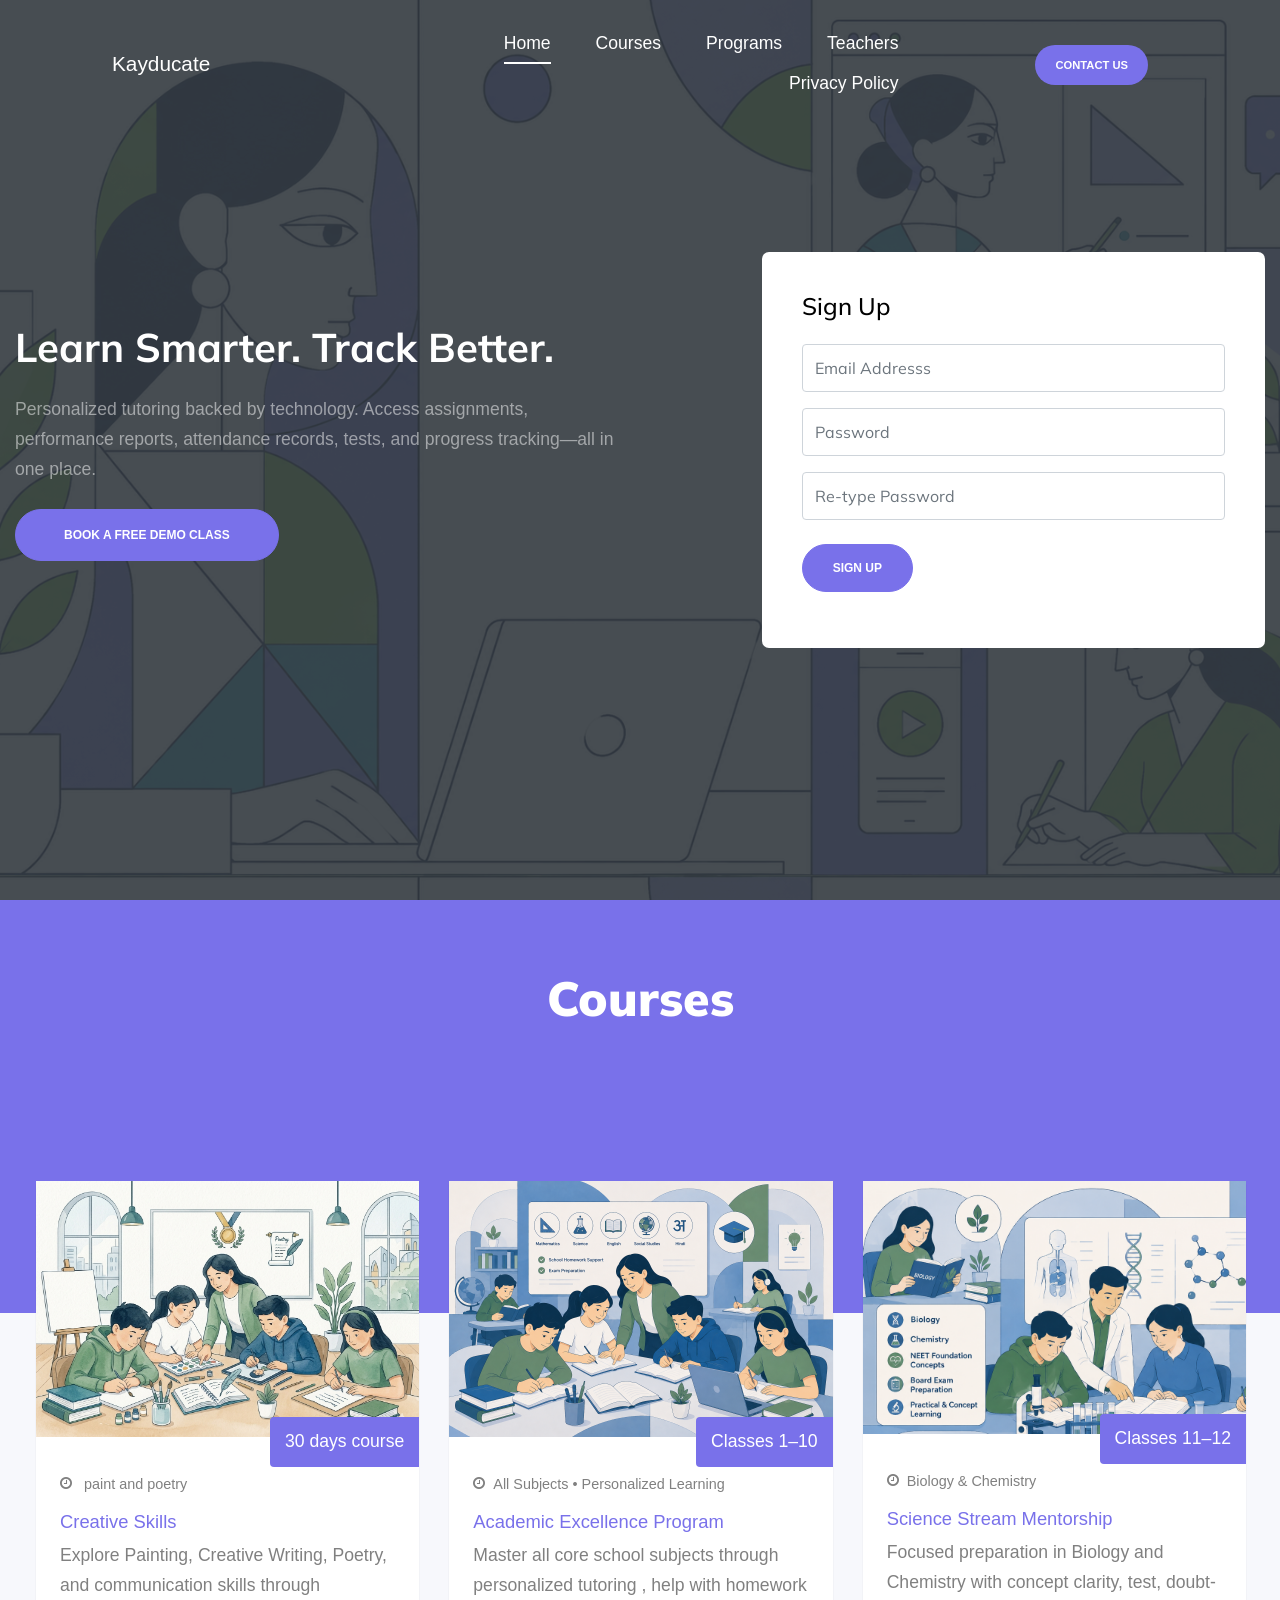
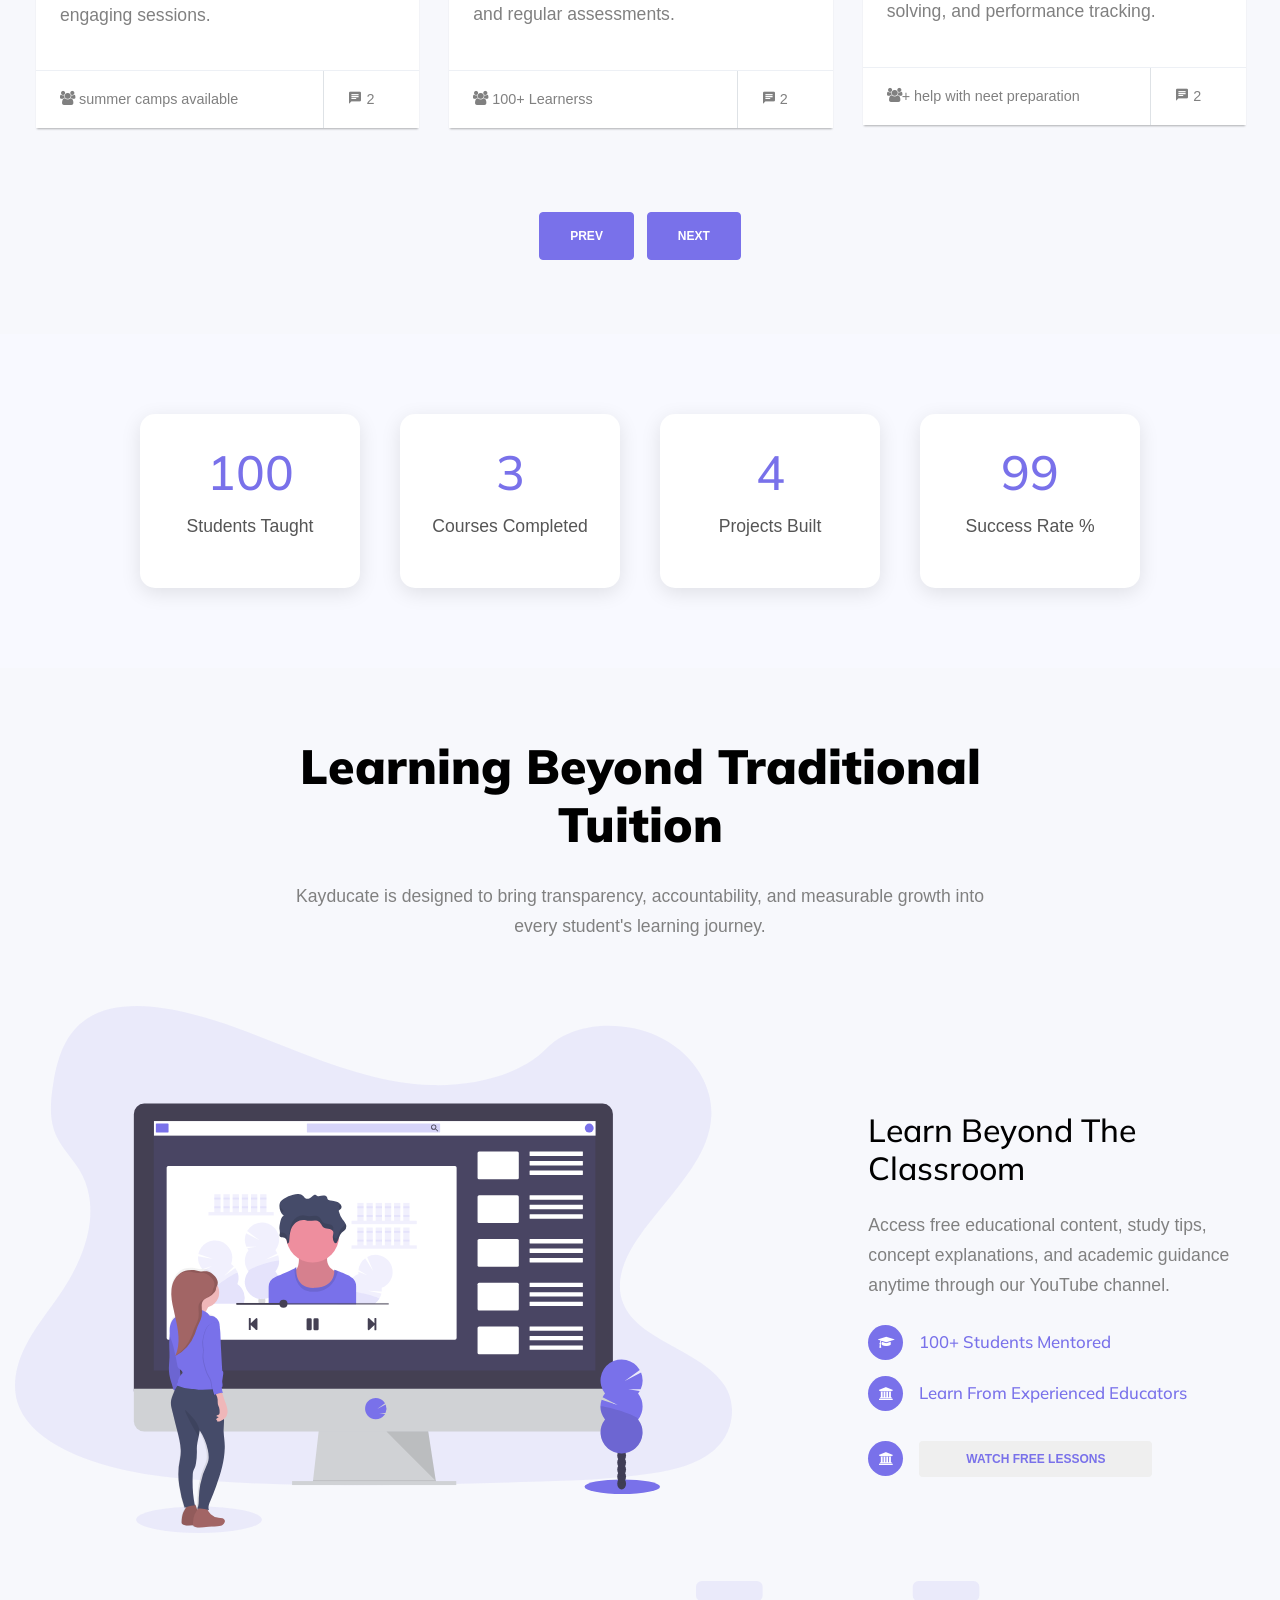
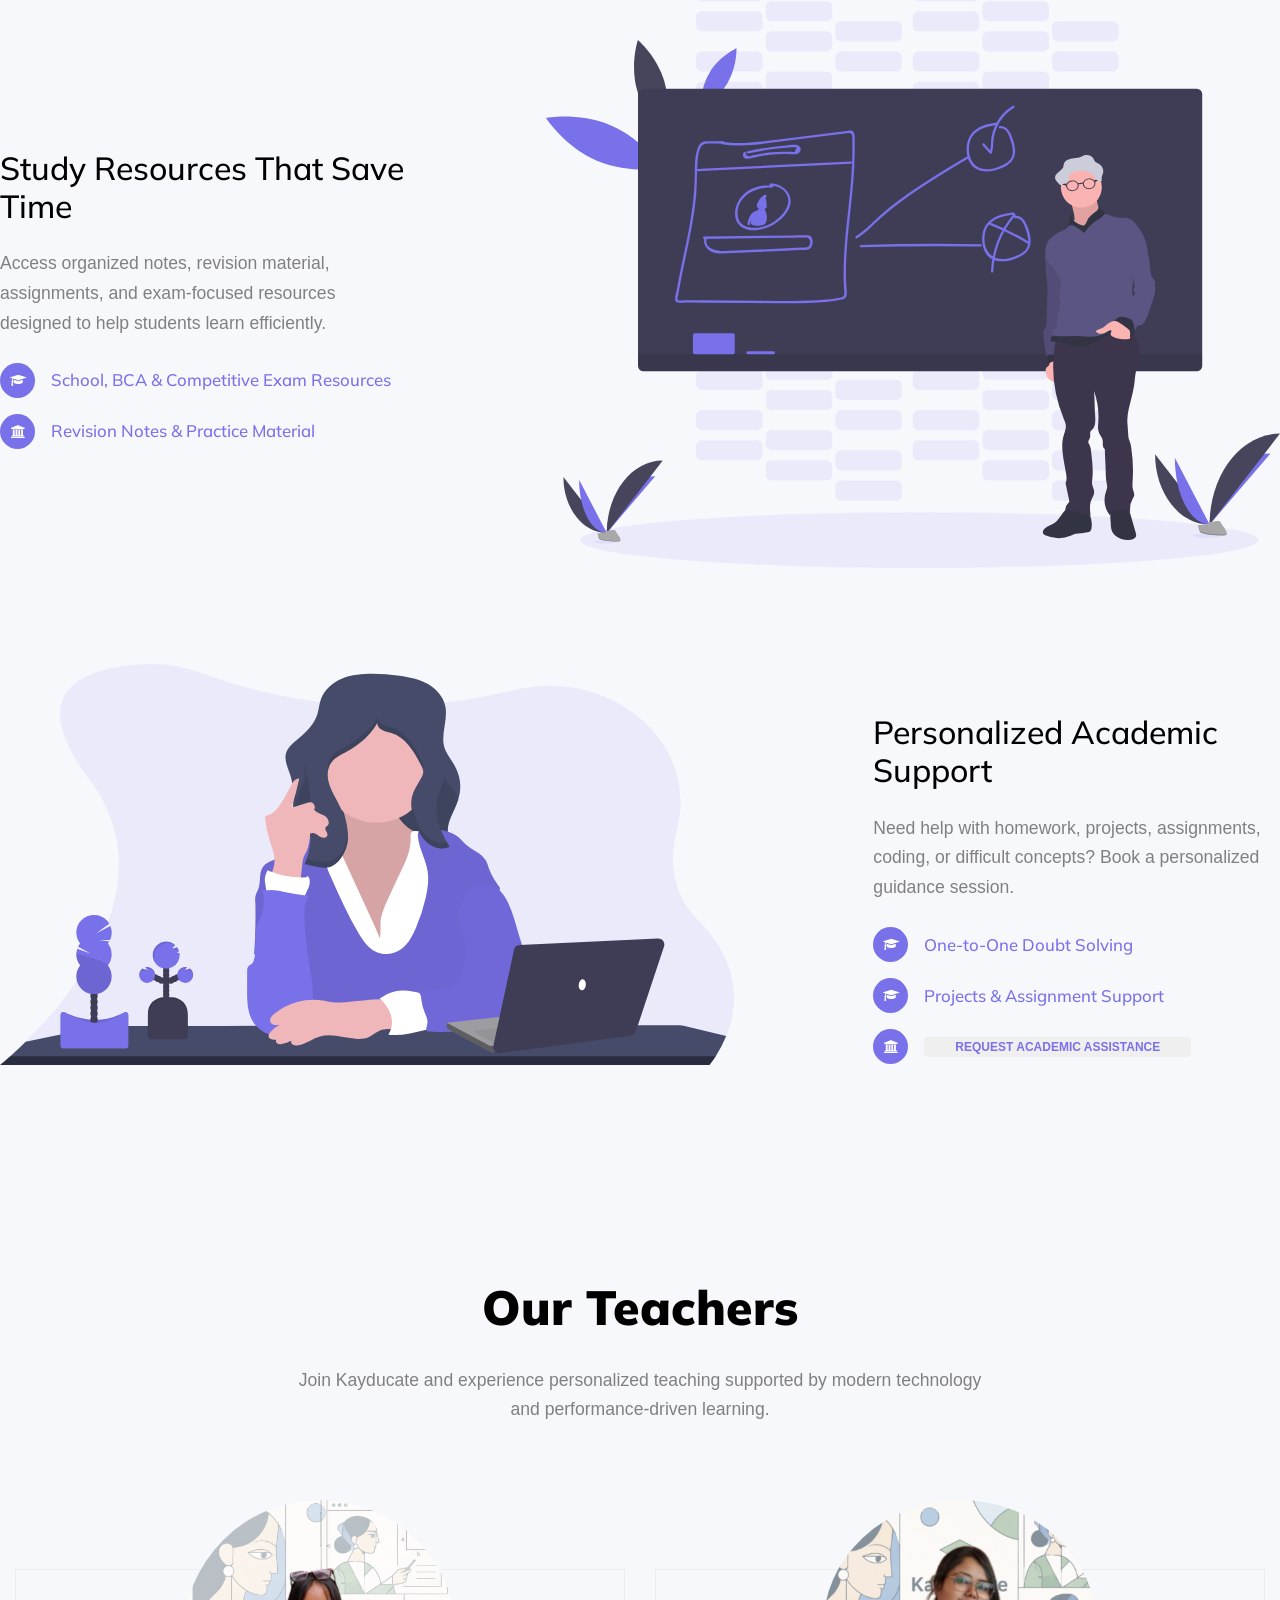
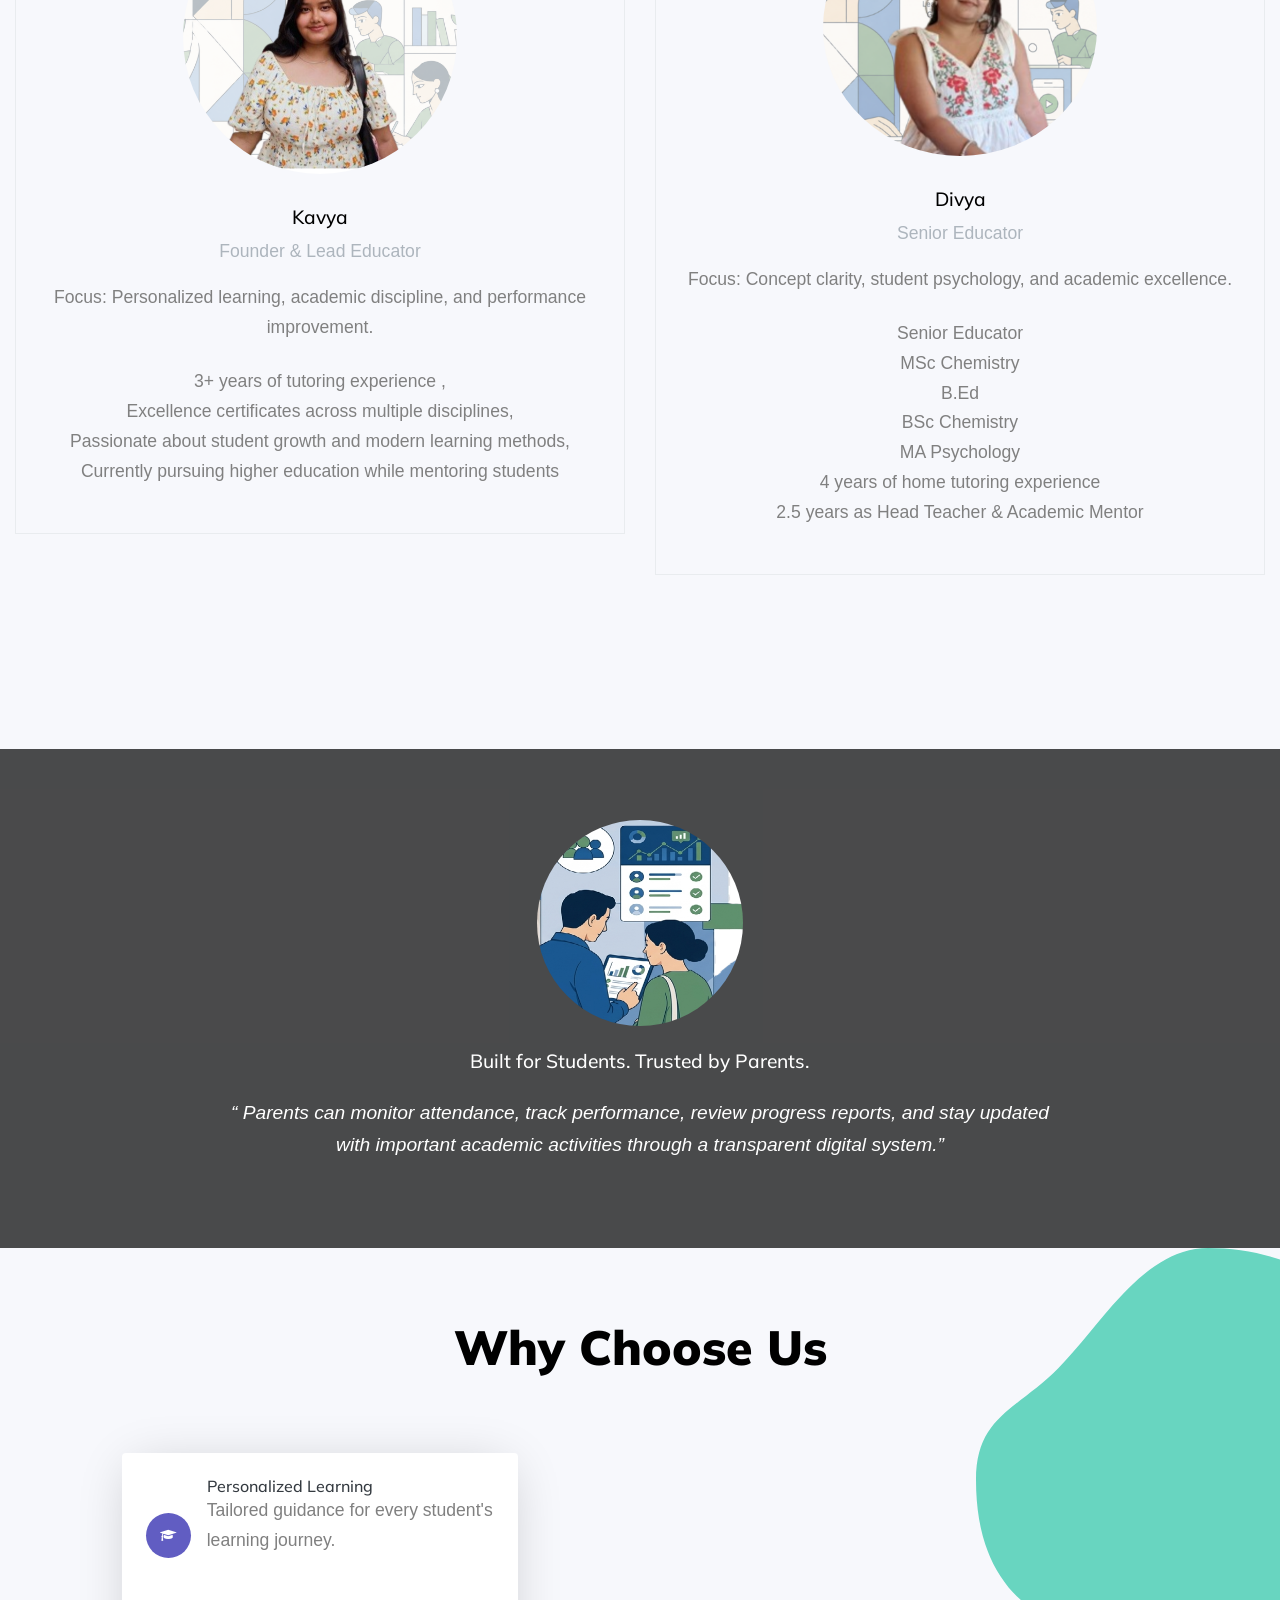
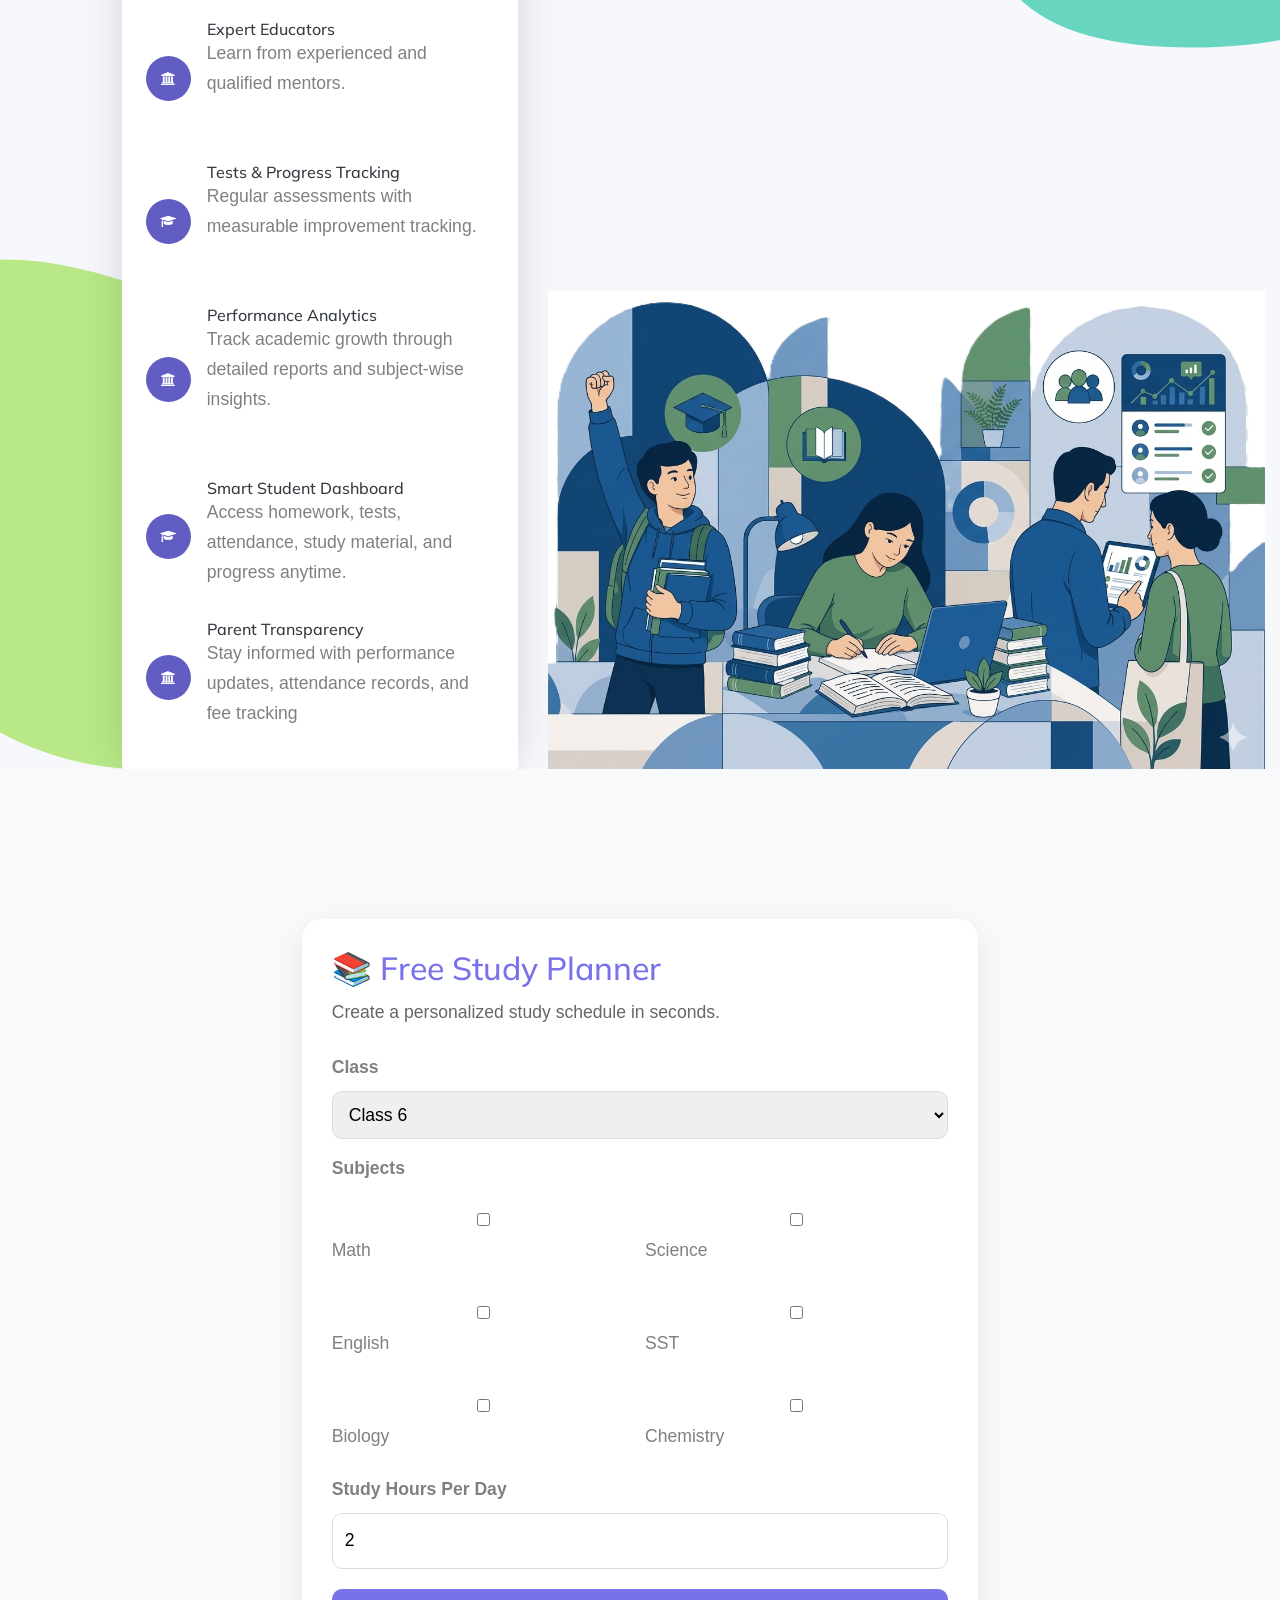
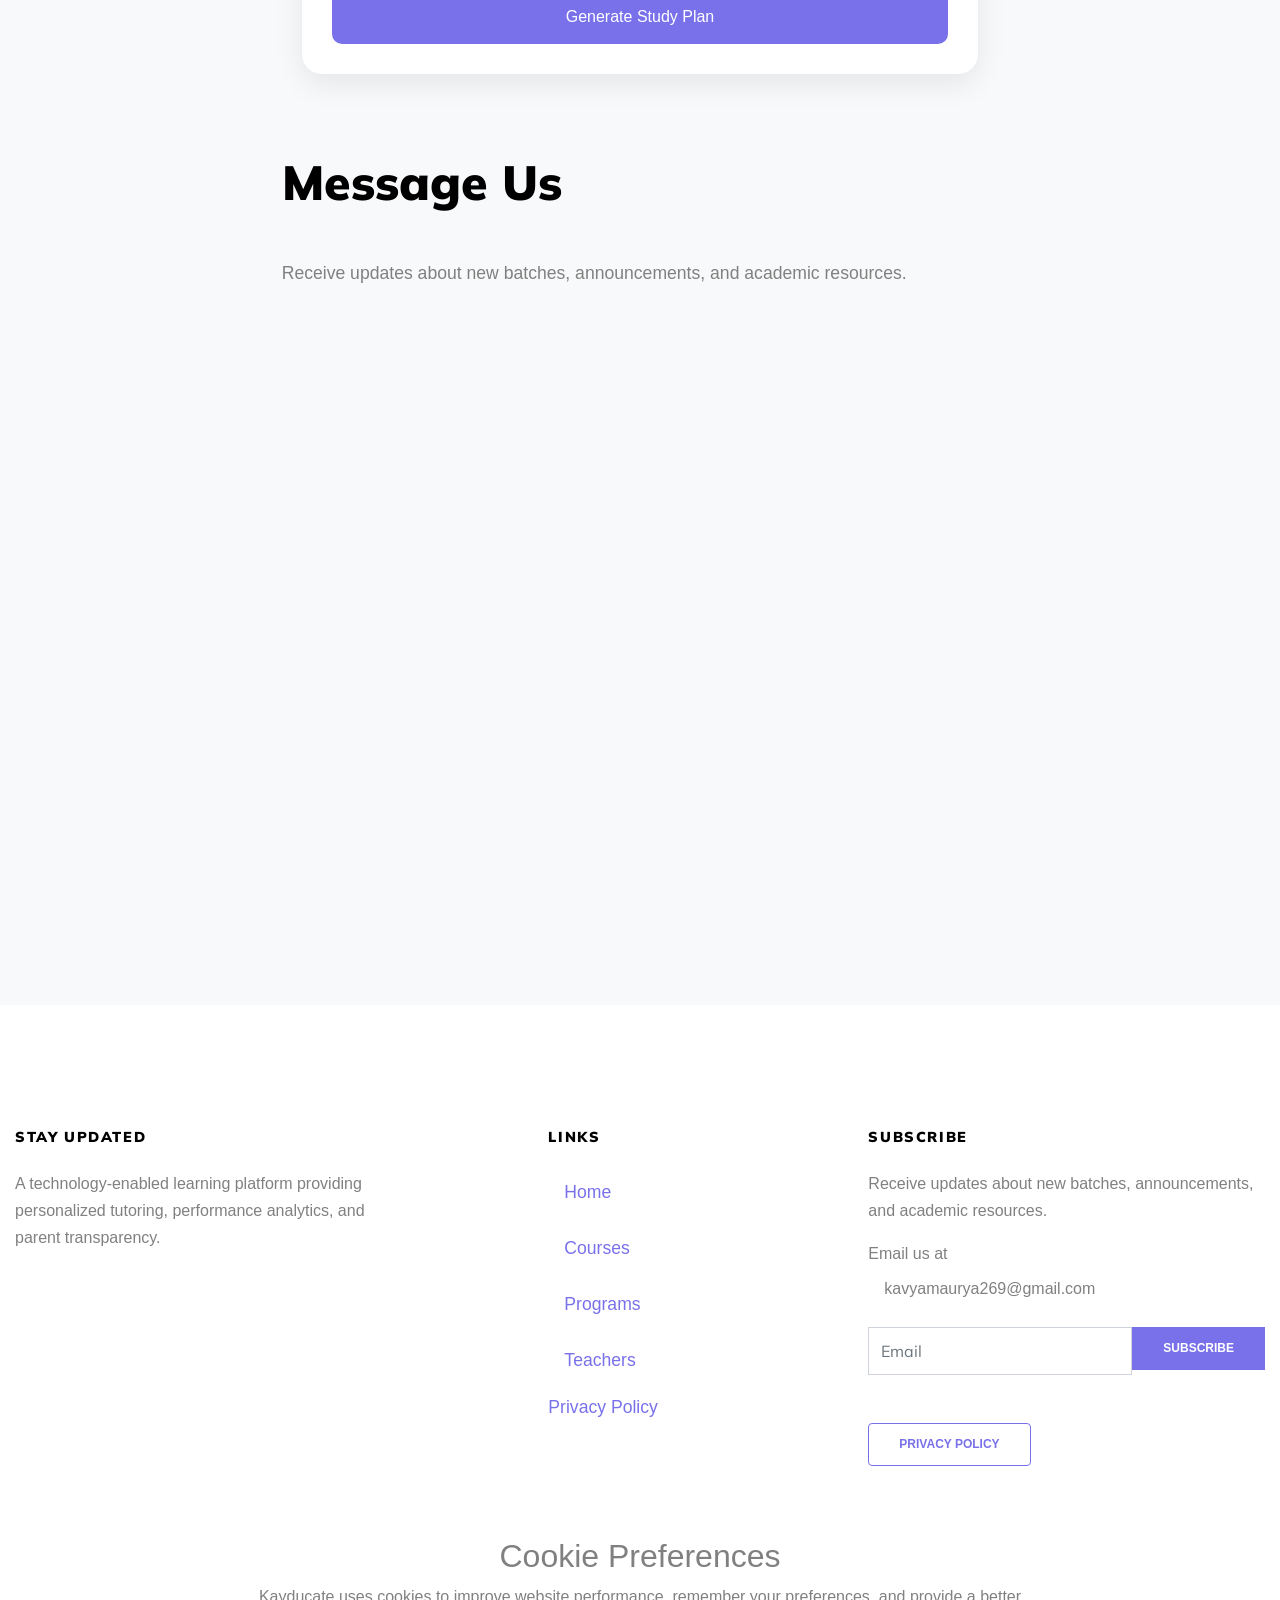
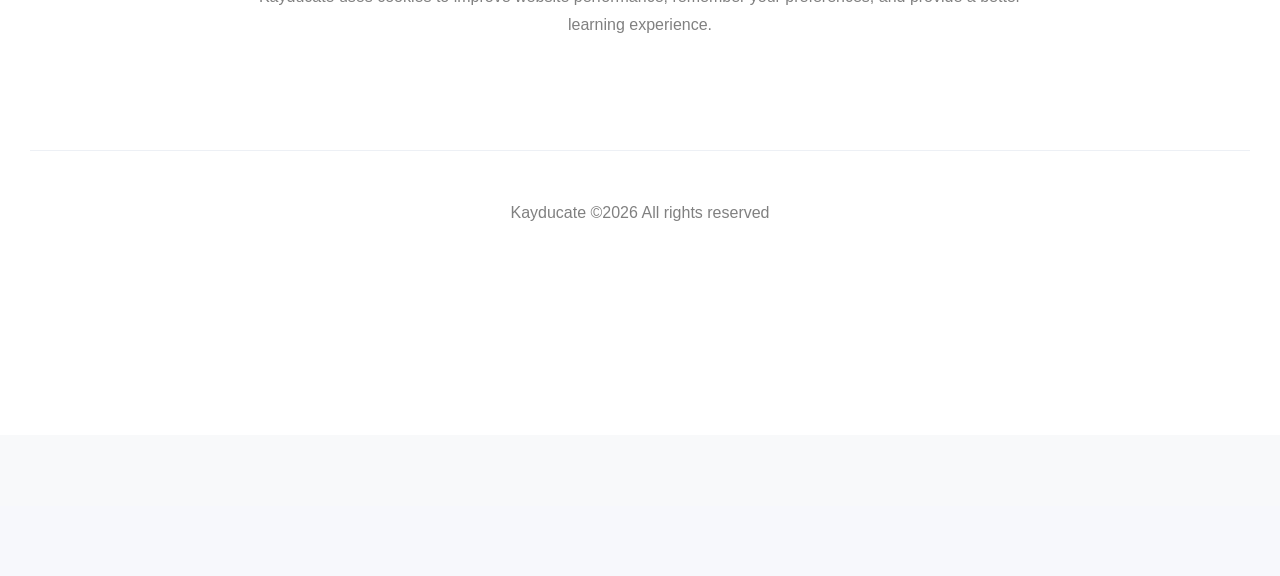
==== index.html @ be6dc516 "test" ====
<!DOCTYPE html>
<html lang="en">
  <head>
    <title>Kayducate &mdash; Website by KayLynk</title>
    <meta charset="utf-8">
    <meta name="viewport" content="width=device-width, initial-scale=1, shrink-to-fit=no">
    
    
    <link href="https://fonts.googleapis.com/css?family=Muli:300,400,700,900" rel="stylesheet">
    <link rel="stylesheet" href="fonts/icomoon/style.css">

    <link rel="stylesheet" href="css/bootstrap.min.css">
    <link rel="stylesheet" href="css/jquery-ui.css">
    <link rel="stylesheet" href="css/owl.carousel.min.css">
    <link rel="stylesheet" href="css/owl.theme.default.min.css">
    <link rel="stylesheet" href="css/owl.theme.default.min.css">

    <link rel="stylesheet" href="css/jquery.fancybox.min.css">

    <link rel="stylesheet" href="css/bootstrap-datepicker.css">

    <link rel="stylesheet" href="fonts/flaticon/font/flaticon.css">

    <link rel="stylesheet" href="css/aos.css">

    <link rel="stylesheet" href="css/style.css">
    
  </head>
  <body data-spy="scroll" data-target=".site-navbar-target" data-offset="300">
  
  <div class="site-wrap">

    <div class="site-mobile-menu site-navbar-target">
      <div class="site-mobile-menu-header">
        <div class="site-mobile-menu-close mt-3">
          <span class="icon-close2 js-menu-toggle"></span>
        </div>
      </div>
      <div class="site-mobile-menu-body"></div>


    </div>
  
    
    <header class="site-navbar py-4 js-sticky-header site-navbar-target" role="banner">
      
      <div class="container-fluid">
        <div class="d-flex align-items-center">
          <div class="site-logo mr-auto w-25"><a href="index.html">Kayducate</a></div>

          <div class="mx-auto text-center">
            <nav class="site-navigation position-relative text-right" role="navigation">
              <ul class="site-menu main-menu js-clone-nav mx-auto d-none d-lg-block  m-0 p-0">
                <li><a href="#home-section" class="nav-link">Home</a></li>
                <li><a href="#courses-section" class="nav-link">Courses</a></li>
                <li><a href="#programs-section" class="nav-link">Programs</a></li>
                <li><a href="#teachers-section" class="nav-link">Teachers</a></li>
                <li><a href="#privacyModal" class="nav-link"> Privacy Policy</a></li>

              </ul>
            </nav>
          </div>

          <div class="ml-auto w-25">
            <nav class="site-navigation position-relative text-right" role="navigation">
              <ul class="site-menu main-menu site-menu-dark js-clone-nav mr-auto d-none d-lg-block m-0 p-0">
                <li class="cta"><a href="#personal-contact" class="nav-link"><span>Contact Us</span></a></li>
              </ul>
            </nav>
            <a href="#" class="d-inline-block d-lg-none site-menu-toggle js-menu-toggle text-black float-right"><span class="icon-menu h3"></span></a>
          </div>
        </div>
      </div>
      
    </header>

    <div class="intro-section" id="home-section">
      
      <div class="slide-1" style="background-image: url('images/hero_1.png');" data-stellar-background-ratio="0.5">
        <div class="container">
          <div class="row align-items-center">
            <div class="col-12">
              <div class="row align-items-center">
                <div class="col-lg-6 mb-4 my-5">
                  <h1  data-aos="fade-up" data-aos-delay="100">Learn Smarter. Track Better. </h1>
                  <p class="mb-4"  data-aos="fade-up" data-aos-delay="200">Personalized tutoring backed by technology. Access assignments, performance reports, attendance records, tests, and progress tracking—all in one place.</p>
                  <p data-aos="fade-up" data-aos-delay="300"><a href="#" class="btn btn-primary py-3 px-5 btn-pill">Book a Free Demo Class</a></p>

                </div>

                <div class="col-lg-5 ml-auto" data-aos="fade-up" data-aos-delay="500">
                  <form action="" method="post" class="form-box" id="registerForm">
                    <h3 class="h4 text-black mb-4">Sign Up</h3>
                    <div class="form-group">
                      <input type="text" class="form-control" id="email" placeholder="Email Addresss">
                    </div>
                    <div class="form-group">
                      <input type="password" class="form-control" id="password" placeholder="Password">
                    </div>
                    <div class="form-group mb-4">
                      <input type="password" class="form-control" id="password" placeholder="Re-type Password">
                    </div>
                    <div class="form-group">
                      <input type="submit" class="btn btn-primary btn-pill" value="Sign up">
                    </div>
                  </form>

                </div>
              </div>
            </div>
            
          </div>
        </div>
      </div>
    </div>

    
    <div class="site-section courses-title" id="courses-section">
      <div class="container">
        <div class="row mb-5 justify-content-center">
          <div class="col-lg-7 text-center" data-aos="fade-up" data-aos-delay="">
            <h2 class="section-title">Courses</h2>
          </div>
        </div>
      </div>
    </div>
    <div class="site-section courses-entry-wrap"  data-aos="fade-up" data-aos-delay="100">
      <div class="container">
        <div class="row">

          <div class="owl-carousel col-12 nonloop-block-14">

            <!-- <div class="course bg-white h-100 align-self-stretch">
              <figure class="m-0">
                <a href="course-single.html"><img src="images/img_1.jpg" alt="Image" class="img-fluid"></a>
              </figure>
              <div class="course-inner-text py-4 px-4">
                <span class="course-price">$20</span>
                <div class="meta"><span class="icon-clock-o"></span>6 days a week</div>
                <h3><a href="#">Academic Excellence Program</a></h3>
                <p>Strong conceptual learning with regular assessments and performance tracking. </p>
              </div>
              <div class="d-flex border-top stats">
                <div class="py-3 px-4"><span class="icon-users"></span> 2,193 students</div>
                <div class="py-3 px-4 w-25 ml-auto border-left"><span class="icon-chat"></span> 2</div>
              </div>
            </div>

            <div class="course bg-white h-100 align-self-stretch">
              <figure class="m-0">
                <a href="course-single.html"><img src="images/img_2.jpg" alt="Image" class="img-fluid"></a>
              </figure>
              <div class="course-inner-text py-4 px-4">
                <span class="course-price">$99</span>
                <div class="meta"><span class="icon-clock-o"></span>4 Lessons / 12 week</div>
                <h3><a href="#">Logo Design Course</a></h3>
                <p>Lorem ipsum dolor sit amet ipsa nulla adipisicing elit. </p>
              </div>
              <div class="d-flex border-top stats">
                <div class="py-3 px-4"><span class="icon-users"></span> 2,193 students</div>
                <div class="py-3 px-4 w-25 ml-auto border-left"><span class="icon-chat"></span> 2</div>
              </div>
            </div> -->

            <!-- <div class="course bg-white h-100 align-self-stretch">
              <figure class="m-0">
                <a href="course-single.html"><img src="images/img_3.jpg" alt="Image" class="img-fluid"></a>
              </figure>
              <div class="course-inner-text py-4 px-4">
                <span class="course-price">$99</span>
                <div class="meta"><span class="icon-clock-o"></span>4 Lessons / 12 week</div>
                <h3><a href="#">JS Programming Language</a></h3>
                <p>Lorem ipsum dolor sit amet ipsa nulla adipisicing elit. </p>
              </div>
              <div class="d-flex border-top stats">
                <div class="py-3 px-4"><span class="icon-users"></span> 2,193 students</div>
                <div class="py-3 px-4 w-25 ml-auto border-left"><span class="icon-chat"></span> 2</div>
              </div>
            </div> -->

             <div class="course bg-white h-100 align-self-stretch">
              <figure class="m-0">
                <a href="course-single.html"><img src="images/img_6 (2).png" alt="Image" class="img-fluid"></a>
              </figure>
              <div class="course-inner-text py-4 px-4">
                <span class="course-price">30 days course</span>
                <div class="meta"><span class="icon-clock-o"></span> paint and poetry</div>
                <h3><a href="#">Creative Skills</a></h3>
                <p>Explore Painting, Creative Writing, Poetry, and communication skills through engaging sessions.</p>
              </div>
              <div class="d-flex border-top stats">
                <div class="py-3 px-4"><span class="icon-users"></span> summer camps available</div>
                <div class="py-3 px-4 w-25 ml-auto border-left"><span class="icon-chat"></span> 2</div>
              </div>
            </div>



            <div class="course bg-white h-100 align-self-stretch">
              <figure class="m-0">
                <a href="course-single.html"><img src="images/img_4.png" alt="Image" class="img-fluid"></a>
              </figure>
              <div class="course-inner-text py-4 px-4">
                <span class="course-price">Classes 1–10</span>
                <div class="meta"><span class="icon-clock-o"></span>All Subjects • Personalized Learning</div>
                <h3><a href="#">Academic Excellence Program</a></h3>
                <p> Master all core school subjects through personalized tutoring , help with homework and regular assessments.</p>
              </div>
              <div class="d-flex border-top stats">
                <div class="py-3 px-4"><span class="icon-users"></span> 100+ Learnerss</div>
                <div class="py-3 px-4 w-25 ml-auto border-left"><span class="icon-chat"></span> 2</div>
              </div>
            </div>

            <div class="course bg-white h-100 align-self-stretch">
              <figure class="m-0">
                <a href="course-single.html"><img src="images/image-51.png" alt="Image" class="img-fluid"></a>
              </figure>
              <div class="course-inner-text py-4 px-4">
                <span class="course-price">Classes 11–12</span>
                <div class="meta"><span class="icon-clock-o"></span>Biology & Chemistry</div>
                <h3><a href="#">Science Stream Mentorship</a></h3>
                <p>Focused preparation in Biology and Chemistry with concept clarity, test, doubt-solving, and performance tracking.</p>
              </div>
              <div class="d-flex border-top stats">
                <div class="py-3 px-4"><span class="icon-users"></span>+ help with neet preparation</div>
                <div class="py-3 px-4 w-25 ml-auto border-left"><span class="icon-chat"></span> 2</div>
              </div>
            </div>

            <div class="course bg-white h-100 align-self-stretch">
              <figure class="m-0">
                <a href="course-single.html"><img src="images/img_6.png" alt="Image" class="img-fluid"></a>
              </figure>
              <div class="course-inner-text py-4 px-4">
                <span class="course-price">50 days course</span>
                <div class="meta"><span class="icon-clock-o"></span>Skill Development</div>
                <h3><a href="#">Creative & Digital Skills</a></h3>
                <p>Explore HTML, CSS, JavaScript and Bootstrap concepts through engaging sessions.</p>
              </div>
              <div class="d-flex border-top stats">
                <div class="py-3 px-4"><span class="icon-users"></span> working on projects</div>
                <div class="py-3 px-4 w-25 ml-auto border-left"><span class="icon-chat"></span> 2</div>
              </div>
            </div>

          </div>

          

         

         

        </div>
        <div class="row justify-content-center">
          <div class="col-7 text-center">
            <button class="customPrevBtn btn btn-primary m-1">Prev</button>
            <button class="customNextBtn btn btn-primary m-1">Next</button>
          </div>
        </div>
      </div>
    </div>

    

    <section class="stats-section">

    <div class="stat-box">
        <h2 class="counter" data-target="100">100+</h2>
        <p>Students Taught</p>
    </div>

    <div class="stat-box">
        <h2 class="counter" data-target="3">3</h2>
        <p>Courses Completed</p>
    </div>

    <div class="stat-box">
        <h2 class="counter" data-target="4">4</h2>
        <p>Projects Built</p>
    </div>

    <div class="stat-box">
        <h2 class="counter" data-target="99">99</h2>
        <p>Success Rate %</p>
    </div>

</section>



    <div class="site-section" id="programs-section">
      <div class="container">
        <div class="row mb-5 justify-content-center">
          <div class="col-lg-7 text-center"  data-aos="fade-up" data-aos-delay="">
            <h2 class="section-title">Learning Beyond Traditional Tuition</h2>
          <p>Kayducate is designed to bring transparency, accountability, and measurable growth into every student's learning journey.</p>  
          </div>
        </div>
        <div class="row mb-5 align-items-center">
          <div class="col-lg-7 mb-5" data-aos="fade-up" data-aos-delay="100">
            <img src="images/undraw_youtube_tutorial.svg" alt="Image" class="img-fluid">
          </div>
          <div class="col-lg-4 ml-auto" data-aos="fade-up" data-aos-delay="200">
            <h2 class="text-black mb-4">Learn Beyond The Classroom</h2>
            <p class="mb-4">Access free educational content, study tips, concept explanations, and academic guidance anytime through our YouTube channel.</p>
            <div class="d-flex align-items-center custom-icon-wrap mb-3">
              <span class="custom-icon-inner mr-3"><span class="icon icon-graduation-cap"></span></span>
              <div><h3 class="m-0">100+ Students Mentored</h3></div>
              
            </div>

            <div class="d-flex align-items-center custom-icon-wrap">
              <span class="custom-icon-inner mr-3"><span class="icon icon-university"></span></span>
              <div><h3 class="m-0">Learn From Experienced Educators</h3></div>
            </div>
            <br>
            <div class="d-flex align-items-center custom-icon-wrap">
              <span class="custom-icon-inner mr-3"><span class="icon icon-university"></span></span>
              <div><button class="btn py-0 my-0"> <a class="nav-link" href="https://www.youtube.com/@Kayducate">Watch Free Lessons</a></button>
</div>

          </div>
        </div>

        <div class="row mb-5 align-items-center">
          <div class="col-lg-7 mb-5 order-1 order-lg-2" data-aos="fade-up" data-aos-delay="100">
            <img src="images/undraw_teaching.svg" alt="Image" class="img-fluid">
          </div>
          <div class="col-lg-4 mr-auto order-2 order-lg-1" data-aos="fade-up" data-aos-delay="200">
          <h2 class="text-black mb-4">Study Resources That Save Time</h2>
          <p class="mb-4">Access organized notes, revision material, assignments, and exam-focused resources designed to help students learn efficiently.</p>
            <div class="d-flex align-items-center custom-icon-wrap mb-3">
              <span class="custom-icon-inner mr-3"><span class="icon icon-graduation-cap"></span></span>
              <div><h3 class="m-0">School, BCA & Competitive Exam Resources</h3></div>
            </div> 

            <div class="d-flex align-items-center custom-icon-wrap">
              <span class="custom-icon-inner mr-3"><span class="icon icon-university"></span></span>
              <div><h3 class="m-0">Revision Notes & Practice Material</h3></div>
            </div>

          </div>
        </div>

        <div class="row mb-5 align-items-center">
          <div class="col-lg-7 mb-5" data-aos="fade-up" data-aos-delay="100">
            <img src="images/undraw_teacher.svg" alt="Image" class="img-fluid">
          </div>
          <div class="col-lg-4 ml-auto" data-aos="fade-up" data-aos-delay="200">
            <h2 class="text-black mb-4">Personalized Academic Support</h2>
           <p class="mb-4">Need help with homework, projects, assignments, coding, or difficult concepts? Book a personalized guidance session.</p>
             

             <div class="d-flex align-items-center custom-icon-wrap mb-3">
              <span class="custom-icon-inner mr-3"><span class="icon icon-graduation-cap"></span></span>
              <div><h3 class="m-0">One-to-One Doubt Solving</h3></div>
            </div>

               
            <div class="d-flex align-items-center custom-icon-wrap mb-3">
              <span class="custom-icon-inner mr-3"><span class="icon icon-graduation-cap"></span></span>
              <div><h3 class="m-0">Projects & Assignment Support</h3></div>
            </div>

            <div class="d-flex align-items-center custom-icon-wrap">
              <span class="custom-icon-inner mr-3"><span class="icon icon-university"></span></span>
              <div><button class="btn py-0 my-0"><a href="" onclick="Calendly.initPopupWidget({url: 'https://calendly.com/kavyamaurya269/kaylynk-consultation'});return false;">Request Academic Assistance</a>
 </button>
</div>

           
            </div>

          </div>
        </div>

      </div>
    </div>

    <div class="site-section" id="teachers-section">
      <div class="container">

        <div class="row mb-5 justify-content-center">
          <div class="col-lg-7 mb-5 text-center"  data-aos="fade-up" data-aos-delay="">
            <h2 class="section-title">Our Teachers</h2>
            <p class="mb-5">Join Kayducate and experience personalized teaching supported by modern technology and performance-driven learning.</p>
          </div>
        </div>

        <div class="row">

          <div class="col-md-6 col-lg-6 mb-4" data-aos="fade-up" data-aos-delay="100">
            <div class="teacher text-center">
              <img src="images/person_1.png" alt="Image" class="img-fluid w-50 rounded-circle mx-auto mb-4">
              <div class="py-2">
                <h3 class="text-black">Kavya</h3>
                <p class="position">Founder & Lead Educator</p>
                <p>Focus: Personalized learning, academic discipline, and performance improvement.</p> </div>
                <!-- <ul>
                  <li>3+ years of tutoring experience</li>
                  <li> Excellence certificates across multiple disciplines</li>

                  <li>Passionate about student growth and modern learning methods</li>
                  <li>Currently pursuing higher education while mentoring students</li>
                </ul> -->
                <p>3+ years of tutoring experience ,<br>
Excellence certificates across multiple disciplines,<br>
Passionate about student growth and modern learning methods,<br>
Currently pursuing higher education while mentoring students</p>
              </div>
          </div>

          <div class="col-md-6 col-lg-6 mb-4" data-aos="fade-up" data-aos-delay="200">
            <div class="teacher text-center">
              <img src="images/person_2.png" alt="Image" class="img-fluid w-50 rounded-circle mx-auto mb-4">
              <div class="py-2">
                <h3 class="text-black">Divya</h3>
                <p class="position">Senior Educator</p>
               <p class="text-blue">Focus: Concept clarity, student psychology, and academic excellence.</p>  </div>
            <p>Senior Educator<br>

MSc Chemistry<br>
B.Ed<br>
BSc Chemistry<br>
MA Psychology<br>
4 years of home tutoring experience<br>
2.5 years as Head Teacher & Academic Mentor</p>
              </div>
          </div>

          <!-- <div class="col-md-6 col-lg-4 mb-4" data-aos="fade-up" data-aos-delay="300">
            <div class="teacher text-center">
              <img src="images/person_3.jpg" alt="Image" class="img-fluid w-50 rounded-circle mx-auto mb-4">
              <div class="py-2">
                <h3 class="text-black">Sadie White</h3>
                <p class="position">Physics Teacher</p>
                <p>Lorem ipsum dolor sit amet, consectetur adipisicing elit. Porro eius suscipit delectus enim iusto tempora, adipisci at provident.</p>
              </div>
            </div>
          </div> -->
        </div>
      </div>
    </div>




    <div class="site-section bg-image overlay" style="background-image: url('images/hero_1.jpg');">
      <div class="container">
        <div class="row justify-content-center align-items-center">
          <div class="col-md-8 text-center testimony">
            <img src="images/person_4.png" alt="Image" class="img-fluid w-25 mb-4 rounded-circle">
            <h3 class="mb-4">Built for Students. Trusted by Parents.</h3>
            <blockquote>
              <p>&ldquo; Parents can monitor attendance, track performance, review progress reports, and stay updated with important academic activities through a transparent digital system.&rdquo;</p>
            </blockquote>
          </div>
        </div>
      </div>
    </div>

    <div class="site-section pb-0">

      <div class="future-blobs">
        <div class="blob_2">
          <img src="images/blob_2.svg" alt="Image">
        </div>
        <div class="blob_1">
          <img src="images/blob_1.svg" alt="Image">
        </div>
      </div>
      <div class="container">
        <div class="row mb-5 justify-content-center" data-aos="fade-up" data-aos-delay="">
          <div class="col-lg-7 text-center">
            <h2 class="section-title">Why Choose Us</h2>
          </div>
        </div>
        <div class="row">
          <div class="col-lg-4 ml-auto align-self-start"  data-aos="fade-up" data-aos-delay="100">

            <div class="p-4 rounded bg-white why-choose-us-box">

              <div class="d-flex align-items-center custom-icon-wrap custom-icon-light mb-3">
                <div class="mr-3"><span class="custom-icon-inner"><span class="icon icon-graduation-cap"></span></span></div>
                <div><h3 class="m-0">Personalized Learning</h3>
                 <p class="mb-5">Tailored guidance for every student's learning journey.</p></div>

              </div>

              <div class="d-flex align-items-center custom-icon-wrap custom-icon-light mb-3">
                <div class="mr-3"><span class="custom-icon-inner"><span class="icon icon-university"></span></span></div>
                <div><h3 class="m-0">Expert Educators</h3>
                <p class="mb-5">Learn from experienced and qualified mentors.</p>
                </div>
              </div>

              <div class="d-flex align-items-center custom-icon-wrap custom-icon-light mb-3">
                <div class="mr-3"><span class="custom-icon-inner"><span class="icon icon-graduation-cap"></span></span></div>
                <div><h3 class="m-0">Tests & Progress Tracking</h3>
                  <p class="mb-5">Regular assessments with measurable improvement tracking.</p>
                  </div>
                </div>

              <div class="d-flex align-items-center custom-icon-wrap custom-icon-light mb-3">
                <div class="mr-3"><span class="custom-icon-inner"><span class="icon icon-university"></span></span></div>
                <div><h3 class="m-0">Performance Analytics</h3>
                <p class="mb-5">Track academic growth through detailed reports and subject-wise insights.</p>
                </div>
              </div>

              <div class="d-flex align-items-center custom-icon-wrap custom-icon-light mb-3">
                <div class="mr-3"><span class="custom-icon-inner"><span class="icon icon-graduation-cap"></span></span></div>
                <div><h3 class="m-0">Smart Student Dashboard</h3>
                <p>Access homework, tests, attendance, study material, and progress anytime.</p>
                </div>
              </div>

              <div class="d-flex align-items-center custom-icon-wrap custom-icon-light">
                <div class="mr-3"><span class="custom-icon-inner"><span class="icon icon-university"></span></span></div>
                <div><h3 class="m-0">Parent Transparency </h3>
                <p>Stay informed with performance updates, attendance records, and fee tracking</p></div>
              </div>

            </div>


          </div>
          <div class="col-lg-7 align-self-end"  data-aos="fade-left" data-aos-delay="200">
            <img src="images/person_transparent.png" alt="Image" class="img-fluid">
          </div>
        </div>
      </div>
    </div>

    <div class="site-section bg-light" id="contact-section">
      <div class="container">

        <div class="row justify-content-center">
          <div class="col-md-7">



            <section class="study-planner-section">
    <div class="planner-card">
        <h2>📚 Free Study Planner</h2>
        <p>Create a personalized study schedule in seconds.</p>

        <label>Class</label>
        <select id="studentClass">
            <option value="6">Class 6</option>
            <option value="7">Class 7</option>
            <option value="8">Class 8</option>
            <option value="9">Class 9</option>
            <option value="10">Class 10</option>
            <option value="11">Class 11</option>
            <option value="12">Class 12</option>
        </select>

        <label>Subjects</label>
        <div class="subjects">
            <label><input type="checkbox" value="Math"> Math</label>
            <label><input type="checkbox" value="Science"> Science</label>
            <label><input type="checkbox" value="English"> English</label>
            <label><input type="checkbox" value="SST"> SST</label>
            <label><input type="checkbox" value="Biology"> Biology</label>
            <label><input type="checkbox" value="Chemistry"> Chemistry</label>
        </div>

        <label>Study Hours Per Day</label>
        <input type="number" id="hours" min="1" max="12" value="2">

        <button onclick="generatePlan()">
            Generate Study Plan
        </button>

        <div id="result"></div>
    </div>
</section>

<!-- <div class="quiz-card">

    <div id="quiz">

        <h1>Learning DNA Assessment</h1>
        <p class="subtitle">Discover how you learn best.</p>

        <div class="progress">
            <div class="progress-fill" id="progressFill"></div>
        </div>

        <div class="question-count" id="counter"></div>

        <div class="question" id="question"></div>

        <div id="options"></div>

    </div>

    <div class="result" id="result">

        <h2>Your Learning Profile</h2>
        <h1 class="profile-title" id="profile"></h1>

        <p id="description"></p>

        <br>

        <div class="label">
            <span>Visual Learning</span>
            <span id="vScore"></span>
        </div>
        <div class="bar">
            <div class="fill visual" id="visualBar"></div>
        </div>

        <div class="label">
            <span>Practice Learning</span>
            <span id="pScore"></span>
        </div>
        <div class="bar">
            <div class="fill practice" id="practiceBar"></div>
        </div>

        <div class="label">
            <span>Reading Learning</span>
            <span id="rScore"></span>
        </div>
        <div class="bar">
            <div class="fill reading" id="readingBar"></div>
        </div>

        <div class="label">
            <span>Collaborative Learning</span>
            <span id="cScore"></span>
        </div>
        <div class="bar">
            <div class="fill collab" id="collabBar"></div>
        </div>

        <div class="recommendation">
            <h3>Recommended For You</h3>
            <ul id="recommendations"></ul>
        </div>

        <button class="restart-btn" onclick="location.reload()">
            Retake Assessment
        </button>

    </div>
<button class="restart-btn">
Get My Personalized Study Plan
</button>
</div> -->




        
            <h2 class="section-title mb-3">Message Us</h2>
            <p class="mb-5"> <p> Receive updates about new batches, announcements, and academic resources.</p>
          </p>
          
            <div  id="personal-contact" class="calendly-inline-widget" data-url="https://calendly.com/kavyamaurya269/kaylynk-consultation" style="min-width:320px;height:700px;"></div>

          </div>
        
    

 
      


<!-- Privacy Policy Button -->


<!-- Modal -->
<div class="modal fade" id="privacyModal" tabindex="-1" role="dialog">
  <div class="modal-dialog modal-lg modal-dialog-centered" role="document">
    <div class="modal-content" >

      <div class="modal-header">
        <h5 class="modal-title " >Privacy Policy</h5>
        <button type="button" class="close my-5" data-dismiss="modal">
          <span>&times;</span>
        </button>
      </div>

      <div class="modal-body">
        <p>
          At Kayducate, we value your privacy and are committed to protecting
          student, parent, and visitor information.
        </p>

        <ul>
          <li>Personal information is used only for educational purposes.</li>
          <li>Student performance records remain confidential.</li>
          <li>We do not sell or share personal data with third parties.</li>
          <li>Users may request data correction or removal when applicable.</li>
        </ul>
      </div>

      <div class="modal-footer">
        <button type="button" class="btn btn-primary" data-dismiss="modal">
          I Understand
        </button>
      </div>

    </div>
  </div>
</div>
     
    <footer class="footer-section bg-white">
      <div class="container">
        <div class="row">
          <div class="col-md-4">
            <h3>Stay Updated</h3>
             <p>A technology-enabled learning platform providing personalized tutoring, performance analytics, and parent transparency.</p>
          
            </div>
          <div class="col-md-3 ml-auto">
            <h3>Links</h3>
            <ul class="list-unstyled footer-links">
              <li><a href="#home-section" class="nav-link">Home</a></li>
                <li><a href="#courses-section" class="nav-link">Courses</a></li>
                <li><a href="#programs-section" class="nav-link">Programs</a></li>
                <li><a href="#teachers-section" class="nav-link">Teachers</a></li>
                <li><a href="#privacyModal">Privacy Policy</a></li>
            </ul>
          </div>

          <div class="col-md-4">
            <h3>Subscribe</h3>
            <p> Receive updates about new batches, announcements, and academic resources.</p>
            <p> Email us at<a class="nav-link"> kavyamaurya269@gmail.com</a></p>

          
            <form action="#" class="footer-subscribe">
              <div class="d-flex mb-5">
                <input type="text" class="form-control rounded-0" placeholder="Email">
                <input type="submit" class="btn btn-primary rounded-0" value="Subscribe">
                <br>
                
              </div>
              <button type="button" class="btn btn-outline-primary" data-toggle="modal" data-target="#privacyModal">
  Privacy Policy
</button>
            </form>
          </div>

        </div>

        <section class="site-section" id="cookie-preferences">
  <div class="container">
    <div class="row justify-content-center text-center mb-4">
      <div class="col-lg-8">
        <h2 class="section-title-underline">
          <span>Cookie Preferences</span>
        </h2>
        <p>
          Kayducate uses cookies to improve website performance,
          remember your preferences, and provide a better learning experience.
        </p>
      </div>
    </div>

        <div class="row pt-5 mt-5 text-center">
          <div class="col-md-12">
            <div class="border-top pt-5">
            <p>
        <!-- Link back to Colorlib can't be removed. Template is licensed under CC BY 3.0. -->
        Kayducate &copy;<script>document.write(new Date().getFullYear());</script> All rights reserved
        <!-- Link back to Colorlib can't be removed. Template is licensed under CC BY 3.0. -->
      </p>
            </div>
          </div>
          
        </div>
      </div>
    </footer>

  
    
  </div> <!-- .site-wrap -->

  <script src="js/jquery-3.3.1.min.js"></script>
  <script src="js/jquery-migrate-3.0.1.min.js"></script>
  <script src="js/jquery-ui.js"></script>
  <script src="js/popper.min.js"></script>
  <script src="js/bootstrap.min.js"></script>
  <script src="js/owl.carousel.min.js"></script>
  <script src="js/jquery.stellar.min.js"></script>
  <script src="js/jquery.countdown.min.js"></script>
  <script src="js/bootstrap-datepicker.min.js"></script>
  <script src="js/jquery.easing.1.3.js"></script>
  <script src="js/aos.js"></script>
  <script src="js/jquery.fancybox.min.js"></script>
  <script src="js/jquery.sticky.js"></script>

  
  <script src="js/main.js"></script>
    
  </body>



  <!-- Calendly inline widget begin -->
<script type="text/javascript" src="https://assets.calendly.com/assets/external/widget.js" async></script>
<!-- Calendly inline widget end -->


  
  <!-- Calendly link widget begin -->
<link href="https://assets.calendly.com/assets/external/widget.css" rel="stylesheet">
<script src="https://assets.calendly.com/assets/external/widget.js" type="text/javascript" async></script>
<!-- Calendly link widget end -->
  <!-- Calendly badge widget begin -->
<!-- 
  <!-- Calendly badge widget end -->
  <!--Start of Tawk.to Script-->
<!-- <script type="text/javascript">
var Tawk_API=Tawk_API||{}, Tawk_LoadStart=new Date();
(function(){
var s1=document.createElement("script"),s0=document.getElementsByTagName("script")[0];
s1.async=true;
s1.src='https://embed.tawk.to/6a300f8de527571d4c0ee6b2/1jr5rpgi0';
s1.charset='UTF-8';
s1.setAttribute('crossorigin','*');
s0.parentNode.insertBefore(s1,s0);
})();
</script> -->
<!--End of Tawk.to Script-->


<!-- Google tag (gtag.js) -->
<script async src="https://www.googletagmanager.com/gtag/js?id=G-NJ2K2ZGWNN"></script>
<script>
  window.dataLayer = window.dataLayer || [];
  function gtag(){dataLayer.push(arguments);}
  gtag('js', new Date());




  
  gtag('config', 'G-NJ2K2ZGWNN');
</script>
</html>
---- fonts/icomoon/style.css ----
@font-face {
  font-family: 'icomoon';
  src:  url('fonts/icomoon.eot?10si43');
  src:  url('fonts/icomoon.eot?10si43#iefix') format('embedded-opentype'),
    url('fonts/icomoon.ttf?10si43') format('truetype'),
    url('fonts/icomoon.woff?10si43') format('woff'),
    url('fonts/icomoon.svg?10si43#icomoon') format('svg');
  font-weight: normal;
  font-style: normal;
}

[class^="icon-"], [class*=" icon-"] {
  /* use !important to prevent issues with browser extensions that change fonts */
  font-family: 'icomoon' !important;
  speak: none;
  font-style: normal;
  font-weight: normal;
  font-variant: normal;
  text-transform: none;
  line-height: 1;

  /* Better Font Rendering =========== */
  -webkit-font-smoothing: antialiased;
  -moz-osx-font-smoothing: grayscale;
}

.icon-asterisk:before {
  content: "\f069";
}
.icon-plus:before {
  content: "\f067";
}
.icon-question:before {
  content: "\f128";
}
.icon-minus:before {
  content: "\f068";
}
.icon-glass:before {
  content: "\f000";
}
.icon-music:before {
  content: "\f001";
}
.icon-search:before {
  content: "\f002";
}
.icon-envelope-o:before {
  content: "\f003";
}
.icon-heart:before {
  content: "\f004";
}
.icon-star:before {
  content: "\f005";
}
.icon-star-o:before {
  content: "\f006";
}
.icon-user:before {
  content: "\f007";
}
.icon-film:before {
  content: "\f008";
}
.icon-th-large:before {
  content: "\f009";
}
.icon-th:before {
  content: "\f00a";
}
.icon-th-list:before {
  content: "\f00b";
}
.icon-check:before {
  content: "\f00c";
}
.icon-close:before {
  content: "\f00d";
}
.icon-remove:before {
  content: "\f00d";
}
.icon-times:before {
  content: "\f00d";
}
.icon-search-plus:before {
  content: "\f00e";
}
.icon-search-minus:before {
  content: "\f010";
}
.icon-power-off:before {
  content: "\f011";
}
.icon-signal:before {
  content: "\f012";
}
.icon-cog:before {
  content: "\f013";
}
.icon-gear:before {
  content: "\f013";
}
.icon-trash-o:before {
  content: "\f014";
}
.icon-home:before {
  content: "\f015";
}
.icon-file-o:before {
  content: "\f016";
}
.icon-clock-o:before {
  content: "\f017";
}
.icon-road:before {
  content: "\f018";
}
.icon-download:before {
  content: "\f019";
}
.icon-arrow-circle-o-down:before {
  content: "\f01a";
}
.icon-arrow-circle-o-up:before {
  content: "\f01b";
}
.icon-inbox:before {
  content: "\f01c";
}
.icon-play-circle-o:before {
  content: "\f01d";
}
.icon-repeat:before {
  content: "\f01e";
}
.icon-rotate-right:before {
  content: "\f01e";
}
.icon-refresh:before {
  content: "\f021";
}
.icon-list-alt:before {
  content: "\f022";
}
.icon-lock:before {
  content: "\f023";
}
.icon-flag:before {
  content: "\f024";
}
.icon-headphones:before {
  content: "\f025";
}
.icon-volume-off:before {
  content: "\f026";
}
.icon-volume-down:before {
  content: "\f027";
}
.icon-volume-up:before {
  content: "\f028";
}
.icon-qrcode:before {
  content: "\f029";
}
.icon-barcode:before {
  content: "\f02a";
}
.icon-tag:before {
  content: "\f02b";
}
.icon-tags:before {
  content: "\f02c";
}
.icon-book:before {
  content: "\f02d";
}
.icon-bookmark:before {
  content: "\f02e";
}
.icon-print:before {
  content: "\f02f";
}
.icon-camera:before {
  content: "\f030";
}
.icon-font:before {
  content: "\f031";
}
.icon-bold:before {
  content: "\f032";
}
.icon-italic:before {
  content: "\f033";
}
.icon-text-height:before {
  content: "\f034";
}
.icon-text-width:before {
  content: "\f035";
}
.icon-align-left:before {
  content: "\f036";
}
.icon-align-center:before {
  content: "\f037";
}
.icon-align-right:before {
  content: "\f038";
}
.icon-align-justify:before {
  content: "\f039";
}
.icon-list:before {
  content: "\f03a";
}
.icon-dedent:before {
  content: "\f03b";
}
.icon-outdent:before {
  content: "\f03b";
}
.icon-indent:before {
  content: "\f03c";
}
.icon-video-camera:before {
  content: "\f03d";
}
.icon-image:before {
  content: "\f03e";
}
.icon-photo:before {
  content: "\f03e";
}
.icon-picture-o:before {
  content: "\f03e";
}
.icon-pencil:before {
  content: "\f040";
}
.icon-map-marker:before {
  content: "\f041";
}
.icon-adjust:before {
  content: "\f042";
}
.icon-tint:before {
  content: "\f043";
}
.icon-edit:before {
  content: "\f044";
}
.icon-pencil-square-o:before {
  content: "\f044";
}
.icon-share-square-o:before {
  content: "\f045";
}
.icon-check-square-o:before {
  content: "\f046";
}
.icon-arrows:before {
  content: "\f047";
}
.icon-step-backward:before {
  content: "\f048";
}
.icon-fast-backward:before {
  content: "\f049";
}
.icon-backward:before {
  content: "\f04a";
}
.icon-play:before {
  content: "\f04b";
}
.icon-pause:before {
  content: "\f04c";
}
.icon-stop:before {
  content: "\f04d";
}
.icon-forward:before {
  content: "\f04e";
}
.icon-fast-forward:before {
  content: "\f050";
}
.icon-step-forward:before {
  content: "\f051";
}
.icon-eject:before {
  content: "\f052";
}
.icon-chevron-left:before {
  content: "\f053";
}
.icon-chevron-right:before {
  content: "\f054";
}
.icon-plus-circle:before {
  content: "\f055";
}
.icon-minus-circle:before {
  content: "\f056";
}
.icon-times-circle:before {
  content: "\f057";
}
.icon-check-circle:before {
  content: "\f058";
}
.icon-question-circle:before {
  content: "\f059";
}
.icon-info-circle:before {
  content: "\f05a";
}
.icon-crosshairs:before {
  content: "\f05b";
}
.icon-times-circle-o:before {
  content: "\f05c";
}
.icon-check-circle-o:before {
  content: "\f05d";
}
.icon-ban:before {
  content: "\f05e";
}
.icon-arrow-left:before {
  content: "\f060";
}
.icon-arrow-right:before {
  content: "\f061";
}
.icon-arrow-up:before {
  content: "\f062";
}
.icon-arrow-down:before {
  content: "\f063";
}
.icon-mail-forward:before {
  content: "\f064";
}
.icon-share:before {
  content: "\f064";
}
.icon-expand:before {
  content: "\f065";
}
.icon-compress:before {
  content: "\f066";
}
.icon-exclamation-circle:before {
  content: "\f06a";
}
.icon-gift:before {
  content: "\f06b";
}
.icon-leaf:before {
  content: "\f06c";
}
.icon-fire:before {
  content: "\f06d";
}
.icon-eye:before {
  content: "\f06e";
}
.icon-eye-slash:before {
  content: "\f070";
}
.icon-exclamation-triangle:before {
  content: "\f071";
}
.icon-warning:before {
  content: "\f071";
}
.icon-plane:before {
  content: "\f072";
}
.icon-calendar:before {
  content: "\f073";
}
.icon-random:before {
  content: "\f074";
}
.icon-comment:before {
  content: "\f075";
}
.icon-magnet:before {
  content: "\f076";
}
.icon-chevron-up:before {
  content: "\f077";
}
.icon-chevron-down:before {
  content: "\f078";
}
.icon-retweet:before {
  content: "\f079";
}
.icon-shopping-cart:before {
  content: "\f07a";
}
.icon-folder:before {
  content: "\f07b";
}
.icon-folder-open:before {
  content: "\f07c";
}
.icon-arrows-v:before {
  content: "\f07d";
}
.icon-arrows-h:before {
  content: "\f07e";
}
.icon-bar-chart:before {
  content: "\f080";
}
.icon-bar-chart-o:before {
  content: "\f080";
}
.icon-twitter-square:before {
  content: "\f081";
}
.icon-facebook-square:before {
  content: "\f082";
}
.icon-camera-retro:before {
  content: "\f083";
}
.icon-key:before {
  content: "\f084";
}
.icon-cogs:before {
  content: "\f085";
}
.icon-gears:before {
  content: "\f085";
}
.icon-comments:before {
  content: "\f086";
}
.icon-thumbs-o-up:before {
  content: "\f087";
}
.icon-thumbs-o-down:before {
  content: "\f088";
}
.icon-star-half:before {
  content: "\f089";
}
.icon-heart-o:before {
  content: "\f08a";
}
.icon-sign-out:before {
  content: "\f08b";
}
.icon-linkedin-square:before {
  content: "\f08c";
}
.icon-thumb-tack:before {
  content: "\f08d";
}
.icon-external-link:before {
  content: "\f08e";
}
.icon-sign-in:before {
  content: "\f090";
}
.icon-trophy:before {
  content: "\f091";
}
.icon-github-square:before {
  content: "\f092";
}
.icon-upload:before {
  content: "\f093";
}
.icon-lemon-o:before {
  content: "\f094";
}
.icon-phone:before {
  content: "\f095";
}
.icon-square-o:before {
  content: "\f096";
}
.icon-bookmark-o:before {
  content: "\f097";
}
.icon-phone-square:before {
  content: "\f098";
}
.icon-twitter:before {
  content: "\f099";
}
.icon-facebook:before {
  content: "\f09a";
}
.icon-facebook-f:before {
  content: "\f09a";
}
.icon-github:before {
  content: "\f09b";
}
.icon-unlock:before {
  content: "\f09c";
}
.icon-credit-card:before {
  content: "\f09d";
}
.icon-feed:before {
  content: "\f09e";
}
.icon-rss:before {
  content: "\f09e";
}
.icon-hdd-o:before {
  content: "\f0a0";
}
.icon-bullhorn:before {
  content: "\f0a1";
}
.icon-bell-o:before {
  content: "\f0a2";
}
.icon-certificate:before {
  content: "\f0a3";
}
.icon-hand-o-right:before {
  content: "\f0a4";
}
.icon-hand-o-left:before {
  content: "\f0a5";
}
.icon-hand-o-up:before {
  content: "\f0a6";
}
.icon-hand-o-down:before {
  content: "\f0a7";
}
.icon-arrow-circle-left:before {
  content: "\f0a8";
}
.icon-arrow-circle-right:before {
  content: "\f0a9";
}
.icon-arrow-circle-up:before {
  content: "\f0aa";
}
.icon-arrow-circle-down:before {
  content: "\f0ab";
}
.icon-globe:before {
  content: "\f0ac";
}
.icon-wrench:before {
  content: "\f0ad";
}
.icon-tasks:before {
  content: "\f0ae";
}
.icon-filter:before {
  content: "\f0b0";
}
.icon-briefcase:before {
  content: "\f0b1";
}
.icon-arrows-alt:before {
  content: "\f0b2";
}
.icon-group:before {
  content: "\f0c0";
}
.icon-users:before {
  content: "\f0c0";
}
.icon-chain:before {
  content: "\f0c1";
}
.icon-link:before {
  content: "\f0c1";
}
.icon-cloud:before {
  content: "\f0c2";
}
.icon-flask:before {
  content: "\f0c3";
}
.icon-cut:before {
  content: "\f0c4";
}
.icon-scissors:before {
  content: "\f0c4";
}
.icon-copy:before {
  content: "\f0c5";
}
.icon-files-o:before {
  content: "\f0c5";
}
.icon-paperclip:before {
  content: "\f0c6";
}
.icon-floppy-o:before {
  content: "\f0c7";
}
.icon-save:before {
  content: "\f0c7";
}
.icon-square:before {
  content: "\f0c8";
}
.icon-bars:before {
  content: "\f0c9";
}
.icon-navicon:before {
  content: "\f0c9";
}
.icon-reorder:before {
  content: "\f0c9";
}
.icon-list-ul:before {
  content: "\f0ca";
}
.icon-list-ol:before {
  content: "\f0cb";
}
.icon-strikethrough:before {
  content: "\f0cc";
}
.icon-underline:before {
  content: "\f0cd";
}
.icon-table:before {
  content: "\f0ce";
}
.icon-magic:before {
  content: "\f0d0";
}
.icon-truck:before {
  content: "\f0d1";
}
.icon-pinterest:before {
  content: "\f0d2";
}
.icon-pinterest-square:before {
  content: "\f0d3";
}
.icon-google-plus-square:before {
  content: "\f0d4";
}
.icon-google-plus:before {
  content: "\f0d5";
}
.icon-money:before {
  content: "\f0d6";
}
.icon-caret-down:before {
  content: "\f0d7";
}
.icon-caret-up:before {
  content: "\f0d8";
}
.icon-caret-left:before {
  content: "\f0d9";
}
.icon-caret-right:before {
  content: "\f0da";
}
.icon-columns:before {
  content: "\f0db";
}
.icon-sort:before {
  content: "\f0dc";
}
.icon-unsorted:before {
  content: "\f0dc";
}
.icon-sort-desc:before {
  content: "\f0dd";
}
.icon-sort-down:before {
  content: "\f0dd";
}
.icon-sort-asc:before {
  content: "\f0de";
}
.icon-sort-up:before {
  content: "\f0de";
}
.icon-envelope:before {
  content: "\f0e0";
}
.icon-linkedin:before {
  content: "\f0e1";
}
.icon-rotate-left:before {
  content: "\f0e2";
}
.icon-undo:before {
  content: "\f0e2";
}
.icon-gavel:before {
  content: "\f0e3";
}
.icon-legal:before {
  content: "\f0e3";
}
.icon-dashboard:before {
  content: "\f0e4";
}
.icon-tachometer:before {
  content: "\f0e4";
}
.icon-comment-o:before {
  content: "\f0e5";
}
.icon-comments-o:before {
  content: "\f0e6";
}
.icon-bolt:before {
  content: "\f0e7";
}
.icon-flash:before {
  content: "\f0e7";
}
.icon-sitemap:before {
  content: "\f0e8";
}
.icon-umbrella:before {
  content: "\f0e9";
}
.icon-clipboard:before {
  content: "\f0ea";
}
.icon-paste:before {
  content: "\f0ea";
}
.icon-lightbulb-o:before {
  content: "\f0eb";
}
.icon-exchange:before {
  content: "\f0ec";
}
.icon-cloud-download:before {
  content: "\f0ed";
}
.icon-cloud-upload:before {
  content: "\f0ee";
}
.icon-user-md:before {
  content: "\f0f0";
}
.icon-stethoscope:before {
  content: "\f0f1";
}
.icon-suitcase:before {
  content: "\f0f2";
}
.icon-bell:before {
  content: "\f0f3";
}
.icon-coffee:before {
  content: "\f0f4";
}
.icon-cutlery:before {
  content: "\f0f5";
}
.icon-file-text-o:before {
  content: "\f0f6";
}
.icon-building-o:before {
  content: "\f0f7";
}
.icon-hospital-o:before {
  content: "\f0f8";
}
.icon-ambulance:before {
  content: "\f0f9";
}
.icon-medkit:before {
  content: "\f0fa";
}
.icon-fighter-jet:before {
  content: "\f0fb";
}
.icon-beer:before {
  content: "\f0fc";
}
.icon-h-square:before {
  content: "\f0fd";
}
.icon-plus-square:before {
  content: "\f0fe";
}
.icon-angle-double-left:before {
  content: "\f100";
}
.icon-angle-double-right:before {
  content: "\f101";
}
.icon-angle-double-up:before {
  content: "\f102";
}
.icon-angle-double-down:before {
  content: "\f103";
}
.icon-angle-left:before {
  content: "\f104";
}
.icon-angle-right:before {
  content: "\f105";
}
.icon-angle-up:before {
  content: "\f106";
}
.icon-angle-down:before {
  content: "\f107";
}
.icon-desktop:before {
  content: "\f108";
}
.icon-laptop:before {
  content: "\f109";
}
.icon-tablet:before {
  content: "\f10a";
}
.icon-mobile:before {
  content: "\f10b";
}
.icon-mobile-phone:before {
  content: "\f10b";
}
.icon-circle-o:before {
  content: "\f10c";
}
.icon-quote-left:before {
  content: "\f10d";
}
.icon-quote-right:before {
  content: "\f10e";
}
.icon-spinner:before {
  content: "\f110";
}
.icon-circle:before {
  content: "\f111";
}
.icon-mail-reply:before {
  content: "\f112";
}
.icon-reply:before {
  content: "\f112";
}
.icon-github-alt:before {
  content: "\f113";
}
.icon-folder-o:before {
  content: "\f114";
}
.icon-folder-open-o:before {
  content: "\f115";
}
.icon-smile-o:before {
  content: "\f118";
}
.icon-frown-o:before {
  content: "\f119";
}
.icon-meh-o:before {
  content: "\f11a";
}
.icon-gamepad:before {
  content: "\f11b";
}
.icon-keyboard-o:before {
  content: "\f11c";
}
.icon-flag-o:before {
  content: "\f11d";
}
.icon-flag-checkered:before {
  content: "\f11e";
}
.icon-terminal:before {
  content: "\f120";
}
.icon-code:before {
  content: "\f121";
}
.icon-mail-reply-all:before {
  content: "\f122";
}
.icon-reply-all:before {
  content: "\f122";
}
.icon-star-half-empty:before {
  content: "\f123";
}
.icon-star-half-full:before {
  content: "\f123";
}
.icon-star-half-o:before {
  content: "\f123";
}
.icon-location-arrow:before {
  content: "\f124";
}
.icon-crop:before {
  content: "\f125";
}
.icon-code-fork:before {
  content: "\f126";
}
.icon-chain-broken:before {
  content: "\f127";
}
.icon-unlink:before {
  content: "\f127";
}
.icon-info:before {
  content: "\f129";
}
.icon-exclamation:before {
  content: "\f12a";
}
.icon-superscript:before {
  content: "\f12b";
}
.icon-subscript:before {
  content: "\f12c";
}
.icon-eraser:before {
  content: "\f12d";
}
.icon-puzzle-piece:before {
  content: "\f12e";
}
.icon-microphone:before {
  content: "\f130";
}
.icon-microphone-slash:before {
  content: "\f131";
}
.icon-shield:before {
  content: "\f132";
}
.icon-calendar-o:before {
  content: "\f133";
}
.icon-fire-extinguisher:before {
  content: "\f134";
}
.icon-rocket:before {
  content: "\f135";
}
.icon-maxcdn:before {
  content: "\f136";
}
.icon-chevron-circle-left:before {
  content: "\f137";
}
.icon-chevron-circle-right:before {
  content: "\f138";
}
.icon-chevron-circle-up:before {
  content: "\f139";
}
.icon-chevron-circle-down:before {
  content: "\f13a";
}
.icon-html5:before {
  content: "\f13b";
}
.icon-css3:before {
  content: "\f13c";
}
.icon-anchor:before {
  content: "\f13d";
}
.icon-unlock-alt:before {
  content: "\f13e";
}
.icon-bullseye:before {
  content: "\f140";
}
.icon-ellipsis-h:before {
  content: "\f141";
}
.icon-ellipsis-v:before {
  content: "\f142";
}
.icon-rss-square:before {
  content: "\f143";
}
.icon-play-circle:before {
  content: "\f144";
}
.icon-ticket:before {
  content: "\f145";
}
.icon-minus-square:before {
  content: "\f146";
}
.icon-minus-square-o:before {
  content: "\f147";
}
.icon-level-up:before {
  content: "\f148";
}
.icon-level-down:before {
  content: "\f149";
}
.icon-check-square:before {
  content: "\f14a";
}
.icon-pencil-square:before {
  content: "\f14b";
}
.icon-external-link-square:before {
  content: "\f14c";
}
.icon-share-square:before {
  content: "\f14d";
}
.icon-compass:before {
  content: "\f14e";
}
.icon-caret-square-o-down:before {
  content: "\f150";
}
.icon-toggle-down:before {
  content: "\f150";
}
.icon-caret-square-o-up:before {
  content: "\f151";
}
.icon-toggle-up:before {
  content: "\f151";
}
.icon-caret-square-o-right:before {
  content: "\f152";
}
.icon-toggle-right:before {
  content: "\f152";
}
.icon-eur:before {
  content: "\f153";
}
.icon-euro:before {
  content: "\f153";
}
.icon-gbp:before {
  content: "\f154";
}
.icon-dollar:before {
  content: "\f155";
}
.icon-usd:before {
  content: "\f155";
}
.icon-inr:before {
  content: "\f156";
}
.icon-rupee:before {
  content: "\f156";
}
.icon-cny:before {
  content: "\f157";
}
.icon-jpy:before {
  content: "\f157";
}
.icon-rmb:before {
  content: "\f157";
}
.icon-yen:before {
  content: "\f157";
}
.icon-rouble:before {
  content: "\f158";
}
.icon-rub:before {
  content: "\f158";
}
.icon-ruble:before {
  content: "\f158";
}
.icon-krw:before {
  content: "\f159";
}
.icon-won:before {
  content: "\f159";
}
.icon-bitcoin:before {
  content: "\f15a";
}
.icon-btc:before {
  content: "\f15a";
}
.icon-file:before {
  content: "\f15b";
}
.icon-file-text:before {
  content: "\f15c";
}
.icon-sort-alpha-asc:before {
  content: "\f15d";
}
.icon-sort-alpha-desc:before {
  content: "\f15e";
}
.icon-sort-amount-asc:before {
  content: "\f160";
}
.icon-sort-amount-desc:before {
  content: "\f161";
}
.icon-sort-numeric-asc:before {
  content: "\f162";
}
.icon-sort-numeric-desc:before {
  content: "\f163";
}
.icon-thumbs-up:before {
  content: "\f164";
}
.icon-thumbs-down:before {
  content: "\f165";
}
.icon-youtube-square:before {
  content: "\f166";
}
.icon-youtube:before {
  content: "\f167";
}
.icon-xing:before {
  content: "\f168";
}
.icon-xing-square:before {
  content: "\f169";
}
.icon-youtube-play:before {
  content: "\f16a";
}
.icon-dropbox:before {
  content: "\f16b";
}
.icon-stack-overflow:before {
  content: "\f16c";
}
.icon-instagram:before {
  content: "\f16d";
}
.icon-flickr:before {
  content: "\f16e";
}
.icon-adn:before {
  content: "\f170";
}
.icon-bitbucket:before {
  content: "\f171";
}
.icon-bitbucket-square:before {
  content: "\f172";
}
.icon-tumblr:before {
  content: "\f173";
}
.icon-tumblr-square:before {
  content: "\f174";
}
.icon-long-arrow-down:before {
  content: "\f175";
}
.icon-long-arrow-up:before {
  content: "\f176";
}
.icon-long-arrow-left:before {
  content: "\f177";
}
.icon-long-arrow-right:before {
  content: "\f178";
}
.icon-apple:before {
  content: "\f179";
}
.icon-windows:before {
  content: "\f17a";
}
.icon-android:before {
  content: "\f17b";
}
.icon-linux:before {
  content: "\f17c";
}
.icon-dribbble:before {
  content: "\f17d";
}
.icon-skype:before {
  content: "\f17e";
}
.icon-foursquare:before {
  content: "\f180";
}
.icon-trello:before {
  content: "\f181";
}
.icon-female:before {
  content: "\f182";
}
.icon-male:before {
  content: "\f183";
}
.icon-gittip:before {
  content: "\f184";
}
.icon-gratipay:before {
  content: "\f184";
}
.icon-sun-o:before {
  content: "\f185";
}
.icon-moon-o:before {
  content: "\f186";
}
.icon-archive:before {
  content: "\f187";
}
.icon-bug:before {
  content: "\f188";
}
.icon-vk:before {
  content: "\f189";
}
.icon-weibo:before {
  content: "\f18a";
}
.icon-renren:before {
  content: "\f18b";
}
.icon-pagelines:before {
  content: "\f18c";
}
.icon-stack-exchange:before {
  content: "\f18d";
}
.icon-arrow-circle-o-right:before {
  content: "\f18e";
}
.icon-arrow-circle-o-left:before {
  content: "\f190";
}
.icon-caret-square-o-left:before {
  content: "\f191";
}
.icon-toggle-left:before {
  content: "\f191";
}
.icon-dot-circle-o:before {
  content: "\f192";
}
.icon-wheelchair:before {
  content: "\f193";
}
.icon-vimeo-square:before {
  content: "\f194";
}
.icon-try:before {
  content: "\f195";
}
.icon-turkish-lira:before {
  content: "\f195";
}
.icon-plus-square-o:before {
  content: "\f196";
}
.icon-space-shuttle:before {
  content: "\f197";
}
.icon-slack:before {
  content: "\f198";
}
.icon-envelope-square:before {
  content: "\f199";
}
.icon-wordpress:before {
  content: "\f19a";
}
.icon-openid:before {
  content: "\f19b";
}
.icon-bank:before {
  content: "\f19c";
}
.icon-institution:before {
  content: "\f19c";
}
.icon-university:before {
  content: "\f19c";
}
.icon-graduation-cap:before {
  content: "\f19d";
}
.icon-mortar-board:before {
  content: "\f19d";
}
.icon-yahoo:before {
  content: "\f19e";
}
.icon-google:before {
  content: "\f1a0";
}
.icon-reddit:before {
  content: "\f1a1";
}
.icon-reddit-square:before {
  content: "\f1a2";
}
.icon-stumbleupon-circle:before {
  content: "\f1a3";
}
.icon-stumbleupon:before {
  content: "\f1a4";
}
.icon-delicious:before {
  content: "\f1a5";
}
.icon-digg:before {
  content: "\f1a6";
}
.icon-pied-piper-pp:before {
  content: "\f1a7";
}
.icon-pied-piper-alt:before {
  content: "\f1a8";
}
.icon-drupal:before {
  content: "\f1a9";
}
.icon-joomla:before {
  content: "\f1aa";
}
.icon-language:before {
  content: "\f1ab";
}
.icon-fax:before {
  content: "\f1ac";
}
.icon-building:before {
  content: "\f1ad";
}
.icon-child:before {
  content: "\f1ae";
}
.icon-paw:before {
  content: "\f1b0";
}
.icon-spoon:before {
  content: "\f1b1";
}
.icon-cube:before {
  content: "\f1b2";
}
.icon-cubes:before {
  content: "\f1b3";
}
.icon-behance:before {
  content: "\f1b4";
}
.icon-behance-square:before {
  content: "\f1b5";
}
.icon-steam:before {
  content: "\f1b6";
}
.icon-steam-square:before {
  content: "\f1b7";
}
.icon-recycle:before {
  content: "\f1b8";
}
.icon-automobile:before {
  content: "\f1b9";
}
.icon-car:before {
  content: "\f1b9";
}
.icon-cab:before {
  content: "\f1ba";
}
.icon-taxi:before {
  content: "\f1ba";
}
.icon-tree:before {
  content: "\f1bb";
}
.icon-spotify:before {
  content: "\f1bc";
}
.icon-deviantart:before {
  content: "\f1bd";
}
.icon-soundcloud:before {
  content: "\f1be";
}
.icon-database:before {
  content: "\f1c0";
}
.icon-file-pdf-o:before {
  content: "\f1c1";
}
.icon-file-word-o:before {
  content: "\f1c2";
}
.icon-file-excel-o:before {
  content: "\f1c3";
}
.icon-file-powerpoint-o:before {
  content: "\f1c4";
}
.icon-file-image-o:before {
  content: "\f1c5";
}
.icon-file-photo-o:before {
  content: "\f1c5";
}
.icon-file-picture-o:before {
  content: "\f1c5";
}
.icon-file-archive-o:before {
  content: "\f1c6";
}
.icon-file-zip-o:before {
  content: "\f1c6";
}
.icon-file-audio-o:before {
  content: "\f1c7";
}
.icon-file-sound-o:before {
  content: "\f1c7";
}
.icon-file-movie-o:before {
  content: "\f1c8";
}
.icon-file-video-o:before {
  content: "\f1c8";
}
.icon-file-code-o:before {
  content: "\f1c9";
}
.icon-vine:before {
  content: "\f1ca";
}
.icon-codepen:before {
  content: "\f1cb";
}
.icon-jsfiddle:before {
  content: "\f1cc";
}
.icon-life-bouy:before {
  content: "\f1cd";
}
.icon-life-buoy:before {
  content: "\f1cd";
}
.icon-life-ring:before {
  content: "\f1cd";
}
.icon-life-saver:before {
  content: "\f1cd";
}
.icon-support:before {
  content: "\f1cd";
}
.icon-circle-o-notch:before {
  content: "\f1ce";
}
.icon-ra:before {
  content: "\f1d0";
}
.icon-rebel:before {
  content: "\f1d0";
}
.icon-resistance:before {
  content: "\f1d0";
}
.icon-empire:before {
  content: "\f1d1";
}
.icon-ge:before {
  content: "\f1d1";
}
.icon-git-square:before {
  content: "\f1d2";
}
.icon-git:before {
  content: "\f1d3";
}
.icon-hacker-news:before {
  content: "\f1d4";
}
.icon-y-combinator-square:before {
  content: "\f1d4";
}
.icon-yc-square:before {
  content: "\f1d4";
}
.icon-tencent-weibo:before {
  content: "\f1d5";
}
.icon-qq:before {
  content: "\f1d6";
}
.icon-wechat:before {
  content: "\f1d7";
}
.icon-weixin:before {
  content: "\f1d7";
}
.icon-paper-plane:before {
  content: "\f1d8";
}
.icon-send:before {
  content: "\f1d8";
}
.icon-paper-plane-o:before {
  content: "\f1d9";
}
.icon-send-o:before {
  content: "\f1d9";
}
.icon-history:before {
  content: "\f1da";
}
.icon-circle-thin:before {
  content: "\f1db";
}
.icon-header:before {
  content: "\f1dc";
}
.icon-paragraph:before {
  content: "\f1dd";
}
.icon-sliders:before {
  content: "\f1de";
}
.icon-share-alt:before {
  content: "\f1e0";
}
.icon-share-alt-square:before {
  content: "\f1e1";
}
.icon-bomb:before {
  content: "\f1e2";
}
.icon-futbol-o:before {
  content: "\f1e3";
}
.icon-soccer-ball-o:before {
  content: "\f1e3";
}
.icon-tty:before {
  content: "\f1e4";
}
.icon-binoculars:before {
  content: "\f1e5";
}
.icon-plug:before {
  content: "\f1e6";
}
.icon-slideshare:before {
  content: "\f1e7";
}
.icon-twitch:before {
  content: "\f1e8";
}
.icon-yelp:before {
  content: "\f1e9";
}
.icon-newspaper-o:before {
  content: "\f1ea";
}
.icon-wifi:before {
  content: "\f1eb";
}
.icon-calculator:before {
  content: "\f1ec";
}
.icon-paypal:before {
  content: "\f1ed";
}
.icon-google-wallet:before {
  content: "\f1ee";
}
.icon-cc-visa:before {
  content: "\f1f0";
}
.icon-cc-mastercard:before {
  content: "\f1f1";
}
.icon-cc-discover:before {
  content: "\f1f2";
}
.icon-cc-amex:before {
  content: "\f1f3";
}
.icon-cc-paypal:before {
  content: "\f1f4";
}
.icon-cc-stripe:before {
  content: "\f1f5";
}
.icon-bell-slash:before {
  content: "\f1f6";
}
.icon-bell-slash-o:before {
  content: "\f1f7";
}
.icon-trash:before {
  content: "\f1f8";
}
.icon-copyright:before {
  content: "\f1f9";
}
.icon-at:before {
  content: "\f1fa";
}
.icon-eyedropper:before {
  content: "\f1fb";
}
.icon-paint-brush:before {
  content: "\f1fc";
}
.icon-birthday-cake:before {
  content: "\f1fd";
}
.icon-area-chart:before {
  content: "\f1fe";
}
.icon-pie-chart:before {
  content: "\f200";
}
.icon-line-chart:before {
  content: "\f201";
}
.icon-lastfm:before {
  content: "\f202";
}
.icon-lastfm-square:before {
  content: "\f203";
}
.icon-toggle-off:before {
  content: "\f204";
}
.icon-toggle-on:before {
  content: "\f205";
}
.icon-bicycle:before {
  content: "\f206";
}
.icon-bus:before {
  content: "\f207";
}
.icon-ioxhost:before {
  content: "\f208";
}
.icon-angellist:before {
  content: "\f209";
}
.icon-cc:before {
  content: "\f20a";
}
.icon-ils:before {
  content: "\f20b";
}
.icon-shekel:before {
  content: "\f20b";
}
.icon-sheqel:before {
  content: "\f20b";
}
.icon-meanpath:before {
  content: "\f20c";
}
.icon-buysellads:before {
  content: "\f20d";
}
.icon-connectdevelop:before {
  content: "\f20e";
}
.icon-dashcube:before {
  content: "\f210";
}
.icon-forumbee:before {
  content: "\f211";
}
.icon-leanpub:before {
  content: "\f212";
}
.icon-sellsy:before {
  content: "\f213";
}
.icon-shirtsinbulk:before {
  content: "\f214";
}
.icon-simplybuilt:before {
  content: "\f215";
}
.icon-skyatlas:before {
  content: "\f216";
}
.icon-cart-plus:before {
  content: "\f217";
}
.icon-cart-arrow-down:before {
  content: "\f218";
}
.icon-diamond:before {
  content: "\f219";
}
.icon-ship:before {
  content: "\f21a";
}
.icon-user-secret:before {
  content: "\f21b";
}
.icon-motorcycle:before {
  content: "\f21c";
}
.icon-street-view:before {
  content: "\f21d";
}
.icon-heartbeat:before {
  content: "\f21e";
}
.icon-venus:before {
  content: "\f221";
}
.icon-mars:before {
  content: "\f222";
}
.icon-mercury:before {
  content: "\f223";
}
.icon-intersex:before {
  content: "\f224";
}
.icon-transgender:before {
  content: "\f224";
}
.icon-transgender-alt:before {
  content: "\f225";
}
.icon-venus-double:before {
  content: "\f226";
}
.icon-mars-double:before {
  content: "\f227";
}
.icon-venus-mars:before {
  content: "\f228";
}
.icon-mars-stroke:before {
  content: "\f229";
}
.icon-mars-stroke-v:before {
  content: "\f22a";
}
.icon-mars-stroke-h:before {
  content: "\f22b";
}
.icon-neuter:before {
  content: "\f22c";
}
.icon-genderless:before {
  content: "\f22d";
}
.icon-facebook-official:before {
  content: "\f230";
}
.icon-pinterest-p:before {
  content: "\f231";
}
.icon-whatsapp:before {
  content: "\f232";
}
.icon-server:before {
  content: "\f233";
}
.icon-user-plus:before {
  content: "\f234";
}
.icon-user-times:before {
  content: "\f235";
}
.icon-bed:before {
  content: "\f236";
}
.icon-hotel:before {
  content: "\f236";
}
.icon-viacoin:before {
  content: "\f237";
}
.icon-train:before {
  content: "\f238";
}
.icon-subway:before {
  content: "\f239";
}
.icon-medium:before {
  content: "\f23a";
}
.icon-y-combinator:before {
  content: "\f23b";
}
.icon-yc:before {
  content: "\f23b";
}
.icon-optin-monster:before {
  content: "\f23c";
}
.icon-opencart:before {
  content: "\f23d";
}
.icon-expeditedssl:before {
  content: "\f23e";
}
.icon-battery:before {
  content: "\f240";
}
.icon-battery-4:before {
  content: "\f240";
}
.icon-battery-full:before {
  content: "\f240";
}
.icon-battery-3:before {
  content: "\f241";
}
.icon-battery-three-quarters:before {
  content: "\f241";
}
.icon-battery-2:before {
  content: "\f242";
}
.icon-battery-half:before {
  content: "\f242";
}
.icon-battery-1:before {
  content: "\f243";
}
.icon-battery-quarter:before {
  content: "\f243";
}
.icon-battery-0:before {
  content: "\f244";
}
.icon-battery-empty:before {
  content: "\f244";
}
.icon-mouse-pointer:before {
  content: "\f245";
}
.icon-i-cursor:before {
  content: "\f246";
}
.icon-object-group:before {
  content: "\f247";
}
.icon-object-ungroup:before {
  content: "\f248";
}
.icon-sticky-note:before {
  content: "\f249";
}
.icon-sticky-note-o:before {
  content: "\f24a";
}
.icon-cc-jcb:before {
  content: "\f24b";
}
.icon-cc-diners-club:before {
  content: "\f24c";
}
.icon-clone:before {
  content: "\f24d";
}
.icon-balance-scale:before {
  content: "\f24e";
}
.icon-hourglass-o:before {
  content: "\f250";
}
.icon-hourglass-1:before {
  content: "\f251";
}
.icon-hourglass-start:before {
  content: "\f251";
}
.icon-hourglass-2:before {
  content: "\f252";
}
.icon-hourglass-half:before {
  content: "\f252";
}
.icon-hourglass-3:before {
  content: "\f253";
}
.icon-hourglass-end:before {
  content: "\f253";
}
.icon-hourglass:before {
  content: "\f254";
}
.icon-hand-grab-o:before {
  content: "\f255";
}
.icon-hand-rock-o:before {
  content: "\f255";
}
.icon-hand-paper-o:before {
  content: "\f256";
}
.icon-hand-stop-o:before {
  content: "\f256";
}
.icon-hand-scissors-o:before {
  content: "\f257";
}
.icon-hand-lizard-o:before {
  content: "\f258";
}
.icon-hand-spock-o:before {
  content: "\f259";
}
.icon-hand-pointer-o:before {
  content: "\f25a";
}
.icon-hand-peace-o:before {
  content: "\f25b";
}
.icon-trademark:before {
  content: "\f25c";
}
.icon-registered:before {
  content: "\f25d";
}
.icon-creative-commons:before {
  content: "\f25e";
}
.icon-gg:before {
  content: "\f260";
}
.icon-gg-circle:before {
  content: "\f261";
}
.icon-tripadvisor:before {
  content: "\f262";
}
.icon-odnoklassniki:before {
  content: "\f263";
}
.icon-odnoklassniki-square:before {
  content: "\f264";
}
.icon-get-pocket:before {
  content: "\f265";
}
.icon-wikipedia-w:before {
  content: "\f266";
}
.icon-safari:before {
  content: "\f267";
}
.icon-chrome:before {
  content: "\f268";
}
.icon-firefox:before {
  content: "\f269";
}
.icon-opera:before {
  content: "\f26a";
}
.icon-internet-explorer:before {
  content: "\f26b";
}
.icon-television:before {
  content: "\f26c";
}
.icon-tv:before {
  content: "\f26c";
}
.icon-contao:before {
  content: "\f26d";
}
.icon-500px:before {
  content: "\f26e";
}
.icon-amazon:before {
  content: "\f270";
}
.icon-calendar-plus-o:before {
  content: "\f271";
}
.icon-calendar-minus-o:before {
  content: "\f272";
}
.icon-calendar-times-o:before {
  content: "\f273";
}
.icon-calendar-check-o:before {
  content: "\f274";
}
.icon-industry:before {
  content: "\f275";
}
.icon-map-pin:before {
  content: "\f276";
}
.icon-map-signs:before {
  content: "\f277";
}
.icon-map-o:before {
  content: "\f278";
}
.icon-map:before {
  content: "\f279";
}
.icon-commenting:before {
  content: "\f27a";
}
.icon-commenting-o:before {
  content: "\f27b";
}
.icon-houzz:before {
  content: "\f27c";
}
.icon-vimeo:before {
  content: "\f27d";
}
.icon-black-tie:before {
  content: "\f27e";
}
.icon-fonticons:before {
  content: "\f280";
}
.icon-reddit-alien:before {
  content: "\f281";
}
.icon-edge:before {
  content: "\f282";
}
.icon-credit-card-alt:before {
  content: "\f283";
}
.icon-codiepie:before {
  content: "\f284";
}
.icon-modx:before {
  content: "\f285";
}
.icon-fort-awesome:before {
  content: "\f286";
}
.icon-usb:before {
  content: "\f287";
}
.icon-product-hunt:before {
  content: "\f288";
}
.icon-mixcloud:before {
  content: "\f289";
}
.icon-scribd:before {
  content: "\f28a";
}
.icon-pause-circle:before {
  content: "\f28b";
}
.icon-pause-circle-o:before {
  content: "\f28c";
}
.icon-stop-circle:before {
  content: "\f28d";
}
.icon-stop-circle-o:before {
  content: "\f28e";
}
.icon-shopping-bag:before {
  content: "\f290";
}
.icon-shopping-basket:before {
  content: "\f291";
}
.icon-hashtag:before {
  content: "\f292";
}
.icon-bluetooth:before {
  content: "\f293";
}
.icon-bluetooth-b:before {
  content: "\f294";
}
.icon-percent:before {
  content: "\f295";
}
.icon-gitlab:before {
  content: "\f296";
}
.icon-wpbeginner:before {
  content: "\f297";
}
.icon-wpforms:before {
  content: "\f298";
}
.icon-envira:before {
  content: "\f299";
}
.icon-universal-access:before {
  content: "\f29a";
}
.icon-wheelchair-alt:before {
  content: "\f29b";
}
.icon-question-circle-o:before {
  content: "\f29c";
}
.icon-blind:before {
  content: "\f29d";
}
.icon-audio-description:before {
  content: "\f29e";
}
.icon-volume-control-phone:before {
  content: "\f2a0";
}
.icon-braille:before {
  content: "\f2a1";
}
.icon-assistive-listening-systems:before {
  content: "\f2a2";
}
.icon-american-sign-language-interpreting:before {
  content: "\f2a3";
}
.icon-asl-interpreting:before {
  content: "\f2a3";
}
.icon-deaf:before {
  content: "\f2a4";
}
.icon-deafness:before {
  content: "\f2a4";
}
.icon-hard-of-hearing:before {
  content: "\f2a4";
}
.icon-glide:before {
  content: "\f2a5";
}
.icon-glide-g:before {
  content: "\f2a6";
}
.icon-sign-language:before {
  content: "\f2a7";
}
.icon-signing:before {
  content: "\f2a7";
}
.icon-low-vision:before {
  content: "\f2a8";
}
.icon-viadeo:before {
  content: "\f2a9";
}
.icon-viadeo-square:before {
  content: "\f2aa";
}
.icon-snapchat:before {
  content: "\f2ab";
}
.icon-snapchat-ghost:before {
  content: "\f2ac";
}
.icon-snapchat-square:before {
  content: "\f2ad";
}
.icon-pied-piper:before {
  content: "\f2ae";
}
.icon-first-order:before {
  content: "\f2b0";
}
.icon-yoast:before {
  content: "\f2b1";
}
.icon-themeisle:before {
  content: "\f2b2";
}
.icon-google-plus-circle:before {
  content: "\f2b3";
}
.icon-google-plus-official:before {
  content: "\f2b3";
}
.icon-fa:before {
  content: "\f2b4";
}
.icon-font-awesome:before {
  content: "\f2b4";
}
.icon-handshake-o:before {
  content: "\f2b5";
}
.icon-envelope-open:before {
  content: "\f2b6";
}
.icon-envelope-open-o:before {
  content: "\f2b7";
}
.icon-linode:before {
  content: "\f2b8";
}
.icon-address-book:before {
  content: "\f2b9";
}
.icon-address-book-o:before {
  content: "\f2ba";
}
.icon-address-card:before {
  content: "\f2bb";
}
.icon-vcard:before {
  content: "\f2bb";
}
.icon-address-card-o:before {
  content: "\f2bc";
}
.icon-vcard-o:before {
  content: "\f2bc";
}
.icon-user-circle:before {
  content: "\f2bd";
}
.icon-user-circle-o:before {
  content: "\f2be";
}
.icon-user-o:before {
  content: "\f2c0";
}
.icon-id-badge:before {
  content: "\f2c1";
}
.icon-drivers-license:before {
  content: "\f2c2";
}
.icon-id-card:before {
  content: "\f2c2";
}
.icon-drivers-license-o:before {
  content: "\f2c3";
}
.icon-id-card-o:before {
  content: "\f2c3";
}
.icon-quora:before {
  content: "\f2c4";
}
.icon-free-code-camp:before {
  content: "\f2c5";
}
.icon-telegram:before {
  content: "\f2c6";
}
.icon-thermometer:before {
  content: "\f2c7";
}
.icon-thermometer-4:before {
  content: "\f2c7";
}
.icon-thermometer-full:before {
  content: "\f2c7";
}
.icon-thermometer-3:before {
  content: "\f2c8";
}
.icon-thermometer-three-quarters:before {
  content: "\f2c8";
}
.icon-thermometer-2:before {
  content: "\f2c9";
}
.icon-thermometer-half:before {
  content: "\f2c9";
}
.icon-thermometer-1:before {
  content: "\f2ca";
}
.icon-thermometer-quarter:before {
  content: "\f2ca";
}
.icon-thermometer-0:before {
  content: "\f2cb";
}
.icon-thermometer-empty:before {
  content: "\f2cb";
}
.icon-shower:before {
  content: "\f2cc";
}
.icon-bath:before {
  content: "\f2cd";
}
.icon-bathtub:before {
  content: "\f2cd";
}
.icon-s15:before {
  content: "\f2cd";
}
.icon-podcast:before {
  content: "\f2ce";
}
.icon-window-maximize:before {
  content: "\f2d0";
}
.icon-window-minimize:before {
  content: "\f2d1";
}
.icon-window-restore:before {
  content: "\f2d2";
}
.icon-times-rectangle:before {
  content: "\f2d3";
}
.icon-window-close:before {
  content: "\f2d3";
}
.icon-times-rectangle-o:before {
  content: "\f2d4";
}
.icon-window-close-o:before {
  content: "\f2d4";
}
.icon-bandcamp:before {
  content: "\f2d5";
}
.icon-grav:before {
  content: "\f2d6";
}
.icon-etsy:before {
  content: "\f2d7";
}
.icon-imdb:before {
  content: "\f2d8";
}
.icon-ravelry:before {
  content: "\f2d9";
}
.icon-eercast:before {
  content: "\f2da";
}
.icon-microchip:before {
  content: "\f2db";
}
.icon-snowflake-o:before {
  content: "\f2dc";
}
.icon-superpowers:before {
  content: "\f2dd";
}
.icon-wpexplorer:before {
  content: "\f2de";
}
.icon-meetup:before {
  content: "\f2e0";
}
.icon-3d_rotation:before {
  content: "\e84d";
}
.icon-ac_unit:before {
  content: "\eb3b";
}
.icon-alarm:before {
  content: "\e855";
}
.icon-access_alarms:before {
  content: "\e191";
}
.icon-schedule:before {
  content: "\e8b5";
}
.icon-accessibility:before {
  content: "\e84e";
}
.icon-accessible:before {
  content: "\e914";
}
.icon-account_balance:before {
  content: "\e84f";
}
.icon-account_balance_wallet:before {
  content: "\e850";
}
.icon-account_box:before {
  content: "\e851";
}
.icon-account_circle:before {
  content: "\e853";
}
.icon-adb:before {
  content: "\e60e";
}
.icon-add:before {
  content: "\e145";
}
.icon-add_a_photo:before {
  content: "\e439";
}
.icon-alarm_add:before {
  content: "\e856";
}
.icon-add_alert:before {
  content: "\e003";
}
.icon-add_box:before {
  content: "\e146";
}
.icon-add_circle:before {
  content: "\e147";
}
.icon-control_point:before {
  content: "\e3ba";
}
.icon-add_location:before {
  content: "\e567";
}
.icon-add_shopping_cart:before {
  content: "\e854";
}
.icon-queue:before {
  content: "\e03c";
}
.icon-add_to_queue:before {
  content: "\e05c";
}
.icon-adjust2:before {
  content: "\e39e";
}
.icon-airline_seat_flat:before {
  content: "\e630";
}
.icon-airline_seat_flat_angled:before {
  content: "\e631";
}
.icon-airline_seat_individual_suite:before {
  content: "\e632";
}
.icon-airline_seat_legroom_extra:before {
  content: "\e633";
}
.icon-airline_seat_legroom_normal:before {
  content: "\e634";
}
.icon-airline_seat_legroom_reduced:before {
  content: "\e635";
}
.icon-airline_seat_recline_extra:before {
  content: "\e636";
}
.icon-airline_seat_recline_normal:before {
  content: "\e637";
}
.icon-flight:before {
  content: "\e539";
}
.icon-airplanemode_inactive:before {
  content: "\e194";
}
.icon-airplay:before {
  content: "\e055";
}
.icon-airport_shuttle:before {
  content: "\eb3c";
}
.icon-alarm_off:before {
  content: "\e857";
}
.icon-alarm_on:before {
  content: "\e858";
}
.icon-album:before {
  content: "\e019";
}
.icon-all_inclusive:before {
  content: "\eb3d";
}
.icon-all_out:before {
  content: "\e90b";
}
.icon-android2:before {
  content: "\e859";
}
.icon-announcement:before {
  content: "\e85a";
}
.icon-apps:before {
  content: "\e5c3";
}
.icon-archive2:before {
  content: "\e149";
}
.icon-arrow_back:before {
  content: "\e5c4";
}
.icon-arrow_downward:before {
  content: "\e5db";
}
.icon-arrow_drop_down:before {
  content: "\e5c5";
}
.icon-arrow_drop_down_circle:before {
  content: "\e5c6";
}
.icon-arrow_drop_up:before {
  content: "\e5c7";
}
.icon-arrow_forward:before {
  content: "\e5c8";
}
.icon-arrow_upward:before {
  content: "\e5d8";
}
.icon-art_track:before {
  content: "\e060";
}
.icon-aspect_ratio:before {
  content: "\e85b";
}
.icon-poll:before {
  content: "\e801";
}
.icon-assignment:before {
  content: "\e85d";
}
.icon-assignment_ind:before {
  content: "\e85e";
}
.icon-assignment_late:before {
  content: "\e85f";
}
.icon-assignment_return:before {
  content: "\e860";
}
.icon-assignment_returned:before {
  content: "\e861";
}
.icon-assignment_turned_in:before {
  content: "\e862";
}
.icon-assistant:before {
  content: "\e39f";
}
.icon-flag2:before {
  content: "\e153";
}
.icon-attach_file:before {
  content: "\e226";
}
.icon-attach_money:before {
  content: "\e227";
}
.icon-attachment:before {
  content: "\e2bc";
}
.icon-audiotrack:before {
  content: "\e3a1";
}
.icon-autorenew:before {
  content: "\e863";
}
.icon-av_timer:before {
  content: "\e01b";
}
.icon-backspace:before {
  content: "\e14a";
}
.icon-cloud_upload:before {
  content: "\e2c3";
}
.icon-battery_alert:before {
  content: "\e19c";
}
.icon-battery_charging_full:before {
  content: "\e1a3";
}
.icon-battery_std:before {
  content: "\e1a5";
}
.icon-battery_unknown:before {
  content: "\e1a6";
}
.icon-beach_access:before {
  content: "\eb3e";
}
.icon-beenhere:before {
  content: "\e52d";
}
.icon-block:before {
  content: "\e14b";
}
.icon-bluetooth2:before {
  content: "\e1a7";
}
.icon-bluetooth_searching:before {
  content: "\e1aa";
}
.icon-bluetooth_connected:before {
  content: "\e1a8";
}
.icon-bluetooth_disabled:before {
  content: "\e1a9";
}
.icon-blur_circular:before {
  content: "\e3a2";
}
.icon-blur_linear:before {
  content: "\e3a3";
}
.icon-blur_off:before {
  content: "\e3a4";
}
.icon-blur_on:before {
  content: "\e3a5";
}
.icon-class:before {
  content: "\e86e";
}
.icon-turned_in:before {
  content: "\e8e6";
}
.icon-turned_in_not:before {
  content: "\e8e7";
}
.icon-border_all:before {
  content: "\e228";
}
.icon-border_bottom:before {
  content: "\e229";
}
.icon-border_clear:before {
  content: "\e22a";
}
.icon-border_color:before {
  content: "\e22b";
}
.icon-border_horizontal:before {
  content: "\e22c";
}
.icon-border_inner:before {
  content: "\e22d";
}
.icon-border_left:before {
  content: "\e22e";
}
.icon-border_outer:before {
  content: "\e22f";
}
.icon-border_right:before {
  content: "\e230";
}
.icon-border_style:before {
  content: "\e231";
}
.icon-border_top:before {
  content: "\e232";
}
.icon-border_vertical:before {
  content: "\e233";
}
.icon-branding_watermark:before {
  content: "\e06b";
}
.icon-brightness_1:before {
  content: "\e3a6";
}
.icon-brightness_2:before {
  content: "\e3a7";
}
.icon-brightness_3:before {
  content: "\e3a8";
}
.icon-brightness_4:before {
  content: "\e3a9";
}
.icon-brightness_low:before {
  content: "\e1ad";
}
.icon-brightness_medium:before {
  content: "\e1ae";
}
.icon-brightness_high:before {
  content: "\e1ac";
}
.icon-brightness_auto:before {
  content: "\e1ab";
}
.icon-broken_image:before {
  content: "\e3ad";
}
.icon-brush:before {
  content: "\e3ae";
}
.icon-bubble_chart:before {
  content: "\e6dd";
}
.icon-bug_report:before {
  content: "\e868";
}
.icon-build:before {
  content: "\e869";
}
.icon-burst_mode:before {
  content: "\e43c";
}
.icon-domain:before {
  content: "\e7ee";
}
.icon-business_center:before {
  content: "\eb3f";
}
.icon-cached:before {
  content: "\e86a";
}
.icon-cake:before {
  content: "\e7e9";
}
.icon-phone2:before {
  content: "\e0cd";
}
.icon-call_end:before {
  content: "\e0b1";
}
.icon-call_made:before {
  content: "\e0b2";
}
.icon-merge_type:before {
  content: "\e252";
}
.icon-call_missed:before {
  content: "\e0b4";
}
.icon-call_missed_outgoing:before {
  content: "\e0e4";
}
.icon-call_received:before {
  content: "\e0b5";
}
.icon-call_split:before {
  content: "\e0b6";
}
.icon-call_to_action:before {
  content: "\e06c";
}
.icon-camera2:before {
  content: "\e3af";
}
.icon-photo_camera:before {
  content: "\e412";
}
.icon-camera_enhance:before {
  content: "\e8fc";
}
.icon-camera_front:before {
  content: "\e3b1";
}
.icon-camera_rear:before {
  content: "\e3b2";
}
.icon-camera_roll:before {
  content: "\e3b3";
}
.icon-cancel:before {
  content: "\e5c9";
}
.icon-redeem:before {
  content: "\e8b1";
}
.icon-card_membership:before {
  content: "\e8f7";
}
.icon-card_travel:before {
  content: "\e8f8";
}
.icon-casino:before {
  content: "\eb40";
}
.icon-cast:before {
  content: "\e307";
}
.icon-cast_connected:before {
  content: "\e308";
}
.icon-center_focus_strong:before {
  content: "\e3b4";
}
.icon-center_focus_weak:before {
  content: "\e3b5";
}
.icon-change_history:before {
  content: "\e86b";
}
.icon-chat:before {
  content: "\e0b7";
}
.icon-chat_bubble:before {
  content: "\e0ca";
}
.icon-chat_bubble_outline:before {
  content: "\e0cb";
}
.icon-check2:before {
  content: "\e5ca";
}
.icon-check_box:before {
  content: "\e834";
}
.icon-check_box_outline_blank:before {
  content: "\e835";
}
.icon-check_circle:before {
  content: "\e86c";
}
.icon-navigate_before:before {
  content: "\e408";
}
.icon-navigate_next:before {
  content: "\e409";
}
.icon-child_care:before {
  content: "\eb41";
}
.icon-child_friendly:before {
  content: "\eb42";
}
.icon-chrome_reader_mode:before {
  content: "\e86d";
}
.icon-close2:before {
  content: "\e5cd";
}
.icon-clear_all:before {
  content: "\e0b8";
}
.icon-closed_caption:before {
  content: "\e01c";
}
.icon-wb_cloudy:before {
  content: "\e42d";
}
.icon-cloud_circle:before {
  content: "\e2be";
}
.icon-cloud_done:before {
  content: "\e2bf";
}
.icon-cloud_download:before {
  content: "\e2c0";
}
.icon-cloud_off:before {
  content: "\e2c1";
}
.icon-cloud_queue:before {
  content: "\e2c2";
}
.icon-code2:before {
  content: "\e86f";
}
.icon-photo_library:before {
  content: "\e413";
}
.icon-collections_bookmark:before {
  content: "\e431";
}
.icon-palette:before {
  content: "\e40a";
}
.icon-colorize:before {
  content: "\e3b8";
}
.icon-comment2:before {
  content: "\e0b9";
}
.icon-compare:before {
  content: "\e3b9";
}
.icon-compare_arrows:before {
  content: "\e915";
}
.icon-laptop2:before {
  content: "\e31e";
}
.icon-confirmation_number:before {
  content: "\e638";
}
.icon-contact_mail:before {
  content: "\e0d0";
}
.icon-contact_phone:before {
  content: "\e0cf";
}
.icon-contacts:before {
  content: "\e0ba";
}
.icon-content_copy:before {
  content: "\e14d";
}
.icon-content_cut:before {
  content: "\e14e";
}
.icon-content_paste:before {
  content: "\e14f";
}
.icon-control_point_duplicate:before {
  content: "\e3bb";
}
.icon-copyright2:before {
  content: "\e90c";
}
.icon-mode_edit:before {
  content: "\e254";
}
.icon-create_new_folder:before {
  content: "\e2cc";
}
.icon-payment:before {
  content: "\e8a1";
}
.icon-crop2:before {
  content: "\e3be";
}
.icon-crop_16_9:before {
  content: "\e3bc";
}
.icon-crop_3_2:before {
  content: "\e3bd";
}
.icon-crop_landscape:before {
  content: "\e3c3";
}
.icon-crop_7_5:before {
  content: "\e3c0";
}
.icon-crop_din:before {
  content: "\e3c1";
}
.icon-crop_free:before {
  content: "\e3c2";
}
.icon-crop_original:before {
  content: "\e3c4";
}
.icon-crop_portrait:before {
  content: "\e3c5";
}
.icon-crop_rotate:before {
  content: "\e437";
}
.icon-crop_square:before {
  content: "\e3c6";
}
.icon-dashboard2:before {
  content: "\e871";
}
.icon-data_usage:before {
  content: "\e1af";
}
.icon-date_range:before {
  content: "\e916";
}
.icon-dehaze:before {
  content: "\e3c7";
}
.icon-delete:before {
  content: "\e872";
}
.icon-delete_forever:before {
  content: "\e92b";
}
.icon-delete_sweep:before {
  content: "\e16c";
}
.icon-description:before {
  content: "\e873";
}
.icon-desktop_mac:before {
  content: "\e30b";
}
.icon-desktop_windows:before {
  content: "\e30c";
}
.icon-details:before {
  content: "\e3c8";
}
.icon-developer_board:before {
  content: "\e30d";
}
.icon-developer_mode:before {
  content: "\e1b0";
}
.icon-device_hub:before {
  content: "\e335";
}
.icon-phonelink:before {
  content: "\e326";
}
.icon-devices_other:before {
  content: "\e337";
}
.icon-dialer_sip:before {
  content: "\e0bb";
}
.icon-dialpad:before {
  content: "\e0bc";
}
.icon-directions:before {
  content: "\e52e";
}
.icon-directions_bike:before {
  content: "\e52f";
}
.icon-directions_boat:before {
  content: "\e532";
}
.icon-directions_bus:before {
  content: "\e530";
}
.icon-directions_car:before {
  content: "\e531";
}
.icon-directions_railway:before {
  content: "\e534";
}
.icon-directions_run:before {
  content: "\e566";
}
.icon-directions_transit:before {
  content: "\e535";
}
.icon-directions_walk:before {
  content: "\e536";
}
.icon-disc_full:before {
  content: "\e610";
}
.icon-dns:before {
  content: "\e875";
}
.icon-not_interested:before {
  content: "\e033";
}
.icon-do_not_disturb_alt:before {
  content: "\e611";
}
.icon-do_not_disturb_off:before {
  content: "\e643";
}
.icon-remove_circle:before {
  content: "\e15c";
}
.icon-dock:before {
  content: "\e30e";
}
.icon-done:before {
  content: "\e876";
}
.icon-done_all:before {
  content: "\e877";
}
.icon-donut_large:before {
  content: "\e917";
}
.icon-donut_small:before {
  content: "\e918";
}
.icon-drafts:before {
  content: "\e151";
}
.icon-drag_handle:before {
  content: "\e25d";
}
.icon-time_to_leave:before {
  content: "\e62c";
}
.icon-dvr:before {
  content: "\e1b2";
}
.icon-edit_location:before {
  content: "\e568";
}
.icon-eject2:before {
  content: "\e8fb";
}
.icon-markunread:before {
  content: "\e159";
}
.icon-enhanced_encryption:before {
  content: "\e63f";
}
.icon-equalizer:before {
  content: "\e01d";
}
.icon-error:before {
  content: "\e000";
}
.icon-error_outline:before {
  content: "\e001";
}
.icon-euro_symbol:before {
  content: "\e926";
}
.icon-ev_station:before {
  content: "\e56d";
}
.icon-insert_invitation:before {
  content: "\e24f";
}
.icon-event_available:before {
  content: "\e614";
}
.icon-event_busy:before {
  content: "\e615";
}
.icon-event_note:before {
  content: "\e616";
}
.icon-event_seat:before {
  content: "\e903";
}
.icon-exit_to_app:before {
  content: "\e879";
}
.icon-expand_less:before {
  content: "\e5ce";
}
.icon-expand_more:before {
  content: "\e5cf";
}
.icon-explicit:before {
  content: "\e01e";
}
.icon-explore:before {
  content: "\e87a";
}
.icon-exposure:before {
  content: "\e3ca";
}
.icon-exposure_neg_1:before {
  content: "\e3cb";
}
.icon-exposure_neg_2:before {
  content: "\e3cc";
}
.icon-exposure_plus_1:before {
  content: "\e3cd";
}
.icon-exposure_plus_2:before {
  content: "\e3ce";
}
.icon-exposure_zero:before {
  content: "\e3cf";
}
.icon-extension:before {
  content: "\e87b";
}
.icon-face:before {
  content: "\e87c";
}
.icon-fast_forward:before {
  content: "\e01f";
}
.icon-fast_rewind:before {
  content: "\e020";
}
.icon-favorite:before {
  content: "\e87d";
}
.icon-favorite_border:before {
  content: "\e87e";
}
.icon-featured_play_list:before {
  content: "\e06d";
}
.icon-featured_video:before {
  content: "\e06e";
}
.icon-sms_failed:before {
  content: "\e626";
}
.icon-fiber_dvr:before {
  content: "\e05d";
}
.icon-fiber_manual_record:before {
  content: "\e061";
}
.icon-fiber_new:before {
  content: "\e05e";
}
.icon-fiber_pin:before {
  content: "\e06a";
}
.icon-fiber_smart_record:before {
  content: "\e062";
}
.icon-get_app:before {
  content: "\e884";
}
.icon-file_upload:before {
  content: "\e2c6";
}
.icon-filter2:before {
  content: "\e3d3";
}
.icon-filter_1:before {
  content: "\e3d0";
}
.icon-filter_2:before {
  content: "\e3d1";
}
.icon-filter_3:before {
  content: "\e3d2";
}
.icon-filter_4:before {
  content: "\e3d4";
}
.icon-filter_5:before {
  content: "\e3d5";
}
.icon-filter_6:before {
  content: "\e3d6";
}
.icon-filter_7:before {
  content: "\e3d7";
}
.icon-filter_8:before {
  content: "\e3d8";
}
.icon-filter_9:before {
  content: "\e3d9";
}
.icon-filter_9_plus:before {
  content: "\e3da";
}
.icon-filter_b_and_w:before {
  content: "\e3db";
}
.icon-filter_center_focus:before {
  content: "\e3dc";
}
.icon-filter_drama:before {
  content: "\e3dd";
}
.icon-filter_frames:before {
  content: "\e3de";
}
.icon-terrain:before {
  content: "\e564";
}
.icon-filter_list:before {
  content: "\e152";
}
.icon-filter_none:before {
  content: "\e3e0";
}
.icon-filter_tilt_shift:before {
  content: "\e3e2";
}
.icon-filter_vintage:before {
  content: "\e3e3";
}
.icon-find_in_page:before {
  content: "\e880";
}
.icon-find_replace:before {
  content: "\e881";
}
.icon-fingerprint:before {
  content: "\e90d";
}
.icon-first_page:before {
  content: "\e5dc";
}
.icon-fitness_center:before {
  content: "\eb43";
}
.icon-flare:before {
  content: "\e3e4";
}
.icon-flash_auto:before {
  content: "\e3e5";
}
.icon-flash_off:before {
  content: "\e3e6";
}
.icon-flash_on:before {
  content: "\e3e7";
}
.icon-flight_land:before {
  content: "\e904";
}
.icon-flight_takeoff:before {
  content: "\e905";
}
.icon-flip:before {
  content: "\e3e8";
}
.icon-flip_to_back:before {
  content: "\e882";
}
.icon-flip_to_front:before {
  content: "\e883";
}
.icon-folder2:before {
  content: "\e2c7";
}
.icon-folder_open:before {
  content: "\e2c8";
}
.icon-folder_shared:before {
  content: "\e2c9";
}
.icon-folder_special:before {
  content: "\e617";
}
.icon-font_download:before {
  content: "\e167";
}
.icon-format_align_center:before {
  content: "\e234";
}
.icon-format_align_justify:before {
  content: "\e235";
}
.icon-format_align_left:before {
  content: "\e236";
}
.icon-format_align_right:before {
  content: "\e237";
}
.icon-format_bold:before {
  content: "\e238";
}
.icon-format_clear:before {
  content: "\e239";
}
.icon-format_color_fill:before {
  content: "\e23a";
}
.icon-format_color_reset:before {
  content: "\e23b";
}
.icon-format_color_text:before {
  content: "\e23c";
}
.icon-format_indent_decrease:before {
  content: "\e23d";
}
.icon-format_indent_increase:before {
  content: "\e23e";
}
.icon-format_italic:before {
  content: "\e23f";
}
.icon-format_line_spacing:before {
  content: "\e240";
}
.icon-format_list_bulleted:before {
  content: "\e241";
}
.icon-format_list_numbered:before {
  content: "\e242";
}
.icon-format_paint:before {
  content: "\e243";
}
.icon-format_quote:before {
  content: "\e244";
}
.icon-format_shapes:before {
  content: "\e25e";
}
.icon-format_size:before {
  content: "\e245";
}
.icon-format_strikethrough:before {
  content: "\e246";
}
.icon-format_textdirection_l_to_r:before {
  content: "\e247";
}
.icon-format_textdirection_r_to_l:before {
  content: "\e248";
}
.icon-format_underlined:before {
  content: "\e249";
}
.icon-question_answer:before {
  content: "\e8af";
}
.icon-forward2:before {
  content: "\e154";
}
.icon-forward_10:before {
  content: "\e056";
}
.icon-forward_30:before {
  content: "\e057";
}
.icon-forward_5:before {
  content: "\e058";
}
.icon-free_breakfast:before {
  content: "\eb44";
}
.icon-fullscreen:before {
  content: "\e5d0";
}
.icon-fullscreen_exit:before {
  content: "\e5d1";
}
.icon-functions:before {
  content: "\e24a";
}
.icon-g_translate:before {
  content: "\e927";
}
.icon-games:before {
  content: "\e021";
}
.icon-gavel2:before {
  content: "\e90e";
}
.icon-gesture:before {
  content: "\e155";
}
.icon-gif:before {
  content: "\e908";
}
.icon-goat:before {
  content: "\e900";
}
.icon-golf_course:before {
  content: "\eb45";
}
.icon-my_location:before {
  content: "\e55c";
}
.icon-location_searching:before {
  content: "\e1b7";
}
.icon-location_disabled:before {
  content: "\e1b6";
}
.icon-star2:before {
  content: "\e838";
}
.icon-gradient:before {
  content: "\e3e9";
}
.icon-grain:before {
  content: "\e3ea";
}
.icon-graphic_eq:before {
  content: "\e1b8";
}
.icon-grid_off:before {
  content: "\e3eb";
}
.icon-grid_on:before {
  content: "\e3ec";
}
.icon-people:before {
  content: "\e7fb";
}
.icon-group_add:before {
  content: "\e7f0";
}
.icon-group_work:before {
  content: "\e886";
}
.icon-hd:before {
  content: "\e052";
}
.icon-hdr_off:before {
  content: "\e3ed";
}
.icon-hdr_on:before {
  content: "\e3ee";
}
.icon-hdr_strong:before {
  content: "\e3f1";
}
.icon-hdr_weak:before {
  content: "\e3f2";
}
.icon-headset:before {
  content: "\e310";
}
.icon-headset_mic:before {
  content: "\e311";
}
.icon-healing:before {
  content: "\e3f3";
}
.icon-hearing:before {
  content: "\e023";
}
.icon-help:before {
  content: "\e887";
}
.icon-help_outline:before {
  content: "\e8fd";
}
.icon-high_quality:before {
  content: "\e024";
}
.icon-highlight:before {
  content: "\e25f";
}
.icon-highlight_off:before {
  content: "\e888";
}
.icon-restore:before {
  content: "\e8b3";
}
.icon-home2:before {
  content: "\e88a";
}
.icon-hot_tub:before {
  content: "\eb46";
}
.icon-local_hotel:before {
  content: "\e549";
}
.icon-hourglass_empty:before {
  content: "\e88b";
}
.icon-hourglass_full:before {
  content: "\e88c";
}
.icon-http:before {
  content: "\e902";
}
.icon-lock2:before {
  content: "\e897";
}
.icon-photo2:before {
  content: "\e410";
}
.icon-image_aspect_ratio:before {
  content: "\e3f5";
}
.icon-import_contacts:before {
  content: "\e0e0";
}
.icon-import_export:before {
  content: "\e0c3";
}
.icon-important_devices:before {
  content: "\e912";
}
.icon-inbox2:before {
  content: "\e156";
}
.icon-indeterminate_check_box:before {
  content: "\e909";
}
.icon-info2:before {
  content: "\e88e";
}
.icon-info_outline:before {
  content: "\e88f";
}
.icon-input:before {
  content: "\e890";
}
.icon-insert_comment:before {
  content: "\e24c";
}
.icon-insert_drive_file:before {
  content: "\e24d";
}
.icon-tag_faces:before {
  content: "\e420";
}
.icon-link2:before {
  content: "\e157";
}
.icon-invert_colors:before {
  content: "\e891";
}
.icon-invert_colors_off:before {
  content: "\e0c4";
}
.icon-iso:before {
  content: "\e3f6";
}
.icon-keyboard:before {
  content: "\e312";
}
.icon-keyboard_arrow_down:before {
  content: "\e313";
}
.icon-keyboard_arrow_left:before {
  content: "\e314";
}
.icon-keyboard_arrow_right:before {
  content: "\e315";
}
.icon-keyboard_arrow_up:before {
  content: "\e316";
}
.icon-keyboard_backspace:before {
  content: "\e317";
}
.icon-keyboard_capslock:before {
  content: "\e318";
}
.icon-keyboard_hide:before {
  content: "\e31a";
}
.icon-keyboard_return:before {
  content: "\e31b";
}
.icon-keyboard_tab:before {
  content: "\e31c";
}
.icon-keyboard_voice:before {
  content: "\e31d";
}
.icon-kitchen:before {
  content: "\eb47";
}
.icon-label:before {
  content: "\e892";
}
.icon-label_outline:before {
  content: "\e893";
}
.icon-language2:before {
  content: "\e894";
}
.icon-laptop_chromebook:before {
  content: "\e31f";
}
.icon-laptop_mac:before {
  content: "\e320";
}
.icon-laptop_windows:before {
  content: "\e321";
}
.icon-last_page:before {
  content: "\e5dd";
}
.icon-open_in_new:before {
  content: "\e89e";
}
.icon-layers:before {
  content: "\e53b";
}
.icon-layers_clear:before {
  content: "\e53c";
}
.icon-leak_add:before {
  content: "\e3f8";
}
.icon-leak_remove:before {
  content: "\e3f9";
}
.icon-lens:before {
  content: "\e3fa";
}
.icon-library_books:before {
  content: "\e02f";
}
.icon-library_music:before {
  content: "\e030";
}
.icon-lightbulb_outline:before {
  content: "\e90f";
}
.icon-line_style:before {
  content: "\e919";
}
.icon-line_weight:before {
  content: "\e91a";
}
.icon-linear_scale:before {
  content: "\e260";
}
.icon-linked_camera:before {
  content: "\e438";
}
.icon-list2:before {
  content: "\e896";
}
.icon-live_help:before {
  content: "\e0c6";
}
.icon-live_tv:before {
  content: "\e639";
}
.icon-local_play:before {
  content: "\e553";
}
.icon-local_airport:before {
  content: "\e53d";
}
.icon-local_atm:before {
  content: "\e53e";
}
.icon-local_bar:before {
  content: "\e540";
}
.icon-local_cafe:before {
  content: "\e541";
}
.icon-local_car_wash:before {
  content: "\e542";
}
.icon-local_convenience_store:before {
  content: "\e543";
}
.icon-restaurant_menu:before {
  content: "\e561";
}
.icon-local_drink:before {
  content: "\e544";
}
.icon-local_florist:before {
  content: "\e545";
}
.icon-local_gas_station:before {
  content: "\e546";
}
.icon-shopping_cart:before {
  content: "\e8cc";
}
.icon-local_hospital:before {
  content: "\e548";
}
.icon-local_laundry_service:before {
  content: "\e54a";
}
.icon-local_library:before {
  content: "\e54b";
}
.icon-local_mall:before {
  content: "\e54c";
}
.icon-theaters:before {
  content: "\e8da";
}
.icon-local_offer:before {
  content: "\e54e";
}
.icon-local_parking:before {
  content: "\e54f";
}
.icon-local_pharmacy:before {
  content: "\e550";
}
.icon-local_pizza:before {
  content: "\e552";
}
.icon-print2:before {
  content: "\e8ad";
}
.icon-local_shipping:before {
  content: "\e558";
}
.icon-local_taxi:before {
  content: "\e559";
}
.icon-location_city:before {
  content: "\e7f1";
}
.icon-location_off:before {
  content: "\e0c7";
}
.icon-room:before {
  content: "\e8b4";
}
.icon-lock_open:before {
  content: "\e898";
}
.icon-lock_outline:before {
  content: "\e899";
}
.icon-looks:before {
  content: "\e3fc";
}
.icon-looks_3:before {
  content: "\e3fb";
}
.icon-looks_4:before {
  content: "\e3fd";
}
.icon-looks_5:before {
  content: "\e3fe";
}
.icon-looks_6:before {
  content: "\e3ff";
}
.icon-looks_one:before {
  content: "\e400";
}
.icon-looks_two:before {
  content: "\e401";
}
.icon-sync:before {
  content: "\e627";
}
.icon-loupe:before {
  content: "\e402";
}
.icon-low_priority:before {
  content: "\e16d";
}
.icon-loyalty:before {
  content: "\e89a";
}
.icon-mail_outline:before {
  content: "\e0e1";
}
.icon-map2:before {
  content: "\e55b";
}
.icon-markunread_mailbox:before {
  content: "\e89b";
}
.icon-memory:before {
  content: "\e322";
}
.icon-menu:before {
  content: "\e5d2";
}
.icon-message:before {
  content: "\e0c9";
}
.icon-mic:before {
  content: "\e029";
}
.icon-mic_none:before {
  content: "\e02a";
}
.icon-mic_off:before {
  content: "\e02b";
}
.icon-mms:before {
  content: "\e618";
}
.icon-mode_comment:before {
  content: "\e253";
}
.icon-monetization_on:before {
  content: "\e263";
}
.icon-money_off:before {
  content: "\e25c";
}
.icon-monochrome_photos:before {
  content: "\e403";
}
.icon-mood_bad:before {
  content: "\e7f3";
}
.icon-more:before {
  content: "\e619";
}
.icon-more_horiz:before {
  content: "\e5d3";
}
.icon-more_vert:before {
  content: "\e5d4";
}
.icon-motorcycle2:before {
  content: "\e91b";
}
.icon-mouse:before {
  content: "\e323";
}
.icon-move_to_inbox:before {
  content: "\e168";
}
.icon-movie_creation:before {
  content: "\e404";
}
.icon-movie_filter:before {
  content: "\e43a";
}
.icon-multiline_chart:before {
  content: "\e6df";
}
.icon-music_note:before {
  content: "\e405";
}
.icon-music_video:before {
  content: "\e063";
}
.icon-nature:before {
  content: "\e406";
}
.icon-nature_people:before {
  content: "\e407";
}
.icon-navigation:before {
  content: "\e55d";
}
.icon-near_me:before {
  content: "\e569";
}
.icon-network_cell:before {
  content: "\e1b9";
}
.icon-network_check:before {
  content: "\e640";
}
.icon-network_locked:before {
  content: "\e61a";
}
.icon-network_wifi:before {
  content: "\e1ba";
}
.icon-new_releases:before {
  content: "\e031";
}
.icon-next_week:before {
  content: "\e16a";
}
.icon-nfc:before {
  content: "\e1bb";
}
.icon-no_encryption:before {
  content: "\e641";
}
.icon-signal_cellular_no_sim:before {
  content: "\e1ce";
}
.icon-note:before {
  content: "\e06f";
}
.icon-note_add:before {
  content: "\e89c";
}
.icon-notifications:before {
  content: "\e7f4";
}
.icon-notifications_active:before {
  content: "\e7f7";
}
.icon-notifications_none:before {
  content: "\e7f5";
}
.icon-notifications_off:before {
  content: "\e7f6";
}
.icon-notifications_paused:before {
  content: "\e7f8";
}
.icon-offline_pin:before {
  content: "\e90a";
}
.icon-ondemand_video:before {
  content: "\e63a";
}
.icon-opacity:before {
  content: "\e91c";
}
.icon-open_in_browser:before {
  content: "\e89d";
}
.icon-open_with:before {
  content: "\e89f";
}
.icon-pages:before {
  content: "\e7f9";
}
.icon-pageview:before {
  content: "\e8a0";
}
.icon-pan_tool:before {
  content: "\e925";
}
.icon-panorama:before {
  content: "\e40b";
}
.icon-radio_button_unchecked:before {
  content: "\e836";
}
.icon-panorama_horizontal:before {
  content: "\e40d";
}
.icon-panorama_vertical:before {
  content: "\e40e";
}
.icon-panorama_wide_angle:before {
  content: "\e40f";
}
.icon-party_mode:before {
  content: "\e7fa";
}
.icon-pause2:before {
  content: "\e034";
}
.icon-pause_circle_filled:before {
  content: "\e035";
}
.icon-pause_circle_outline:before {
  content: "\e036";
}
.icon-people_outline:before {
  content: "\e7fc";
}
.icon-perm_camera_mic:before {
  content: "\e8a2";
}
.icon-perm_contact_calendar:before {
  content: "\e8a3";
}
.icon-perm_data_setting:before {
  content: "\e8a4";
}
.icon-perm_device_information:before {
  content: "\e8a5";
}
.icon-person_outline:before {
  content: "\e7ff";
}
.icon-perm_media:before {
  content: "\e8a7";
}
.icon-perm_phone_msg:before {
  content: "\e8a8";
}
.icon-perm_scan_wifi:before {
  content: "\e8a9";
}
.icon-person:before {
  content: "\e7fd";
}
.icon-person_add:before {
  content: "\e7fe";
}
.icon-person_pin:before {
  content: "\e55a";
}
.icon-person_pin_circle:before {
  content: "\e56a";
}
.icon-personal_video:before {
  content: "\e63b";
}
.icon-pets:before {
  content: "\e91d";
}
.icon-phone_android:before {
  content: "\e324";
}
.icon-phone_bluetooth_speaker:before {
  content: "\e61b";
}
.icon-phone_forwarded:before {
  content: "\e61c";
}
.icon-phone_in_talk:before {
  content: "\e61d";
}
.icon-phone_iphone:before {
  content: "\e325";
}
.icon-phone_locked:before {
  content: "\e61e";
}
.icon-phone_missed:before {
  content: "\e61f";
}
.icon-phone_paused:before {
  content: "\e620";
}
.icon-phonelink_erase:before {
  content: "\e0db";
}
.icon-phonelink_lock:before {
  content: "\e0dc";
}
.icon-phonelink_off:before {
  content: "\e327";
}
.icon-phonelink_ring:before {
  content: "\e0dd";
}
.icon-phonelink_setup:before {
  content: "\e0de";
}
.icon-photo_album:before {
  content: "\e411";
}
.icon-photo_filter:before {
  content: "\e43b";
}
.icon-photo_size_select_actual:before {
  content: "\e432";
}
.icon-photo_size_select_large:before {
  content: "\e433";
}
.icon-photo_size_select_small:before {
  content: "\e434";
}
.icon-picture_as_pdf:before {
  content: "\e415";
}
.icon-picture_in_picture:before {
  content: "\e8aa";
}
.icon-picture_in_picture_alt:before {
  content: "\e911";
}
.icon-pie_chart:before {
  content: "\e6c4";
}
.icon-pie_chart_outlined:before {
  content: "\e6c5";
}
.icon-pin_drop:before {
  content: "\e55e";
}
.icon-play_arrow:before {
  content: "\e037";
}
.icon-play_circle_filled:before {
  content: "\e038";
}
.icon-play_circle_outline:before {
  content: "\e039";
}
.icon-play_for_work:before {
  content: "\e906";
}
.icon-playlist_add:before {
  content: "\e03b";
}
.icon-playlist_add_check:before {
  content: "\e065";
}
.icon-playlist_play:before {
  content: "\e05f";
}
.icon-plus_one:before {
  content: "\e800";
}
.icon-polymer:before {
  content: "\e8ab";
}
.icon-pool:before {
  content: "\eb48";
}
.icon-portable_wifi_off:before {
  content: "\e0ce";
}
.icon-portrait:before {
  content: "\e416";
}
.icon-power:before {
  content: "\e63c";
}
.icon-power_input:before {
  content: "\e336";
}
.icon-power_settings_new:before {
  content: "\e8ac";
}
.icon-pregnant_woman:before {
  content: "\e91e";
}
.icon-present_to_all:before {
  content: "\e0df";
}
.icon-priority_high:before {
  content: "\e645";
}
.icon-public:before {
  content: "\e80b";
}
.icon-publish:before {
  content: "\e255";
}
.icon-queue_music:before {
  content: "\e03d";
}
.icon-queue_play_next:before {
  content: "\e066";
}
.icon-radio:before {
  content: "\e03e";
}
.icon-radio_button_checked:before {
  content: "\e837";
}
.icon-rate_review:before {
  content: "\e560";
}
.icon-receipt:before {
  content: "\e8b0";
}
.icon-recent_actors:before {
  content: "\e03f";
}
.icon-record_voice_over:before {
  content: "\e91f";
}
.icon-redo:before {
  content: "\e15a";
}
.icon-refresh2:before {
  content: "\e5d5";
}
.icon-remove2:before {
  content: "\e15b";
}
.icon-remove_circle_outline:before {
  content: "\e15d";
}
.icon-remove_from_queue:before {
  content: "\e067";
}
.icon-visibility:before {
  content: "\e8f4";
}
.icon-remove_shopping_cart:before {
  content: "\e928";
}
.icon-reorder2:before {
  content: "\e8fe";
}
.icon-repeat2:before {
  content: "\e040";
}
.icon-repeat_one:before {
  content: "\e041";
}
.icon-replay:before {
  content: "\e042";
}
.icon-replay_10:before {
  content: "\e059";
}
.icon-replay_30:before {
  content: "\e05a";
}
.icon-replay_5:before {
  content: "\e05b";
}
.icon-reply2:before {
  content: "\e15e";
}
.icon-reply_all:before {
  content: "\e15f";
}
.icon-report:before {
  content: "\e160";
}
.icon-warning2:before {
  content: "\e002";
}
.icon-restaurant:before {
  content: "\e56c";
}
.icon-restore_page:before {
  content: "\e929";
}
.icon-ring_volume:before {
  content: "\e0d1";
}
.icon-room_service:before {
  content: "\eb49";
}
.icon-rotate_90_degrees_ccw:before {
  content: "\e418";
}
.icon-rotate_left:before {
  content: "\e419";
}
.icon-rotate_right:before {
  content: "\e41a";
}
.icon-rounded_corner:before {
  content: "\e920";
}
.icon-router:before {
  content: "\e328";
}
.icon-rowing:before {
  content: "\e921";
}
.icon-rss_feed:before {
  content: "\e0e5";
}
.icon-rv_hookup:before {
  content: "\e642";
}
.icon-satellite:before {
  content: "\e562";
}
.icon-save2:before {
  content: "\e161";
}
.icon-scanner:before {
  content: "\e329";
}
.icon-school:before {
  content: "\e80c";
}
.icon-screen_lock_landscape:before {
  content: "\e1be";
}
.icon-screen_lock_portrait:before {
  content: "\e1bf";
}
.icon-screen_lock_rotation:before {
  content: "\e1c0";
}
.icon-screen_rotation:before {
  content: "\e1c1";
}
.icon-screen_share:before {
  content: "\e0e2";
}
.icon-sd_storage:before {
  content: "\e1c2";
}
.icon-search2:before {
  content: "\e8b6";
}
.icon-security:before {
  content: "\e32a";
}
.icon-select_all:before {
  content: "\e162";
}
.icon-send2:before {
  content: "\e163";
}
.icon-sentiment_dissatisfied:before {
  content: "\e811";
}
.icon-sentiment_neutral:before {
  content: "\e812";
}
.icon-sentiment_satisfied:before {
  content: "\e813";
}
.icon-sentiment_very_dissatisfied:before {
  content: "\e814";
}
.icon-sentiment_very_satisfied:before {
  content: "\e815";
}
.icon-settings:before {
  content: "\e8b8";
}
.icon-settings_applications:before {
  content: "\e8b9";
}
.icon-settings_backup_restore:before {
  content: "\e8ba";
}
.icon-settings_bluetooth:before {
  content: "\e8bb";
}
.icon-settings_brightness:before {
  content: "\e8bd";
}
.icon-settings_cell:before {
  content: "\e8bc";
}
.icon-settings_ethernet:before {
  content: "\e8be";
}
.icon-settings_input_antenna:before {
  content: "\e8bf";
}
.icon-settings_input_composite:before {
  content: "\e8c1";
}
.icon-settings_input_hdmi:before {
  content: "\e8c2";
}
.icon-settings_input_svideo:before {
  content: "\e8c3";
}
.icon-settings_overscan:before {
  content: "\e8c4";
}
.icon-settings_phone:before {
  content: "\e8c5";
}
.icon-settings_power:before {
  content: "\e8c6";
}
.icon-settings_remote:before {
  content: "\e8c7";
}
.icon-settings_system_daydream:before {
  content: "\e1c3";
}
.icon-settings_voice:before {
  content: "\e8c8";
}
.icon-share2:before {
  content: "\e80d";
}
.icon-shop:before {
  content: "\e8c9";
}
.icon-shop_two:before {
  content: "\e8ca";
}
.icon-shopping_basket:before {
  content: "\e8cb";
}
.icon-short_text:before {
  content: "\e261";
}
.icon-show_chart:before {
  content: "\e6e1";
}
.icon-shuffle:before {
  content: "\e043";
}
.icon-signal_cellular_4_bar:before {
  content: "\e1c8";
}
.icon-signal_cellular_connected_no_internet_4_bar:before {
  content: "\e1cd";
}
.icon-signal_cellular_null:before {
  content: "\e1cf";
}
.icon-signal_cellular_off:before {
  content: "\e1d0";
}
.icon-signal_wifi_4_bar:before {
  content: "\e1d8";
}
.icon-signal_wifi_4_bar_lock:before {
  content: "\e1d9";
}
.icon-signal_wifi_off:before {
  content: "\e1da";
}
.icon-sim_card:before {
  content: "\e32b";
}
.icon-sim_card_alert:before {
  content: "\e624";
}
.icon-skip_next:before {
  content: "\e044";
}
.icon-skip_previous:before {
  content: "\e045";
}
.icon-slideshow:before {
  content: "\e41b";
}
.icon-slow_motion_video:before {
  content: "\e068";
}
.icon-stay_primary_portrait:before {
  content: "\e0d6";
}
.icon-smoke_free:before {
  content: "\eb4a";
}
.icon-smoking_rooms:before {
  content: "\eb4b";
}
.icon-textsms:before {
  content: "\e0d8";
}
.icon-snooze:before {
  content: "\e046";
}
.icon-sort2:before {
  content: "\e164";
}
.icon-sort_by_alpha:before {
  content: "\e053";
}
.icon-spa:before {
  content: "\eb4c";
}
.icon-space_bar:before {
  content: "\e256";
}
.icon-speaker:before {
  content: "\e32d";
}
.icon-speaker_group:before {
  content: "\e32e";
}
.icon-speaker_notes:before {
  content: "\e8cd";
}
.icon-speaker_notes_off:before {
  content: "\e92a";
}
.icon-speaker_phone:before {
  content: "\e0d2";
}
.icon-spellcheck:before {
  content: "\e8ce";
}
.icon-star_border:before {
  content: "\e83a";
}
.icon-star_half:before {
  content: "\e839";
}
.icon-stars:before {
  content: "\e8d0";
}
.icon-stay_primary_landscape:before {
  content: "\e0d5";
}
.icon-stop2:before {
  content: "\e047";
}
.icon-stop_screen_share:before {
  content: "\e0e3";
}
.icon-storage:before {
  content: "\e1db";
}
.icon-store_mall_directory:before {
  content: "\e563";
}
.icon-straighten:before {
  content: "\e41c";
}
.icon-streetview:before {
  content: "\e56e";
}
.icon-strikethrough_s:before {
  content: "\e257";
}
.icon-style:before {
  content: "\e41d";
}
.icon-subdirectory_arrow_left:before {
  content: "\e5d9";
}
.icon-subdirectory_arrow_right:before {
  content: "\e5da";
}
.icon-subject:before {
  content: "\e8d2";
}
.icon-subscriptions:before {
  content: "\e064";
}
.icon-subtitles:before {
  content: "\e048";
}
.icon-subway2:before {
  content: "\e56f";
}
.icon-supervisor_account:before {
  content: "\e8d3";
}
.icon-surround_sound:before {
  content: "\e049";
}
.icon-swap_calls:before {
  content: "\e0d7";
}
.icon-swap_horiz:before {
  content: "\e8d4";
}
.icon-swap_vert:before {
  content: "\e8d5";
}
.icon-swap_vertical_circle:before {
  content: "\e8d6";
}
.icon-switch_camera:before {
  content: "\e41e";
}
.icon-switch_video:before {
  content: "\e41f";
}
.icon-sync_disabled:before {
  content: "\e628";
}
.icon-sync_problem:before {
  content: "\e629";
}
.icon-system_update:before {
  content: "\e62a";
}
.icon-system_update_alt:before {
  content: "\e8d7";
}
.icon-tab:before {
  content: "\e8d8";
}
.icon-tab_unselected:before {
  content: "\e8d9";
}
.icon-tablet2:before {
  content: "\e32f";
}
.icon-tablet_android:before {
  content: "\e330";
}
.icon-tablet_mac:before {
  content: "\e331";
}
.icon-tap_and_play:before {
  content: "\e62b";
}
.icon-text_fields:before {
  content: "\e262";
}
.icon-text_format:before {
  content: "\e165";
}
.icon-texture:before {
  content: "\e421";
}
.icon-thumb_down:before {
  content: "\e8db";
}
.icon-thumb_up:before {
  content: "\e8dc";
}
.icon-thumbs_up_down:before {
  content: "\e8dd";
}
.icon-timelapse:before {
  content: "\e422";
}
.icon-timeline:before {
  content: "\e922";
}
.icon-timer:before {
  content: "\e425";
}
.icon-timer_10:before {
  content: "\e423";
}
.icon-timer_3:before {
  content: "\e424";
}
.icon-timer_off:before {
  content: "\e426";
}
.icon-title:before {
  content: "\e264";
}
.icon-toc:before {
  content: "\e8de";
}
.icon-today:before {
  content: "\e8df";
}
.icon-toll:before {
  content: "\e8e0";
}
.icon-tonality:before {
  content: "\e427";
}
.icon-touch_app:before {
  content: "\e913";
}
.icon-toys:before {
  content: "\e332";
}
.icon-track_changes:before {
  content: "\e8e1";
}
.icon-traffic:before {
  content: "\e565";
}
.icon-train2:before {
  content: "\e570";
}
.icon-tram:before {
  content: "\e571";
}
.icon-transfer_within_a_station:before {
  content: "\e572";
}
.icon-transform:before {
  content: "\e428";
}
.icon-translate:before {
  content: "\e8e2";
}
.icon-trending_down:before {
  content: "\e8e3";
}
.icon-trending_flat:before {
  content: "\e8e4";
}
.icon-trending_up:before {
  content: "\e8e5";
}
.icon-tune:before {
  content: "\e429";
}
.icon-tv2:before {
  content: "\e333";
}
.icon-unarchive:before {
  content: "\e169";
}
.icon-undo2:before {
  content: "\e166";
}
.icon-unfold_less:before {
  content: "\e5d6";
}
.icon-unfold_more:before {
  content: "\e5d7";
}
.icon-update:before {
  content: "\e923";
}
.icon-usb2:before {
  content: "\e1e0";
}
.icon-verified_user:before {
  content: "\e8e8";
}
.icon-vertical_align_bottom:before {
  content: "\e258";
}
.icon-vertical_align_center:before {
  content: "\e259";
}
.icon-vertical_align_top:before {
  content: "\e25a";
}
.icon-vibration:before {
  content: "\e62d";
}
.icon-video_call:before {
  content: "\e070";
}
.icon-video_label:before {
  content: "\e071";
}
.icon-video_library:before {
  content: "\e04a";
}
.icon-videocam:before {
  content: "\e04b";
}
.icon-videocam_off:before {
  content: "\e04c";
}
.icon-videogame_asset:before {
  content: "\e338";
}
.icon-view_agenda:before {
  content: "\e8e9";
}
.icon-view_array:before {
  content: "\e8ea";
}
.icon-view_carousel:before {
  content: "\e8eb";
}
.icon-view_column:before {
  content: "\e8ec";
}
.icon-view_comfy:before {
  content: "\e42a";
}
.icon-view_compact:before {
  content: "\e42b";
}
.icon-view_day:before {
  content: "\e8ed";
}
.icon-view_headline:before {
  content: "\e8ee";
}
.icon-view_list:before {
  content: "\e8ef";
}
.icon-view_module:before {
  content: "\e8f0";
}
.icon-view_quilt:before {
  content: "\e8f1";
}
.icon-view_stream:before {
  content: "\e8f2";
}
.icon-view_week:before {
  content: "\e8f3";
}
.icon-vignette:before {
  content: "\e435";
}
.icon-visibility_off:before {
  content: "\e8f5";
}
.icon-voice_chat:before {
  content: "\e62e";
}
.icon-voicemail:before {
  content: "\e0d9";
}
.icon-volume_down:before {
  content: "\e04d";
}
.icon-volume_mute:before {
  content: "\e04e";
}
.icon-volume_off:before {
  content: "\e04f";
}
.icon-volume_up:before {
  content: "\e050";
}
.icon-vpn_key:before {
  content: "\e0da";
}
.icon-vpn_lock:before {
  content: "\e62f";
}
.icon-wallpaper:before {
  content: "\e1bc";
}
.icon-watch:before {
  content: "\e334";
}
.icon-watch_later:before {
  content: "\e924";
}
.icon-wb_auto:before {
  content: "\e42c";
}
.icon-wb_incandescent:before {
  content: "\e42e";
}
.icon-wb_iridescent:before {
  content: "\e436";
}
.icon-wb_sunny:before {
  content: "\e430";
}
.icon-wc:before {
  content: "\e63d";
}
.icon-web:before {
  content: "\e051";
}
.icon-web_asset:before {
  content: "\e069";
}
.icon-weekend:before {
  content: "\e16b";
}
.icon-whatshot:before {
  content: "\e80e";
}
.icon-widgets:before {
  content: "\e1bd";
}
.icon-wifi2:before {
  content: "\e63e";
}
.icon-wifi_lock:before {
  content: "\e1e1";
}
.icon-wifi_tethering:before {
  content: "\e1e2";
}
.icon-work:before {
  content: "\e8f9";
}
.icon-wrap_text:before {
  content: "\e25b";
}
.icon-youtube_searched_for:before {
  content: "\e8fa";
}
.icon-zoom_in:before {
  content: "\e8ff";
}
.icon-zoom_out:before {
  content: "\e901";
}
.icon-zoom_out_map:before {
  content: "\e56b";
}
---- fonts/flaticon/font/flaticon.css ----
/*
  	Flaticon icon font: Flaticon
  	Creation date: 21/03/2019 11:46
  	*/

@font-face {
  font-family: "Flaticon";
  src: url("./Flaticon.eot");
  src: url("./Flaticon.eot?#iefix") format("embedded-opentype"),
       url("./Flaticon.woff2") format("woff2"),
       url("./Flaticon.woff") format("woff"),
       url("./Flaticon.ttf") format("truetype"),
       url("./Flaticon.svg#Flaticon") format("svg");
  font-weight: normal;
  font-style: normal;
}

@media screen and (-webkit-min-device-pixel-ratio:0) {
  @font-face {
    font-family: "Flaticon";
    src: url("./Flaticon.svg#Flaticon") format("svg");
  }
}

[class^="flaticon-"]:before, [class*=" flaticon-"]:before,
[class^="flaticon-"]:after, [class*=" flaticon-"]:after {   
  font-family: "Flaticon";
  font-style: normal;
  font-weight: normal;
  font-variant: normal;
  line-height: 1;
  text-decoration: inherit;
  text-rendering: optimizeLegibility;
  text-transform: none;
  -moz-osx-font-smoothing: grayscale;
  -webkit-font-smoothing: antialiased;
  font-smoothing: antialiased;
}

.flaticon-reload:before { content: "\f100"; }
.flaticon-download:before { content: "\f101"; }
.flaticon-monitor:before { content: "\f102"; }
.flaticon-chat:before { content: "\f103"; }
.flaticon-glasses:before { content: "\f104"; }
.flaticon-vector:before { content: "\f105"; }
---- css/style.css ----
/* Base */
body {
  line-height: 1.7;
  color: gray;
  font-weight: 300;
  font-size: 1.1rem; }

  .modal-content{

    border-radius:20px;
    border:none;
    box-shadow:0 15px 40px rgba(0,0,0,0.15);
}

.modal-header{
    background:#7971ea;
    color:white;
}

.modal-title{
    font-weight:600;
}

.modal-body{
  
    line-height:1.8;
}

.study-planner-section{
    padding:80px 20px;
    background:#f8f9fa;
}

.planner-card{
    max-width:700px;
    margin:auto;
    background:white;
    padding:30px;
    border-radius:20px;
    box-shadow:0 10px 30px rgba(0,0,0,0.08);
}

.planner-card h2{
    color:#7971ea;
    margin-bottom:10px;
}

.planner-card p{
    color:#666;
    margin-bottom:25px;
}

.planner-card label{
    display:block;
    font-weight:600;
    margin-top:15px;
    margin-bottom:8px;
}

.planner-card select,
.planner-card input{
    width:100%;
    padding:12px;
    border:1px solid #ddd;
    border-radius:10px;
}

.subjects{
    display:grid;
    grid-template-columns:repeat(2,1fr);
    gap:10px;
}

.subjects label{
    font-weight:500;
}

.planner-card button{
    margin-top:20px;
    width:100%;
    padding:14px;
    border:none;
    border-radius:10px;
    background:#7971ea;
    color:white;
    font-size:16px;
    cursor:pointer;
}

.planner-card button:hover{
    background:#6259d8;
}

#result{
    margin-top:25px;
    padding:20px;
    border-radius:15px;
    background:#f3f1ff;
    display:none;
}
:root{
    --primary:#7971ea;
    --secondary:#17a2b8;
    --success:#8bc34a;
    --bg:#f7f8fc;
    --white:#ffffff;
}

*{
    margin:0;
    padding:0;
    box-sizing:border-box;
    font-family:'Segoe UI',sans-serif;
}

body{
    background:var(--bg);
    min-height:100vh;
    display:flex;
    justify-content:center;
    align-items:center;
    
}

.quiz-card{
    width:100%;
    max-width:650px;
    background:white;
    border-radius:24px;
    padding:40px;
    box-shadow:0 15px 40px rgba(0,0,0,.08);
}

h1{
    color:#222;
    margin-bottom:10px;
}

.subtitle{
    color:#666;
    margin-bottom:30px;
}

.progress{
    width:100%;
    height:8px;
    background:#ececec;
    border-radius:100px;
    overflow:hidden;
    margin-bottom:30px;
}

.progress-fill{
    height:100%;
    width:0%;
    background:var(--primary);
    transition:.4s;
}

.question-count{
    color:#888;
    margin-bottom:15px;
}

.question{
    font-size:1.3rem;
    font-weight:600;
    color:#222;
    margin-bottom:20px;
}

.option{
    width:100%;
    padding:16px;
    border:1px solid #e4e4e4;
    background:white;
    border-radius:14px;
    margin-bottom:12px;
    cursor:pointer;
    transition:.25s;
    text-align:left;
}

.option:hover{
    border-color:var(--primary);
    transform:translateY(-2px);
}

.result{
    display:none;
}

.profile-title{
    color:var(--primary);
    margin-bottom:10px;
}

.bar{
    width:100%;
    height:12px;
    background:#ececec;
    border-radius:100px;
    overflow:hidden;
    margin-bottom:18px;
}

.fill{
    height:100%;
    width:0;
    transition:1s ease;
}

.visual{background:var(--primary);}
.practice{background:var(--success);}
.reading{background:var(--secondary);}
.collab{background:#6c757d;}

.label{
    display:flex;
    justify-content:space-between;
    margin-bottom:6px;
    color:#444;
}

.recommendation{
    margin-top:25px;
    background:#f8f8ff;
    padding:20px;
    border-radius:16px;
}

.recommendation h3{
    margin-bottom:10px;
}

.recommendation ul{
    padding-left:20px;
}

.restart-btn{
    margin-top:25px;
    width:100%;
    padding:14px;
    border:none;
    border-radius:12px;
    background:var(--primary);
    color:white;
    cursor:pointer;
    font-size:1rem;
}
  /* .owl-carousel,
.owl-stage-outer,
.owl-stage {
    max-width: 100%;
    overflow: hidden;
}

.blob_1,
.blob_2 {
    overflow: hidden;
}

.blob_1 img,
.blob_2 img {
    max-width: 100%;
} */

  html, body {
    overflow-x: hidden;
    max-width: 100%;
}s

::-moz-selection {
  background: #000;
  color: #fff; }

::selection {
  background: #000;
  color: #fff; }

  .stats-section{
    display:flex;
    justify-content:center;
    gap:40px;
    flex-wrap:wrap;
    padding:80px 20px;
    background:#f8f9ff;
}

.stat-box{
    width:220px;
    padding:30px;
    text-align:center;
    background:white;
    border-radius:15px;
    box-shadow:0 5px 20px rgba(0,0,0,0.1);
    transition:0.3s;
}

.stat-box:hover{
    transform:translateY(-8px);
}

.counter{
    font-size:3rem;
    color:#7971ea;
    margin-bottom:10px;
}

.stat-box p{
    font-size:1.1rem;
    color:#555;
}

a {
  -webkit-transition: .3s all ease;
  -o-transition: .3s all ease;
  transition: .3s all ease; }
  a:hover {
    text-decoration: none; }

h1, h2, h3, h4, h5,
.h1, .h2, .h3, .h4, .h5 {
  font-family: "Muli", -apple-system, BlinkMacSystemFont, "Segoe UI", Roboto, "Helvetica Neue", Arial, sans-serif, "Apple Color Emoji", "Segoe UI Emoji", "Segoe UI Symbol", "Noto Color Emoji"; }

.border-2 {
  border-width: 2px; }

.text-black {
  color: #000 !important; }

.bg-black {
  background: #000 !important; }

.color-black-opacity-5 {
  color: rgba(0, 0, 0, 0.5); }

.color-white-opacity-5 {
  color: rgba(255, 255, 255, 0.5); }

.site-wrap:before {
  display: none;
  -webkit-transition: .3s all ease-in-out;
  -o-transition: .3s all ease-in-out;
  transition: .3s all ease-in-out;
  background: rgba(0, 0, 0, 0.6);
  content: "";
  position: absolute;
  z-index: 2000;
  top: 0;
  left: 0;
  right: 0;
  bottom: 0;
  opacity: 0;
  visibility: hidden; }

.offcanvas-menu .site-wrap {
  height: 100%;
  width: 100%;
  z-index: 2; }
  .offcanvas-menu .site-wrap:before {
    opacity: 1;
    visibility: visible; }

.btn {
  text-transform: uppercase;
  font-size: 12px;
  font-weight: 900;
  padding: 14px 30px; }
  .btn:hover, .btn:active, .btn:focus {
    outline: none;
    -webkit-box-shadow: none !important;
    box-shadow: none !important; }
  .btn.btn-black {
    border-width: 2px;
    border-color: #000;
    background: #000;
    color: #fff; }
    .btn.btn-black:hover {
      color: #000;
      background-color: transparent; }
    .btn.btn-black.btn-outline-black {
      color: #000;
      background-color: transparent; }
      .btn.btn-black.btn-outline-black:hover {
        border-color: #000;
        background: #000;
        color: #fff; }
  .btn.btn-white {
    border-width: 2px;
    border-color: #fff;
    background: #fff;
    color: #000; }
    .btn.btn-white:hover {
      color: #fff;
      background-color: transparent; }
    .btn.btn-white.btn-outline-white {
      color: #fff;
      background-color: transparent; }
      .btn.btn-white.btn-outline-white:hover {
        border-color: #fff;
        background: #fff;
        color: #000; }
  .btn.btn-pill {
    border-radius: 30px; }

.line-height-1 {
  line-height: 1 !important; }

.bg-black {
  background: #000; }

.form-control {
  height: 48px;
  font-family: "Muli", -apple-system, BlinkMacSystemFont, "Segoe UI", Roboto, "Helvetica Neue", Arial, sans-serif, "Apple Color Emoji", "Segoe UI Emoji", "Segoe UI Symbol", "Noto Color Emoji"; }
  .form-control:active, .form-control:focus {
    border-color: #7971ea; }
  .form-control:hover, .form-control:active, .form-control:focus {
    -webkit-box-shadow: none !important;
    box-shadow: none !important; }

.site-section {
  padding: 2.5em 0; }
  @media (min-width: 768px) {
    .site-section {
      padding: 5em 0; } }
  .site-section.site-section-sm {
    padding: 4em 0; }

.site-section-heading {
  padding-bottom: 20px;
  margin-bottom: 0px;
  position: relative;
  font-size: 2.5rem; }
  @media (min-width: 768px) {
    .site-section-heading {
      font-size: 3rem; } }

.border-top {
  border-top: 1px solid #edf0f5 !important; }

.site-footer {
  padding: 4em 0;
  background: #333333; }
  @media (min-width: 768px) {
    .site-footer {
      padding: 8em 0; } }
  .site-footer .border-top {
    border-top: 1px solid rgba(255, 255, 255, 0.1) !important; }
  .site-footer p {
    color: #737373; }
  .site-footer h2, .site-footer h3, .site-footer h4, .site-footer h5 {
    color: #000; }
  .site-footer a {
    color: #999999; }
    .site-footer a:hover {
      color: black; }
  .site-footer ul li {
    margin-bottom: 10px; }
  .site-footer .footer-heading {
    font-size: 16px;
    color: #000;
    text-transform: uppercase;
    font-weight: 900; }

.bg-text-line {
  display: inline;
  background: #000;
  -webkit-box-shadow: 20px 0 0 #000, -20px 0 0 #000;
  box-shadow: 20px 0 0 #000, -20px 0 0 #000; }

.text-white-opacity-05 {
  color: rgba(255, 255, 255, 0.5); }

.text-black-opacity-05 {
  color: rgba(0, 0, 0, 0.5); }

.hover-bg-enlarge {
  overflow: hidden;
  position: relative; }
  @media (max-width: 991.98px) {
    .hover-bg-enlarge {
      height: auto !important; } }
  .hover-bg-enlarge > div {
    -webkit-transform: scale(1);
    -ms-transform: scale(1);
    transform: scale(1);
    -webkit-transition: .8s all ease-in-out;
    -o-transition: .8s all ease-in-out;
    transition: .8s all ease-in-out; }
  .hover-bg-enlarge:hover > div, .hover-bg-enlarge:focus > div, .hover-bg-enlarge:active > div {
    -webkit-transform: scale(1.2);
    -ms-transform: scale(1.2);
    transform: scale(1.2); }
  @media (max-width: 991.98px) {
    .hover-bg-enlarge .bg-image-md-height {
      height: 300px !important; } }

.bg-image-2 {
  background-attachment: fixed;
  background-repeat: no-repeat;
  background-size: cover;
  background-position: center center; }

.bg-image {
  background-size: cover;
  background-position: center center;
  background-repeat: no-repeat;
  background-attachment: fixed; }
  .bg-image.overlay {
    position: relative; }
    .bg-image.overlay:after {
      position: absolute;
      content: "";
      top: 0;
      left: 0;
      right: 0;
      bottom: 0;
      z-index: 0;
      width: 100%;
      background: rgba(0, 0, 0, 0.7); }
  .bg-image > .container {
    position: relative;
    z-index: 1; }

@media (max-width: 991.98px) {
  .img-md-fluid {
    max-width: 100%; } }

@media (max-width: 991.98px) {
  .display-1, .display-3 {
    font-size: 3rem; } }

.play-single-big {
  width: 90px;
  height: 90px;
  display: inline-block;
  border: 2px solid #fff;
  color: #fff !important;
  border-radius: 50%;
  position: relative;
  -webkit-transition: .3s all ease-in-out;
  -o-transition: .3s all ease-in-out;
  transition: .3s all ease-in-out; }
  .play-single-big > span {
    font-size: 50px;
    position: absolute;
    top: 50%;
    left: 50%;
    -webkit-transform: translate(-40%, -50%);
    -ms-transform: translate(-40%, -50%);
    transform: translate(-40%, -50%); }
  .play-single-big:hover {
    width: 120px;
    height: 120px; }

.overlap-to-top {
  margin-top: -150px; }

.ul-check {
  margin-bottom: 50px; }
  .ul-check li {
    position: relative;
    padding-left: 35px;
    margin-bottom: 15px;
    line-height: 1.5; }
    .ul-check li:before {
      left: 0;
      font-size: 20px;
      top: -.3rem;
      font-family: "icomoon";
      content: "\e5ca";
      position: absolute; }
  .ul-check.white li:before {
    color: #fff; }
  .ul-check.success li:before {
    color: #8bc34a; }
  .ul-check.primary li:before {
    color: #7971ea; }

.select-wrap, .wrap-icon {
  position: relative; }
  .select-wrap .icon, .wrap-icon .icon {
    position: absolute;
    right: 10px;
    top: 50%;
    -webkit-transform: translateY(-50%);
    -ms-transform: translateY(-50%);
    transform: translateY(-50%);
    font-size: 22px; }
  .select-wrap select, .wrap-icon select {
    -webkit-appearance: none;
    -moz-appearance: none;
    appearance: none;
    width: 100%; }

/* Navbar */
.site-logo {
  position: relative;
  font-weight: 300;
  
  font-size: 1.3rem; }
  .site-logo a {
    color: #fff; }

.site-navbar {
  margin-bottom: 0px;
  z-index: 1999;
  position: absolute;
  width: 100%; }
  .site-navbar .container-fluid {
    padding-left: 7rem;
    padding-right: 7rem; }
    @media (max-width: 1199.98px) {
      .site-navbar .container-fluid {
        padding-left: 15px;
        padding-right: 15px; } }
  .site-navbar .site-navigation.border-bottom {
    border-bottom: 1px solid #f3f3f4 !important; }
  .site-navbar .site-navigation .site-menu {
    margin-bottom: 0; }
    .site-navbar .site-navigation .site-menu .active {
      color: #7971ea;
      display: inline-block;
      padding: 5px 20px; }
    .site-navbar .site-navigation .site-menu a {
      text-decoration: none !important;
      display: inline-block; }
    .site-navbar .site-navigation .site-menu > li {
      display: inline-block; }
      .site-navbar .site-navigation .site-menu > li > a {
        padding: 5px 20px;
        color: #fff;
        display: inline-block;
        text-decoration: none !important; }
        .site-navbar .site-navigation .site-menu > li > a:hover {
          color: #fff; }
    .site-navbar .site-navigation .site-menu .has-children {
      position: relative; }
      .site-navbar .site-navigation .site-menu .has-children > a {
        position: relative;
        padding-right: 20px; }
        .site-navbar .site-navigation .site-menu .has-children > a:before {
          position: absolute;
          content: "\e313";
          font-size: 16px;
          top: 50%;
          right: 0;
          -webkit-transform: translateY(-50%);
          -ms-transform: translateY(-50%);
          transform: translateY(-50%);
          font-family: 'icomoon'; }
      .site-navbar .site-navigation .site-menu .has-children .dropdown {
        visibility: hidden;
        opacity: 0;
        top: 100%;
        position: absolute;
        text-align: left;
        border-top: 2px solid #7971ea;
        -webkit-box-shadow: 0 2px 10px -2px rgba(0, 0, 0, 0.1);
        box-shadow: 0 2px 10px -2px rgba(0, 0, 0, 0.1);
        border-left: 1px solid #edf0f5;
        border-right: 1px solid #edf0f5;
        border-bottom: 1px solid #edf0f5;
        padding: 0px 0;
        margin-top: 20px;
        margin-left: 0px;
        background: #fff;
        -webkit-transition: 0.2s 0s;
        -o-transition: 0.2s 0s;
        transition: 0.2s 0s; }
        .site-navbar .site-navigation .site-menu .has-children .dropdown.arrow-top {
          position: absolute; }
          .site-navbar .site-navigation .site-menu .has-children .dropdown.arrow-top:before {
            bottom: 100%;
            left: 20%;
            border: solid transparent;
            content: " ";
            height: 0;
            width: 0;
            position: absolute;
            pointer-events: none; }
          .site-navbar .site-navigation .site-menu .has-children .dropdown.arrow-top:before {
            border-color: rgba(136, 183, 213, 0);
            border-bottom-color: #fff;
            border-width: 10px;
            margin-left: -10px; }
        .site-navbar .site-navigation .site-menu .has-children .dropdown a {
          text-transform: none;
          letter-spacing: normal;
          -webkit-transition: 0s all;
          -o-transition: 0s all;
          transition: 0s all;
          color: #343a40; }
        .site-navbar .site-navigation .site-menu .has-children .dropdown .active > a {
          color: #7971ea !important; }
        .site-navbar .site-navigation .site-menu .has-children .dropdown > li {
          list-style: none;
          padding: 0;
          margin: 0;
          min-width: 200px; }
          .site-navbar .site-navigation .site-menu .has-children .dropdown > li > a {
            padding: 9px 20px;
            display: block; }
            .site-navbar .site-navigation .site-menu .has-children .dropdown > li > a:hover {
              background: #f4f5f9;
              color: #25262a; }
          .site-navbar .site-navigation .site-menu .has-children .dropdown > li.has-children > a:before {
            content: "\e315";
            right: 20px; }
          .site-navbar .site-navigation .site-menu .has-children .dropdown > li.has-children > .dropdown, .site-navbar .site-navigation .site-menu .has-children .dropdown > li.has-children > ul {
            left: 100%;
            top: 0; }
          .site-navbar .site-navigation .site-menu .has-children .dropdown > li.has-children:hover > a, .site-navbar .site-navigation .site-menu .has-children .dropdown > li.has-children:active > a, .site-navbar .site-navigation .site-menu .has-children .dropdown > li.has-children:focus > a {
            background: #f4f5f9;
            color: #25262a; }
      .site-navbar .site-navigation .site-menu .has-children:hover > a, .site-navbar .site-navigation .site-menu .has-children:focus > a, .site-navbar .site-navigation .site-menu .has-children:active > a {
        color: #7971ea; }
      .site-navbar .site-navigation .site-menu .has-children:hover, .site-navbar .site-navigation .site-menu .has-children:focus, .site-navbar .site-navigation .site-menu .has-children:active {
        cursor: pointer; }
        .site-navbar .site-navigation .site-menu .has-children:hover > .dropdown, .site-navbar .site-navigation .site-menu .has-children:focus > .dropdown, .site-navbar .site-navigation .site-menu .has-children:active > .dropdown {
          -webkit-transition-delay: 0s;
          -o-transition-delay: 0s;
          transition-delay: 0s;
          margin-top: 0px;
          visibility: visible;
          opacity: 1; }
    .site-navbar .site-navigation .site-menu.site-menu-dark > li > a {
      color: #000; }

.site-mobile-menu {
  width: 300px;
  position: fixed;
  right: 0;
  z-index: 2000;
  padding-top: 20px;
  background: #fff;
  height: calc(100vh);
  -webkit-transform: translateX(110%);
  -ms-transform: translateX(110%);
  transform: translateX(110%);
  -webkit-box-shadow: -10px 0 20px -10px rgba(0, 0, 0, 0.1);
  box-shadow: -10px 0 20px -10px rgba(0, 0, 0, 0.1);
  -webkit-transition: .3s all ease-in-out;
  -o-transition: .3s all ease-in-out;
  transition: .3s all ease-in-out; }
  .offcanvas-menu .site-mobile-menu {
    -webkit-transform: translateX(0%);
    -ms-transform: translateX(0%);
    transform: translateX(0%); }
  .site-mobile-menu .site-mobile-menu-header {
    width: 100%;
    float: left;
    padding-left: 20px;
    padding-right: 20px; }
    .site-mobile-menu .site-mobile-menu-header .site-mobile-menu-close {
      float: right;
      margin-top: 8px; }
      .site-mobile-menu .site-mobile-menu-header .site-mobile-menu-close span {
        font-size: 30px;
        display: inline-block;
        padding-left: 10px;
        padding-right: 0px;
        line-height: 1;
        cursor: pointer;
        -webkit-transition: .3s all ease;
        -o-transition: .3s all ease;
        transition: .3s all ease; }
        .site-mobile-menu .site-mobile-menu-header .site-mobile-menu-close span:hover {
          color: #25262a; }
    .site-mobile-menu .site-mobile-menu-header .site-mobile-menu-logo {
      float: left;
      margin-top: 10px;
      margin-left: 0px; }
      .site-mobile-menu .site-mobile-menu-header .site-mobile-menu-logo a {
        display: inline-block;
        text-transform: uppercase; }
        .site-mobile-menu .site-mobile-menu-header .site-mobile-menu-logo a img {
          max-width: 70px; }
        .site-mobile-menu .site-mobile-menu-header .site-mobile-menu-logo a:hover {
          text-decoration: none; }
  .site-mobile-menu .site-mobile-menu-body {
    overflow-y: scroll;
    -webkit-overflow-scrolling: touch;
    position: relative;
    padding: 0 20px 20px 20px;
    height: calc(100vh - 52px);
    padding-bottom: 150px; }
  .site-mobile-menu .site-nav-wrap {
    padding: 0;
    margin: 0;
    list-style: none;
    position: relative; }
    .site-mobile-menu .site-nav-wrap a {
      padding: 10px 20px;
      display: block;
      position: relative;
      color: #212529; }
      .site-mobile-menu .site-nav-wrap a:hover {
        color: #7971ea; }
    .site-mobile-menu .site-nav-wrap li {
      position: relative;
      display: block; }
      .site-mobile-menu .site-nav-wrap li .active {
        color: #7971ea; }
    .site-mobile-menu .site-nav-wrap .arrow-collapse {
      position: absolute;
      right: 0px;
      top: 10px;
      z-index: 20;
      width: 36px;
      height: 36px;
      text-align: center;
      cursor: pointer;
      border-radius: 50%; }
      .site-mobile-menu .site-nav-wrap .arrow-collapse:hover {
        background: #f8f9fa; }
      .site-mobile-menu .site-nav-wrap .arrow-collapse:before {
        font-size: 12px;
        z-index: 20;
        font-family: "icomoon";
        content: "\f078";
        position: absolute;
        top: 50%;
        left: 50%;
        -webkit-transform: translate(-50%, -50%) rotate(-180deg);
        -ms-transform: translate(-50%, -50%) rotate(-180deg);
        transform: translate(-50%, -50%) rotate(-180deg);
        -webkit-transition: .3s all ease;
        -o-transition: .3s all ease;
        transition: .3s all ease; }
      .site-mobile-menu .site-nav-wrap .arrow-collapse.collapsed:before {
        -webkit-transform: translate(-50%, -50%);
        -ms-transform: translate(-50%, -50%);
        transform: translate(-50%, -50%); }
    .site-mobile-menu .site-nav-wrap > li {
      display: block;
      position: relative;
      float: left;
      width: 100%; }
      .site-mobile-menu .site-nav-wrap > li > a {
        padding-left: 20px;
        font-size: 20px; }
      .site-mobile-menu .site-nav-wrap > li > ul {
        padding: 0;
        margin: 0;
        list-style: none; }
        .site-mobile-menu .site-nav-wrap > li > ul > li {
          display: block; }
          .site-mobile-menu .site-nav-wrap > li > ul > li > a {
            padding-left: 40px;
            font-size: 16px; }
          .site-mobile-menu .site-nav-wrap > li > ul > li > ul {
            padding: 0;
            margin: 0; }
            .site-mobile-menu .site-nav-wrap > li > ul > li > ul > li {
              display: block; }
              .site-mobile-menu .site-nav-wrap > li > ul > li > ul > li > a {
                font-size: 16px;
                padding-left: 60px; }
    .site-mobile-menu .site-nav-wrap[data-class="social"] {
      float: left;
      width: 100%;
      margin-top: 30px;
      padding-bottom: 5em; }
      .site-mobile-menu .site-nav-wrap[data-class="social"] > li {
        width: auto; }
        .site-mobile-menu .site-nav-wrap[data-class="social"] > li:first-child a {
          padding-left: 15px !important; }

.sticky-wrapper {
  position: absolute;
  z-index: 100;
  width: 100%; }
  .sticky-wrapper + .site-blocks-cover {
    margin-top: 96px; }
  .sticky-wrapper .site-navbar {
    -webkit-transition: .3s all ease;
    -o-transition: .3s all ease;
    transition: .3s all ease; }
    .sticky-wrapper .site-navbar .site-menu > li {
      display: inline-block; }
      .sticky-wrapper .site-navbar .site-menu > li > a.active {
        color: #fff;
        position: relative; }
        .sticky-wrapper .site-navbar .site-menu > li > a.active:after {
          height: 2px;
          background: #fff;
          content: "";
          position: absolute;
          bottom: 0;
          left: 20px;
          right: 20px; }
  .sticky-wrapper.is-sticky .site-navbar {
    -webkit-box-shadow: 4px 0 20px -5px rgba(0, 0, 0, 0.2);
    box-shadow: 4px 0 20px -5px rgba(0, 0, 0, 0.2);
    background: #fff; }
    .sticky-wrapper.is-sticky .site-navbar .site-logo a {
      color: #000; }
    .sticky-wrapper.is-sticky .site-navbar .site-menu > li {
      display: inline-block; }
      .sticky-wrapper.is-sticky .site-navbar .site-menu > li > a {
        padding: 5px 20px;
        color: #000;
        display: inline-block;
        text-decoration: none !important; }
        .sticky-wrapper.is-sticky .site-navbar .site-menu > li > a:hover {
          color: #7971ea; }
        .sticky-wrapper.is-sticky .site-navbar .site-menu > li > a.active:after {
          background: #7971ea; }
  .sticky-wrapper .shrink {
    padding-top: 10px !important;
    padding-bottom: 10px !important; }

/* Blocks */
.intro-section {
  position: relative; }
  .intro-section, .intro-section .container > .row {
    height: 100vh;
    min-height: 900px; }
  .intro-section.single-cover, .intro-section.single-cover .container > .row {
    height: 50vh;
    min-height: 400px; }
  .intro-section h1 {
    font-size: 2.5rem;
    font-weight: 700;
    color: #fff;
    margin-bottom: 1.5rem; }
  .intro-section p {
    color: rgba(255, 255, 255, 0.5);
    font-size: 1.1rem; }

.img-absolute {
  position: absolute;
  right: 10%;
  top: 50%;
  -webkit-transform: translateY(-50%);
  -ms-transform: translateY(-50%);
  transform: translateY(-50%); }
  .img-absolute img {
    max-width: 600px;
    -webkit-box-shadow: 0 10px 50px -5px rgba(0, 0, 0, 0.4);
    box-shadow: 0 10px 50px -5px rgba(0, 0, 0, 0.4); }
    @media (max-width: 991.98px) {
      .img-absolute img {
        max-width: 100%; } }

.slide-1 {
  background-size: cover;
  background-position: center;
 background-image: url('images/hero_1.jpg');
  position: relative;
}
  .slide-1:before {
    content: "";
    position: absolute;
    height: 100%;
    width: 100%;
    background: #343a40;
    opacity: .9;
    border-bottom-right-radius: 0px; }
    @media (max-width: 991.98px) {
      .slide-1:before {
        width: 100%; } }
  .slide-1 .slide-text {
    opacity: 0;
    visibility: hidden;
    margin-top: 50px;
    -webkit-transition: .3s all ease-in-out;
    -o-transition: .3s all ease-in-out;
    transition: .3s all ease-in-out; }
    .slide-1 .slide-text.active {
      opacity: 1;
      visibility: visible;
      margin-top: 0px; }

.form-box {
  padding: 40px;
  background: #fff;
  border-radius: 7px; }

.site-section {
  padding: 4em 0;
  position: relative; }
  @media (max-width: 991.98px) {
    .site-section {
      padding: 4em 0; } }

.cta a span {
  border-color: #7971ea;
  padding: 14px 20px;
  color: #fff;
  background: #7971ea;
  border-radius: 30px;
  font-size: .7rem;
  font-weight: 900;
  text-transform: uppercase;
  -webkit-transition: .3s all ease;
  -o-transition: .3s all ease;
  transition: .3s all ease; }
  .is-sticky .cta a span {
    color: #fff; }

.cta a:hover span {
  background: #4f45e3;
  color: #fff; }

.cta a.active {
  border-bottom: none; }
  .cta a.active > span {
    background-color: #1c4b82;
    color: #fff; }

.section-sub-title {
  color: #7971ea;
  text-transform: uppercase;
  font-size: .7rem;
  font-weight: 900;
  display: block;
  margin-bottom: 1.5rem; }

.section-title {
  font-size: 3rem;
  color: #000;
  margin-bottom: 1.8rem;
  font-weight: 900; }
  @media (max-width: 991.98px) {
    .section-title {
      font-size: 1.5rem; } }

.counter .icon-wrap {
  margin-right: 1.5rem; }
  .counter .icon-wrap > span {
    position: relative;
    top: -.2em;
    font-size: 2rem; }

.counter .counter-text strong {
  line-height: .5;
  font-size: 3.5rem;
  display: block;
  font-weight: 700;
  color: #000;
  margin-bottom: 1rem; }

.counter .counter-text span {
  font-size: 1rem;
  line-height: 1; }

.image-absolute-box {
  position: relative; }
  .image-absolute-box .box {
    position: absolute;
    background: #7971ea;
    padding: 30px;
    max-width: 300px;
    top: -20%;
    right: -20%; }
    @media (max-width: 991.98px) {
      .image-absolute-box .box {
        top: auto;
        right: auto;
        position: relative;
        width: 100%;
        max-width: 100%; } }
    .image-absolute-box .box .icon-wrap {
      color: #fff;
      margin-bottom: 1.5rem; }
      .image-absolute-box .box .icon-wrap span {
        font-size: 2rem; }
    .image-absolute-box .box h3 {
      font-size: 1.2rem;
      color: #fff;
      margin-bottom: 1.5rem; }
    .image-absolute-box .box p {
      color: rgba(255, 255, 255, 0.55); }

.section-1 {
  margin-top: 10rem; }

.work-thumb {
  position: relative;
  display: block;
  cursor: pointer; }
  .work-thumb:after {
    position: absolute;
    top: 0;
    left: 0;
    right: 0;
    bottom: 0;
    content: "";
    background: rgba(121, 113, 234, 0.8);
    z-index: 1;
    opacity: 0;
    visibility: hidden;
    -webkit-transition: .3s all ease;
    -o-transition: .3s all ease;
    transition: .3s all ease; }
  .work-thumb .work-text {
    position: absolute;
    top: 10%;
    left: 10%;
    z-index: 2;
    opacity: 0;
    visibility: hidden;
    -webkit-transition: .3s all ease;
    -o-transition: .3s all ease;
    transition: .3s all ease;
    margin-top: 20px; }
    .work-thumb .work-text h3 {
      font-size: 1rem;
      font-weight: 900;
      color: #fff;
      margin: 0;
      padding: 0; }
    .work-thumb .work-text .category {
      font-size: .8rem;
      color: rgba(255, 255, 255, 0.7); }
  .work-thumb:hover {
    z-index: 3;
    -webkit-transform: scale(1.07);
    -ms-transform: scale(1.07);
    transform: scale(1.07); }
    .work-thumb:hover:after {
      opacity: 1;
      visibility: visible; }
    .work-thumb:hover .work-text {
      -webkit-transition-delay: .2s;
      -o-transition-delay: .2s;
      transition-delay: .2s;
      opacity: 1;
      visibility: visible;
      margin-top: 0px; }

.nonloop-block-13 .owl-nav {
  display: none; }

.nonloop-block-13 .owl-dots {
  margin-top: 30px;
  width: 100%;
  text-align: center; }
  .nonloop-block-13 .owl-dots .owl-dot {
    display: inline-block;
    margin: 5px; }
    .nonloop-block-13 .owl-dots .owl-dot span {
      display: inline-block;
      width: 10px;
      height: 10px;
      border-radius: 50%;
      background-color: #e6e6e6; }
    .nonloop-block-13 .owl-dots .owl-dot.active span {
      background-color: #7971ea; }

.nonloop-block-14 .owl-nav {
  display: none; }

.nonloop-block-14 .owl-dots {
  margin-top: 30px;
  width: 100%;
  text-align: center; }
  .nonloop-block-14 .owl-dots .owl-dot {
    display: inline-block;
    margin: 5px; }
    .nonloop-block-14 .owl-dots .owl-dot span {
      display: inline-block;
      width: 10px;
      height: 10px;
      border-radius: 50%;
      background-color: #e6e6e6; }
    .nonloop-block-14 .owl-dots .owl-dot.active span {
      background-color: #7971ea; }

.footer-section {
  padding: 7em 0;
  background-color: #fafafa; }
  .footer-section p {
    font-size: 1rem; }
  .footer-section h3 {
    font-size: .9rem;
    letter-spacing: .1rem;
    text-transform: uppercase;
    color: #000;
    margin-bottom: 1.5rem;
    font-weight: 900; }
  .footer-section .footer-links li {
    margin-bottom: 10px; }

.footer-subscribe .btn {
  height: 43px;
  line-height: 1; }

.testimony h3 {
  color: #fff;
  font-size: 1.2rem; }

.testimony blockquote {
  font-size: 1.2rem;
  font-style: italic;
  color: #fff; }

.process, .service {
  position: relative; }
  .process .number, .service .number {
    position: absolute;
    top: 50px;
    left: -30px;
    line-height: 0;
    z-index: -1;
    font-size: 10rem;
    color: whitesmoke;
    font-weight: 900; }
  .process h3, .service h3 {
    font-size: 1.5rem;
    color: #000;
    font-weight: 700;
    margin-bottom: 1.5rem; }

.service {
  padding: 4rem;
  background: #fff; }
  @media (max-width: 991.98px) {
    .service {
      padding: 2rem; } }

.owl-hero {
  position: relative; }
  .owl-hero .owl-nav .owl-prev, .owl-hero .owl-nav .owl-next {
    color: #fff;
    font-size: 3rem;
    top: 50%;
    position: absolute; }
  .owl-hero .owl-nav .owl-prev {
    left: 0; }
  .owl-hero .owl-nav .owl-next {
    right: 0; }
  .owl-hero .owl-dots {
    position: absolute;
    text-align: center;
    bottom: 50px;
    z-index: 9;
    left: 50%;
    -webkit-transform: translateX(-50%);
    -ms-transform: translateX(-50%);
    transform: translateX(-50%); }
    .owl-hero .owl-dots .owl-dot {
      position: relative;
      display: inline-block;
      margin: 2px;
      position: relative; }
      .owl-hero .owl-dots .owl-dot > span {
        width: 7px;
        height: 7px;
        border-radius: 30px;
        display: inline-block;
        background: rgba(255, 255, 255, 0.4);
        -webkit-transition: .3s all ease;
        -o-transition: .3s all ease;
        transition: .3s all ease; }
      .owl-hero .owl-dots .owl-dot.active > span {
        width: 25px;
        background: #fff; }

.why-choose-us-box {
  -webkit-box-shadow: 0 5px 50px -10px rgba(0, 0, 0, 0.2);
  box-shadow: 0 5px 50px -10px rgba(0, 0, 0, 0.2); }

.custom-icon-wrap .custom-icon-inner {
  display: inline-block;
  position: relative;
  width: 35px;
  height: 35px;
  border-radius: 50%;
  background: #7971ea; }
  .custom-icon-wrap .custom-icon-inner .icon {
    display: inline-block;
    position: absolute;
    top: 50%;
    left: 50%;
    -webkit-transform: translate(-50%, -50%);
    -ms-transform: translate(-50%, -50%);
    transform: translate(-50%, -50%);
    color: #fff;
    font-size: .8rem; }

.custom-icon-wrap h3 {
  font-size: 1.05rem;
  color: #7971ea; }

.custom-icon-wrap.custom-icon-light .custom-icon-inner {
  background: #615dc2;
  width: 45px;
  height: 45px; }

.custom-icon-wrap.custom-icon-light h3 {
  color: #343a40;
  font-size: 1rem; }

.courses-title {
  padding-bottom: 13rem;
  background: #7971ea; }
  .courses-title .section-title {
    color: #fff; }

.courses-entry-wrap {
  margin-top: -282px; }
  @media (max-width: 1199.98px) {
    .courses-entry-wrap {
      margin-top: -246px; } }

.nonloop-block-14 .owl-stage {
  padding-top: 5rem;
  padding-bottom: 5rem; }

.course {
  -webkit-box-shadow: 0 2px 2px -1px rgba(0, 0, 0, 0.3);
  box-shadow: 0 2px 2px -1px rgba(0, 0, 0, 0.3);
  -webkit-transition: .3s all ease-in-out;
  -o-transition: .3s all ease-in-out;
  transition: .3s all ease-in-out;
  top: 0;
  position: relative; }
  .course .course-inner-text {
    position: relative;
    padding-top: 35px !important; }
  .course .course-price {
    position: absolute;
    padding: 10px 15px;
    background: #7971ea;
    color: #fff;
    top: -20px;
    right: 0;
    border-top-left-radius: 4px;
    border-bottom-left-radius: 4px; }
  .course .meta {
    font-size: .9rem;
    display: block;
    margin-bottom: .9rem; }
    .course .meta span {
      margin-right: .5rem; }
  .course h3 {
    font-size: 1.15rem;
    color: #000; }
  .course .stats {
    font-size: .9rem; }
  .course:hover {
    top: -10px;
    -webkit-box-shadow: 0 2px 22px -1px rgba(0, 0, 0, 0.3);
    box-shadow: 0 2px 22px -1px rgba(0, 0, 0, 0.3); }

.future-blobs {
  overflow: hidden;
  display: -webkit-box;
  display: -ms-flexbox;
  display: flex;
  position: absolute;
  width: 100%;
  height: 100%;
  z-index: -1;
  top: 0;
  pointer-events: none; }
  .future-blobs .blob_1 {
    top: 0;
    right: -10rem;
    position: absolute; }
  .future-blobs .blob_2 {
    bottom: 0;
    left: -10rem;
    position: absolute; }

.teacher {
  border: 1px solid #e9ecef;
  padding: 30px;
  margin-bottom: 5rem; }
  .teacher img {
    position: relative;
    margin-top: -100px; }
  .teacher h3 {
    font-size: 1.2rem; }
  .teacher .position {
    color: #adb5bd; }

.course-instructor {
  padding: 30px; }
  .course-instructor p {
    font-size: 1rem; }

.comment-form-wrap {
  clear: both; }

.comment-list {
  padding: 0;
  margin: 0; }
  .comment-list .children {
    padding: 50px 0 0 40px;
    margin: 0;
    float: left;
    width: 100%; }
  .comment-list li {
    padding: 0;
    margin: 0 0 30px 0;
    float: left;
    width: 100%;
    clear: both;
    list-style: none; }
    .comment-list li .vcard {
      width: 80px;
      float: left; }
      .comment-list li .vcard img {
        width: 50px;
        border-radius: 50%; }
    .comment-list li .comment-body {
      float: right;
      width: calc(100% - 80px); }
      .comment-list li .comment-body h3 {
        font-size: 20px; }
      .comment-list li .comment-body .meta {
        text-transform: uppercase;
        font-size: 13px;
        letter-spacing: .1em;
        color: #ccc; }
      .comment-list li .comment-body .reply {
        padding: 5px 10px;
        background: #e6e6e6;
        color: #000;
        text-transform: uppercase;
        font-size: 14px; }
        .comment-list li .comment-body .reply:hover {
          color: #000;
          background: #e3e3e3; }


          /* Remove side spacing from hero section */
.site-blocks-cover,
.hero-slide,
.hero-slide .container,
.site-blocks-cover .container {
    padding-left: 0 !important;
    padding-right: 0 !important;
    margin-left: 0 !important;
    margin-right: 0 !important;
    max-width: 100% !important;
}

/* Prevent page from creating horizontal gaps */
html, body {
    overflow-x: hidden;
}

.site-wrap{
    overflow-x:hidden;
}

html,
body {
    margin: 0 !important;
    padding: 0 !important;
    width: 100%;
    overflow-x: hidden;
}

.container {
    max-width: 100% !important;
}
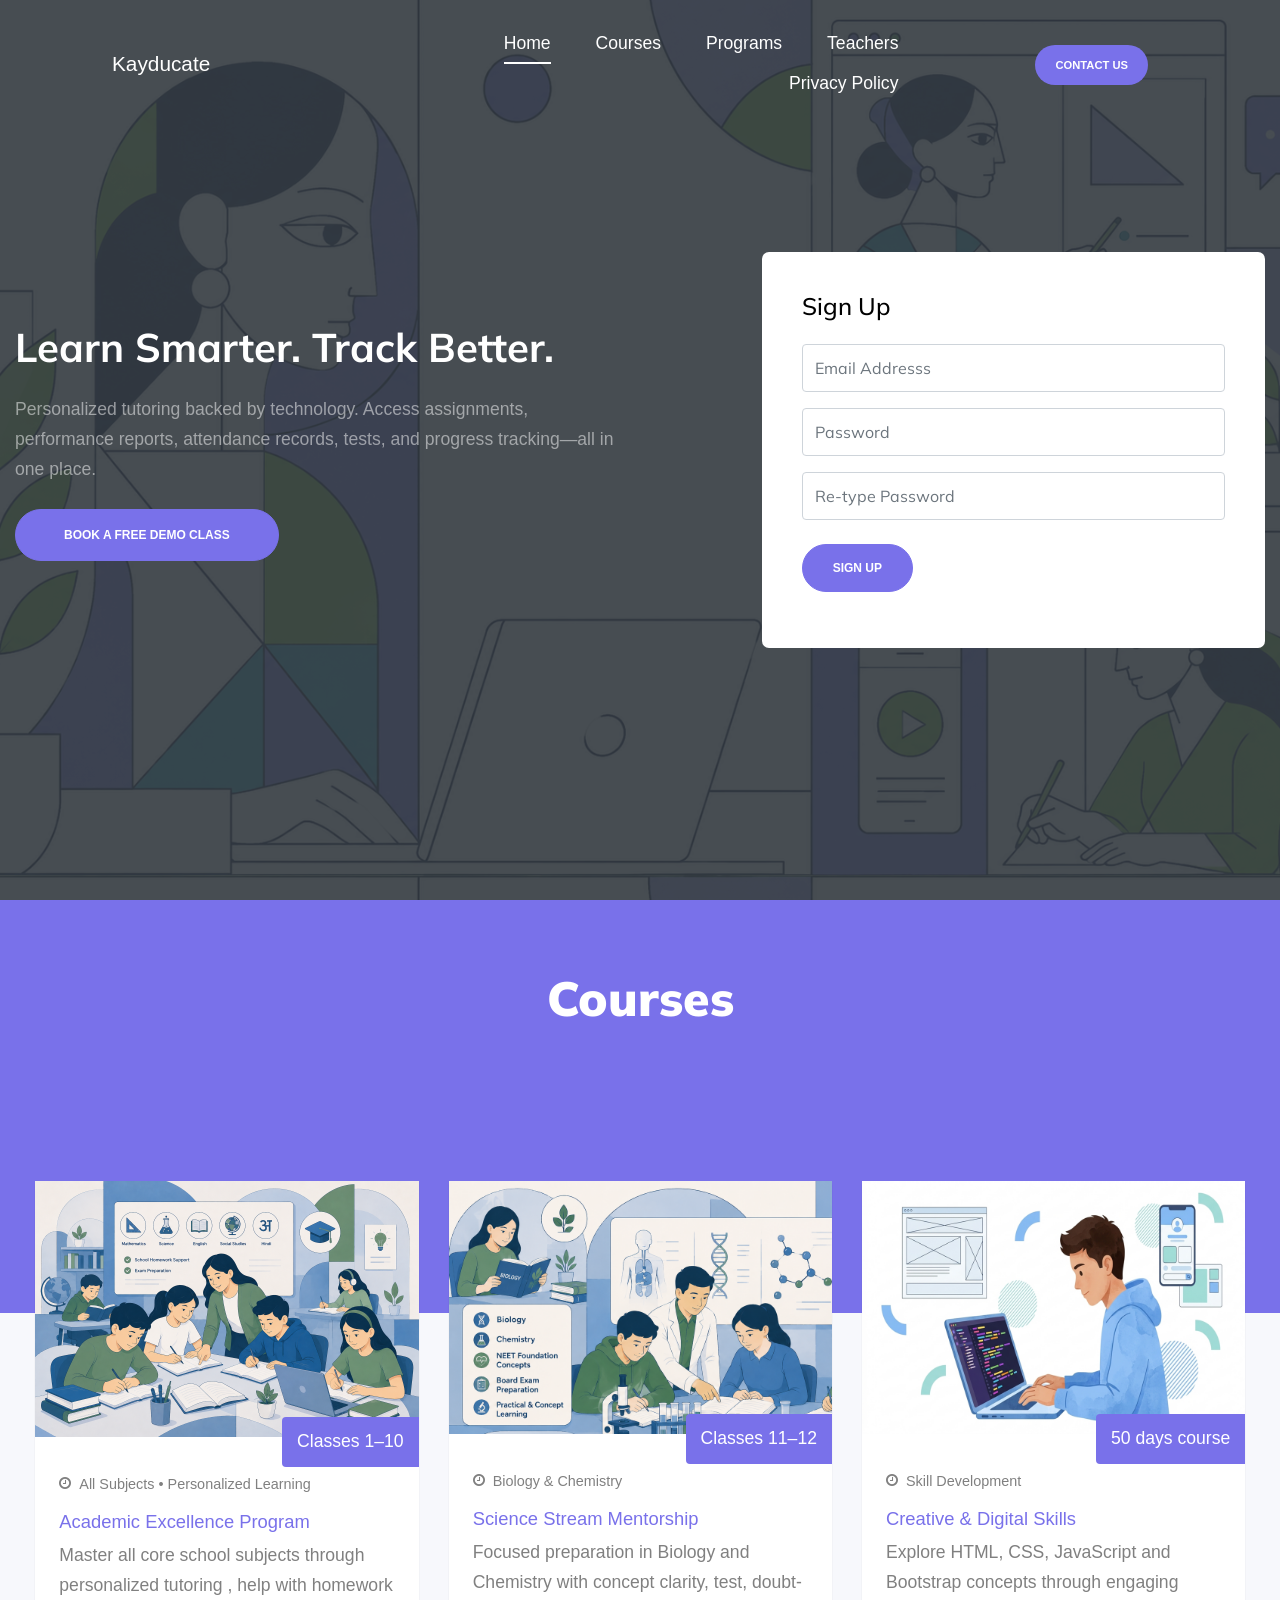
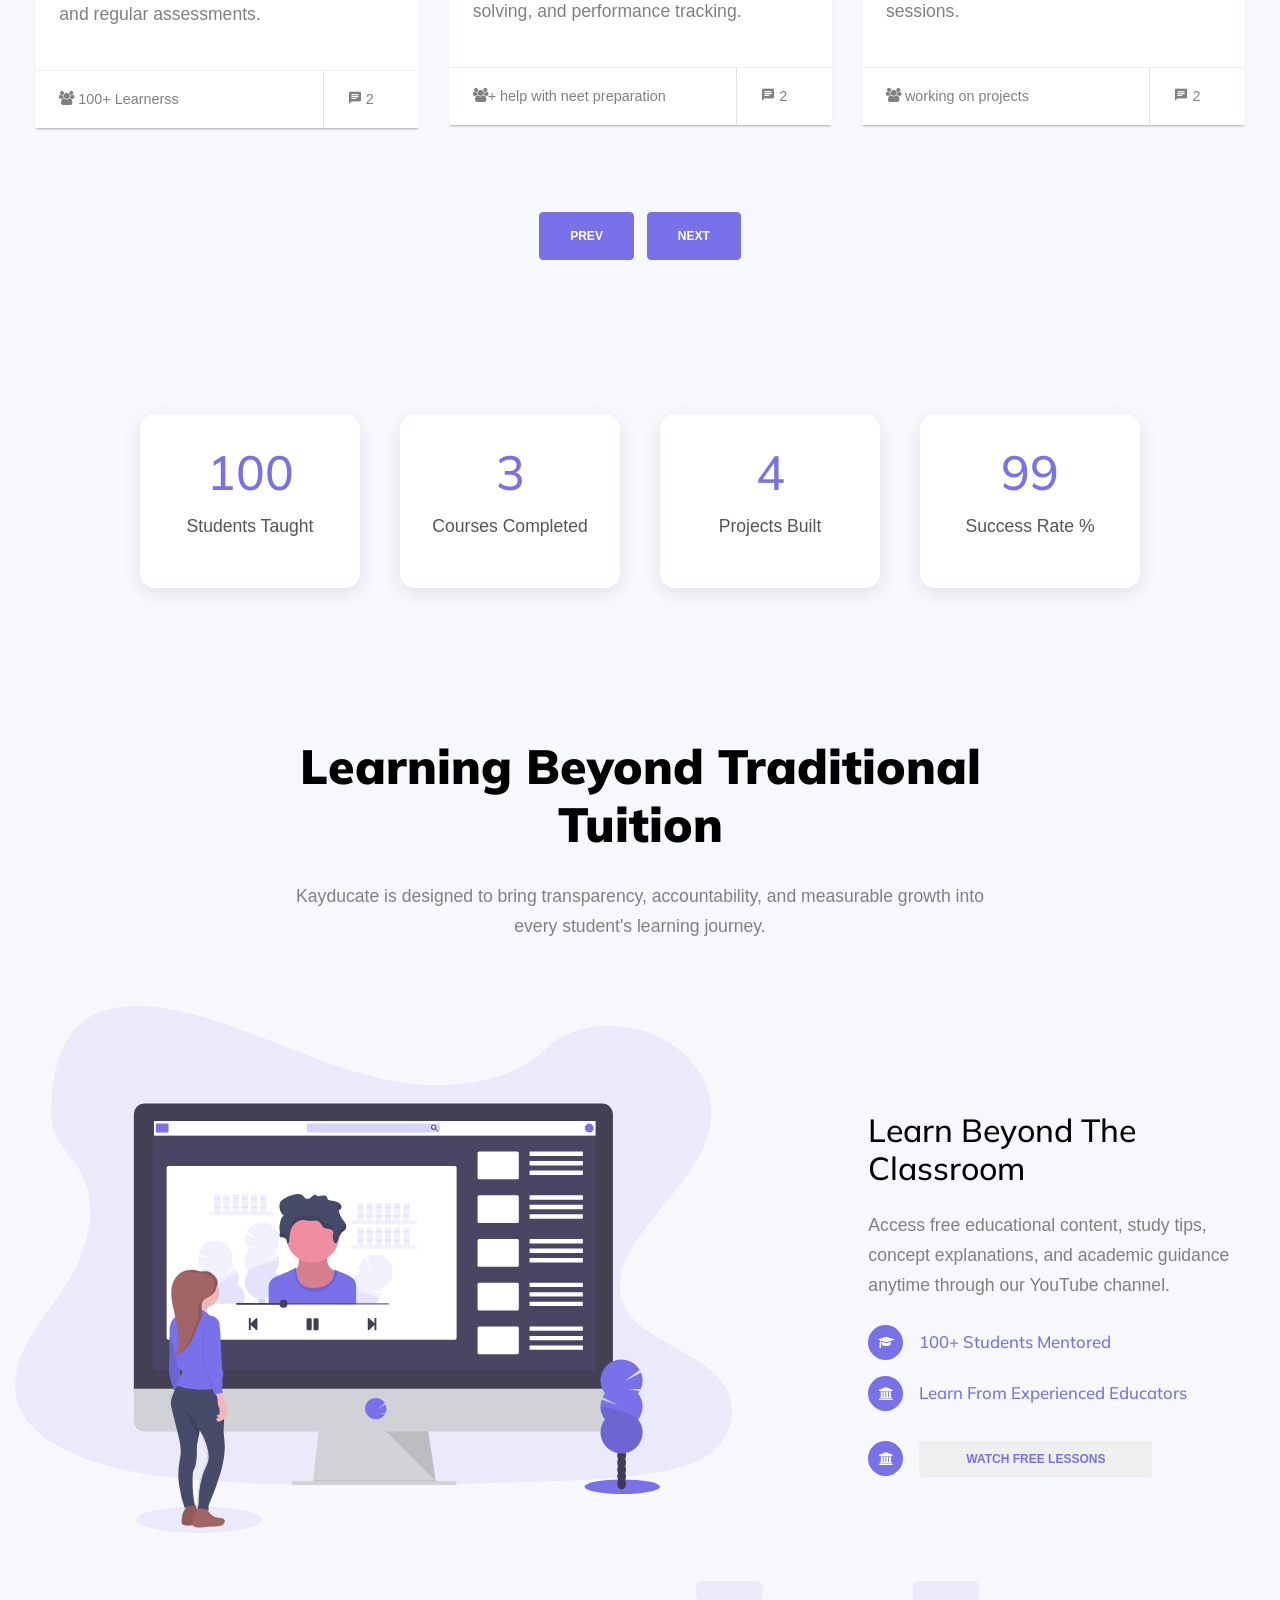
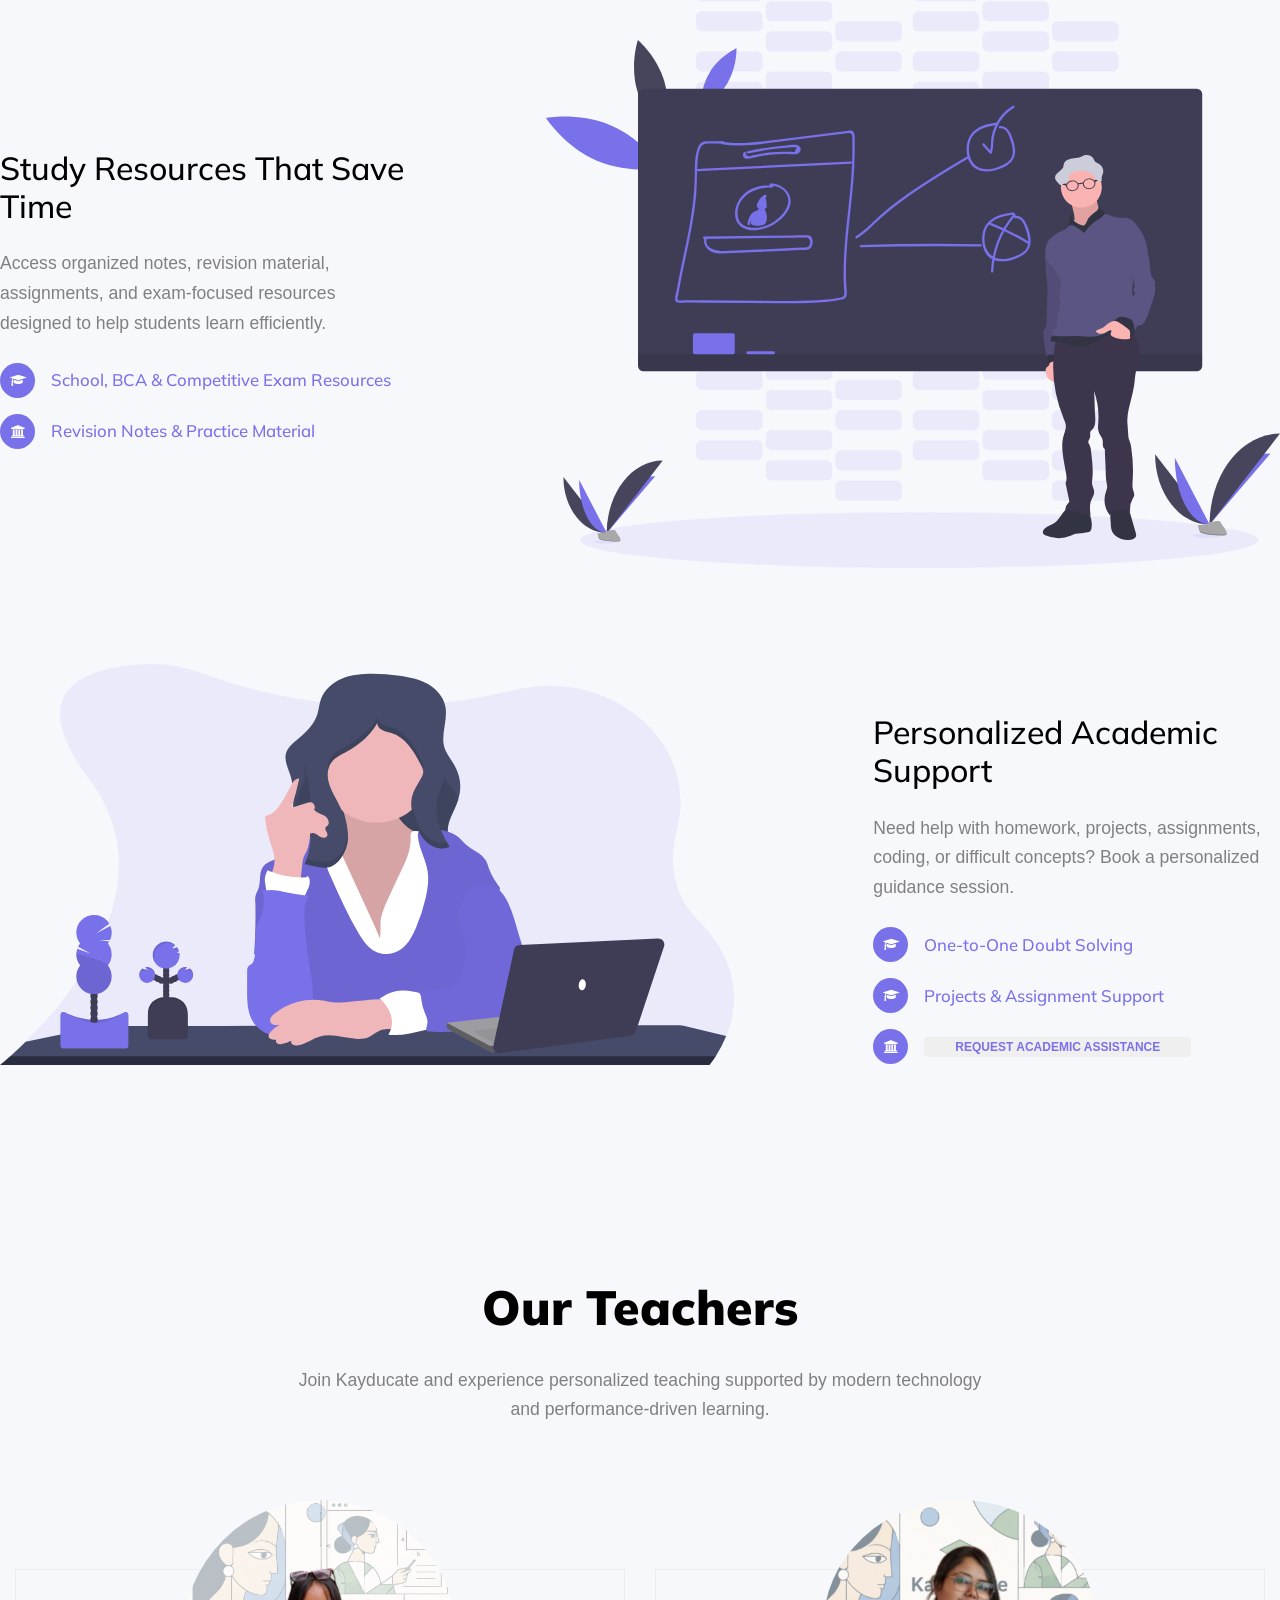
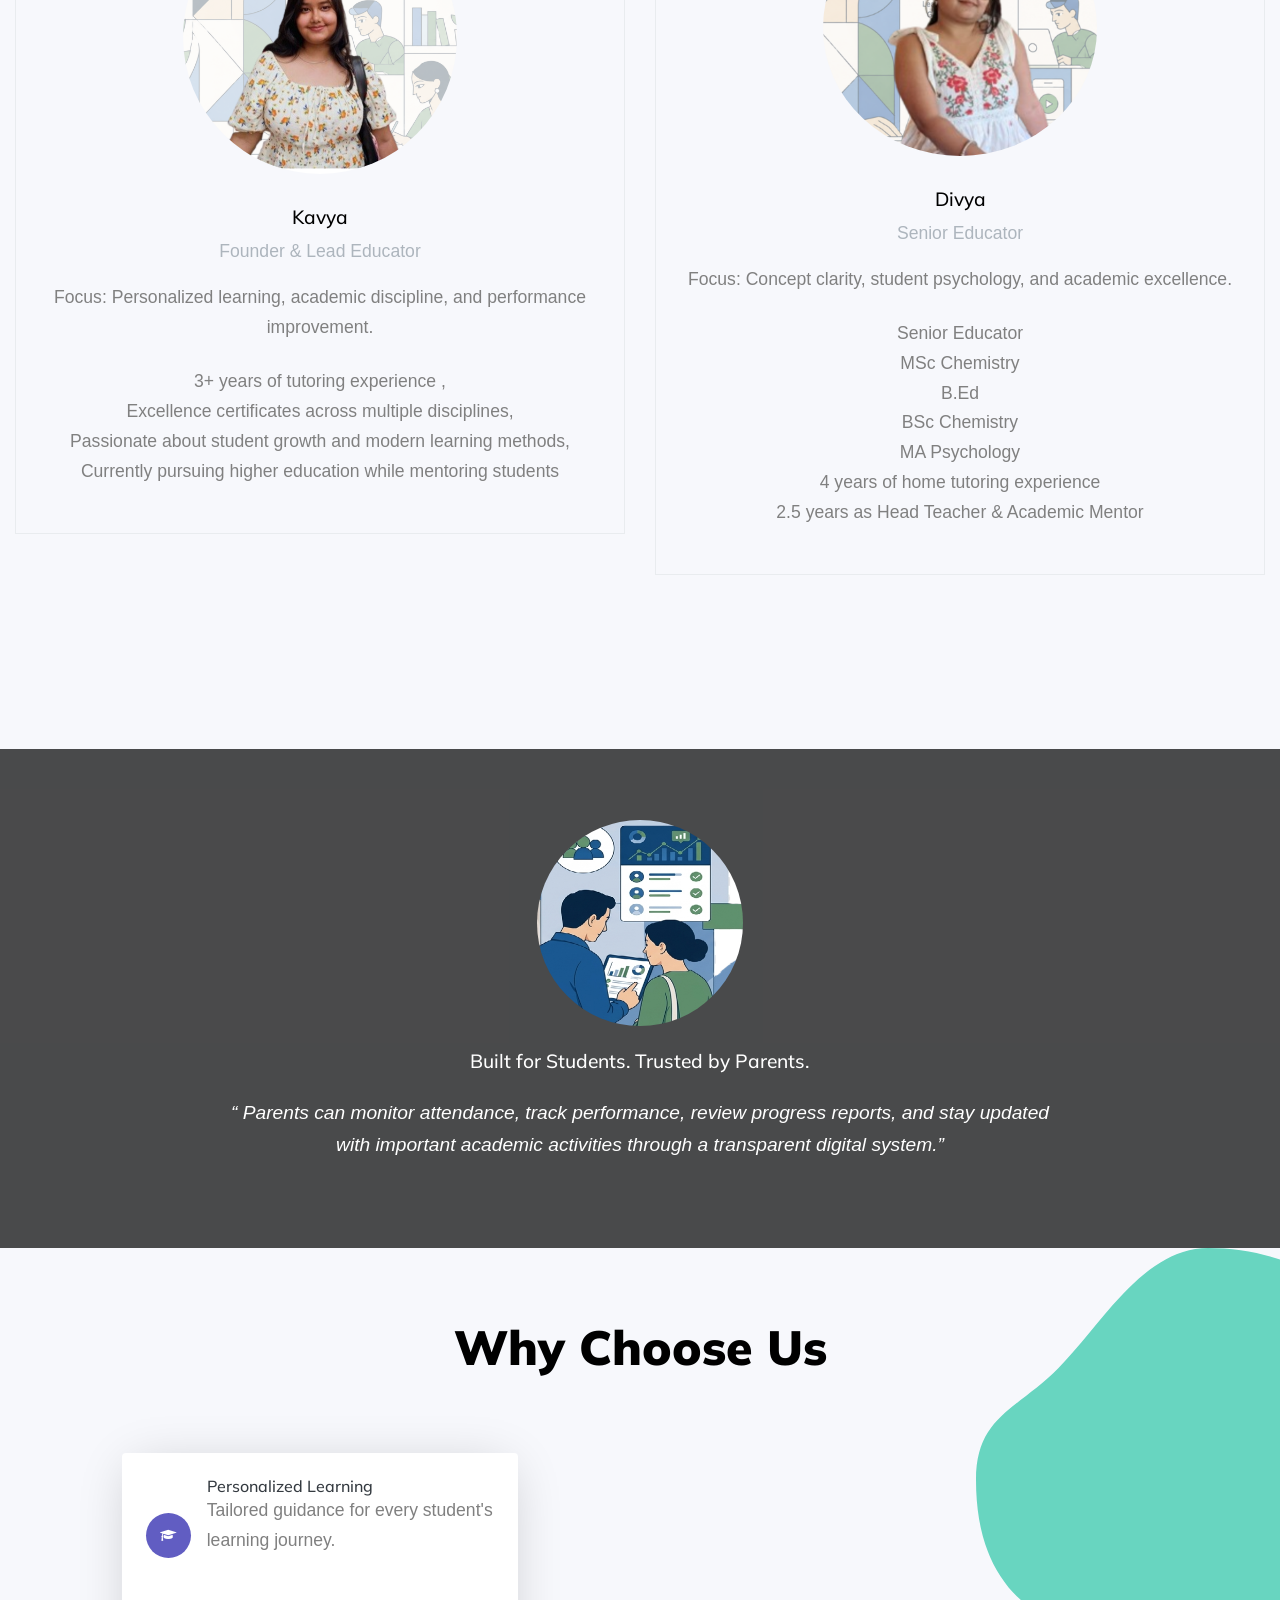
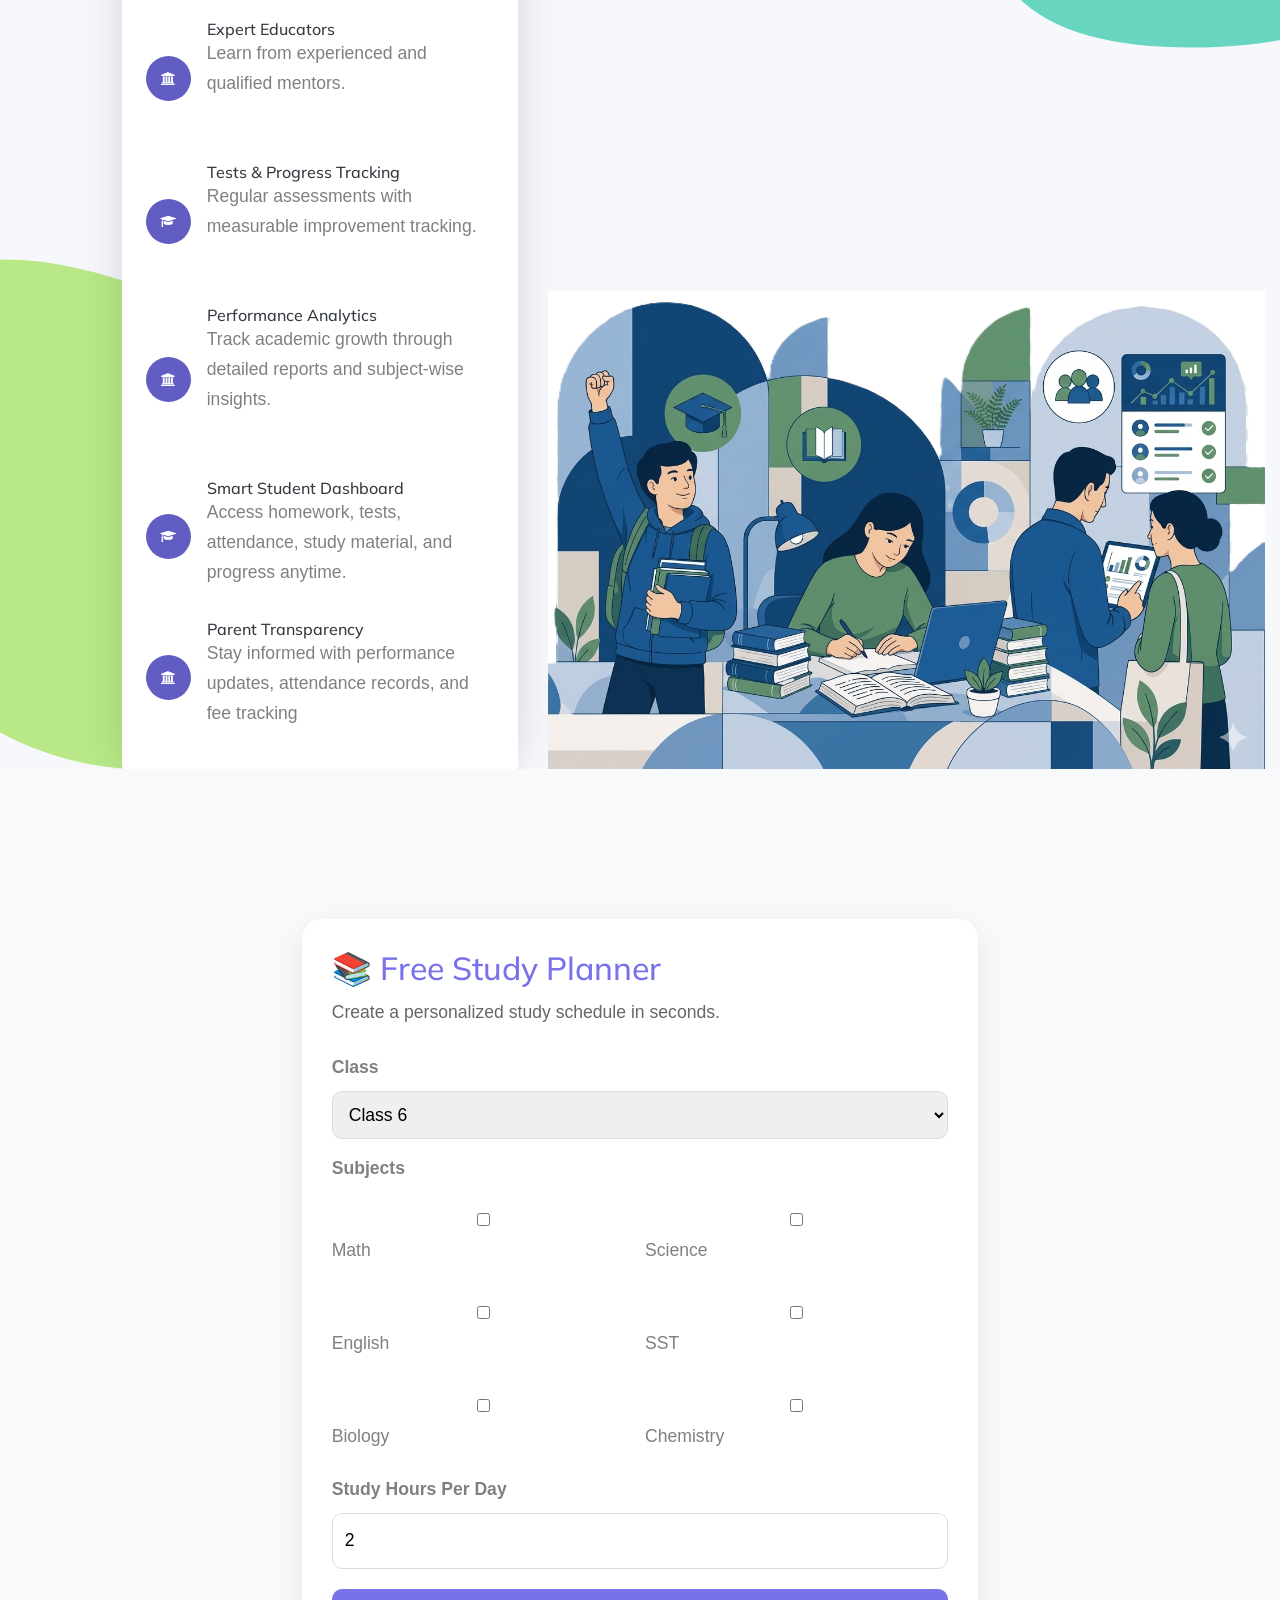
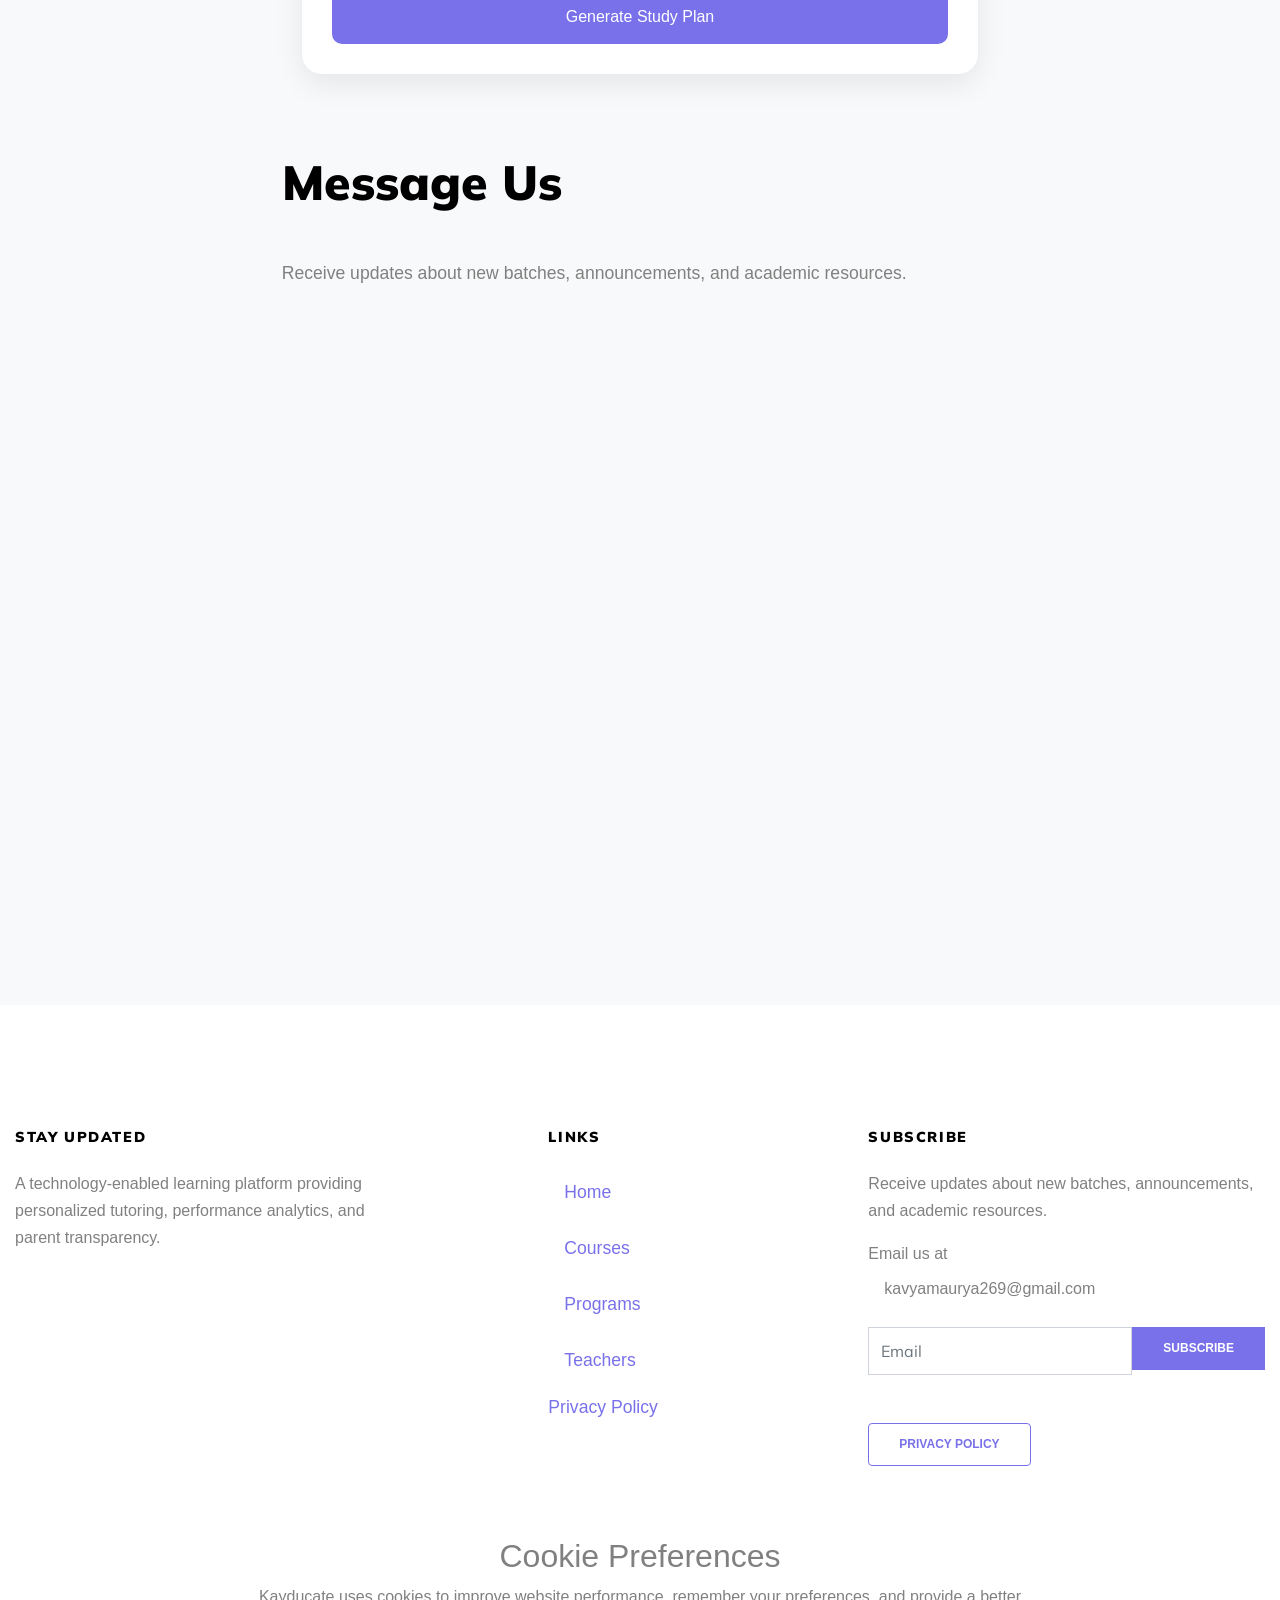
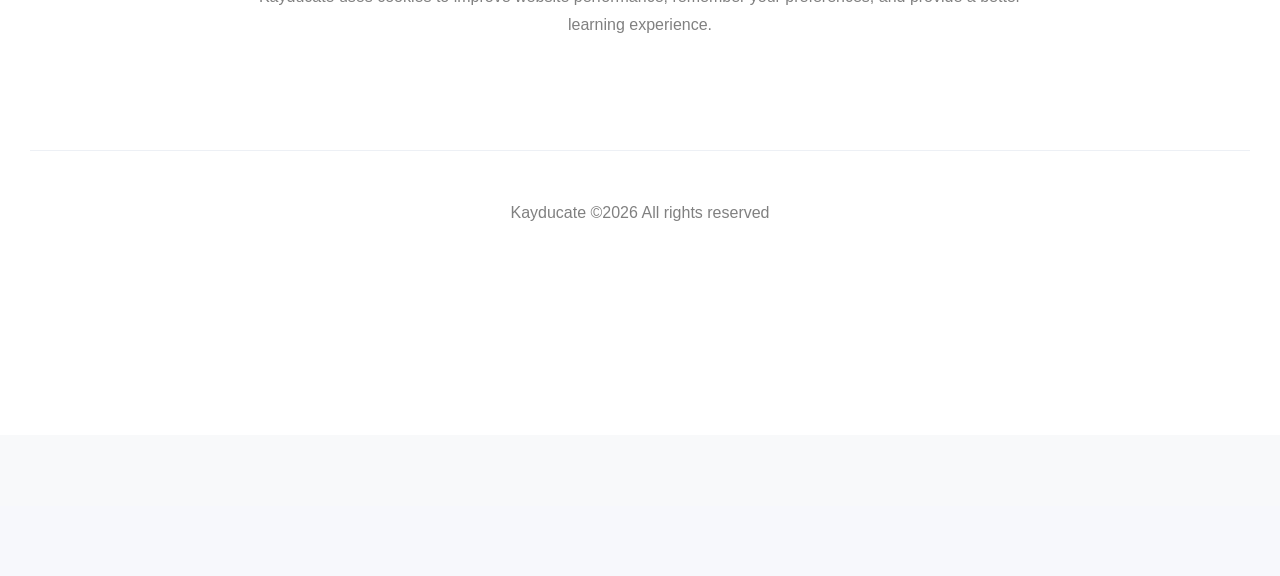
==== commit db19f8ab: "test" ====
--- a/index.html
+++ b/index.html
@@ -1,7 +1,7 @@
 <!DOCTYPE html>
 <html lang="en">
   <head>
-    <title>Kayducate &mdash; Website by KayLynk</title>
+    <title>Kayducate &mdash;</title>
     <meta charset="utf-8">
     <meta name="viewport" content="width=device-width, initial-scale=1, shrink-to-fit=no">
     
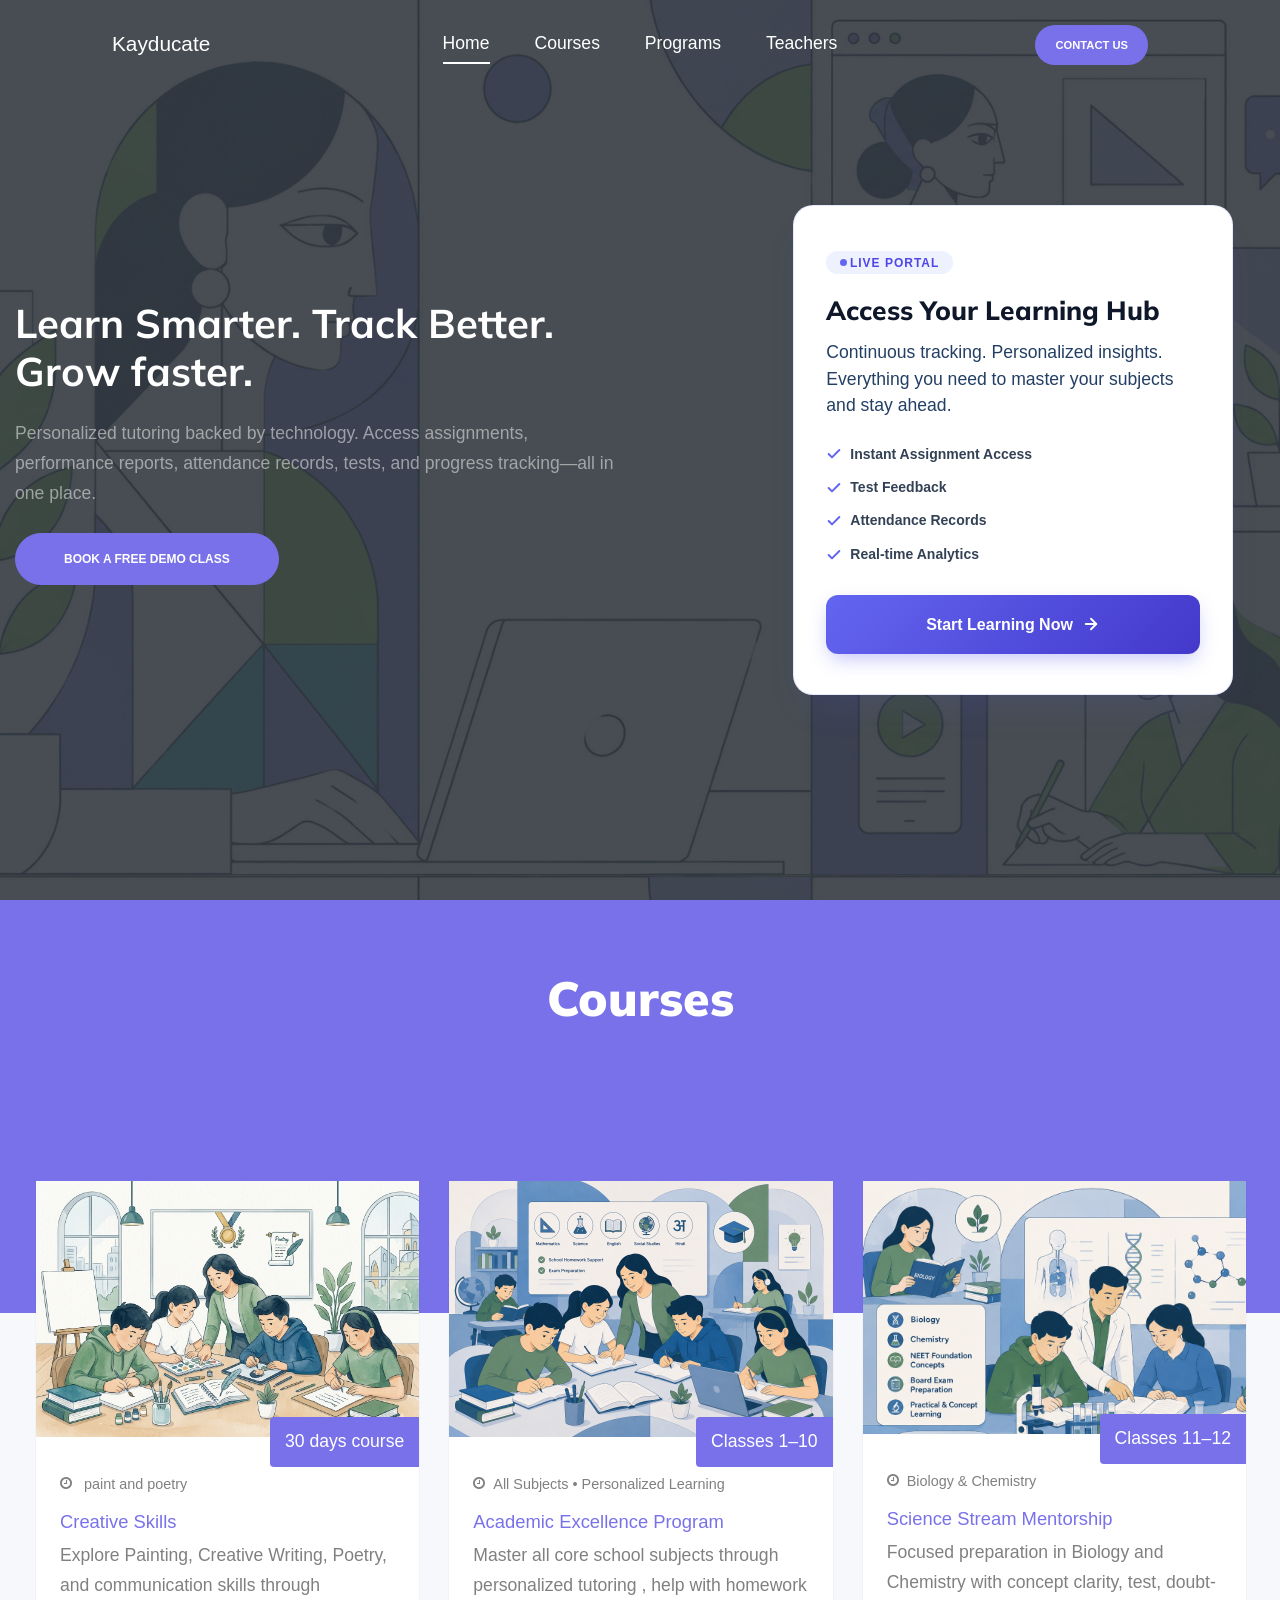
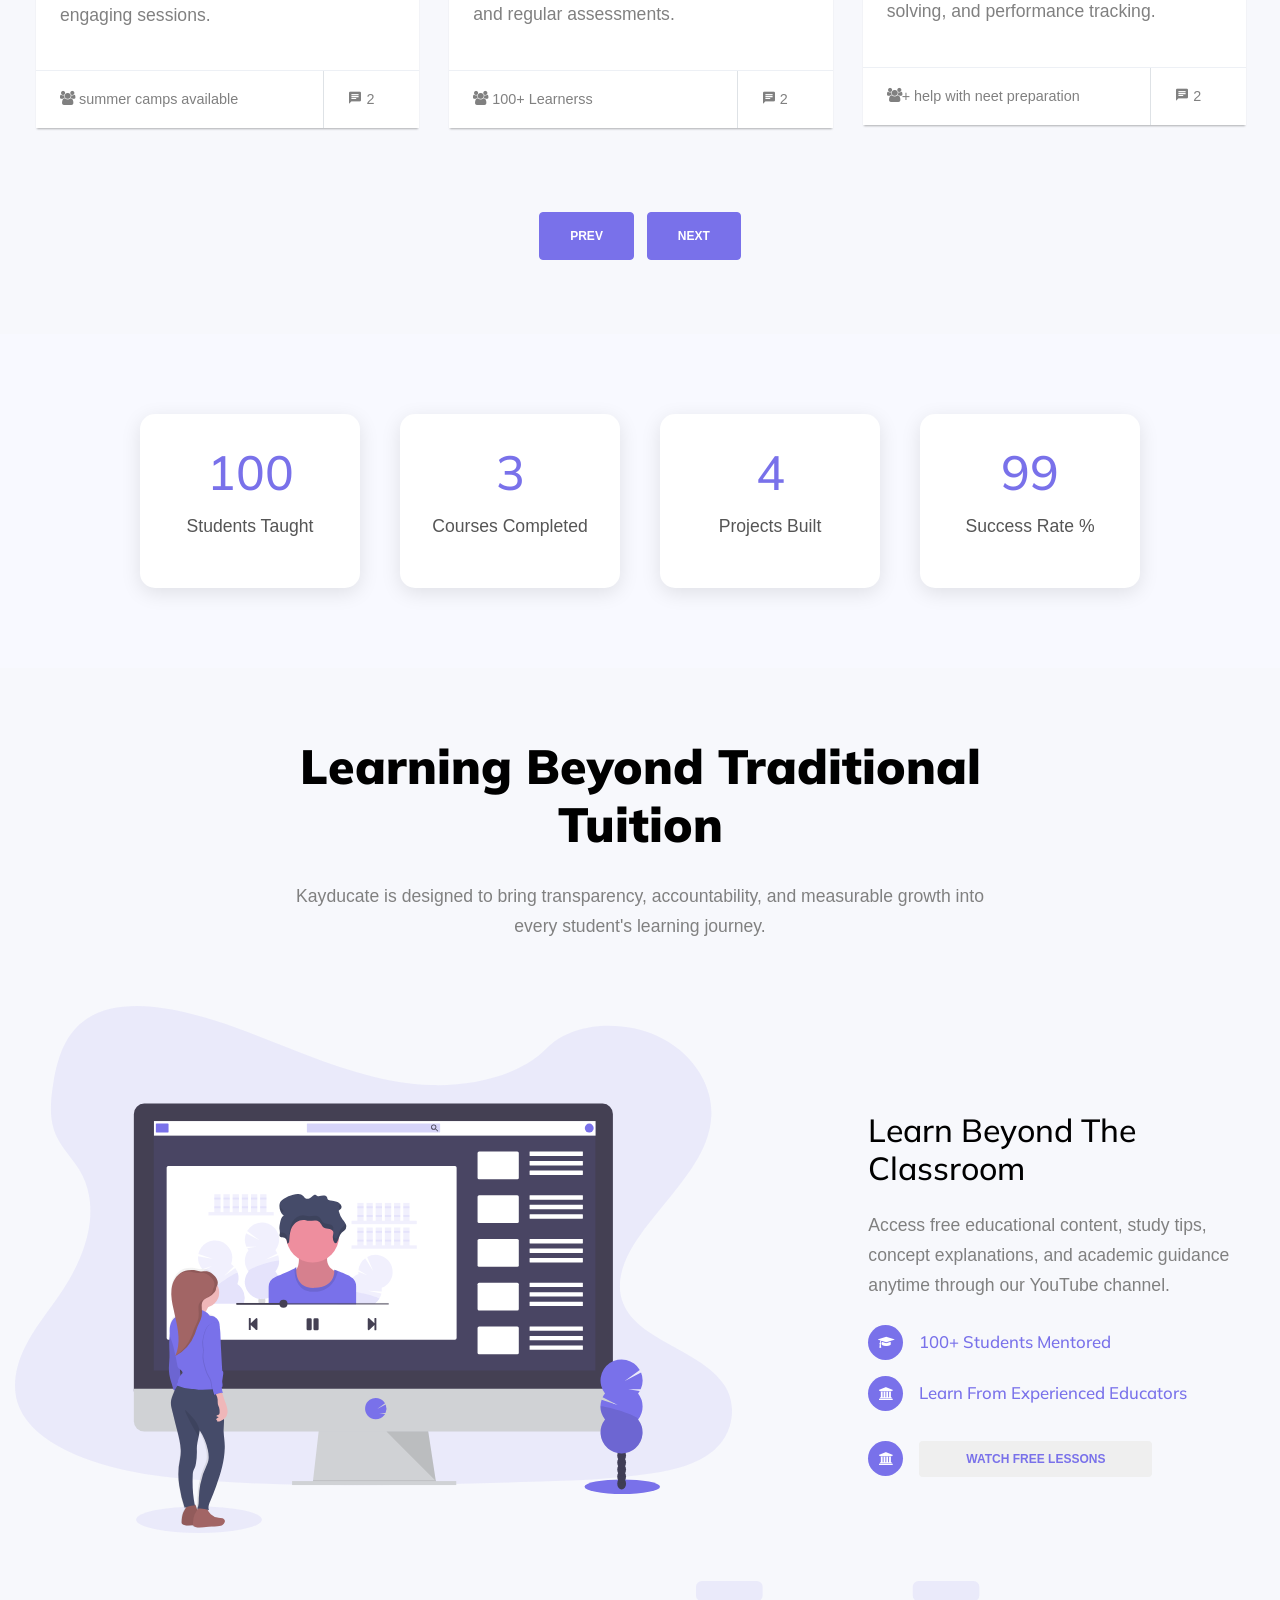
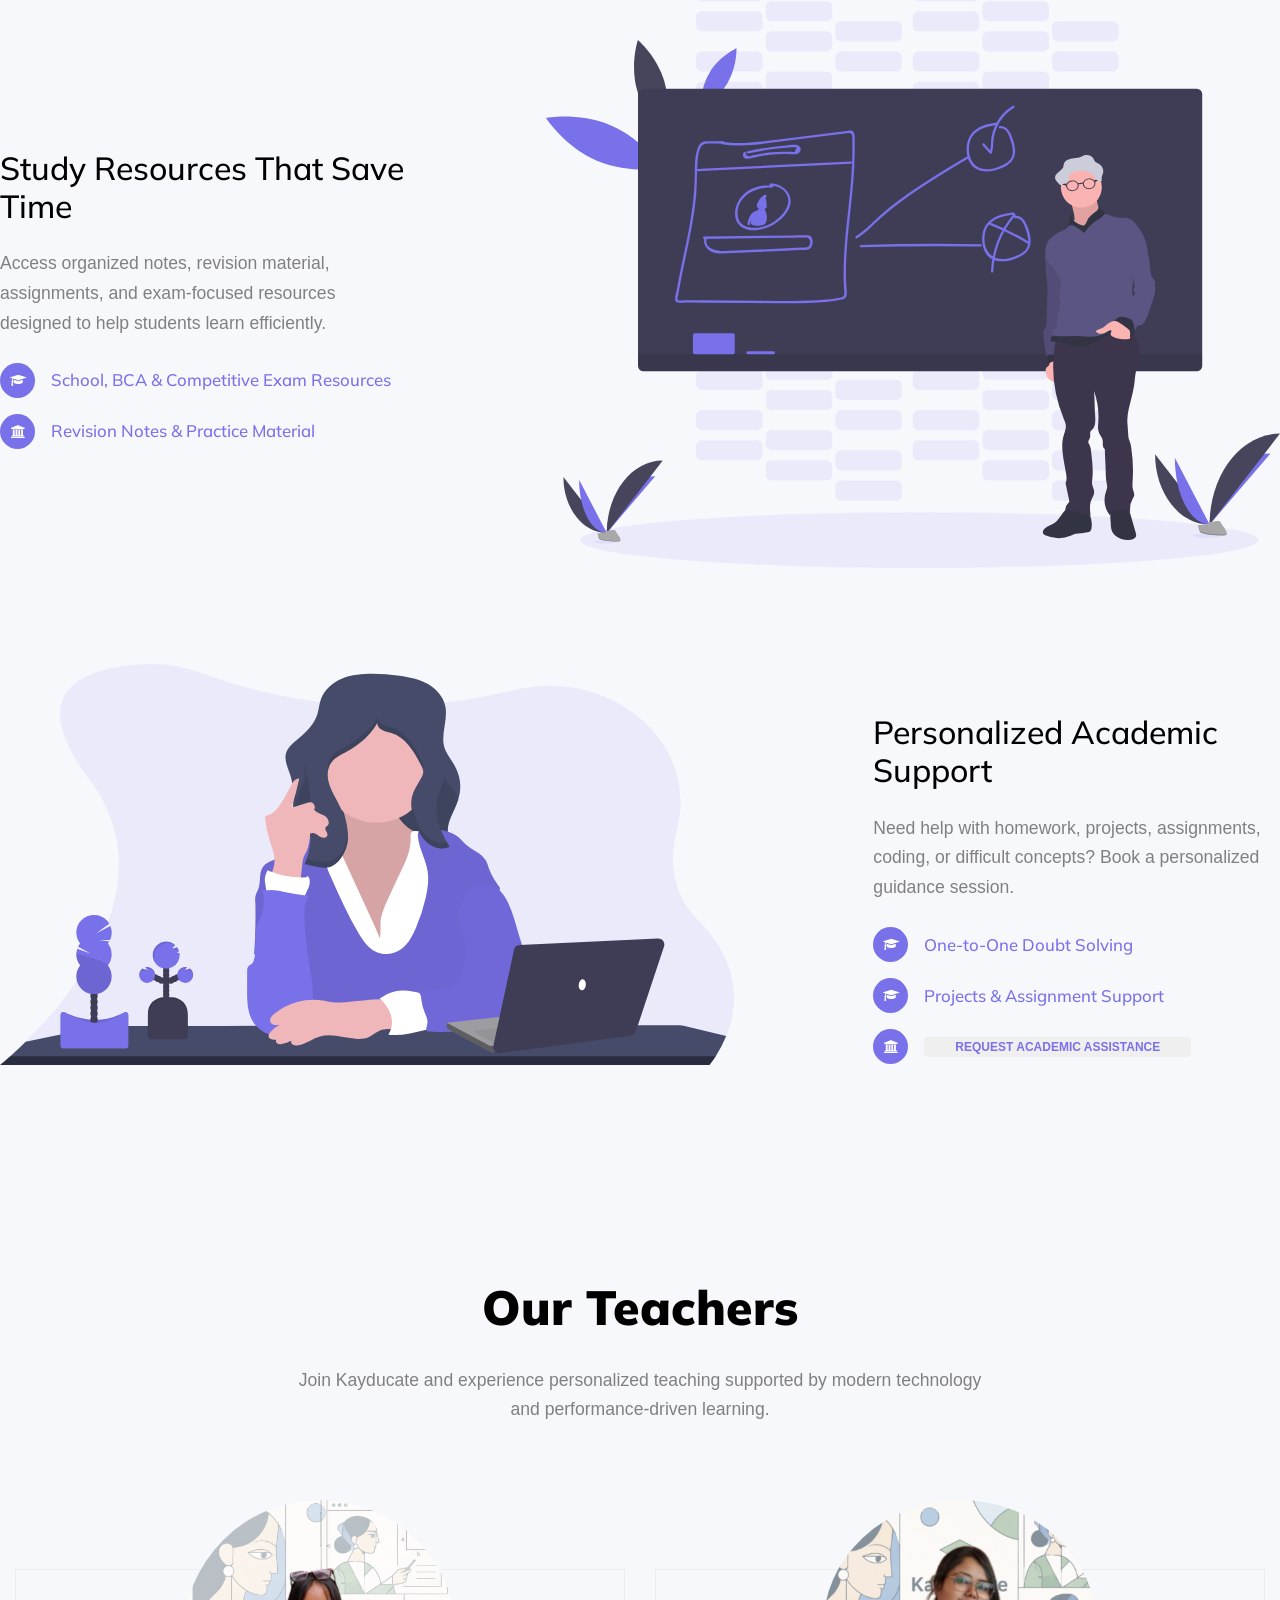
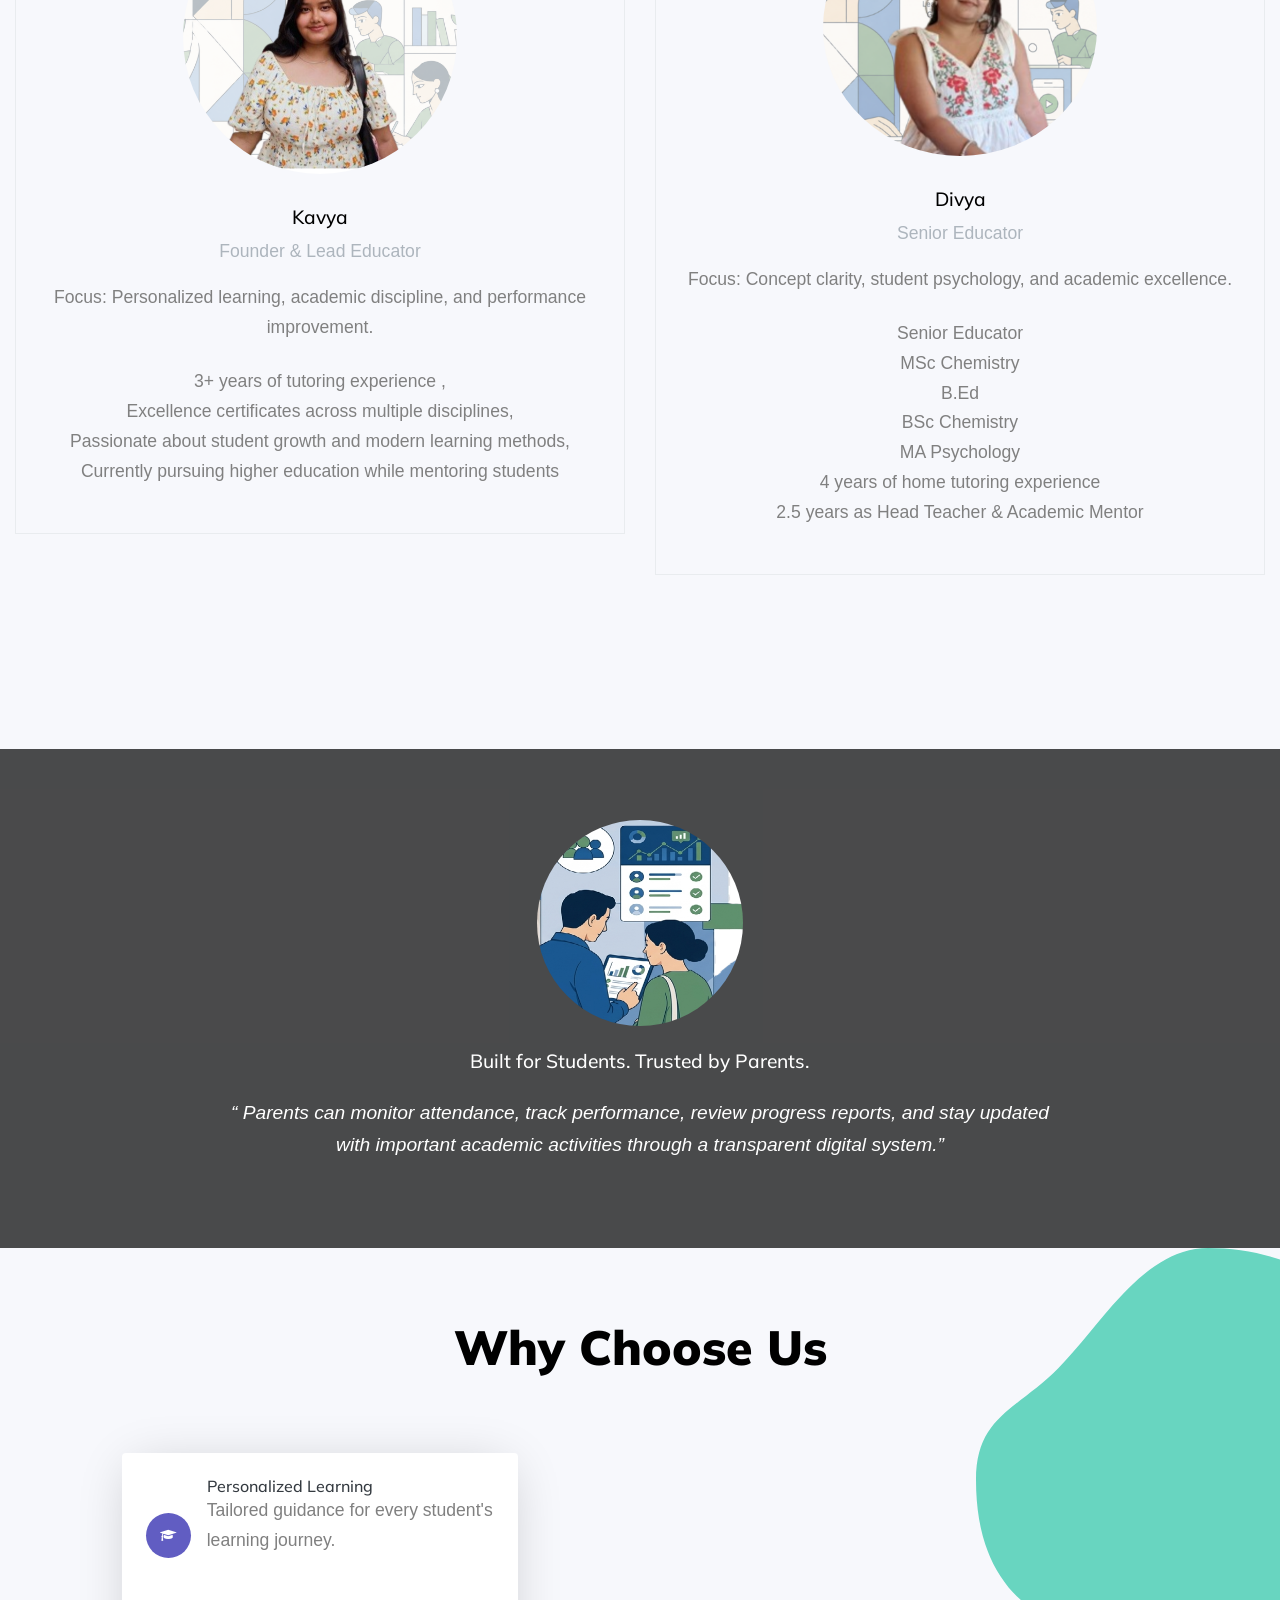
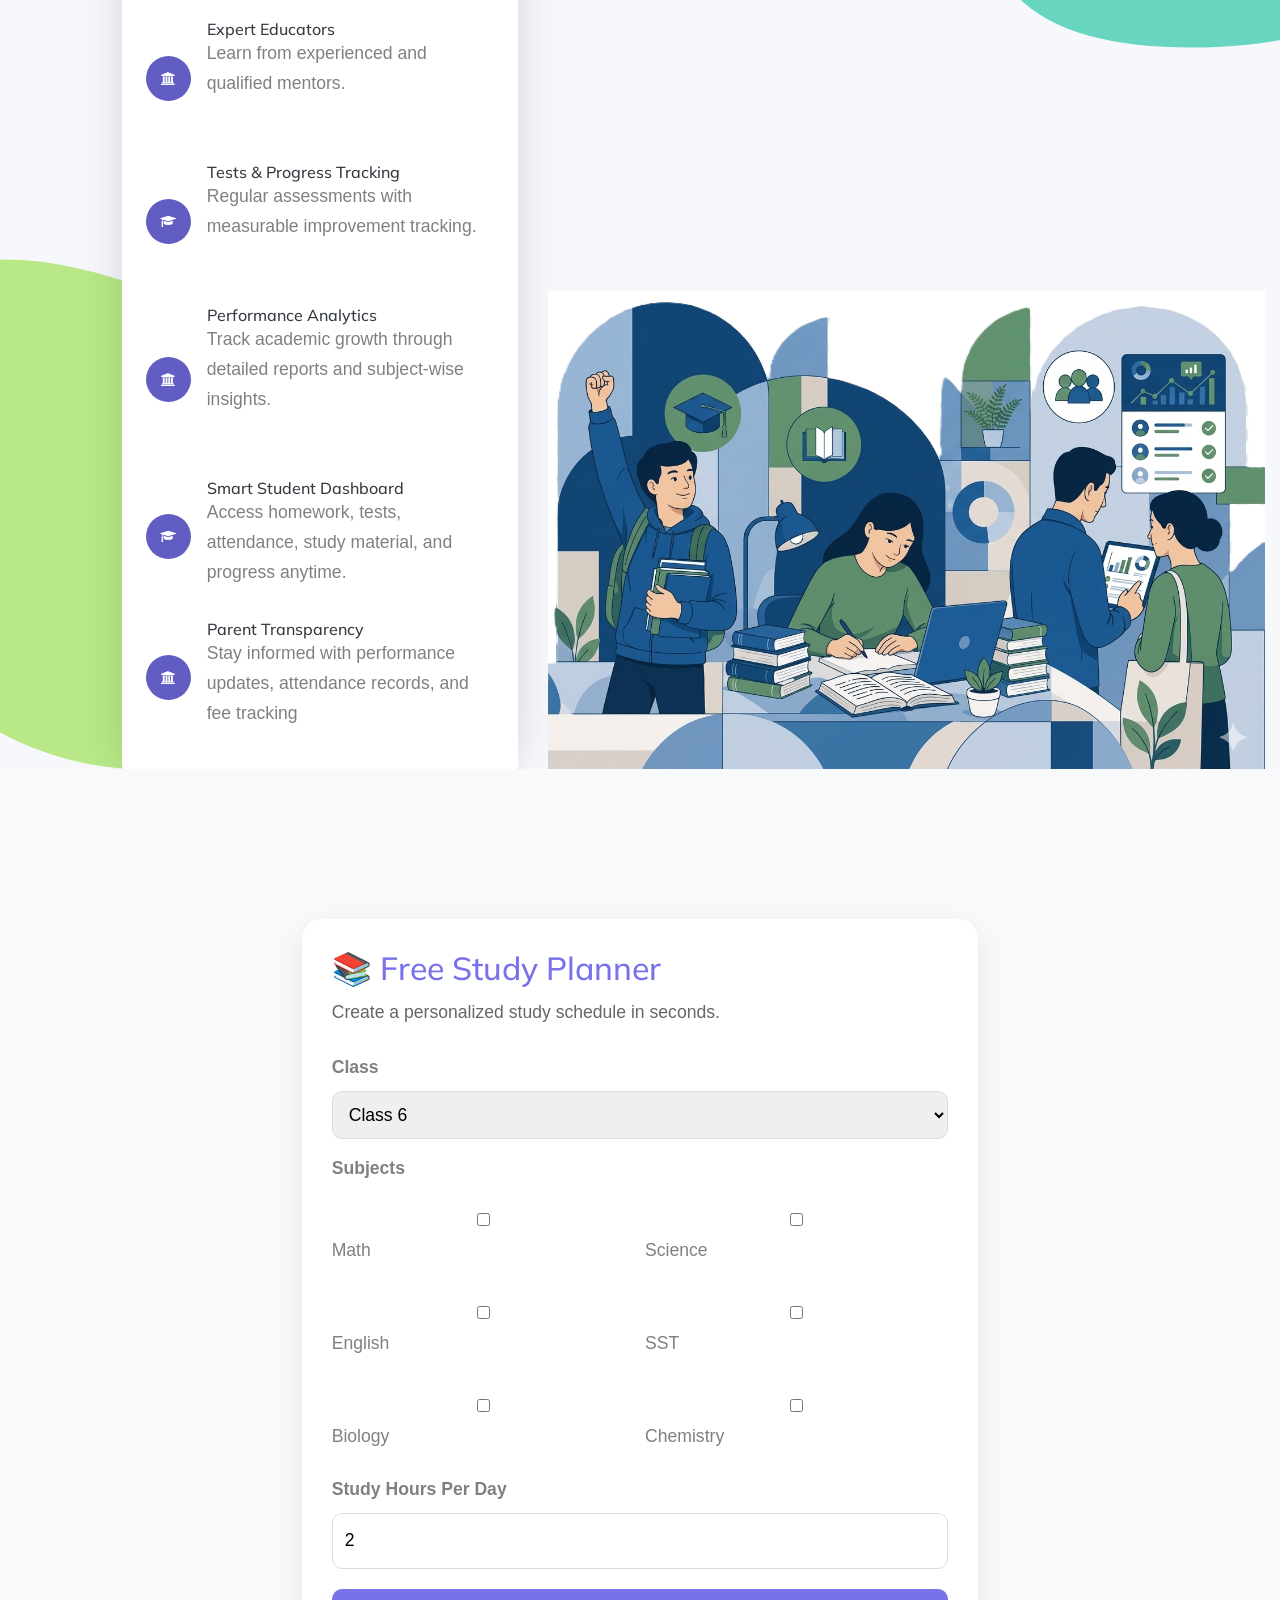
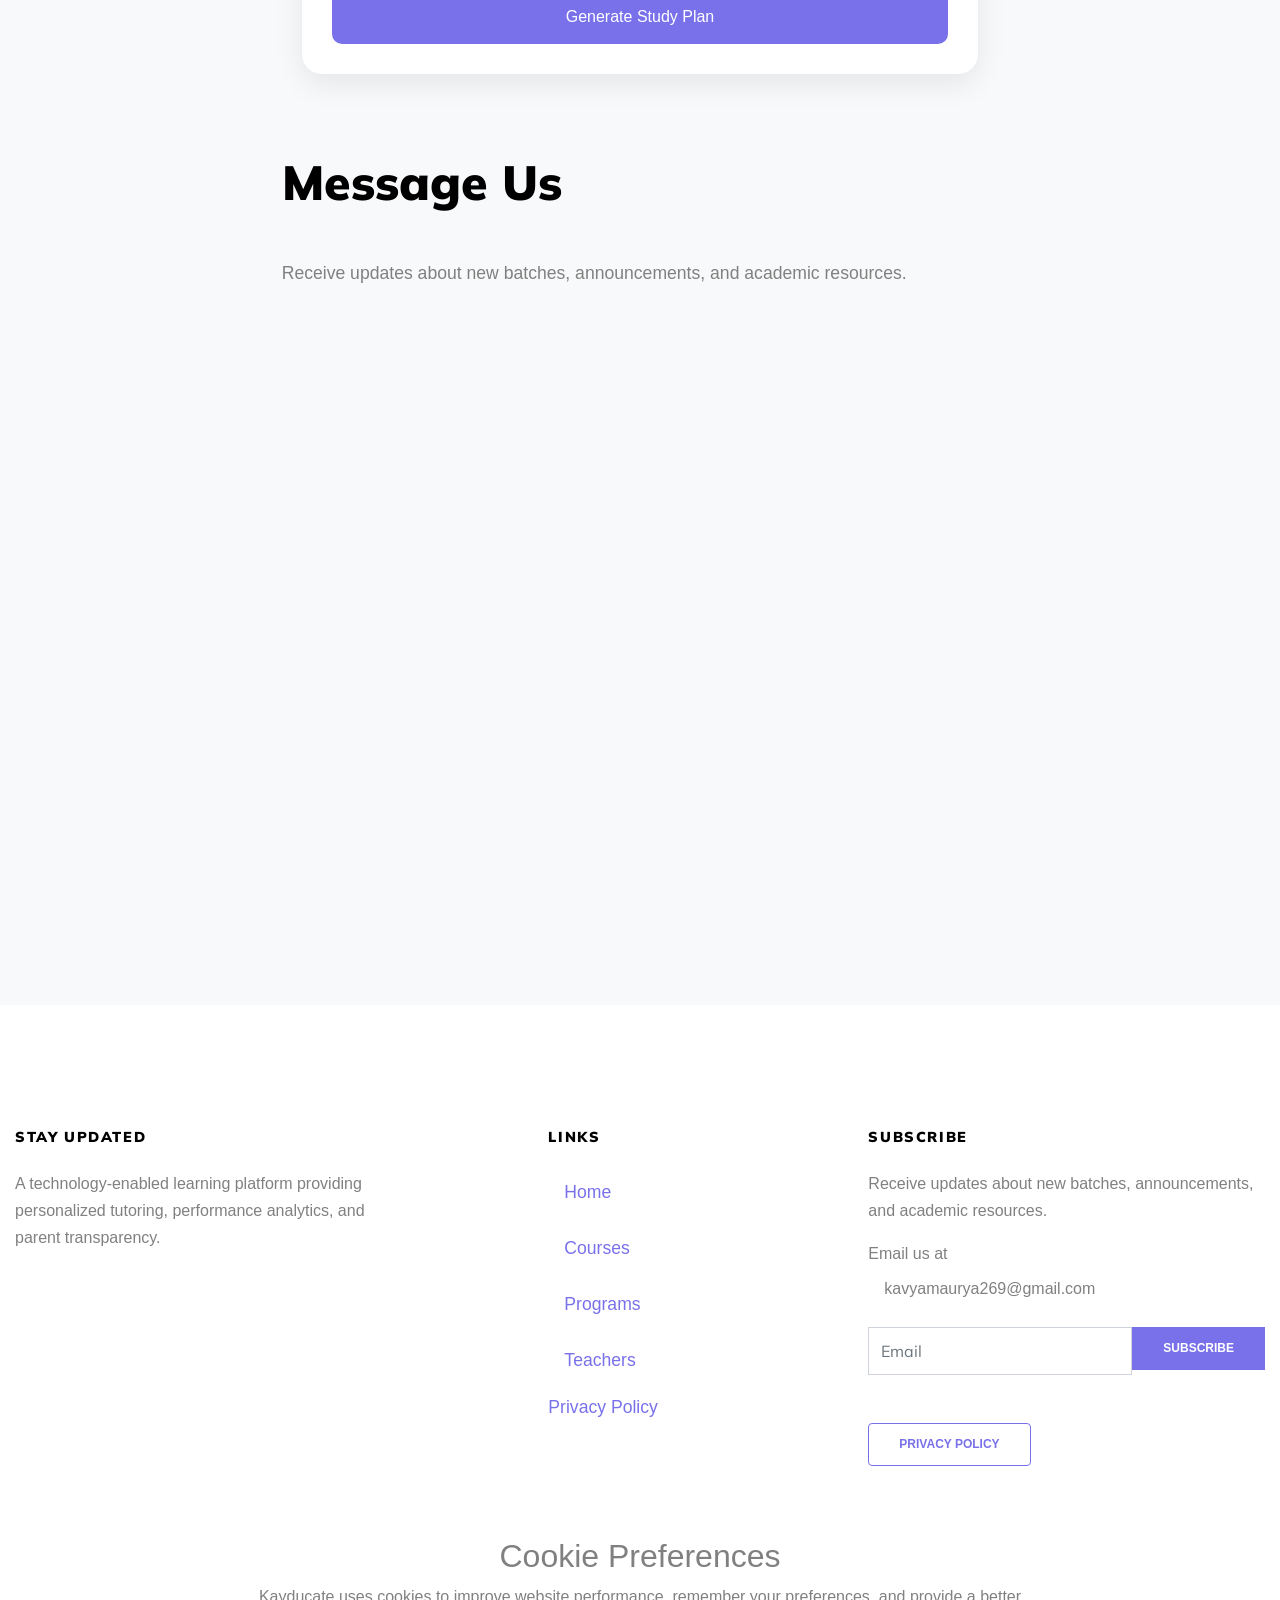
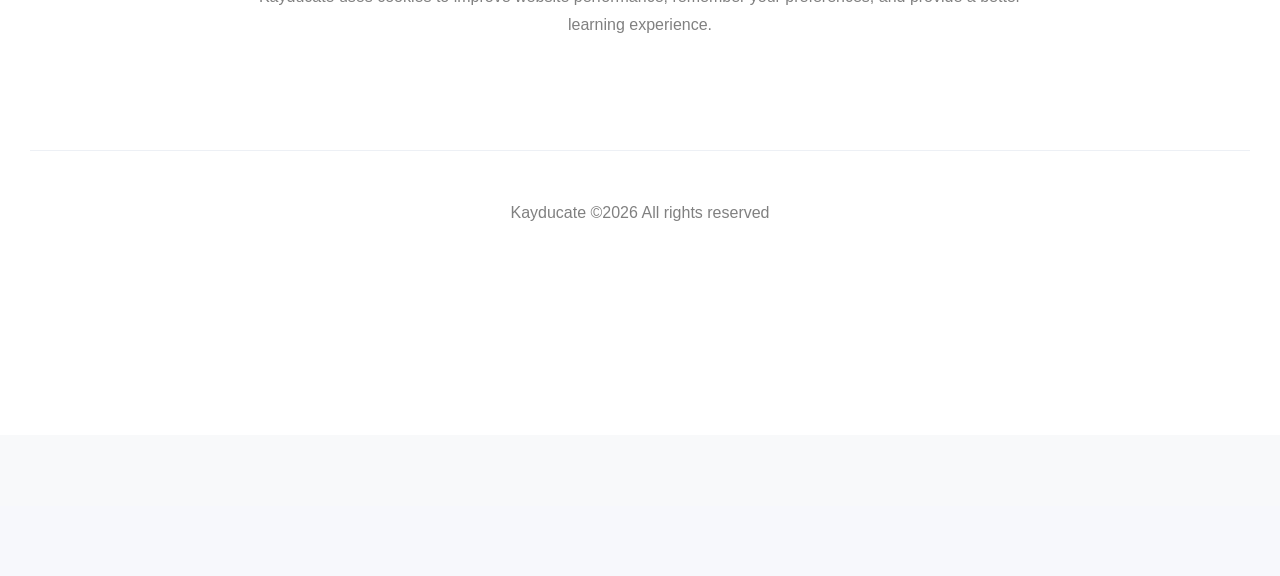
==== commit 16ca3f27: "linked to kayducate dashboard" ====
--- a/index.html
+++ b/index.html
@@ -55,8 +55,7 @@
                 <li><a href="#courses-section" class="nav-link">Courses</a></li>
                 <li><a href="#programs-section" class="nav-link">Programs</a></li>
                 <li><a href="#teachers-section" class="nav-link">Teachers</a></li>
-                <li><a href="#privacyModal" class="nav-link"> Privacy Policy</a></li>
-
+               
               </ul>
             </nav>
           </div>
@@ -82,28 +81,51 @@
             <div class="col-12">
               <div class="row align-items-center">
                 <div class="col-lg-6 mb-4 my-5">
-                  <h1  data-aos="fade-up" data-aos-delay="100">Learn Smarter. Track Better. </h1>
+                  <h1  data-aos="fade-up" data-aos-delay="100">Learn Smarter. Track Better. Grow faster. </h1>
                   <p class="mb-4"  data-aos="fade-up" data-aos-delay="200">Personalized tutoring backed by technology. Access assignments, performance reports, attendance records, tests, and progress tracking—all in one place.</p>
-                  <p data-aos="fade-up" data-aos-delay="300"><a href="#" class="btn btn-primary py-3 px-5 btn-pill">Book a Free Demo Class</a></p>
+                  <p data-aos="fade-up" data-aos-delay="300"><a href="#demoClass" class="btn btn-primary py-3 px-5 btn-pill">Book a Free Demo Class</a></p>
 
                 </div>
 
                 <div class="col-lg-5 ml-auto" data-aos="fade-up" data-aos-delay="500">
-                  <form action="" method="post" class="form-box" id="registerForm">
-                    <h3 class="h4 text-black mb-4">Sign Up</h3>
-                    <div class="form-group">
-                      <input type="text" class="form-control" id="email" placeholder="Email Addresss">
-                    </div>
-                    <div class="form-group">
-                      <input type="password" class="form-control" id="password" placeholder="Password">
-                    </div>
-                    <div class="form-group mb-4">
-                      <input type="password" class="form-control" id="password" placeholder="Re-type Password">
-                    </div>
-                    <div class="form-group">
-                      <input type="submit" class="btn btn-primary btn-pill" value="Sign up">
-                    </div>
-                  </form>
+ <div class="kayducate-portal-card">
+  <div class="card-glow"></div>
+  <div class="card-content">
+    <div class="badge">
+      <span class="pulse-dot"></span> LIVE PORTAL
+    </div>
+    
+    <h2>Access Your Learning Hub</h2>
+    <p>Continuous tracking. Personalized insights. Everything you need to master your subjects and stay ahead.</p>
+    
+    <div class="features-list">
+      <div class="feature-item">
+        <svg width="16" height="16" viewBox="0 0 24 24" fill="none" stroke="#6366f1" stroke-width="3" stroke-linecap="round" stroke-linejoin="round"><polyline points="20 6 9 17 4 12"></polyline></svg>
+        <span>Instant Assignment Access</span>
+      </div>
+      <div class="feature-item">
+        <svg width="16" height="16" viewBox="0 0 24 24" fill="none" stroke="#6366f1" stroke-width="3" stroke-linecap="round" stroke-linejoin="round"><polyline points="20 6 9 17 4 12"></polyline></svg>
+        <span>Test Feedback</span>
+      </div>
+      <div class="feature-item">
+        <svg width="16" height="16" viewBox="0 0 24 24" fill="none" stroke="#6366f1" stroke-width="3" stroke-linecap="round" stroke-linejoin="round"><polyline points="20 6 9 17 4 12"></polyline></svg>
+        <span>Attendance Records</span>
+      </div>
+      <div class="feature-item">
+        <svg width="16" height="16" viewBox="0 0 24 24" fill="none" stroke="#6366f1" stroke-width="3" stroke-linecap="round" stroke-linejoin="round"><polyline points="20 6 9 17 4 12"></polyline></svg>
+        <span>Real-time Analytics</span>
+      </div>
+    </div>
+
+    <a href="https://student.kaylynk.tech" class="cta-button" target="_blank" rel="noopener noreferrer">
+      <span>Start Learning Now </span>
+      <svg width="18" height="18" viewBox="0 0 24 24" fill="none" stroke="currentColor" stroke-width="2.5" stroke-linecap="round" stroke-linejoin="round">
+        <line x1="5" y1="12" x2="19" y2="12"></line>
+        <polyline points="12 5 19 12 12 19"></polyline>
+      </svg>
+    </a>
+  </div>
+</div>
 
                 </div>
               </div>
@@ -344,7 +366,7 @@
           </div>
         </div>
 
-        <div class="row mb-5 align-items-center">
+        <div class="row mb-5 align-items-center" id="demoClass" >
           <div class="col-lg-7 mb-5" data-aos="fade-up" data-aos-delay="100">
             <img src="images/undraw_teacher.svg" alt="Image" class="img-fluid">
           </div>
@@ -365,7 +387,7 @@
             </div>
 
             <div class="d-flex align-items-center custom-icon-wrap">
-              <span class="custom-icon-inner mr-3"><span class="icon icon-university"></span></span>
+              <span class="custom-icon-inner mr-3" ><span class="icon icon-university"></span></span>
               <div><button class="btn py-0 my-0"><a href="" onclick="Calendly.initPopupWidget({url: 'https://calendly.com/kavyamaurya269/kaylynk-consultation'});return false;">Request Academic Assistance</a>
  </button>
 </div>
--- a/css/style.css
+++ b/css/style.css
@@ -1,4 +1,104 @@
 /* Base */
+.kayducate-portal-card {
+  position: relative;
+  max-width: 440px;
+  margin: 0 auto;
+  border-radius: 20px;
+  background: #ffffff;
+  padding: 2.5rem 2rem;
+  box-shadow: 0 20px 40px -15px rgba(99, 102, 241, 0.15);
+  border: 1px solid rgba(99, 102, 241, 0.15);
+  transition: transform 0.3s ease, box-shadow 0.3s ease;
+  overflow: hidden;
+}
+
+.kayducate-portal-card:hover {
+  transform: translateY(-6px);
+  box-shadow: 0 25px 50px -12px rgba(99, 102, 241, 0.25);
+}
+
+.kayducate-portal-card .badge {
+  display: inline-flex;
+  align-items: center;
+  gap: 3px;
+  padding: 0.35rem 0.85rem;
+  font-size: 0.75rem;
+  font-weight: 700;
+  letter-spacing: 1px;
+  color: #4f46e5;
+  background-color: #eef2ff;
+  border-radius: 30px;
+  margin-bottom: 1.25rem;
+}
+
+.pulse-dot {
+  width: 7px;
+  height: 7px;
+  background-color: #6366f1;
+  border-radius: 50%;
+  box-shadow: 0 0 0 0 rgba(99, 102, 241, 0.7);
+  animation: pulse 1.8s infinite;
+}
+
+@keyframes pulse {
+  0% { transform: scale(0.95); box-shadow: 0 0 0 0 rgba(99, 102, 241, 0.7); }
+  70% { transform: scale(1); box-shadow: 0 0 0 8px rgba(99, 102, 241, 0); }
+  100% { transform: scale(0.95); box-shadow: 0 0 0 0 rgba(99, 102, 241, 0); }
+}
+
+.kayducate-portal-card h2 {
+  font-size: 1.65rem;
+  color: #0f172a;
+  margin-bottom: 0.75rem;
+  font-weight: 800;
+  line-height: 1.25;
+}
+
+.kayducate-portal-card p {
+  font-size: 0.95rem;
+  color: #233f64 !important;
+  line-height: 1.5;
+  margin-bottom: 1.5rem;
+}
+
+.features-list {
+  display: flex;
+  flex-direction: column;
+  gap: 0.6rem;
+  margin-bottom: 1.75rem;
+  text-align: left;
+}
+
+.feature-item {
+  display: flex;
+  align-items: center;
+  gap: 0.5rem;
+  font-size: 0.875rem;
+  font-weight: 600;
+  color: #334155;
+}
+
+.kayducate-portal-card .cta-button {
+  display: flex;
+  align-items: center;
+  justify-content: center;
+  gap: 0.6rem;
+  width: 100%;
+  padding: 1rem 1.5rem;
+  font-size: 1rem;
+  font-weight: 700;
+  color: #ffffff;
+  background: linear-gradient(135deg, #6366f1 0%, #4338ca 100%);
+  border-radius: 12px;
+  text-decoration: none;
+  box-shadow: 0 8px 20px -4px rgba(99, 102, 241, 0.4);
+  transition: all 0.2s ease;
+}
+
+.kayducate-portal-card .cta-button:hover {
+  box-shadow: 0 12px 25px -4px rgba(99, 102, 241, 0.6);
+  transform: translateY(-1px);
+}
 body {
   line-height: 1.7;
   color: gray;
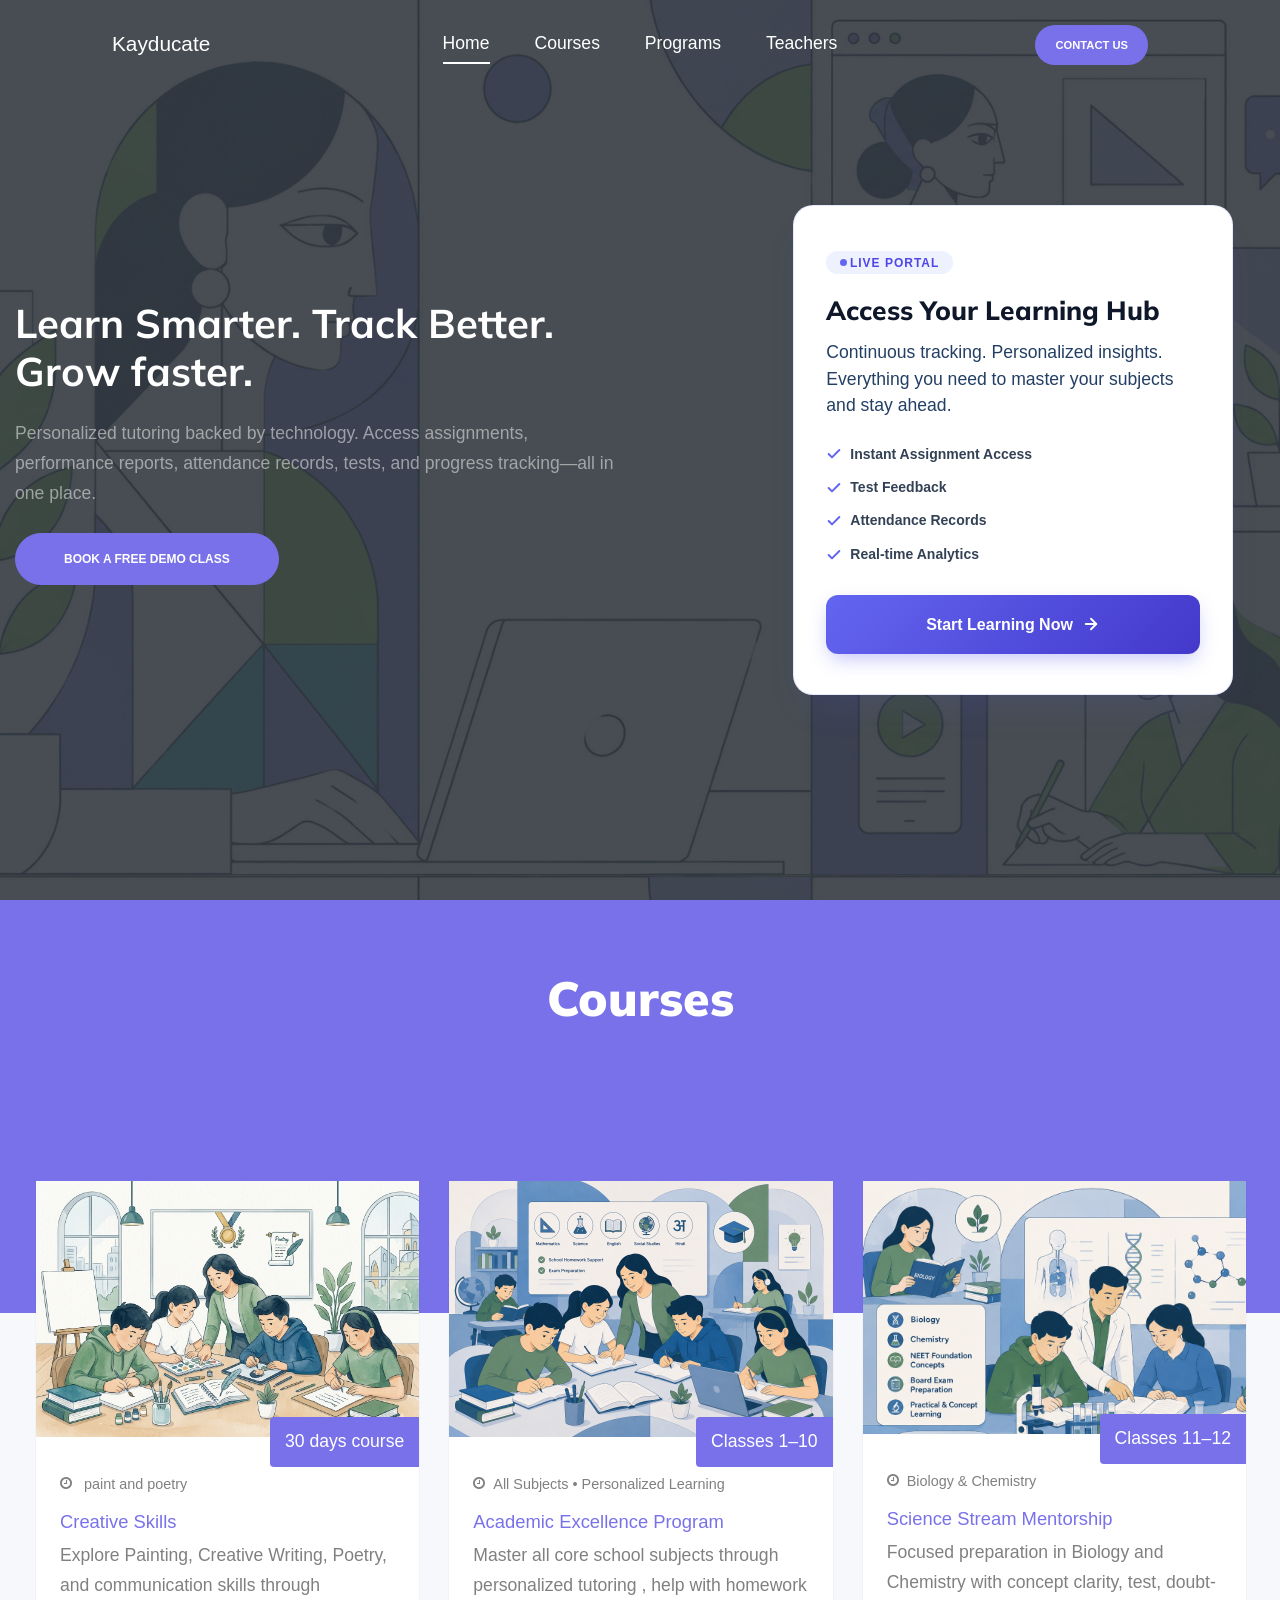
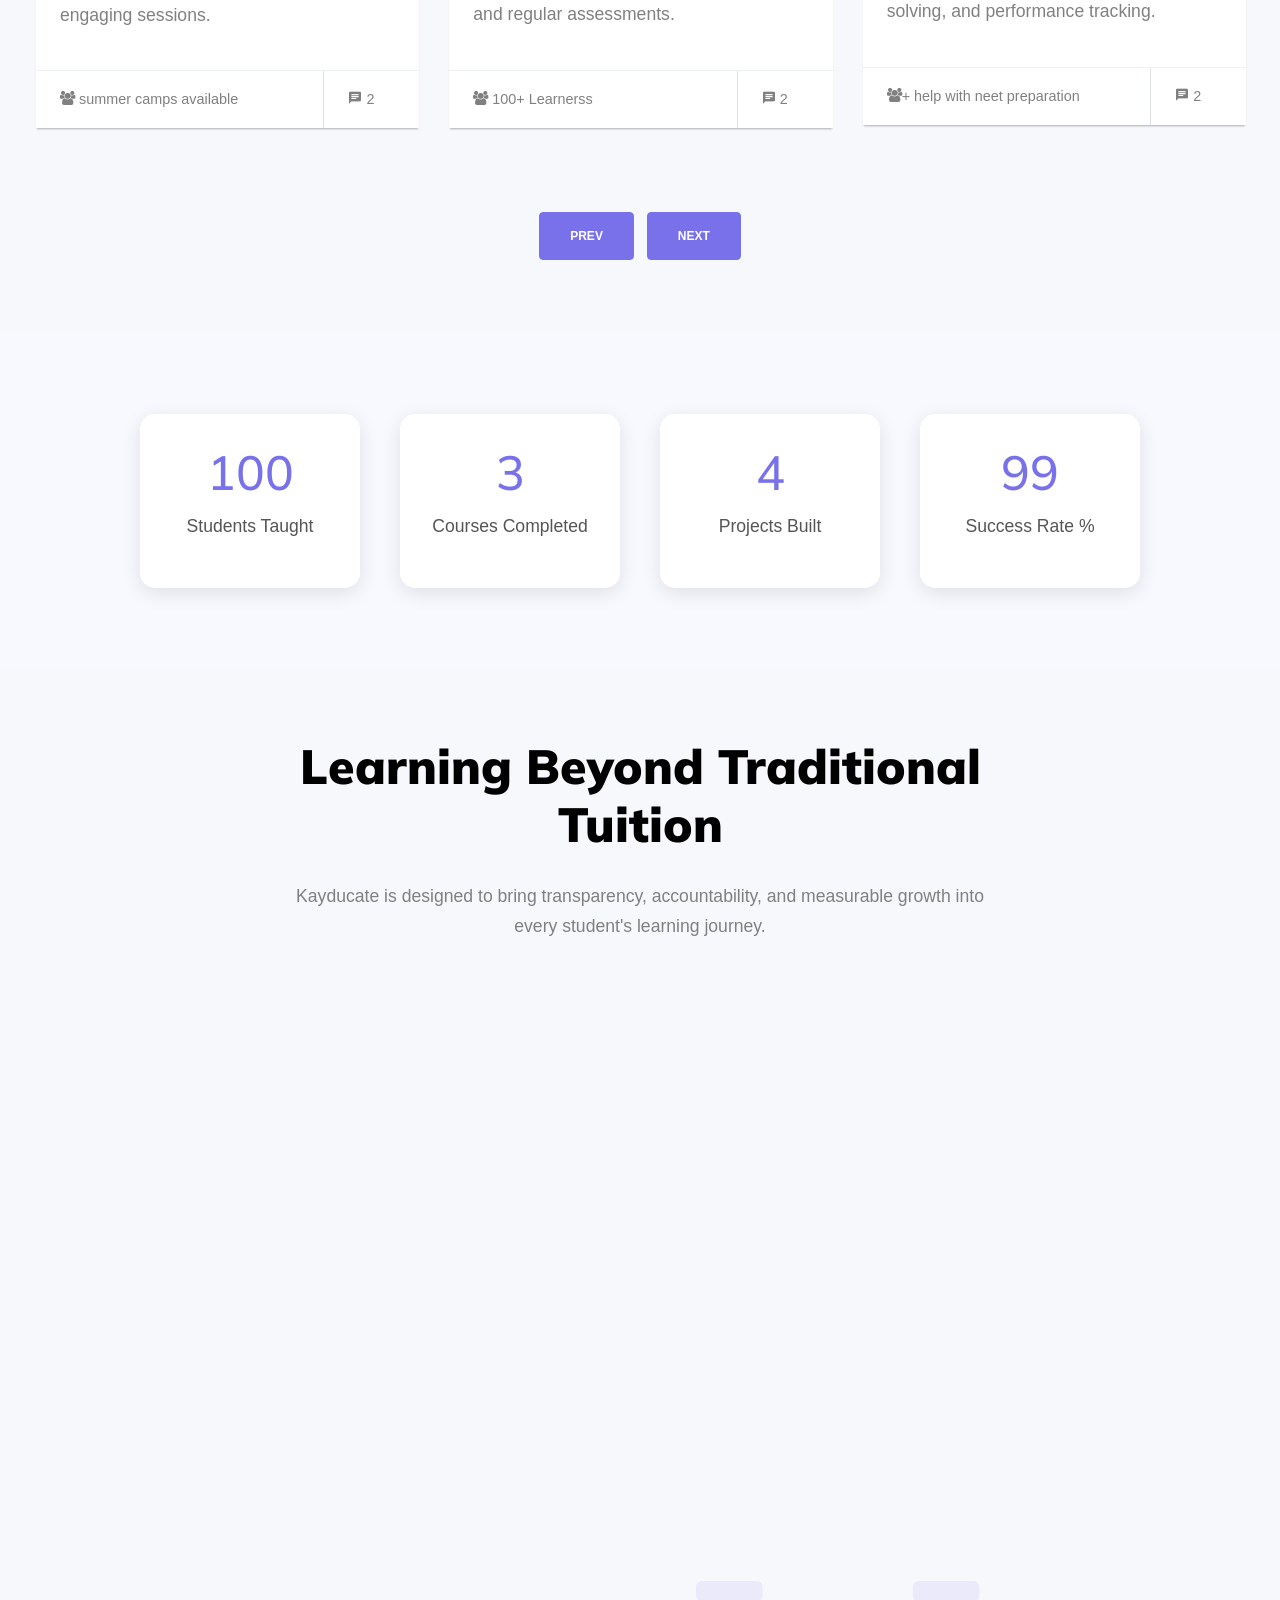
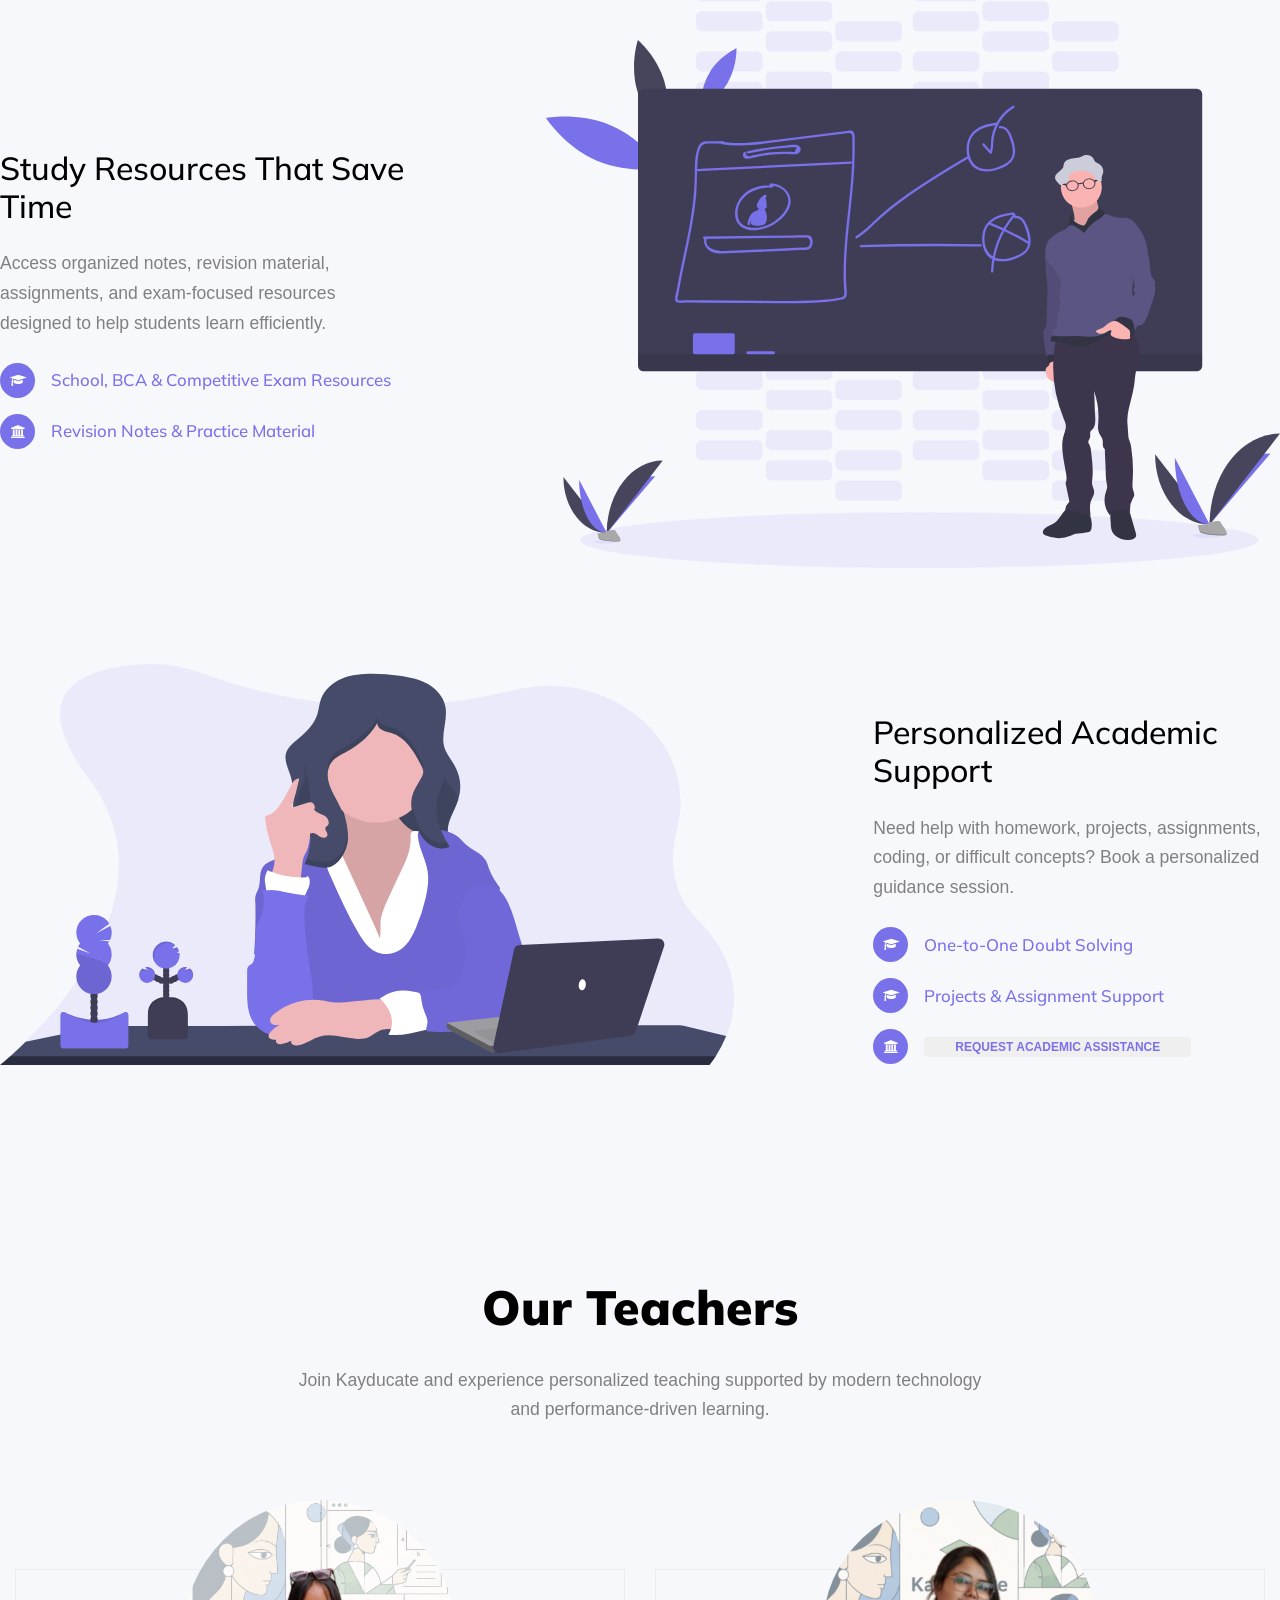
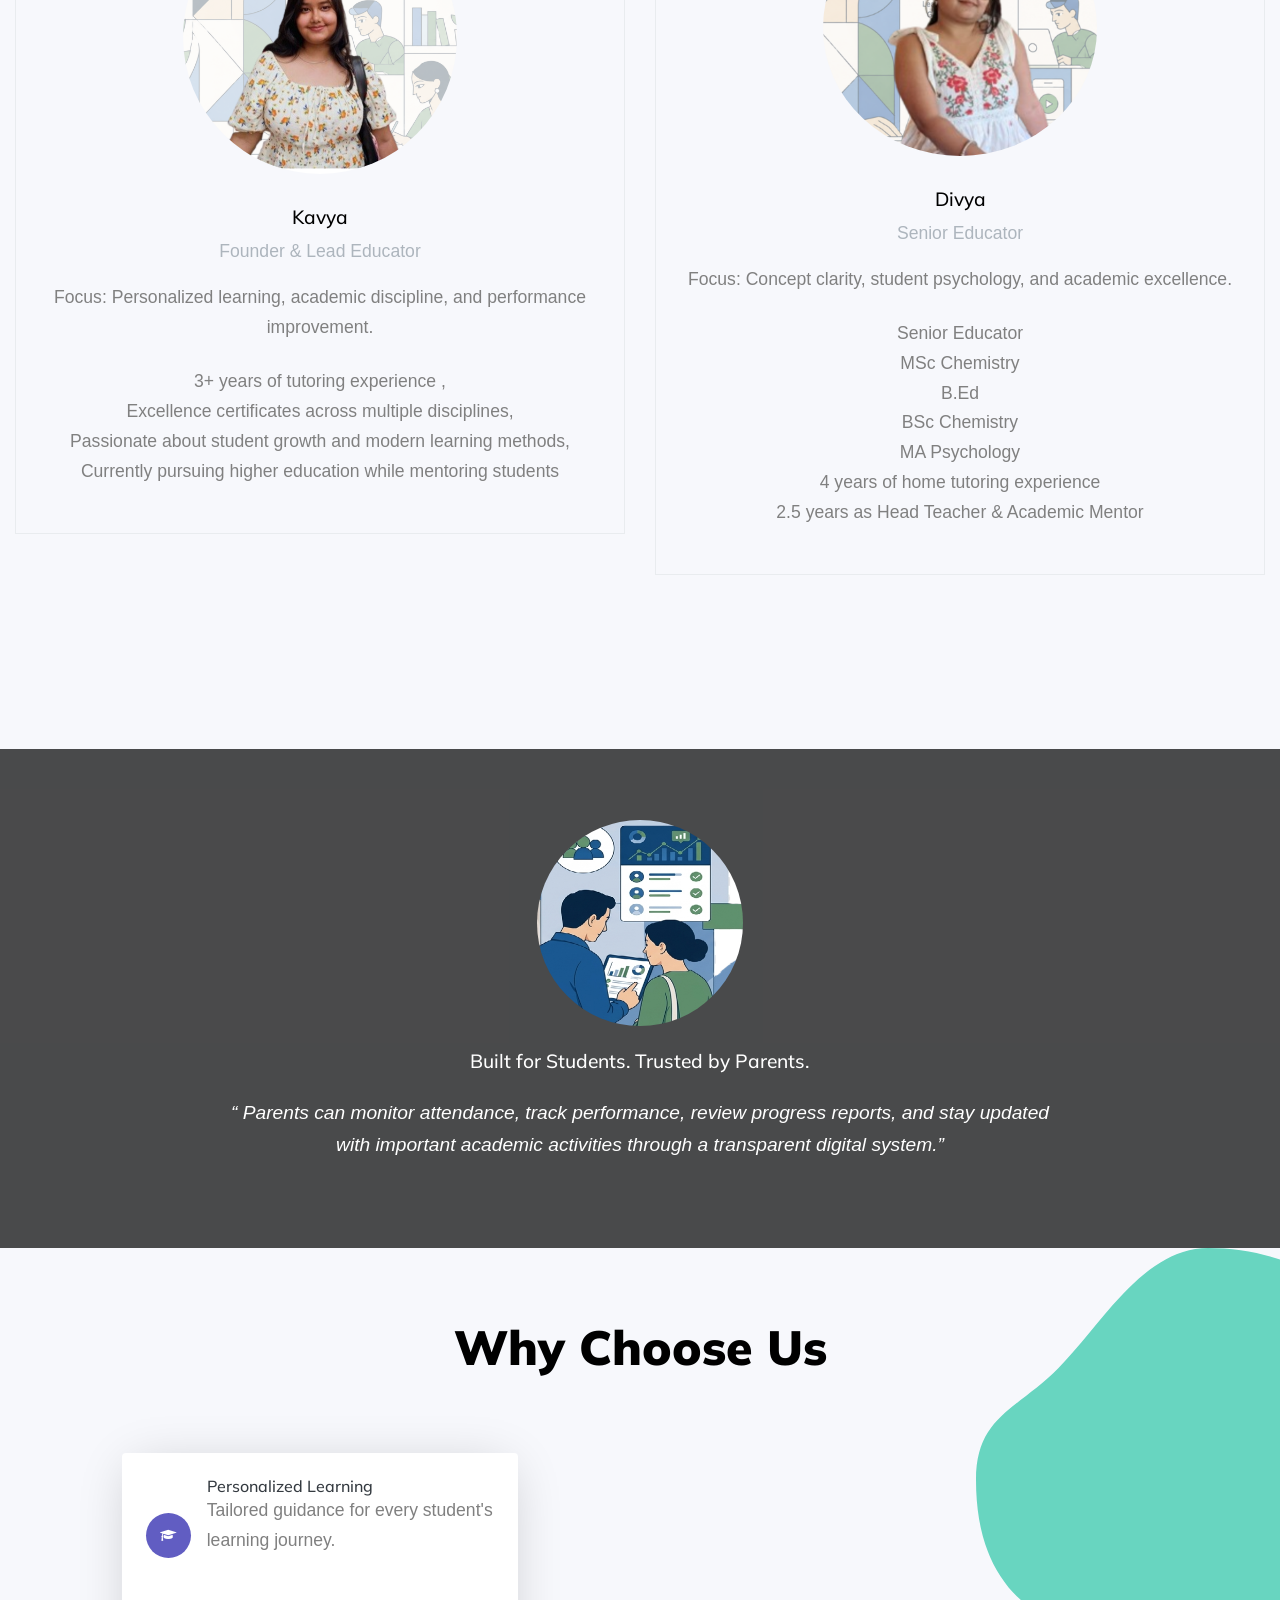
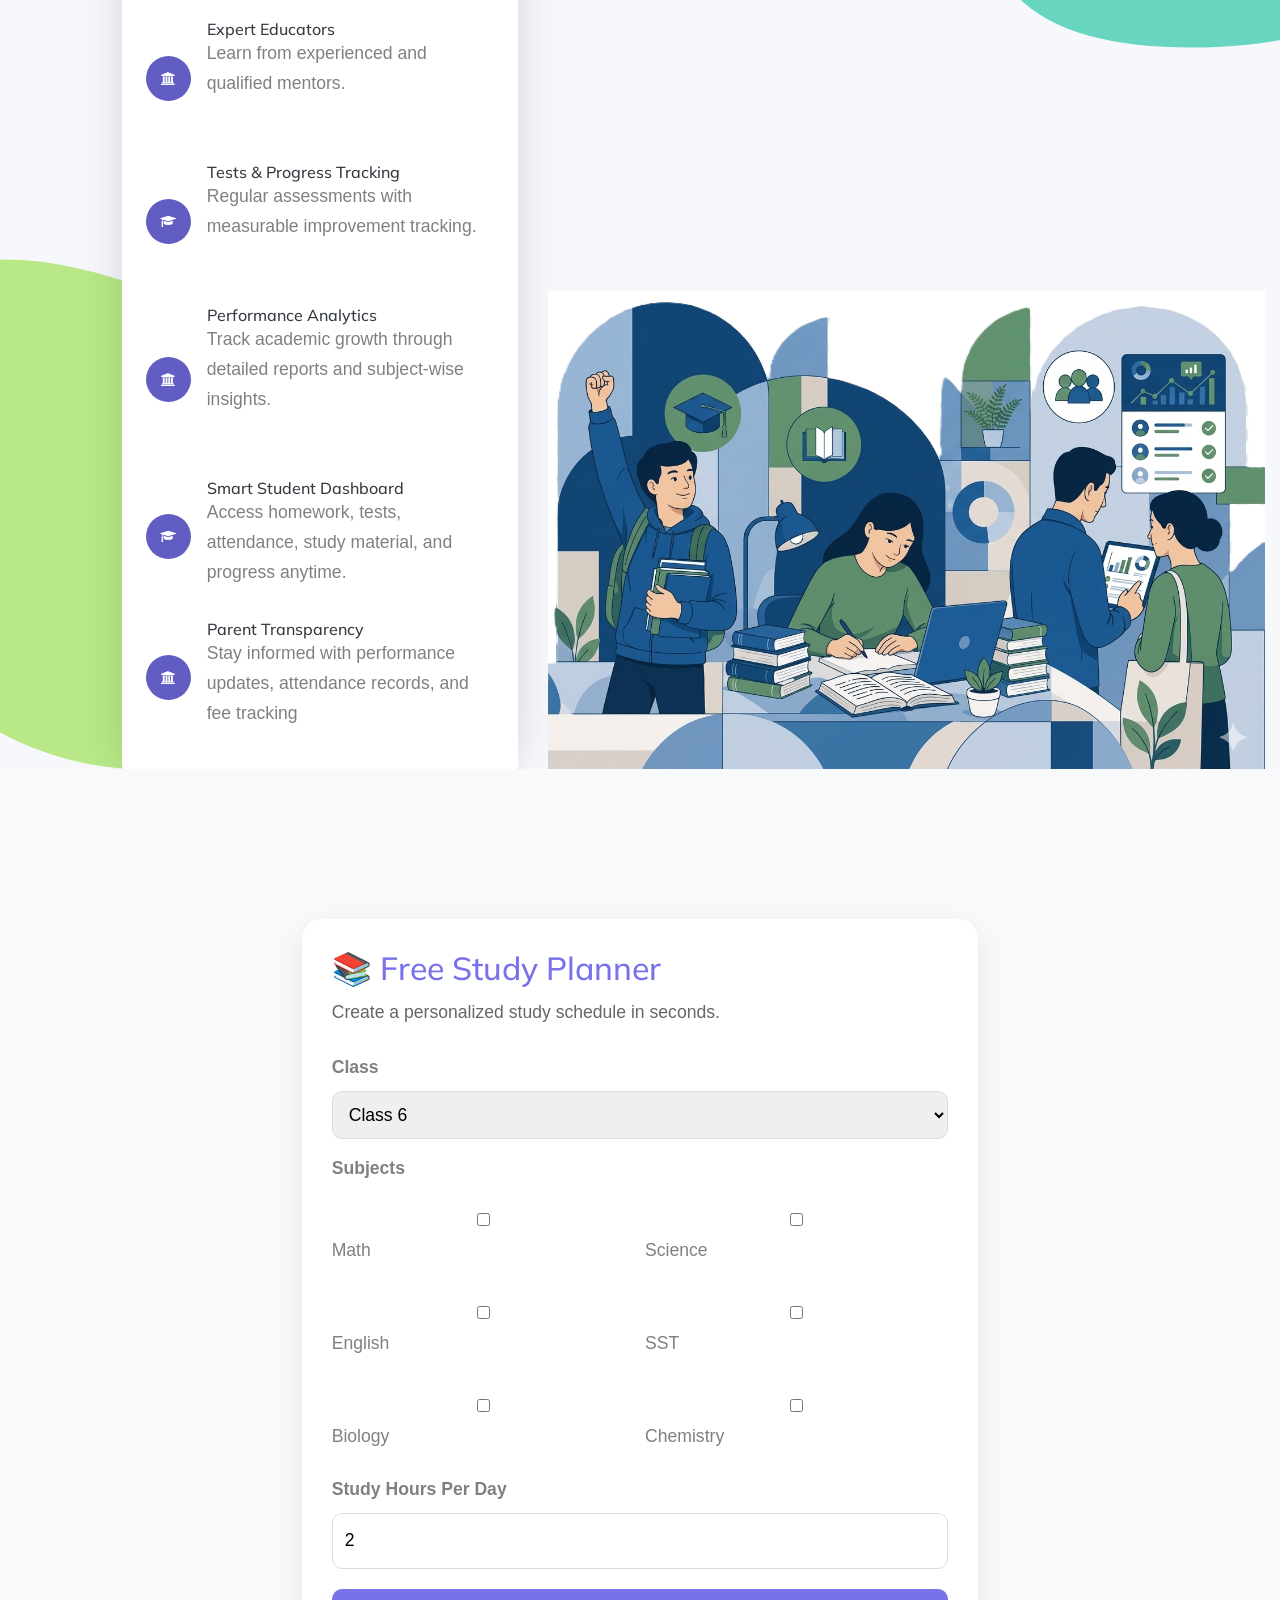
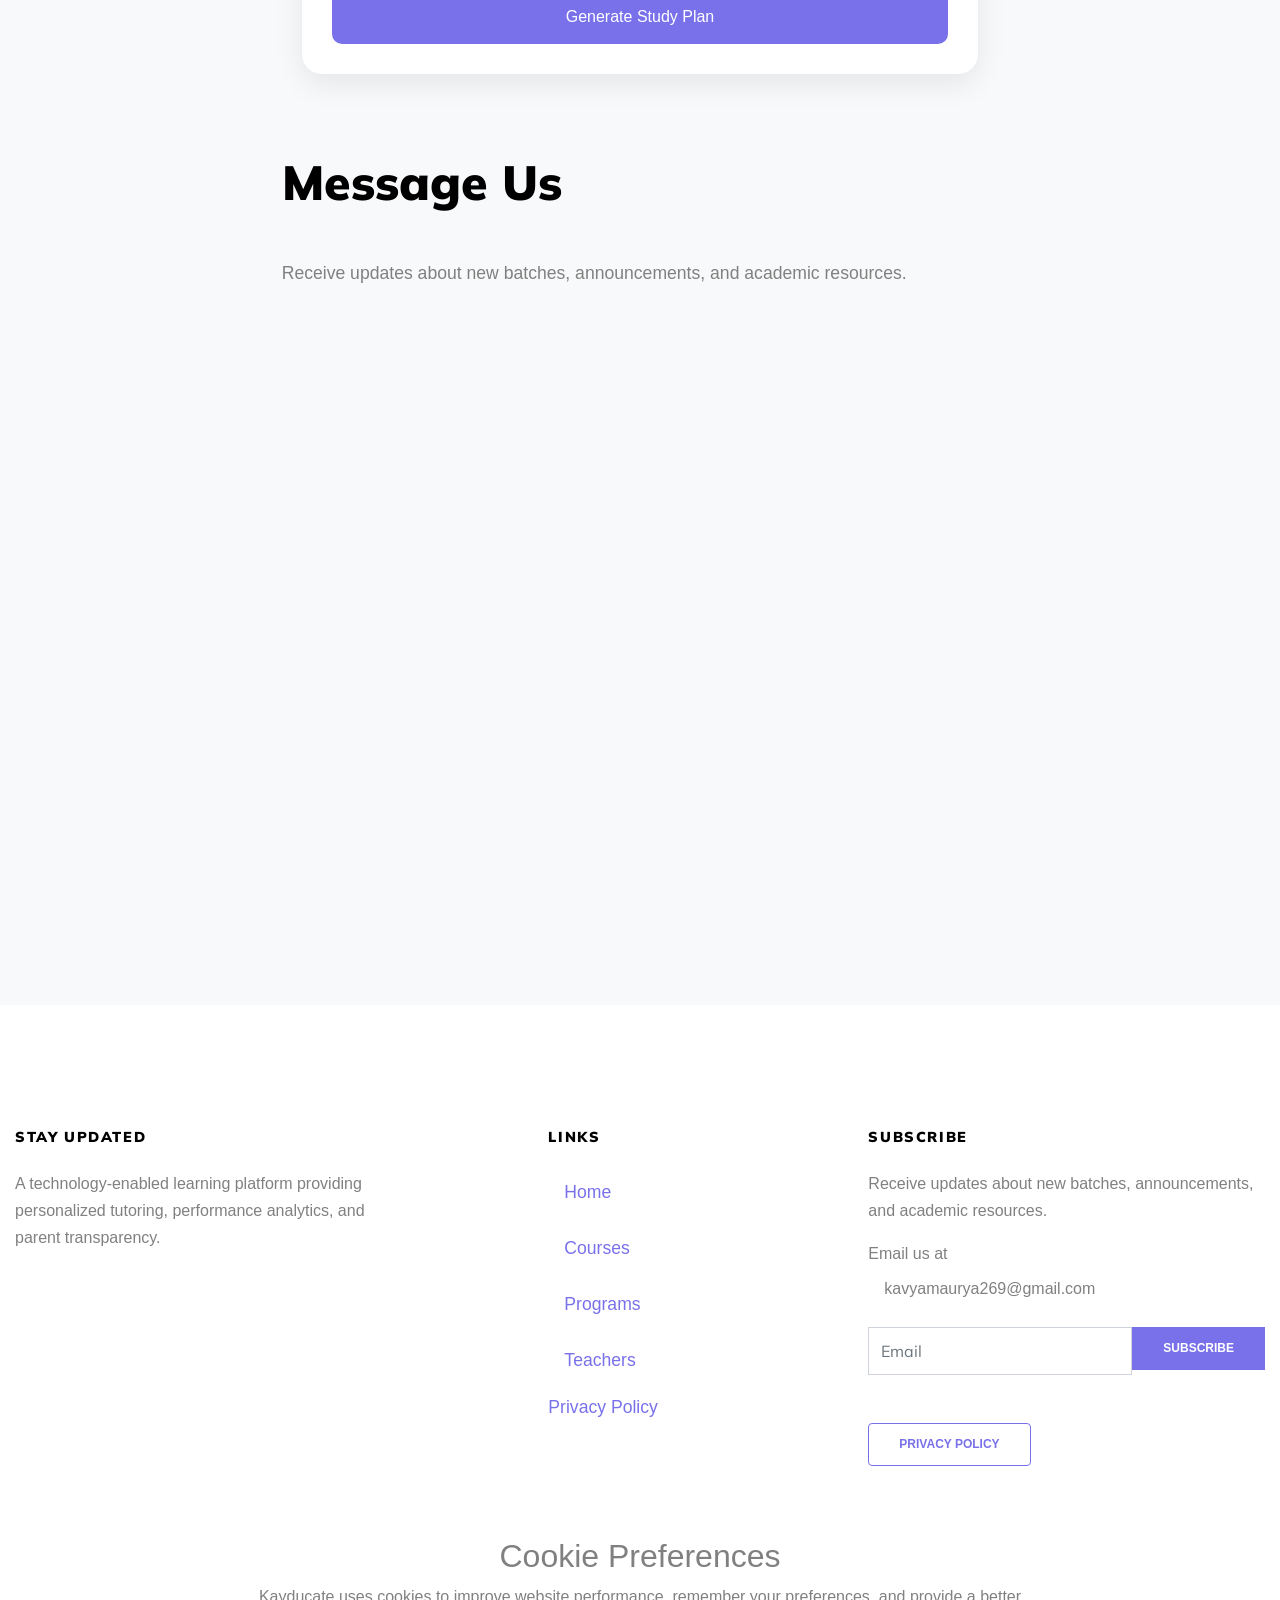
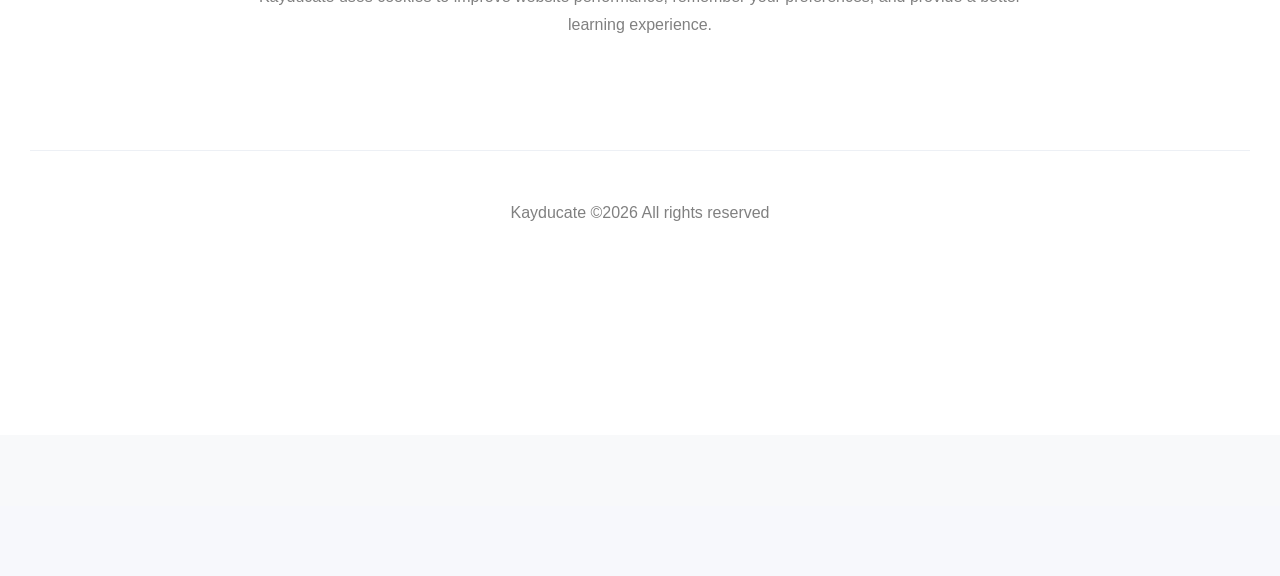
==== commit 8ee67392: "style.css updated" ====
--- a/index.html
+++ b/index.html
@@ -23,8 +23,9 @@
 
     <link rel="stylesheet" href="css/aos.css">
 
-    <link rel="stylesheet" href="css/style.css">
-    
+    <!-- <link rel="stylesheet" href="css/style.css"> -->
+    
+    <link rel="stylesheet" href="css/style.css?v=2">
   </head>
   <body data-spy="scroll" data-target=".site-navbar-target" data-offset="300">
   
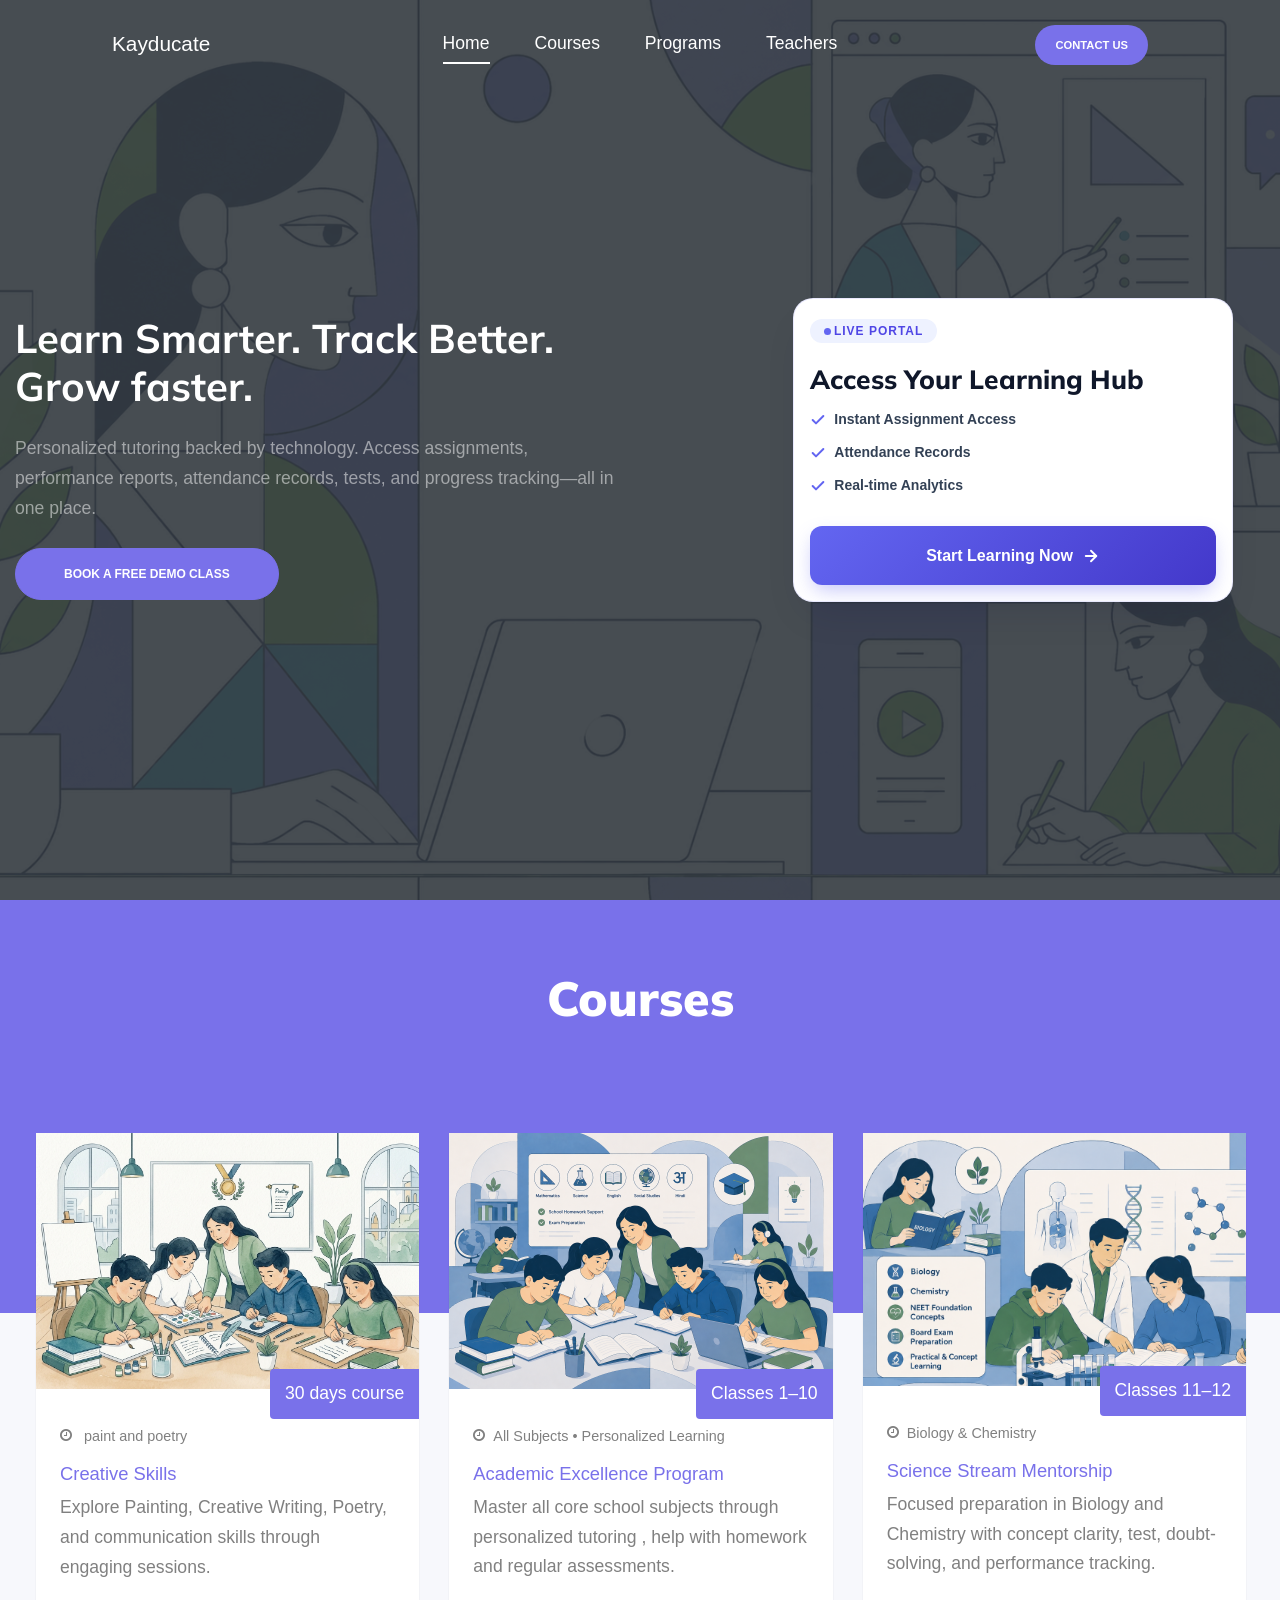
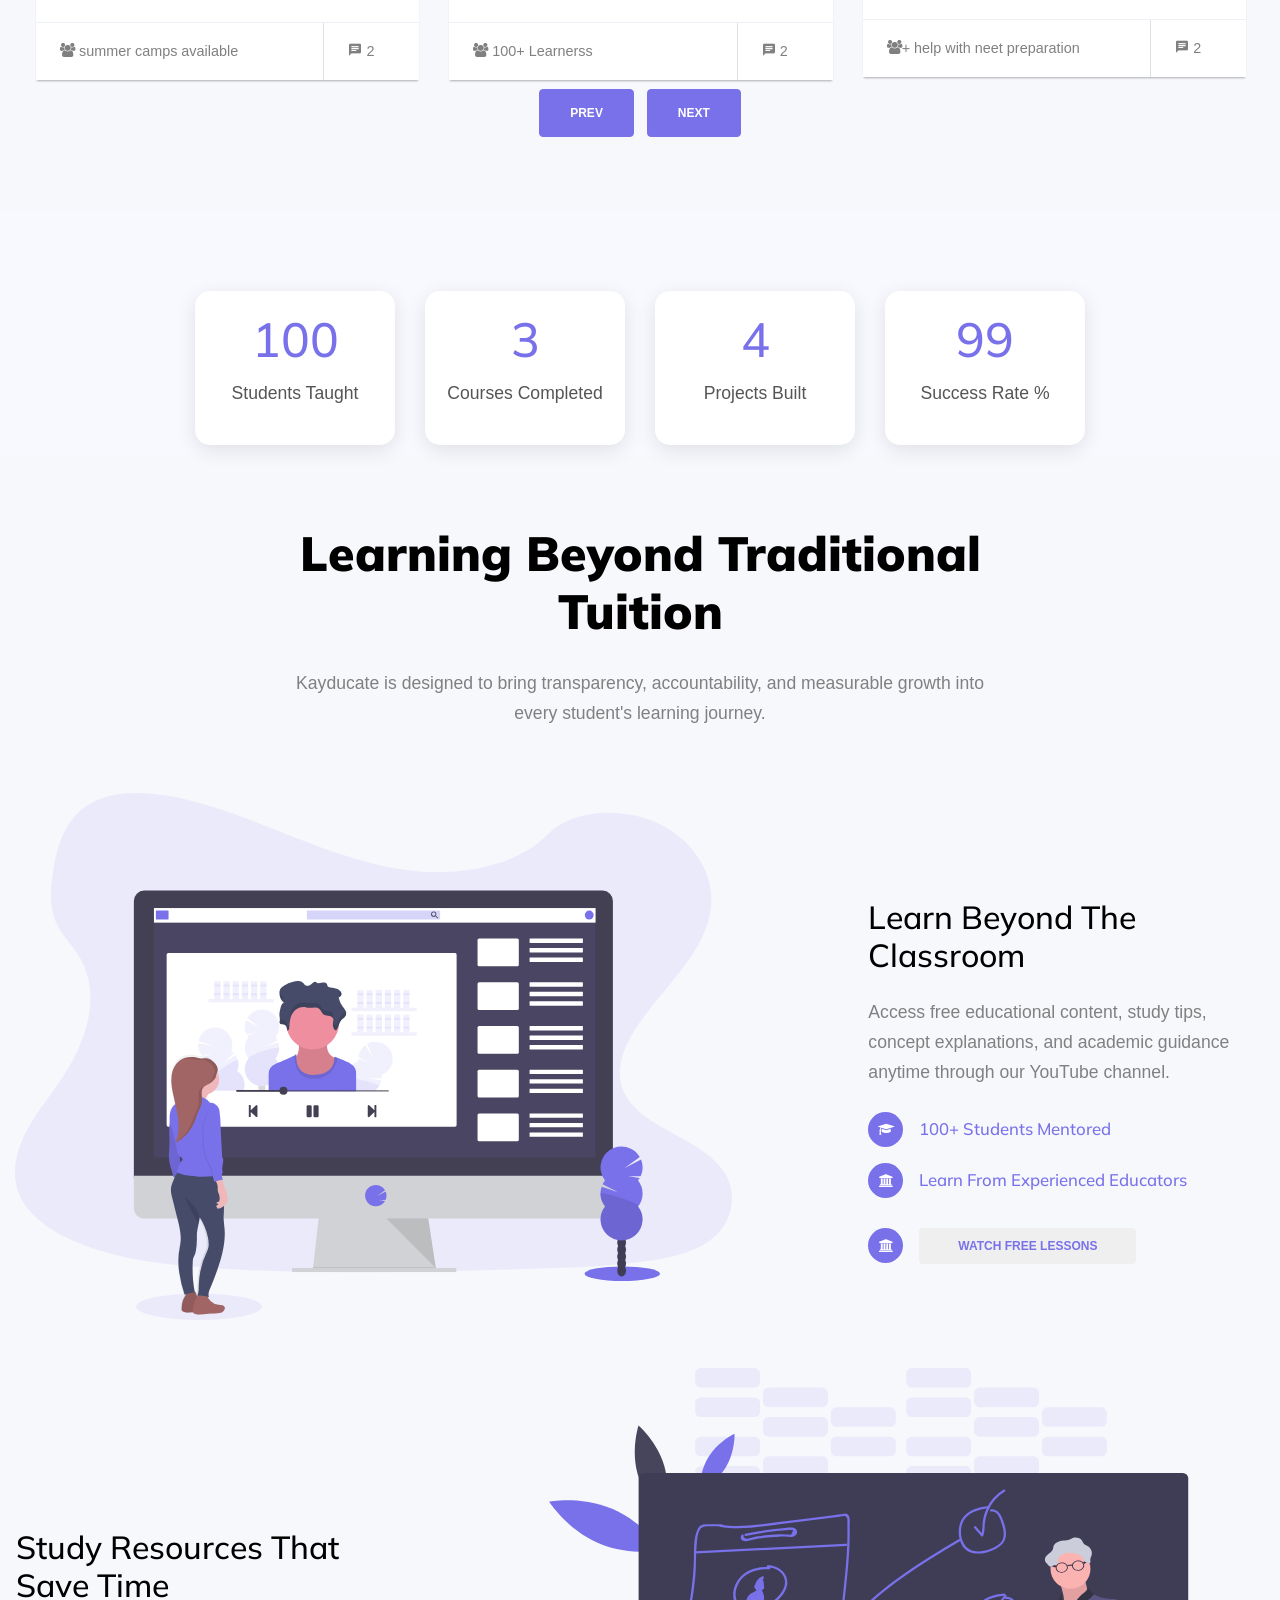
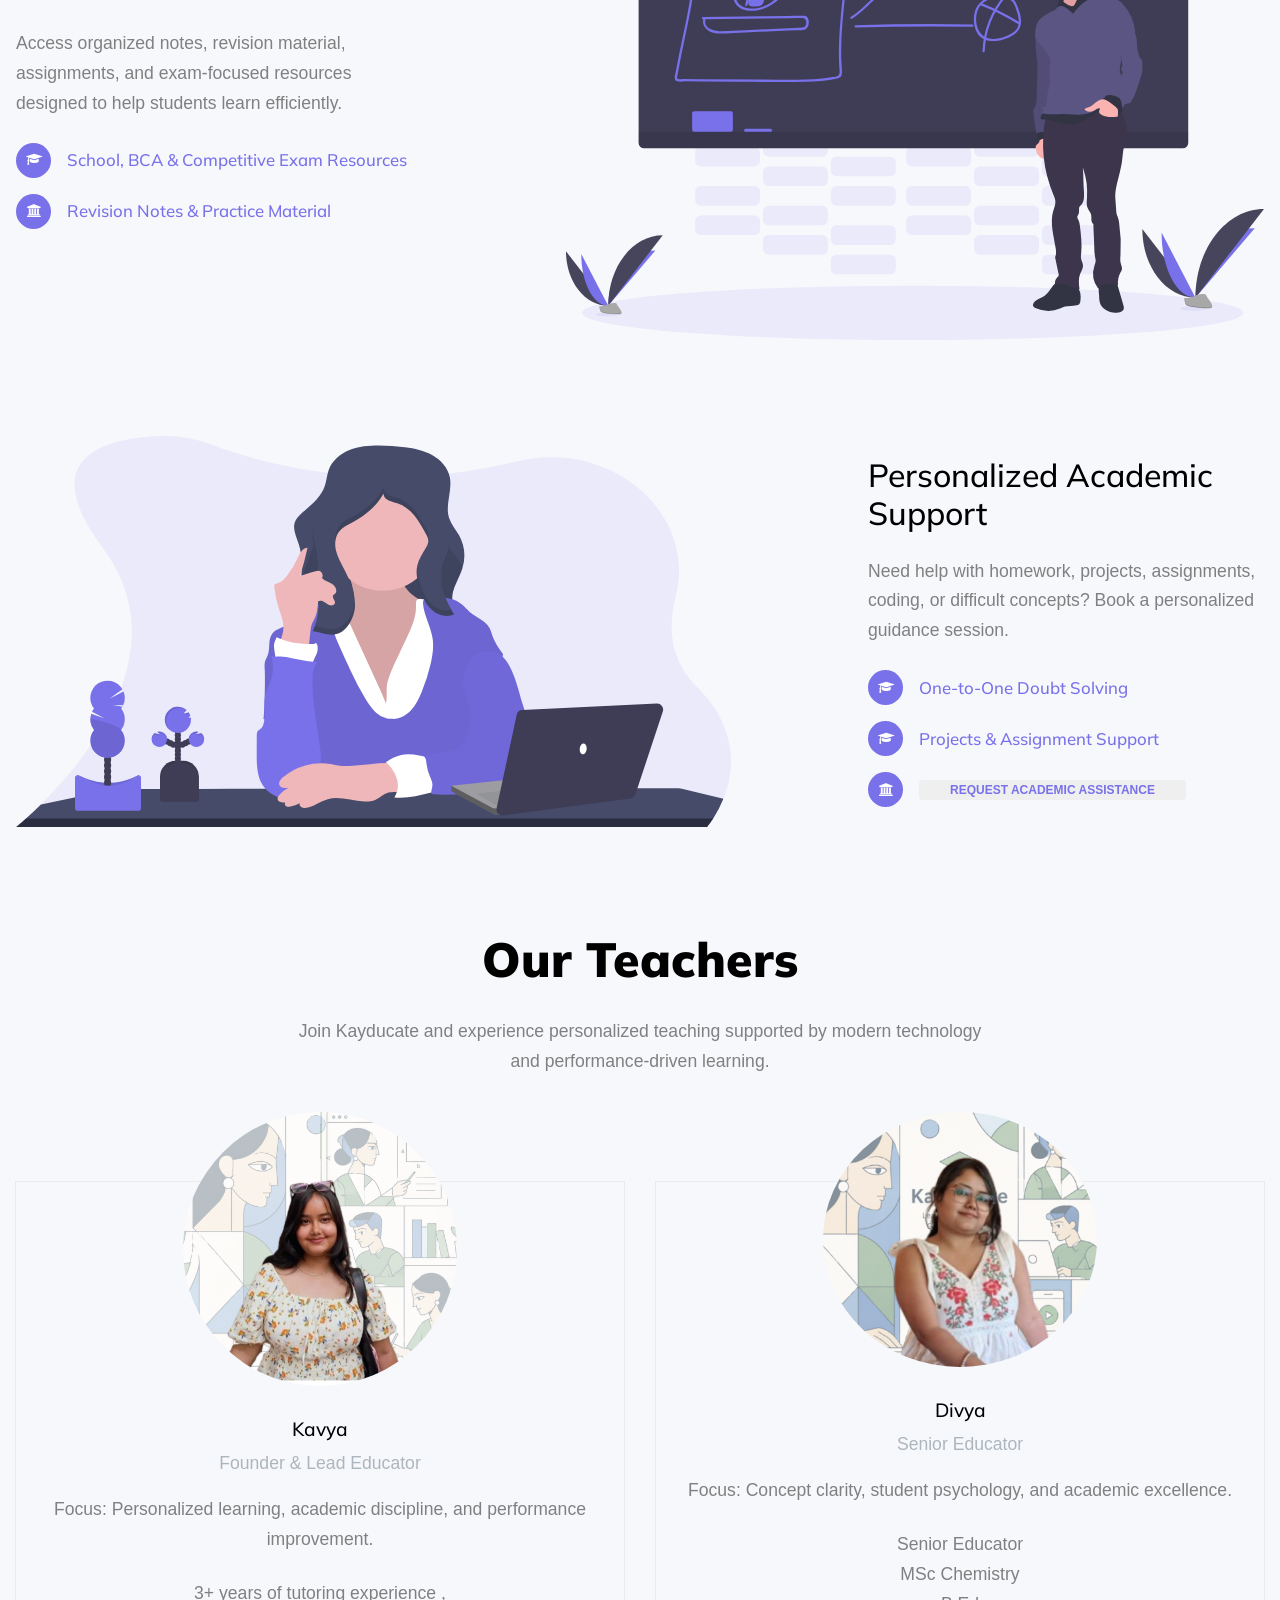
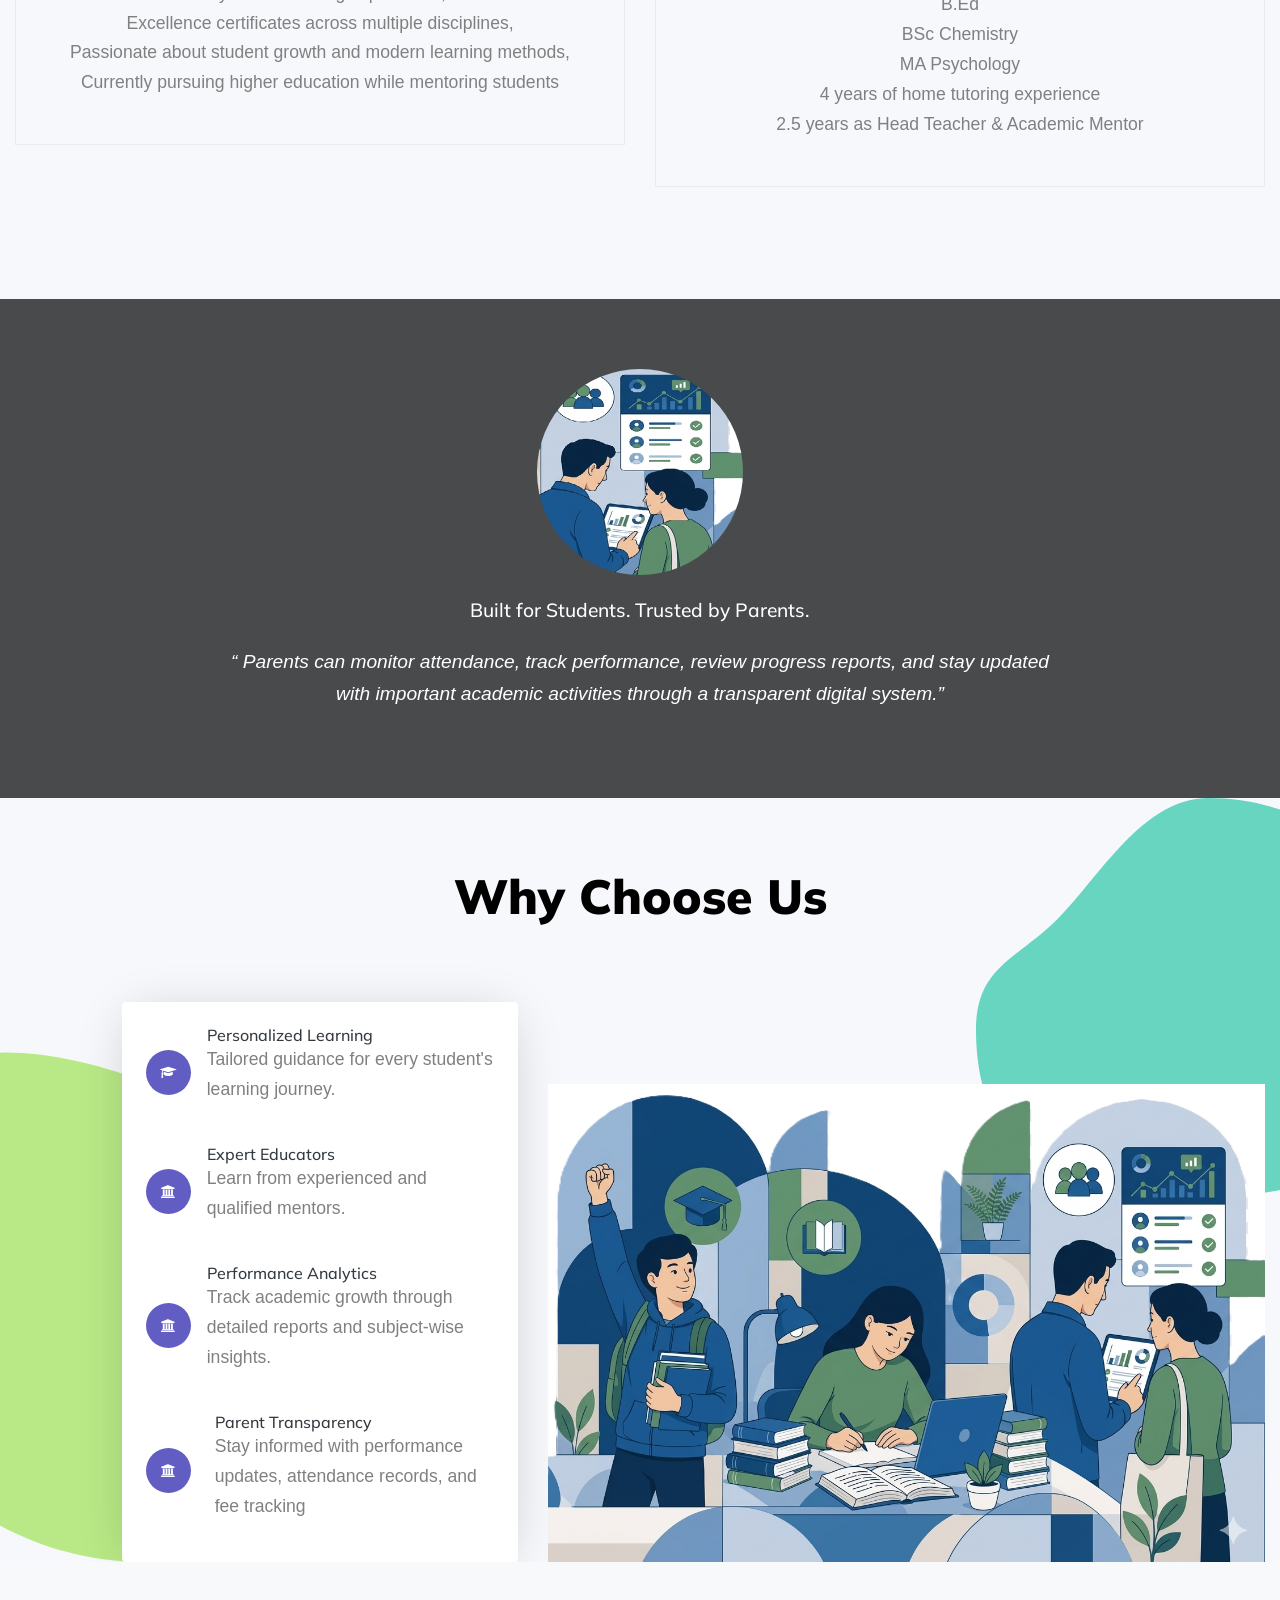
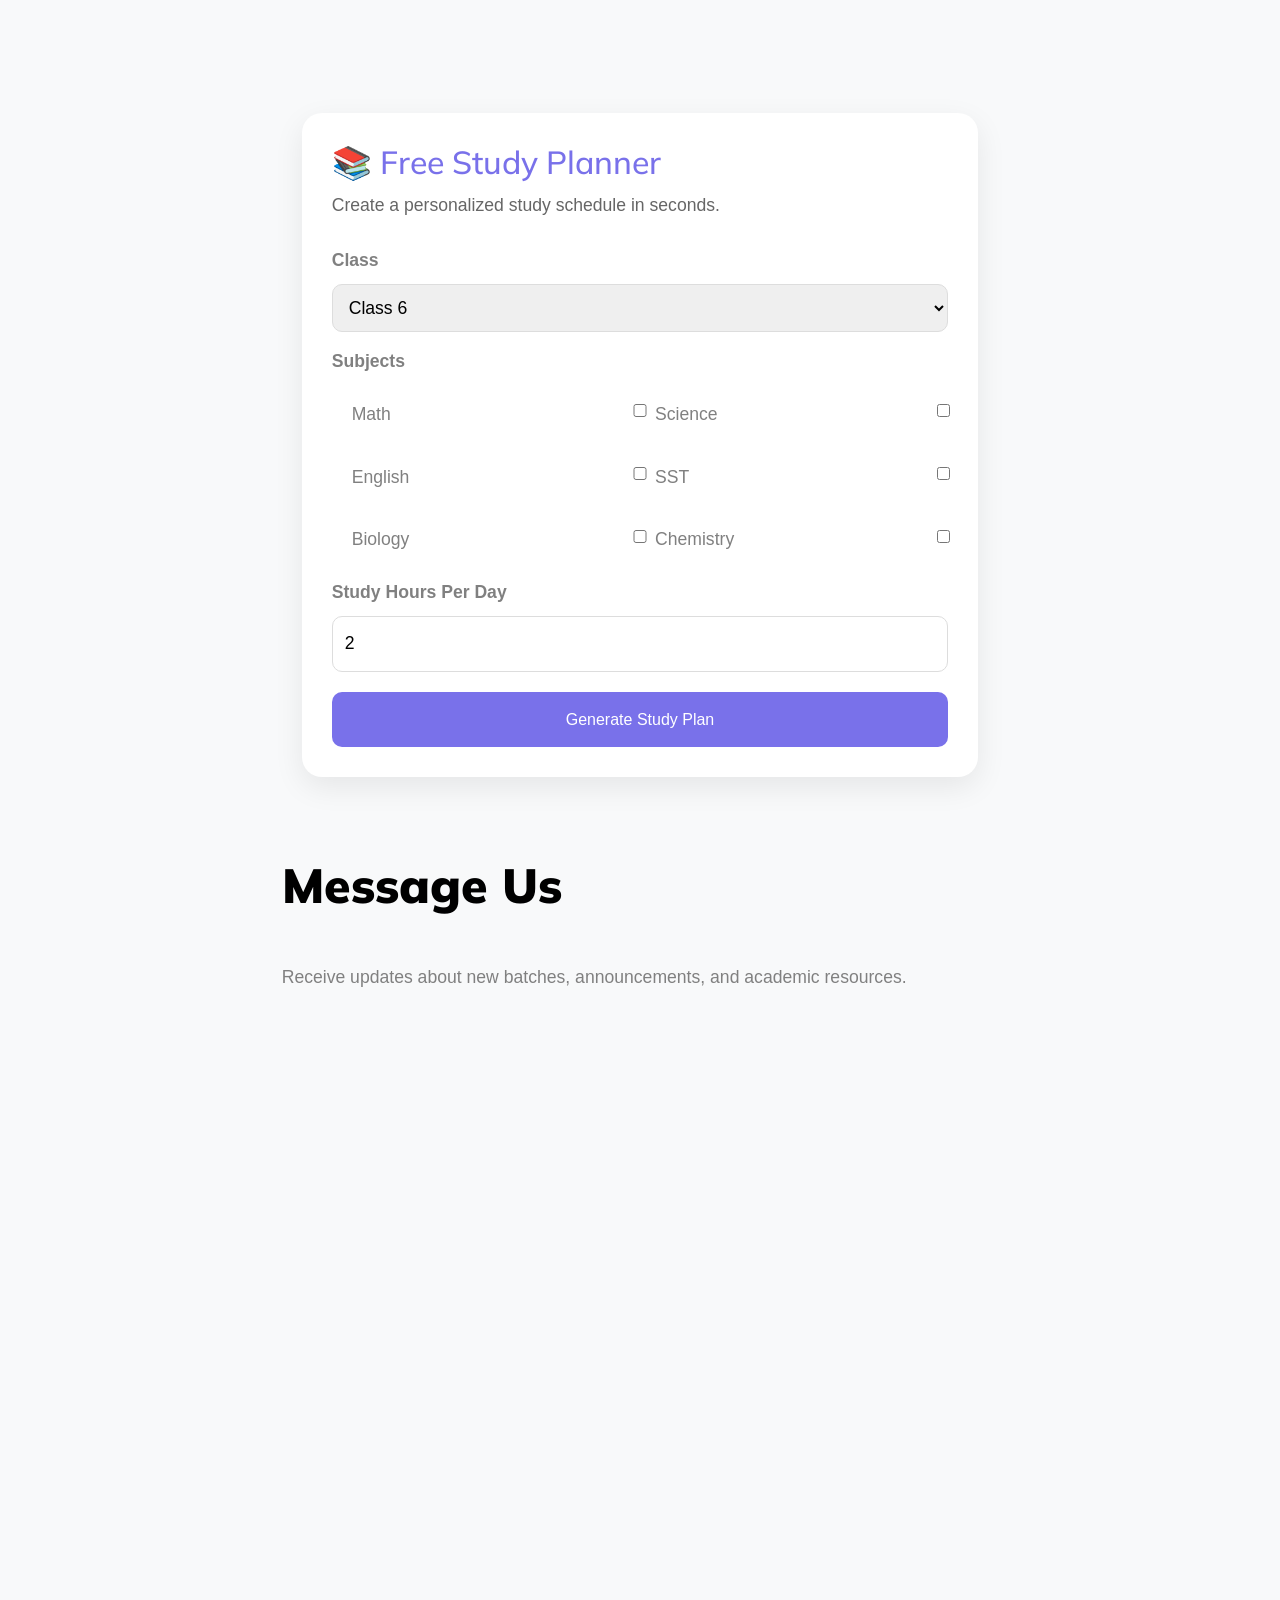
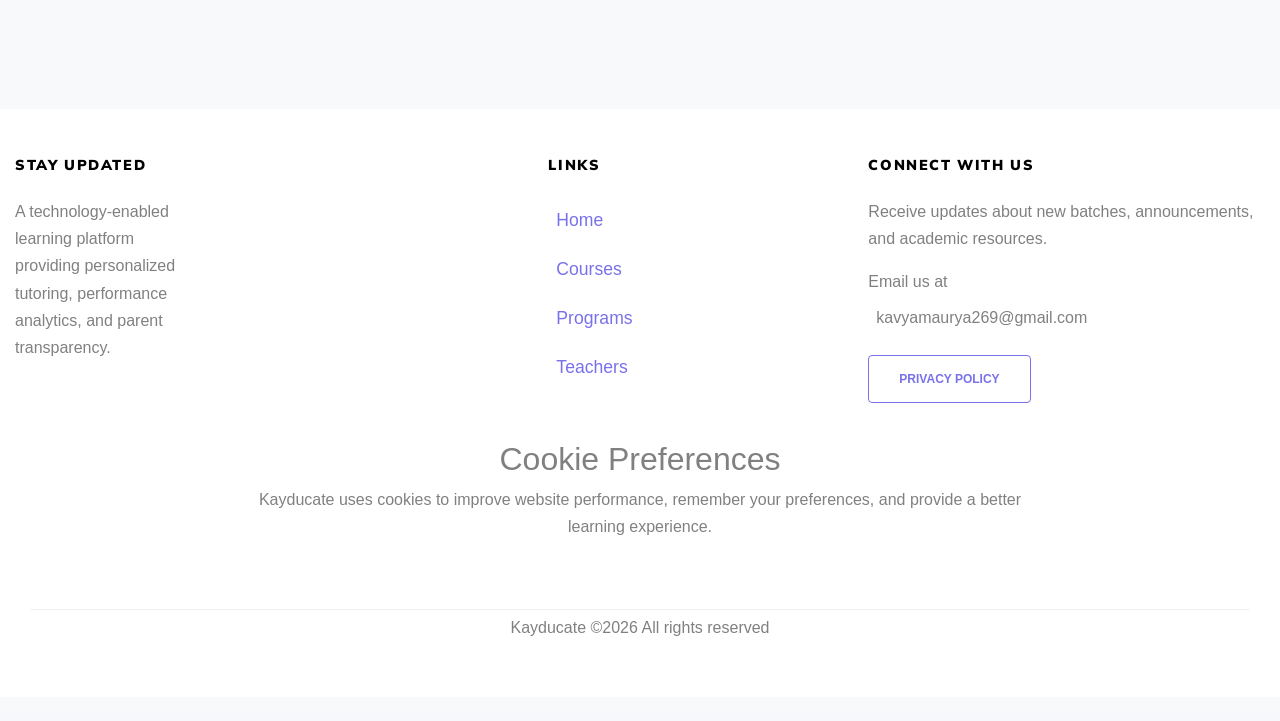
==== commit a7fc6452: "updated layout" ====
--- a/index.html
+++ b/index.html
@@ -23,7 +23,7 @@
 
     <link rel="stylesheet" href="css/aos.css">
 
-    <!-- <link rel="stylesheet" href="css/style.css"> -->
+    <!-- <link rel="stylesheet" href="css/style.css">-->
     
     <link rel="stylesheet" href="css/style.css?v=2">
   </head>
@@ -82,6 +82,7 @@
             <div class="col-12">
               <div class="row align-items-center">
                 <div class="col-lg-6 mb-4 my-5">
+                  <br>
                   <h1  data-aos="fade-up" data-aos-delay="100">Learn Smarter. Track Better. Grow faster. </h1>
                   <p class="mb-4"  data-aos="fade-up" data-aos-delay="200">Personalized tutoring backed by technology. Access assignments, performance reports, attendance records, tests, and progress tracking—all in one place.</p>
                   <p data-aos="fade-up" data-aos-delay="300"><a href="#demoClass" class="btn btn-primary py-3 px-5 btn-pill">Book a Free Demo Class</a></p>
@@ -89,7 +90,7 @@
                 </div>
 
                 <div class="col-lg-5 ml-auto" data-aos="fade-up" data-aos-delay="500">
- <div class="kayducate-portal-card">
+ <div class="kayducate-portal-card ">
   <div class="card-glow"></div>
   <div class="card-content">
     <div class="badge">
@@ -97,17 +98,17 @@
     </div>
     
     <h2>Access Your Learning Hub</h2>
-    <p>Continuous tracking. Personalized insights. Everything you need to master your subjects and stay ahead.</p>
-    
+    <!-- <p>Continuous tracking. Personalized insights. Everything you need to master your subjects and stay ahead.</p>
+     -->
     <div class="features-list">
       <div class="feature-item">
         <svg width="16" height="16" viewBox="0 0 24 24" fill="none" stroke="#6366f1" stroke-width="3" stroke-linecap="round" stroke-linejoin="round"><polyline points="20 6 9 17 4 12"></polyline></svg>
         <span>Instant Assignment Access</span>
       </div>
-      <div class="feature-item">
+      <!-- <div class="feature-item">
         <svg width="16" height="16" viewBox="0 0 24 24" fill="none" stroke="#6366f1" stroke-width="3" stroke-linecap="round" stroke-linejoin="round"><polyline points="20 6 9 17 4 12"></polyline></svg>
         <span>Test Feedback</span>
-      </div>
+      </div> -->
       <div class="feature-item">
         <svg width="16" height="16" viewBox="0 0 24 24" fill="none" stroke="#6366f1" stroke-width="3" stroke-linecap="round" stroke-linejoin="round"><polyline points="20 6 9 17 4 12"></polyline></svg>
         <span>Attendance Records</span>
@@ -313,7 +314,7 @@
 
 
 
-    <div class="site-section" id="programs-section">
+    <div class="site-section pb-2" id="programs-section">
       <div class="container">
         <div class="row mb-5 justify-content-center">
           <div class="col-lg-7 text-center"  data-aos="fade-up" data-aos-delay="">
@@ -347,7 +348,7 @@
           </div>
         </div>
 
-        <div class="row mb-5 align-items-center">
+        <div class="row mb-5 align-items-center px-3">
           <div class="col-lg-7 mb-5 order-1 order-lg-2" data-aos="fade-up" data-aos-delay="100">
             <img src="images/undraw_teaching.svg" alt="Image" class="img-fluid">
           </div>
@@ -367,8 +368,8 @@
           </div>
         </div>
 
-        <div class="row mb-5 align-items-center" id="demoClass" >
-          <div class="col-lg-7 mb-5" data-aos="fade-up" data-aos-delay="100">
+        <div class="row mb-5 px-3 align-items-center" id="demoClass" >
+          <div class="col-lg-7 " data-aos="fade-up" data-aos-delay="100">
             <img src="images/undraw_teacher.svg" alt="Image" class="img-fluid">
           </div>
           <div class="col-lg-4 ml-auto" data-aos="fade-up" data-aos-delay="200">
@@ -402,10 +403,10 @@
       </div>
     </div>
 
-    <div class="site-section" id="teachers-section">
+    <div class="site-section py-2" id="teachers-section">
       <div class="container">
 
-        <div class="row mb-5 justify-content-center">
+        <div class="row mb-2 justify-content-center">
           <div class="col-lg-7 mb-5 text-center"  data-aos="fade-up" data-aos-delay="">
             <h2 class="section-title">Our Teachers</h2>
             <p class="mb-5">Join Kayducate and experience personalized teaching supported by modern technology and performance-driven learning.</p>
@@ -508,40 +509,30 @@
               <div class="d-flex align-items-center custom-icon-wrap custom-icon-light mb-3">
                 <div class="mr-3"><span class="custom-icon-inner"><span class="icon icon-graduation-cap"></span></span></div>
                 <div><h3 class="m-0">Personalized Learning</h3>
-                 <p class="mb-5">Tailored guidance for every student's learning journey.</p></div>
+                 <p class="mb-4">Tailored guidance for every student's learning journey.</p></div>
 
               </div>
 
               <div class="d-flex align-items-center custom-icon-wrap custom-icon-light mb-3">
                 <div class="mr-3"><span class="custom-icon-inner"><span class="icon icon-university"></span></span></div>
                 <div><h3 class="m-0">Expert Educators</h3>
-                <p class="mb-5">Learn from experienced and qualified mentors.</p>
+                <p class="mb-4">Learn from experienced and qualified mentors.</p>
                 </div>
               </div>
 
-              <div class="d-flex align-items-center custom-icon-wrap custom-icon-light mb-3">
-                <div class="mr-3"><span class="custom-icon-inner"><span class="icon icon-graduation-cap"></span></span></div>
-                <div><h3 class="m-0">Tests & Progress Tracking</h3>
-                  <p class="mb-5">Regular assessments with measurable improvement tracking.</p>
-                  </div>
-                </div>
+            
 
               <div class="d-flex align-items-center custom-icon-wrap custom-icon-light mb-3">
                 <div class="mr-3"><span class="custom-icon-inner"><span class="icon icon-university"></span></span></div>
                 <div><h3 class="m-0">Performance Analytics</h3>
-                <p class="mb-5">Track academic growth through detailed reports and subject-wise insights.</p>
+                <p class="mb-4">Track academic growth through detailed reports and subject-wise insights.</p>
                 </div>
               </div>
 
-              <div class="d-flex align-items-center custom-icon-wrap custom-icon-light mb-3">
-                <div class="mr-3"><span class="custom-icon-inner"><span class="icon icon-graduation-cap"></span></span></div>
-                <div><h3 class="m-0">Smart Student Dashboard</h3>
-                <p>Access homework, tests, attendance, study material, and progress anytime.</p>
-                </div>
-              </div>
+             
 
               <div class="d-flex align-items-center custom-icon-wrap custom-icon-light">
-                <div class="mr-3"><span class="custom-icon-inner"><span class="icon icon-university"></span></span></div>
+                <div class="mr-4"><span class="custom-icon-inner"><span class="icon icon-university"></span></span></div>
                 <div><h3 class="m-0">Parent Transparency </h3>
                 <p>Stay informed with performance updates, attendance records, and fee tracking</p></div>
               </div>
@@ -557,8 +548,8 @@
       </div>
     </div>
 
-    <div class="site-section bg-light" id="contact-section">
-      <div class="container">
+    <div class="site-section bg-light pb-3" id="contact-section">
+      <div class="container pb-0">
 
         <div class="row justify-content-center">
           <div class="col-md-7">
@@ -582,13 +573,13 @@
         </select>
 
         <label>Subjects</label>
-        <div class="subjects">
-            <label><input type="checkbox" value="Math"> Math</label>
-            <label><input type="checkbox" value="Science"> Science</label>
-            <label><input type="checkbox" value="English"> English</label>
-            <label><input type="checkbox" value="SST"> SST</label>
-            <label><input type="checkbox" value="Biology"> Biology</label>
-            <label><input type="checkbox" value="Chemistry"> Chemistry</label>
+        <div class="subjects form-check">
+            <label><input type="checkbox" class="form-check-input"  value="Math"> Math</label>
+            <label><input type="checkbox" class="form-check-input" value="Science"> Science</label>
+            <label><input type="checkbox" class="form-check-input" value="English"> English</label>
+            <label><input type="checkbox" class="form-check-input" value="SST"> SST</label>
+            <label><input type="checkbox" class="form-check-input" value="Biology"> Biology</label>
+            <label><input type="checkbox" class="form-check-input" value="Chemistry"> Chemistry</label>
         </div>
 
         <label>Study Hours Per Day</label>
@@ -734,14 +725,15 @@
   </div>
 </div>
      
-    <footer class="footer-section bg-white">
-      <div class="container">
+    <footer class="footer-section bg-white pt-5 pb-1">
+      <div class="container pb-1">
         <div class="row">
-          <div class="col-md-4">
+          <div class="col-md-2">
             <h3>Stay Updated</h3>
              <p>A technology-enabled learning platform providing personalized tutoring, performance analytics, and parent transparency.</p>
           
             </div>
+            
           <div class="col-md-3 ml-auto">
             <h3>Links</h3>
             <ul class="list-unstyled footer-links">
@@ -749,23 +741,23 @@
                 <li><a href="#courses-section" class="nav-link">Courses</a></li>
                 <li><a href="#programs-section" class="nav-link">Programs</a></li>
                 <li><a href="#teachers-section" class="nav-link">Teachers</a></li>
-                <li><a href="#privacyModal">Privacy Policy</a></li>
+    
             </ul>
           </div>
 
           <div class="col-md-4">
-            <h3>Subscribe</h3>
+            <h3>Connect With Us</h3>
             <p> Receive updates about new batches, announcements, and academic resources.</p>
             <p> Email us at<a class="nav-link"> kavyamaurya269@gmail.com</a></p>
 
-          
+<!--           
             <form action="#" class="footer-subscribe">
               <div class="d-flex mb-5">
                 <input type="text" class="form-control rounded-0" placeholder="Email">
                 <input type="submit" class="btn btn-primary rounded-0" value="Subscribe">
                 <br>
                 
-              </div>
+              </div> -->
               <button type="button" class="btn btn-outline-primary" data-toggle="modal" data-target="#privacyModal">
   Privacy Policy
 </button>
@@ -774,8 +766,8 @@
 
         </div>
 
-        <section class="site-section" id="cookie-preferences">
-  <div class="container">
+        <section class="site-section py-3 pb-0" id="cookie-preferences">
+  <div class="container py-3">
     <div class="row justify-content-center text-center mb-4">
       <div class="col-lg-8">
         <h2 class="section-title-underline">
@@ -788,9 +780,9 @@
       </div>
     </div>
 
-        <div class="row pt-5 mt-5 text-center">
+        <div class="row pt-1 mt-5 text-center">
           <div class="col-md-12">
-            <div class="border-top pt-5">
+            <div class="border-top pt-1">
             <p>
         <!-- Link back to Colorlib can't be removed. Template is licensed under CC BY 3.0. -->
         Kayducate &copy;<script>document.write(new Date().getFullYear());</script> All rights reserved
--- a/css/style.css
+++ b/css/style.css
@@ -5,8 +5,8 @@
   margin: 0 auto;
   border-radius: 20px;
   background: #ffffff;
-  padding: 2.5rem 2rem;
-  box-shadow: 0 20px 40px -15px rgba(99, 102, 241, 0.15);
+  padding: 1rem ;
+  box-shadow: 0 20px 40px -15px rgba(4, 5, 58, 0.15);
   border: 1px solid rgba(99, 102, 241, 0.15);
   transition: transform 0.3s ease, box-shadow 0.3s ease;
   overflow: hidden;
@@ -381,15 +381,16 @@
   .stats-section{
     display:flex;
     justify-content:center;
-    gap:40px;
+    gap:30px;
     flex-wrap:wrap;
-    padding:80px 20px;
+    padding:80px 2px;
+    padding-bottom: 10px;
     background:#f8f9ff;
 }
 
 .stat-box{
-    width:220px;
-    padding:30px;
+    width:200px;
+    padding:20px;
     text-align:center;
     background:white;
     border-radius:15px;
@@ -520,10 +521,10 @@
     box-shadow: none !important; }
 
 .site-section {
-  padding: 2.5em 0; }
+  padding: 2em 0; }
   @media (min-width: 768px) {
     .site-section {
-      padding: 5em 0; } }
+      padding: 1em 0; } }
   .site-section.site-section-sm {
     padding: 4em 0; }
 
@@ -1283,7 +1284,7 @@
     margin-bottom: 1.5rem;
     font-weight: 900; }
   .footer-section .footer-links li {
-    margin-bottom: 10px; }
+    margin-bottom: 3px; }
 
 .footer-subscribe .btn {
   height: 43px;
@@ -1405,11 +1406,12 @@
   margin-top: -282px; }
   @media (max-width: 1199.98px) {
     .courses-entry-wrap {
-      margin-top: -246px; } }
+      margin-top: -350px; 
+      margin-bottom: -50px; } }
 
 .nonloop-block-14 .owl-stage {
-  padding-top: 5rem;
-  padding-bottom: 5rem; }
+  padding-top: 2rem;
+  padding-bottom: 5px; }
 
 .course {
   -webkit-box-shadow: 0 2px 2px -1px rgba(0, 0, 0, 0.3);
--- a/css/style.css
+++ b/css/style.css
@@ -5,8 +5,8 @@
   margin: 0 auto;
   border-radius: 20px;
   background: #ffffff;
-  padding: 2.5rem 2rem;
-  box-shadow: 0 20px 40px -15px rgba(99, 102, 241, 0.15);
+  padding: 1rem ;
+  box-shadow: 0 20px 40px -15px rgba(4, 5, 58, 0.15);
   border: 1px solid rgba(99, 102, 241, 0.15);
   transition: transform 0.3s ease, box-shadow 0.3s ease;
   overflow: hidden;
@@ -381,15 +381,16 @@
   .stats-section{
     display:flex;
     justify-content:center;
-    gap:40px;
+    gap:30px;
     flex-wrap:wrap;
-    padding:80px 20px;
+    padding:80px 2px;
+    padding-bottom: 10px;
     background:#f8f9ff;
 }
 
 .stat-box{
-    width:220px;
-    padding:30px;
+    width:200px;
+    padding:20px;
     text-align:center;
     background:white;
     border-radius:15px;
@@ -520,10 +521,10 @@
     box-shadow: none !important; }
 
 .site-section {
-  padding: 2.5em 0; }
+  padding: 2em 0; }
   @media (min-width: 768px) {
     .site-section {
-      padding: 5em 0; } }
+      padding: 1em 0; } }
   .site-section.site-section-sm {
     padding: 4em 0; }
 
@@ -1283,7 +1284,7 @@
     margin-bottom: 1.5rem;
     font-weight: 900; }
   .footer-section .footer-links li {
-    margin-bottom: 10px; }
+    margin-bottom: 3px; }
 
 .footer-subscribe .btn {
   height: 43px;
@@ -1405,11 +1406,12 @@
   margin-top: -282px; }
   @media (max-width: 1199.98px) {
     .courses-entry-wrap {
-      margin-top: -246px; } }
+      margin-top: -350px; 
+      margin-bottom: -50px; } }
 
 .nonloop-block-14 .owl-stage {
-  padding-top: 5rem;
-  padding-bottom: 5rem; }
+  padding-top: 2rem;
+  padding-bottom: 5px; }
 
 .course {
   -webkit-box-shadow: 0 2px 2px -1px rgba(0, 0, 0, 0.3);
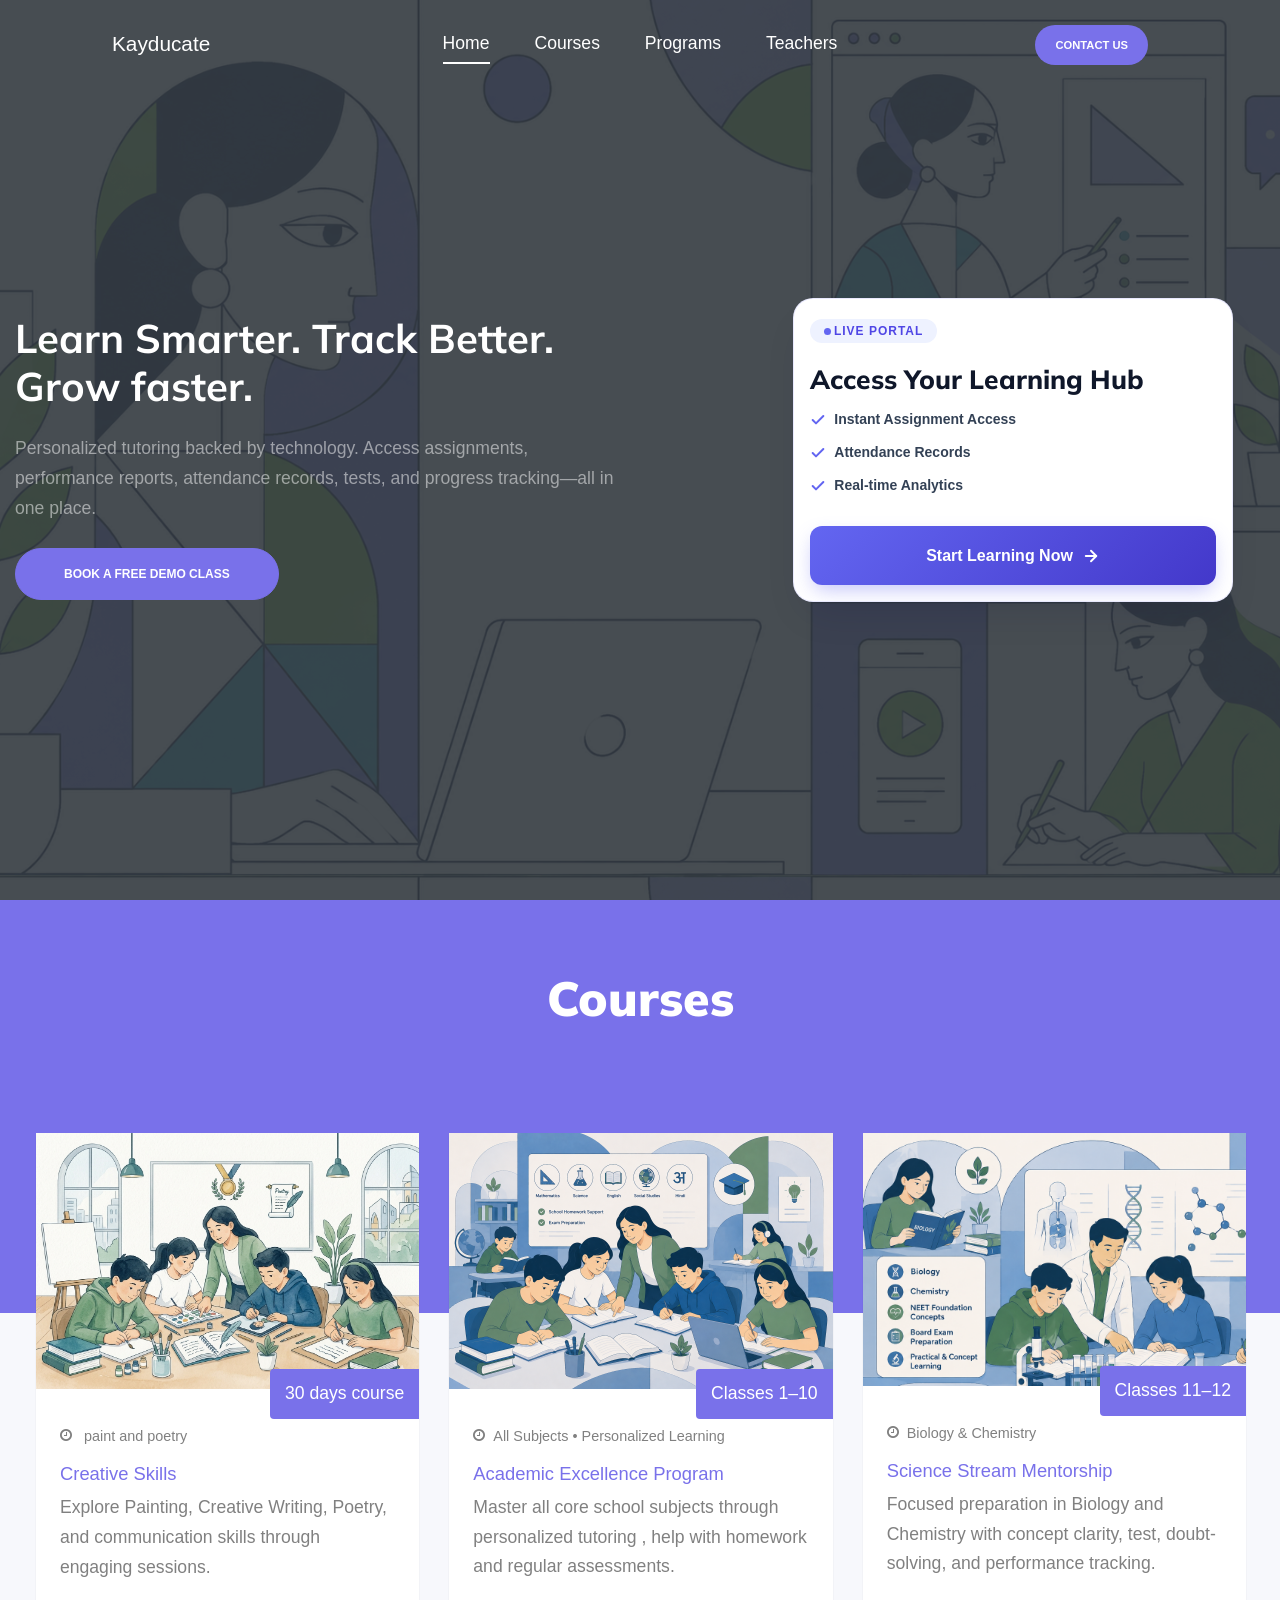
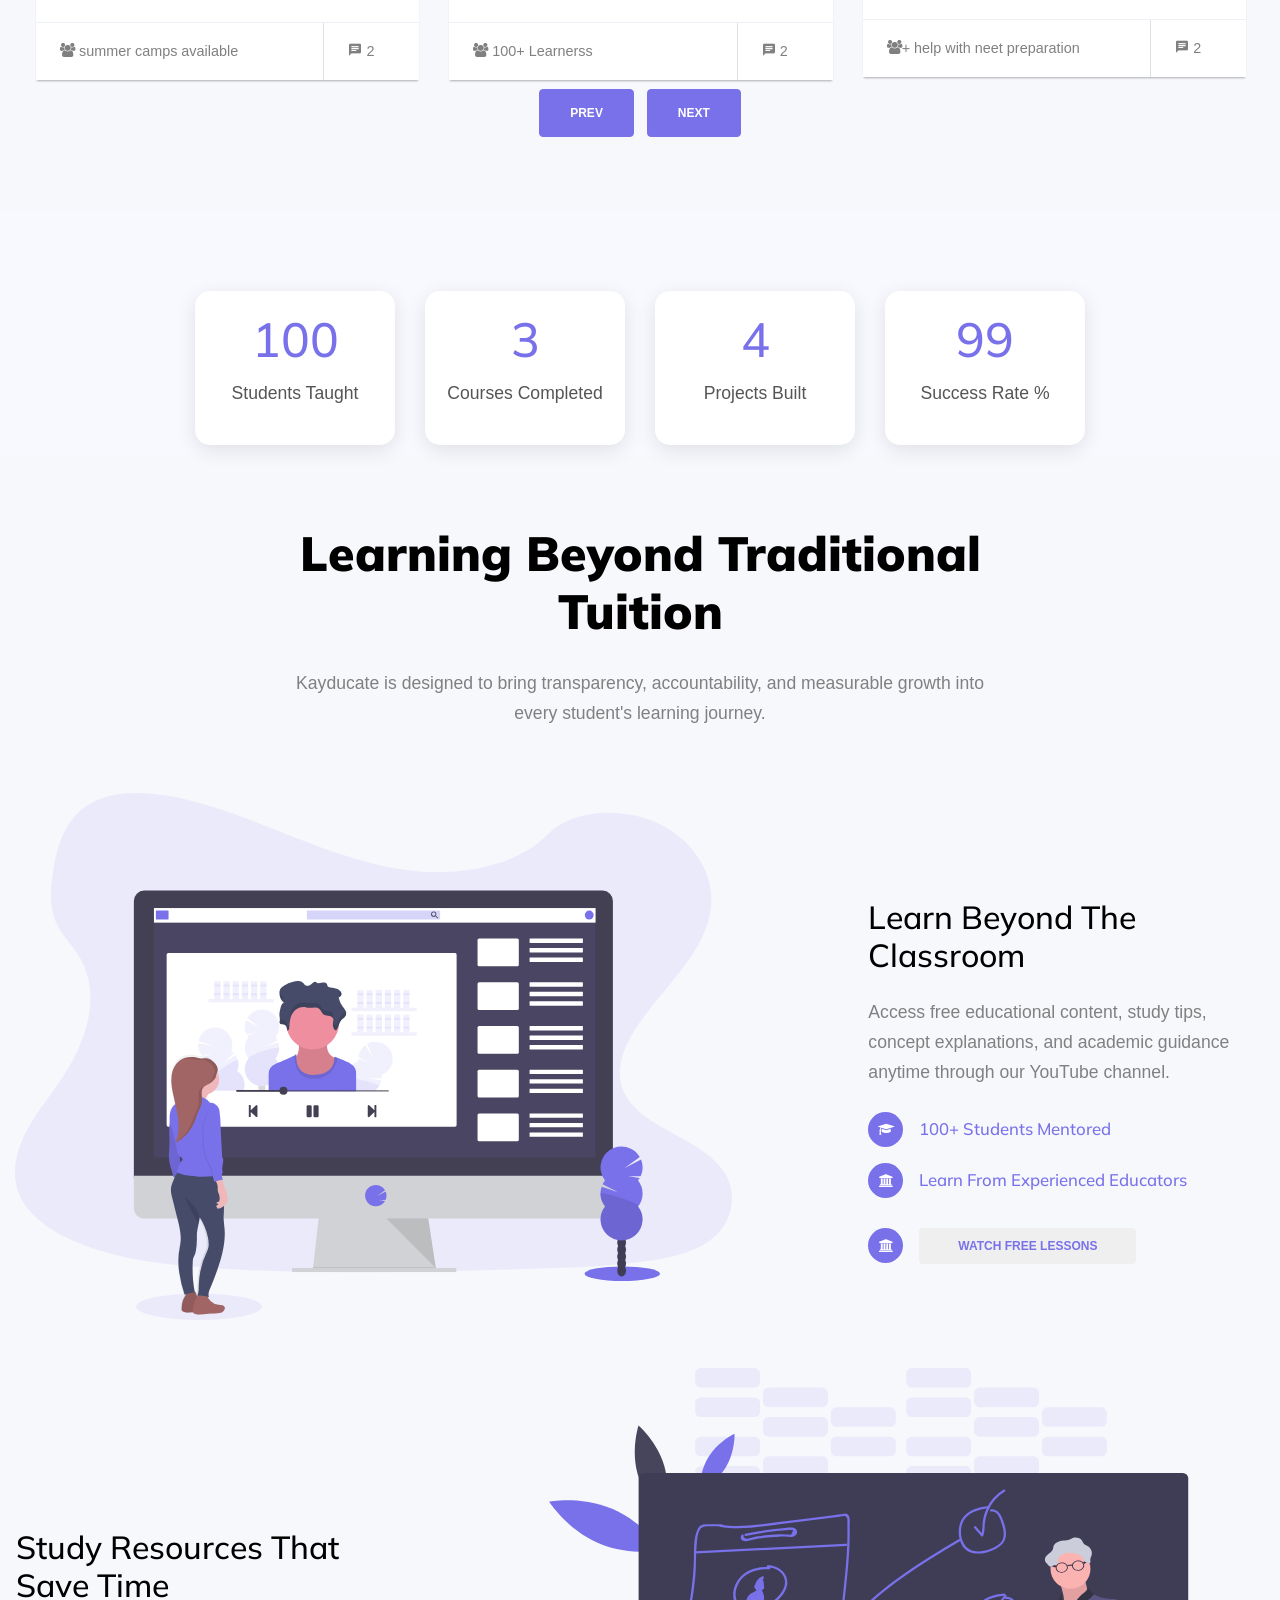
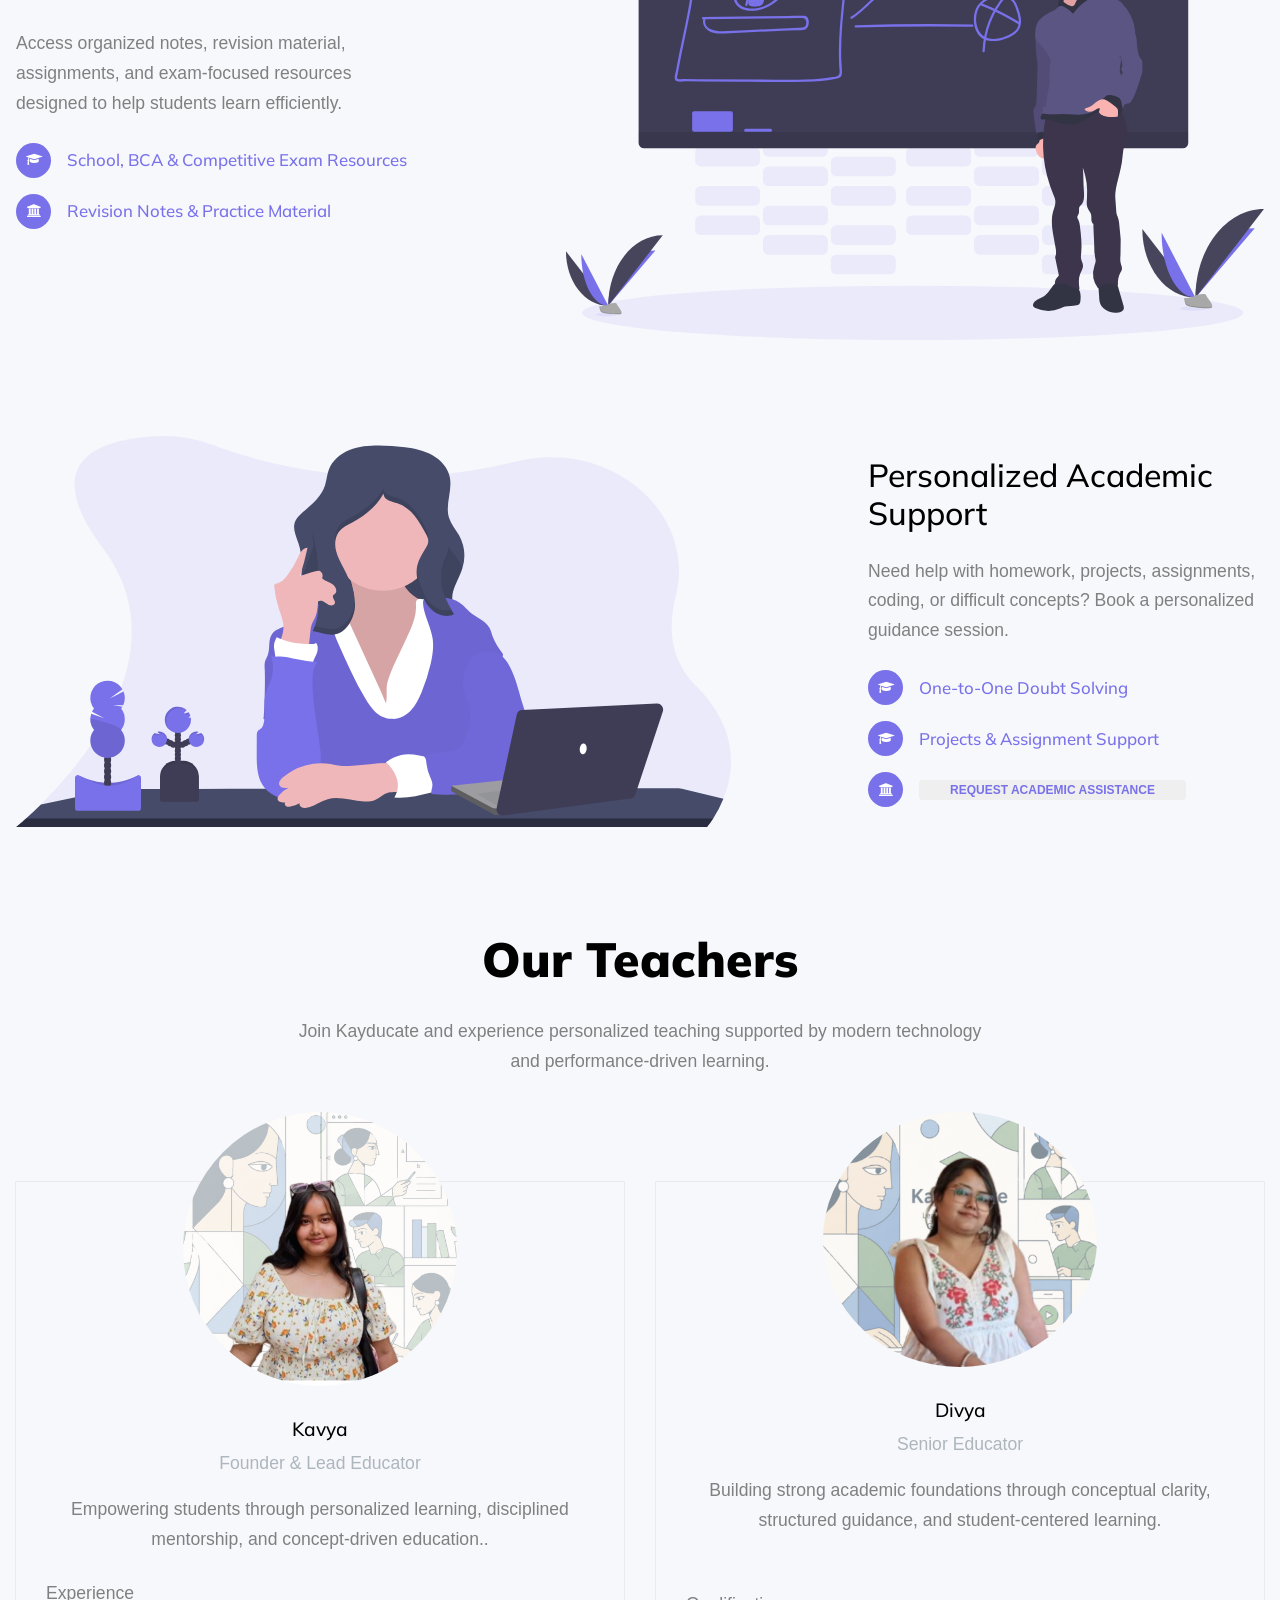
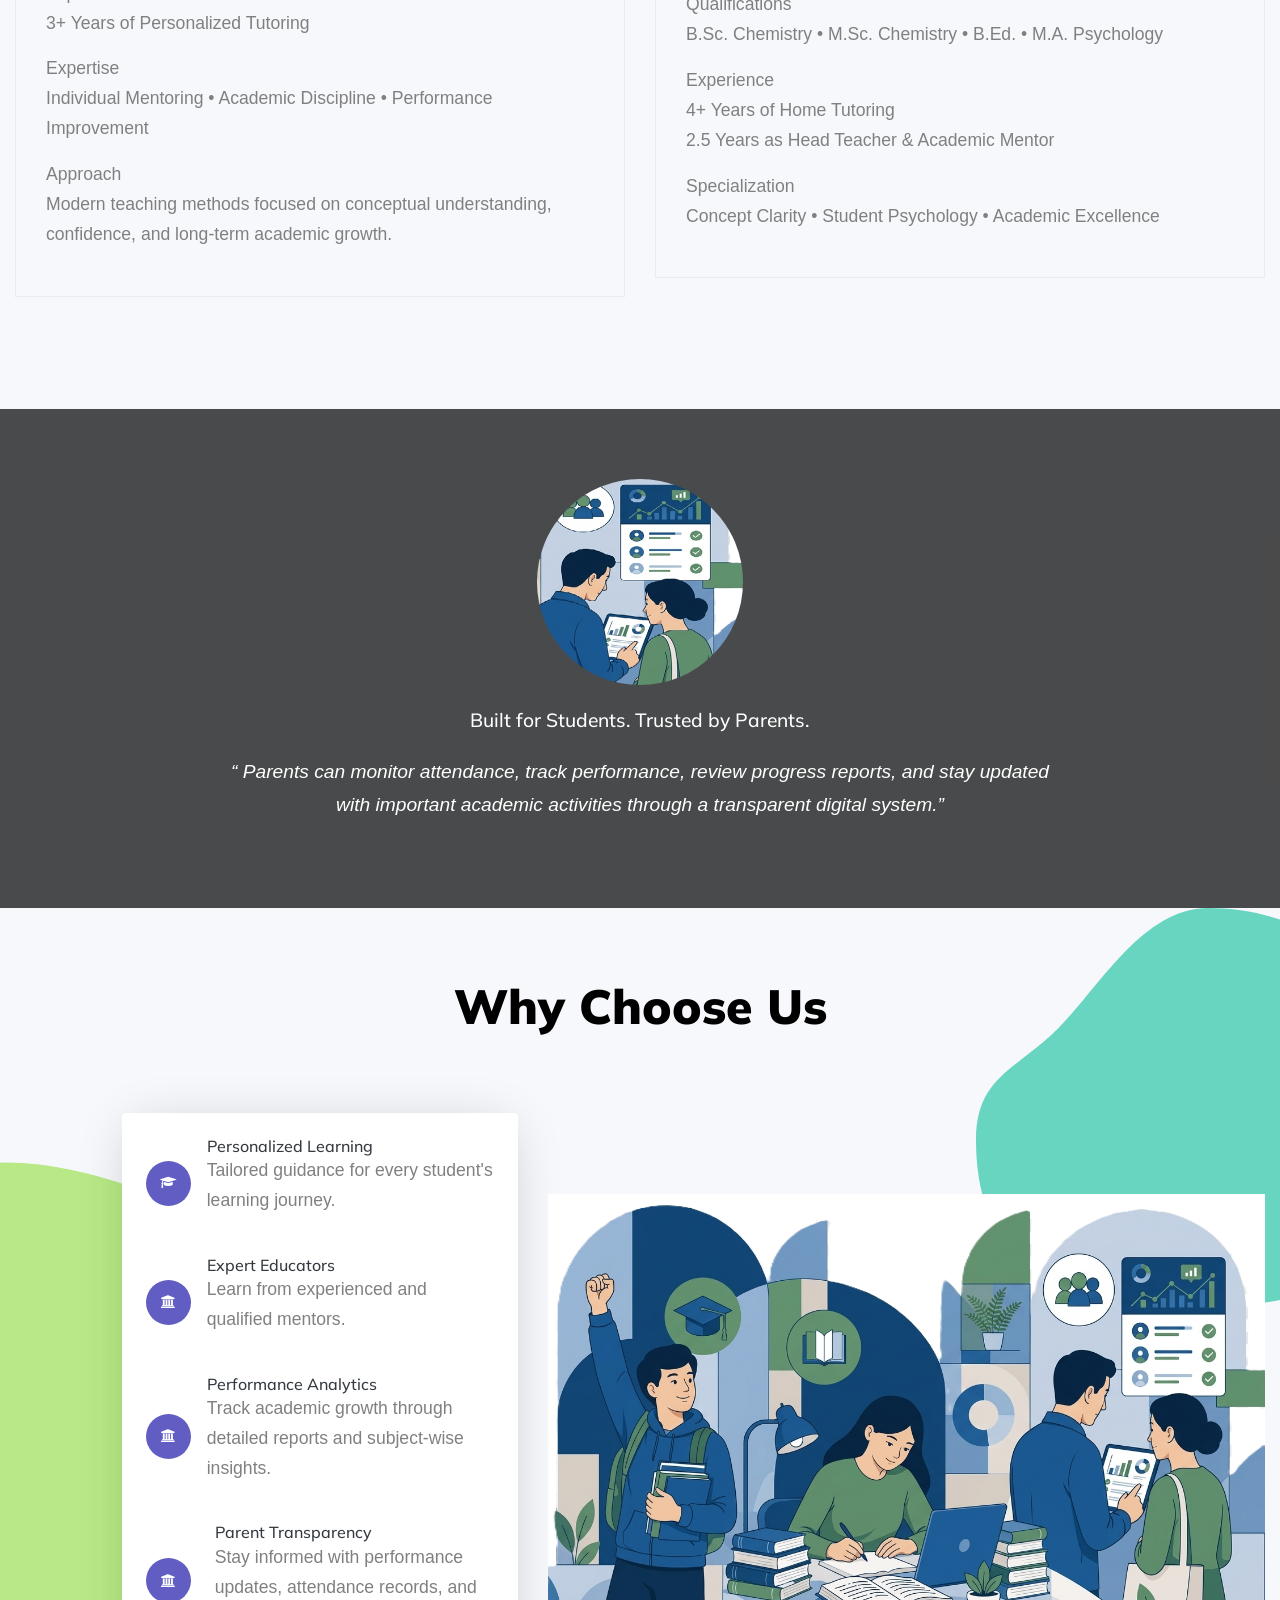
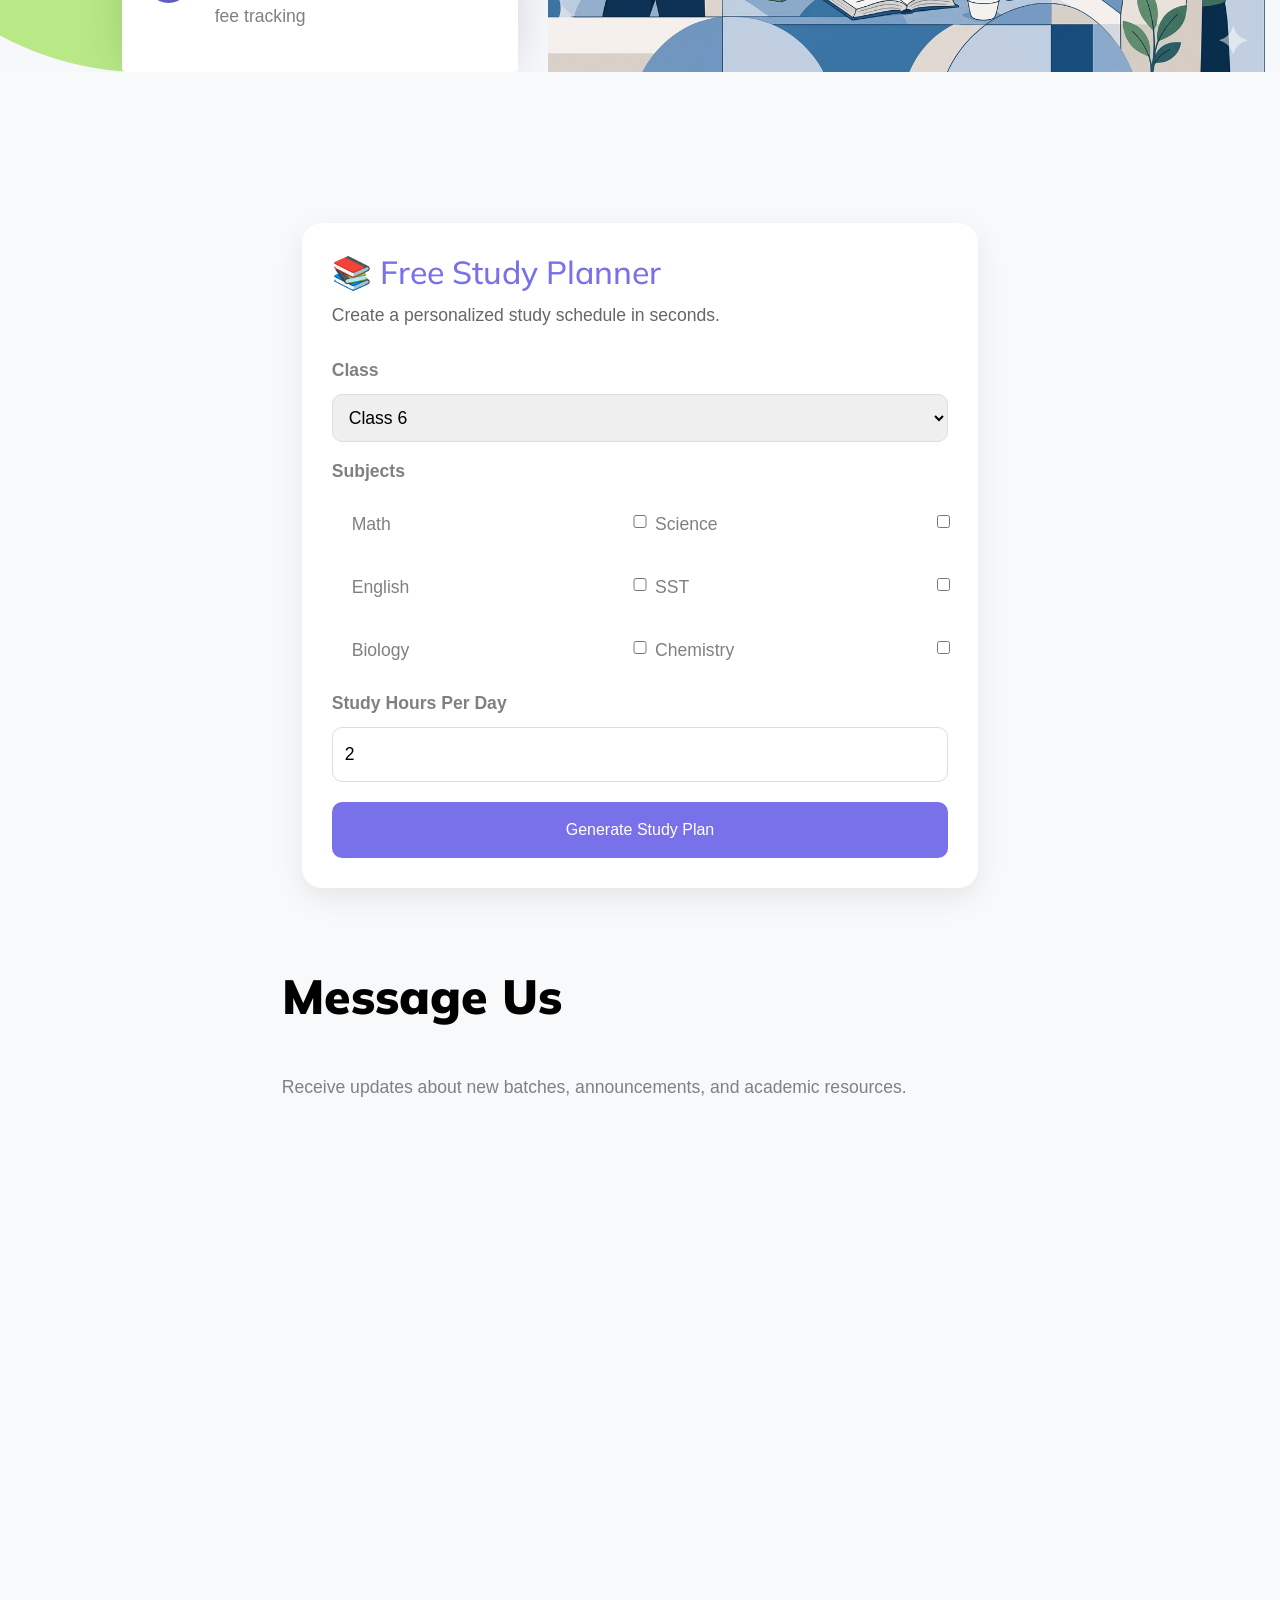
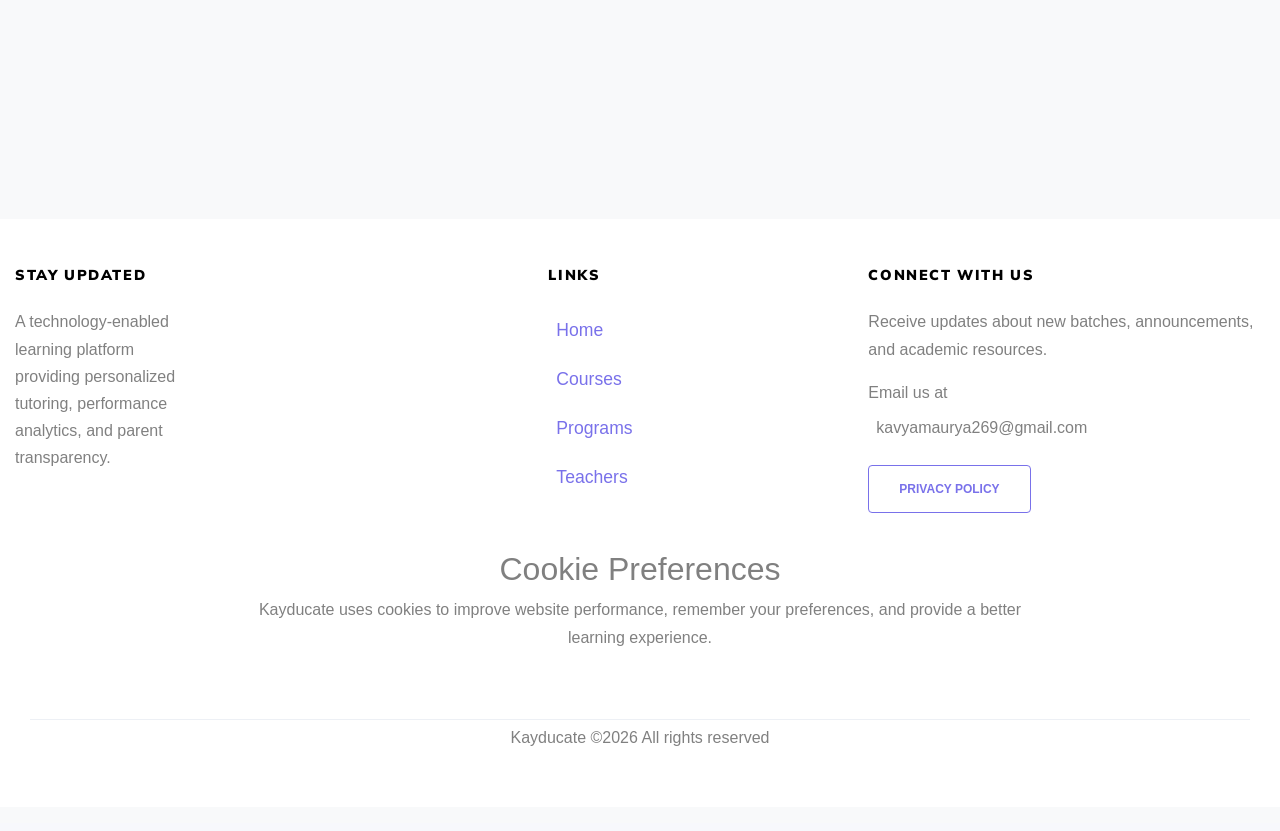
==== commit c61dead8: "teacher description" ====
--- a/index.html
+++ b/index.html
@@ -421,18 +421,21 @@
               <div class="py-2">
                 <h3 class="text-black">Kavya</h3>
                 <p class="position">Founder & Lead Educator</p>
-                <p>Focus: Personalized learning, academic discipline, and performance improvement.</p> </div>
-                <!-- <ul>
-                  <li>3+ years of tutoring experience</li>
-                  <li> Excellence certificates across multiple disciplines</li>
-
-                  <li>Passionate about student growth and modern learning methods</li>
-                  <li>Currently pursuing higher education while mentoring students</li>
-                </ul> -->
-                <p>3+ years of tutoring experience ,<br>
-Excellence certificates across multiple disciplines,<br>
-Passionate about student growth and modern learning methods,<br>
-Currently pursuing higher education while mentoring students</p>
+                <p> Empowering students through personalized learning, disciplined mentorship, and concept-driven education..</p>
+               </div>
+               <div class="teacher-details text-left mx-auto">
+  <p><strong>Experience</strong><br>
+  3+ Years of Personalized Tutoring</p>
+
+  <p><strong>Expertise</strong><br>
+  Individual Mentoring • Academic Discipline • Performance Improvement</p>
+
+  <!-- <p><strong>Achievements</strong><br>
+  Excellence Certificates Across Multiple Academic Disciplines</p> -->
+
+  <p><strong>Approach</strong><br>
+  Modern teaching methods focused on conceptual understanding, confidence, and long-term academic growth.</p>
+</div>
               </div>
           </div>
 
@@ -442,15 +445,21 @@
               <div class="py-2">
                 <h3 class="text-black">Divya</h3>
                 <p class="position">Senior Educator</p>
-               <p class="text-blue">Focus: Concept clarity, student psychology, and academic excellence.</p>  </div>
-            <p>Senior Educator<br>
-
-MSc Chemistry<br>
-B.Ed<br>
-BSc Chemistry<br>
-MA Psychology<br>
-4 years of home tutoring experience<br>
-2.5 years as Head Teacher & Academic Mentor</p>
+               <p class="text-blue">Building strong academic foundations through conceptual clarity, structured guidance, and student-centered learning.</p>  </div>
+            <br>
+               <div class="teacher-details text-left mx-auto">
+
+  <p><strong>Qualifications</strong><br>
+  B.Sc. Chemistry  • M.Sc. Chemistry • B.Ed. • M.A. Psychology</p>
+
+  <p><strong>Experience</strong><br>
+  4+ Years of Home Tutoring<br>
+  2.5 Years as Head Teacher & Academic Mentor</p>
+
+  <p><strong>Specialization</strong><br>
+  Concept Clarity • Student Psychology • Academic Excellence</p>
+
+</div>
               </div>
           </div>
 
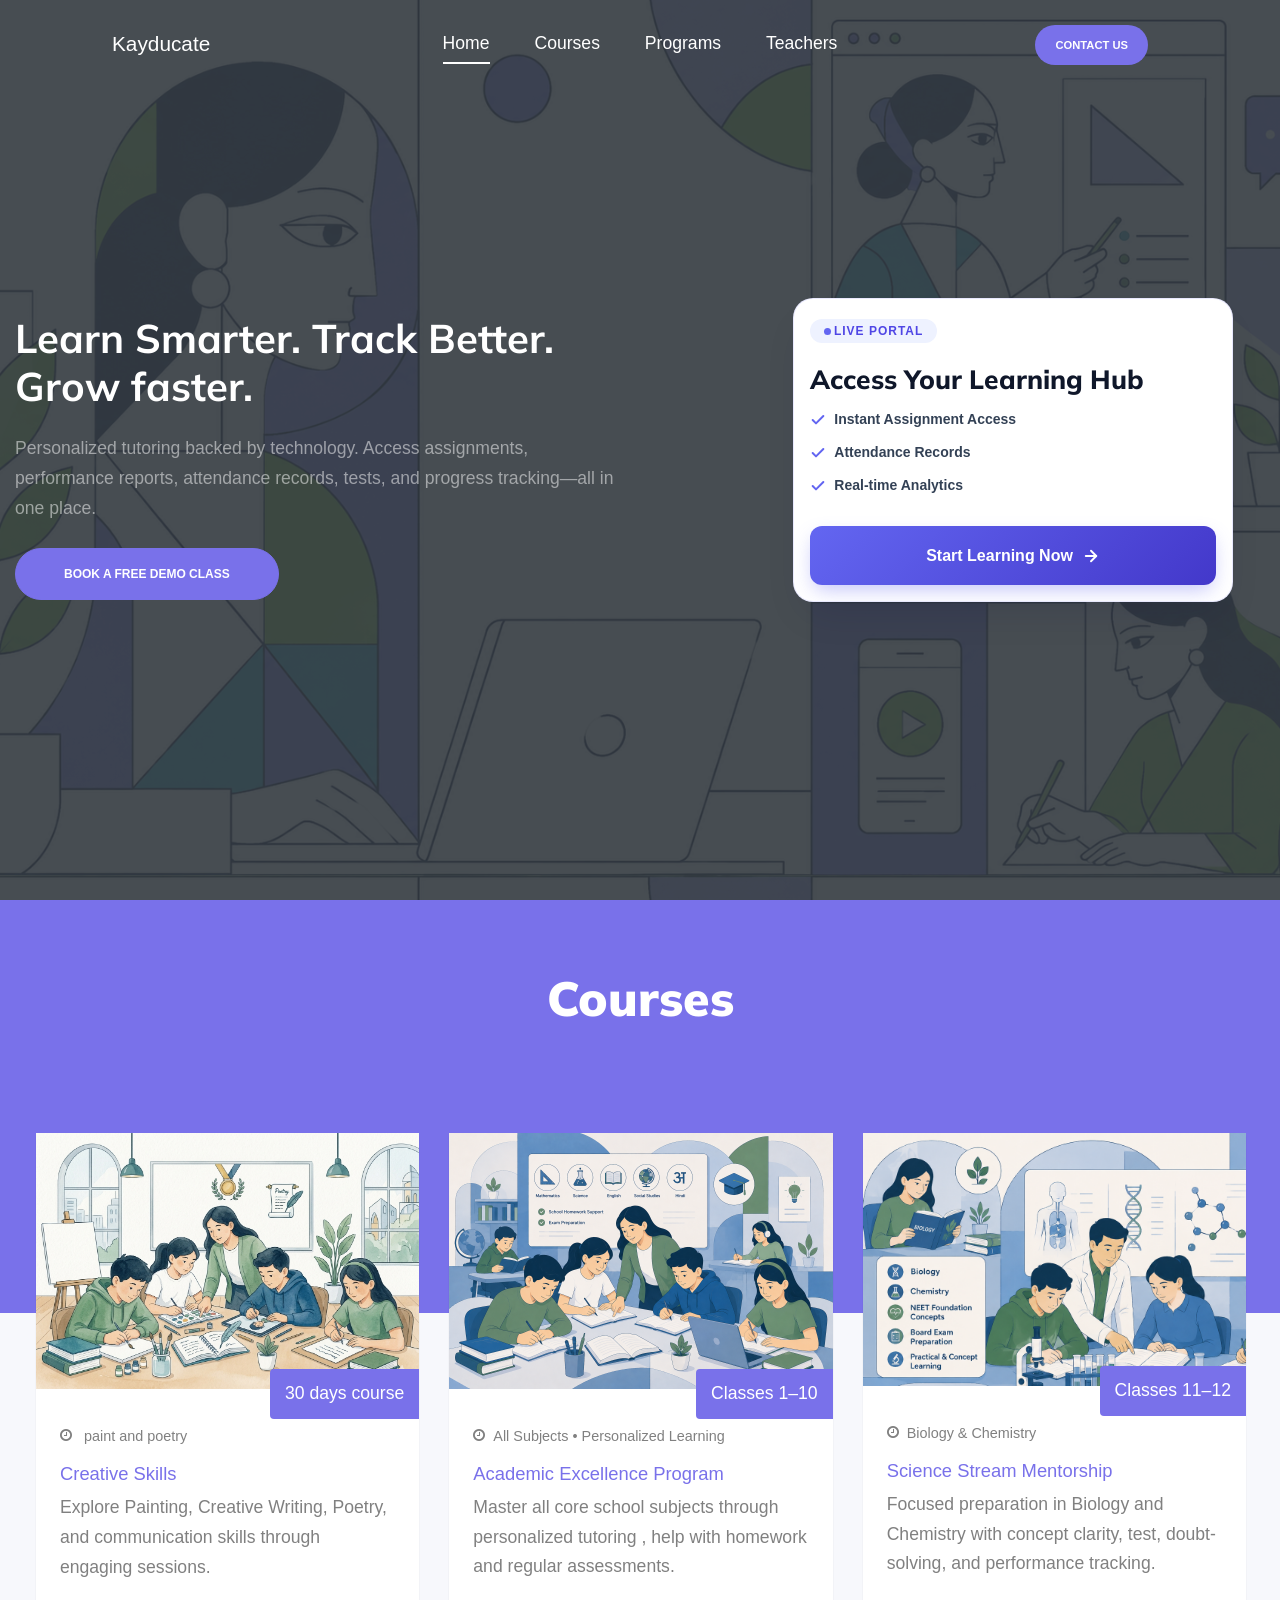
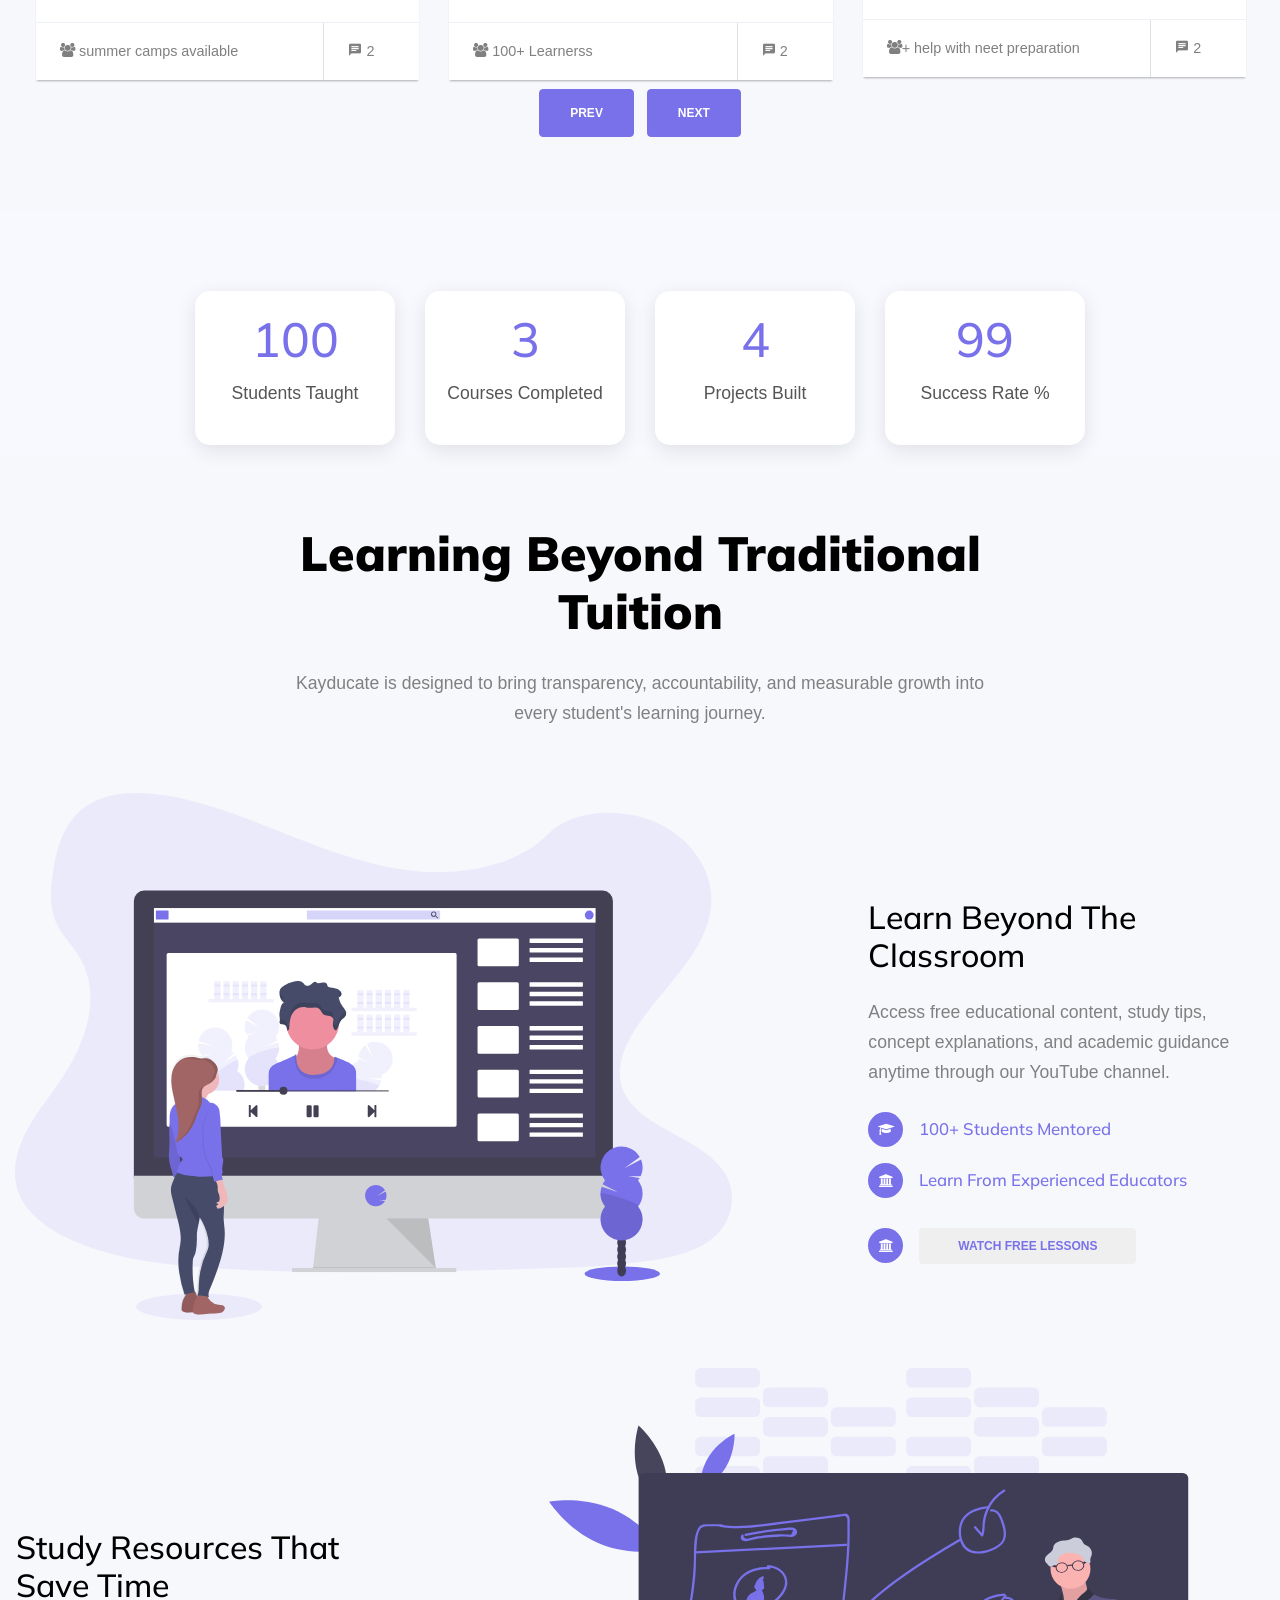
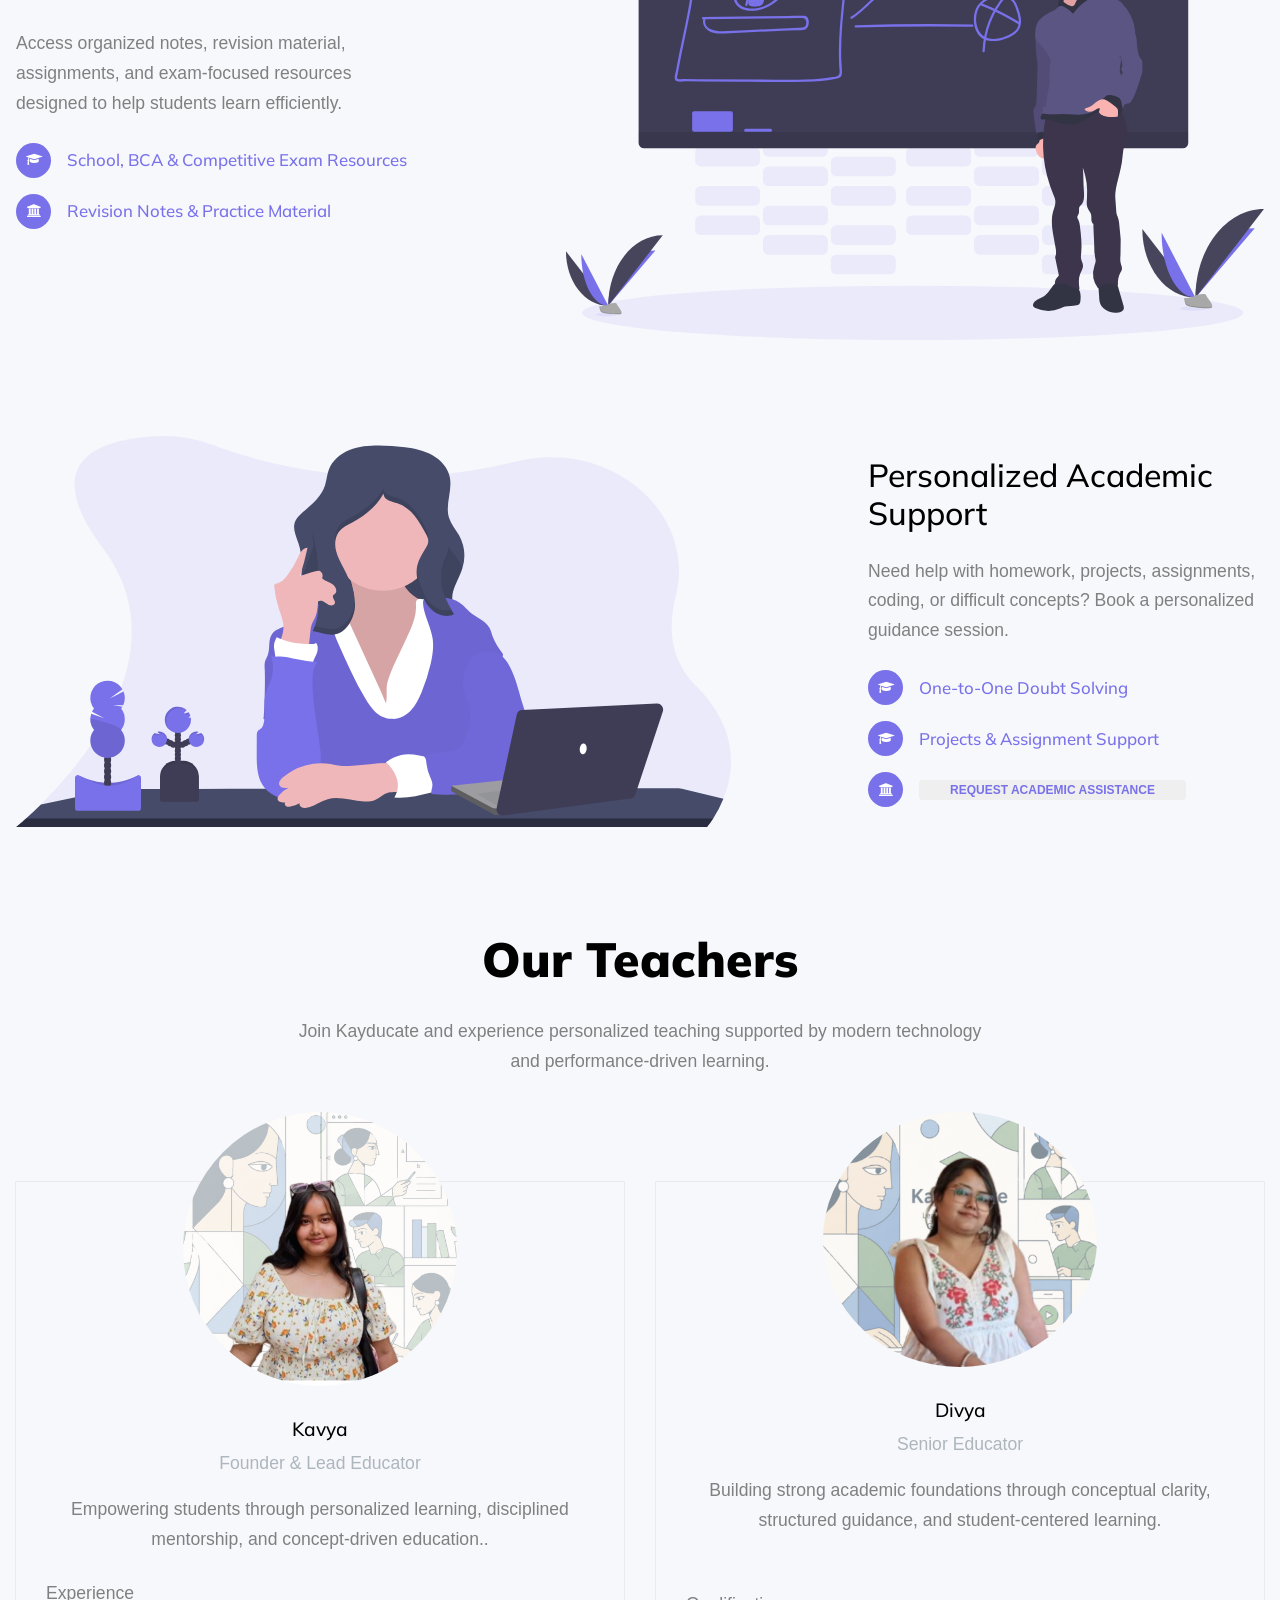
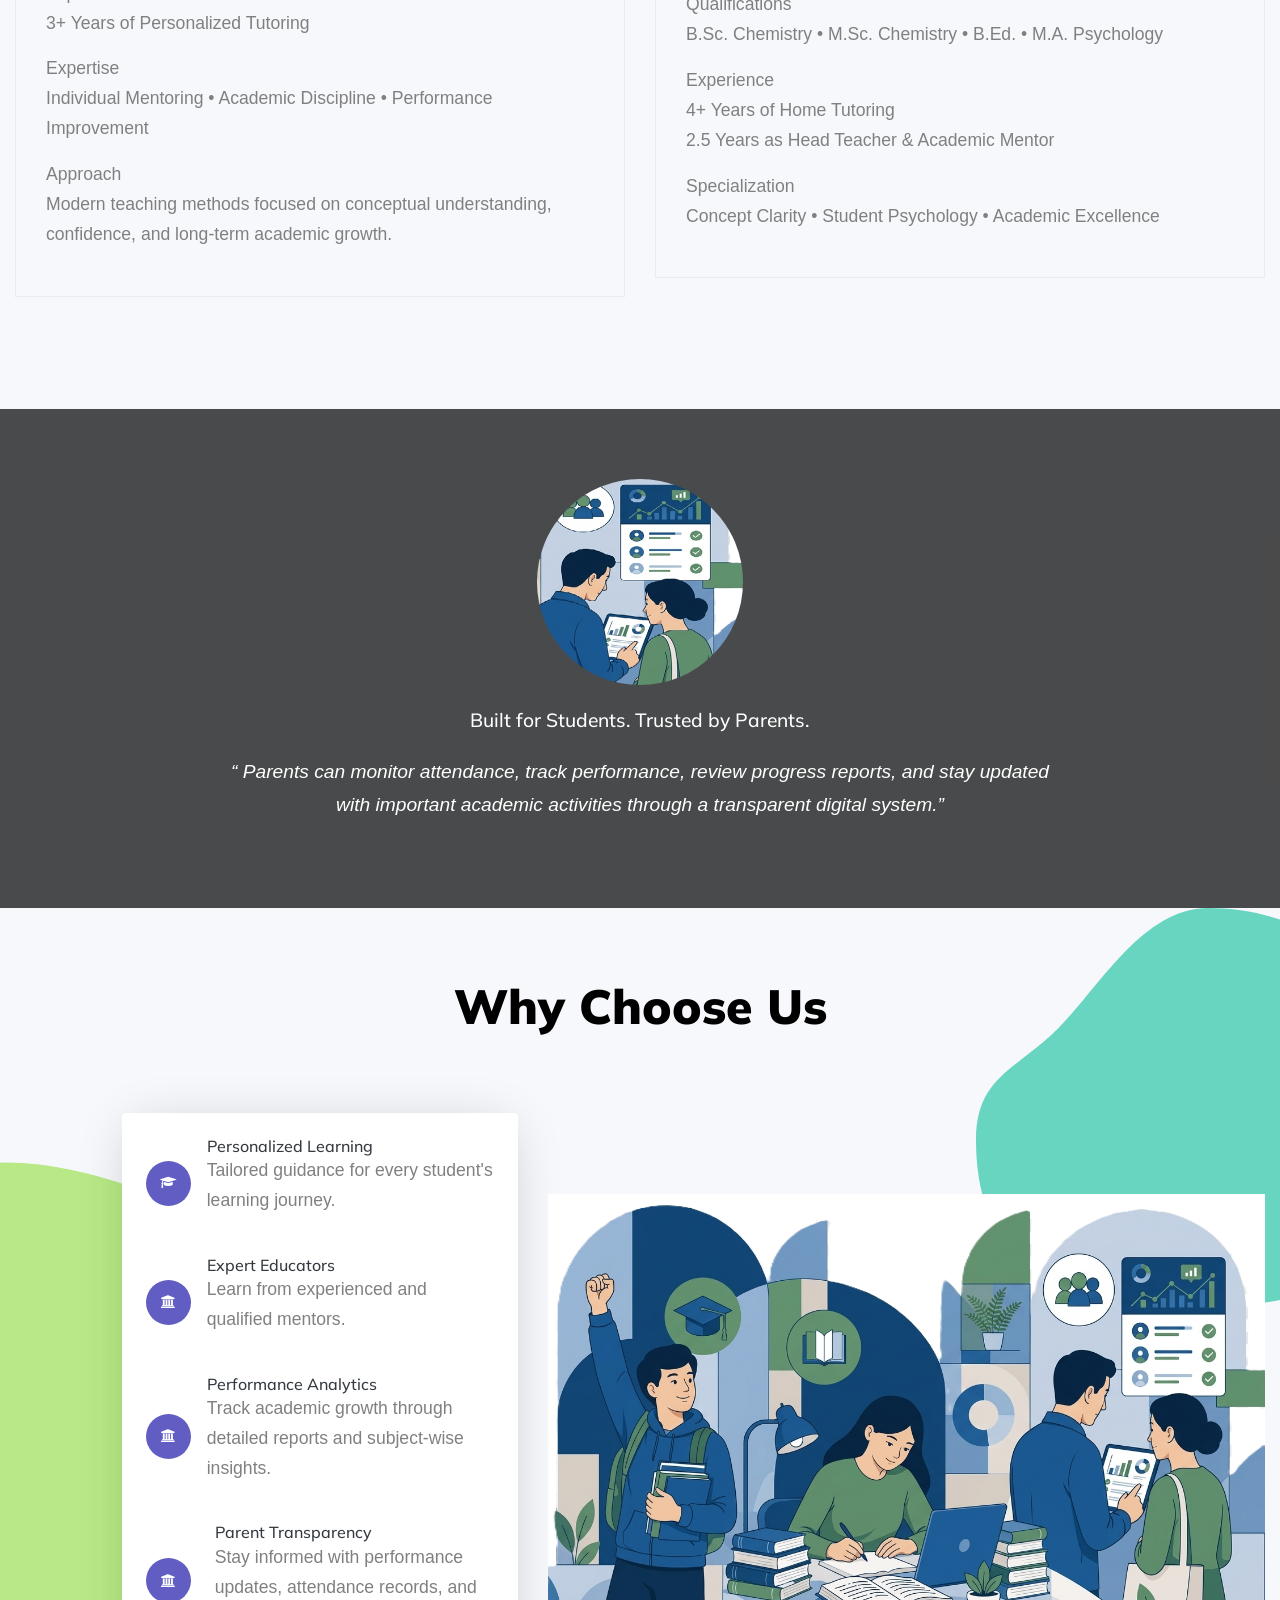
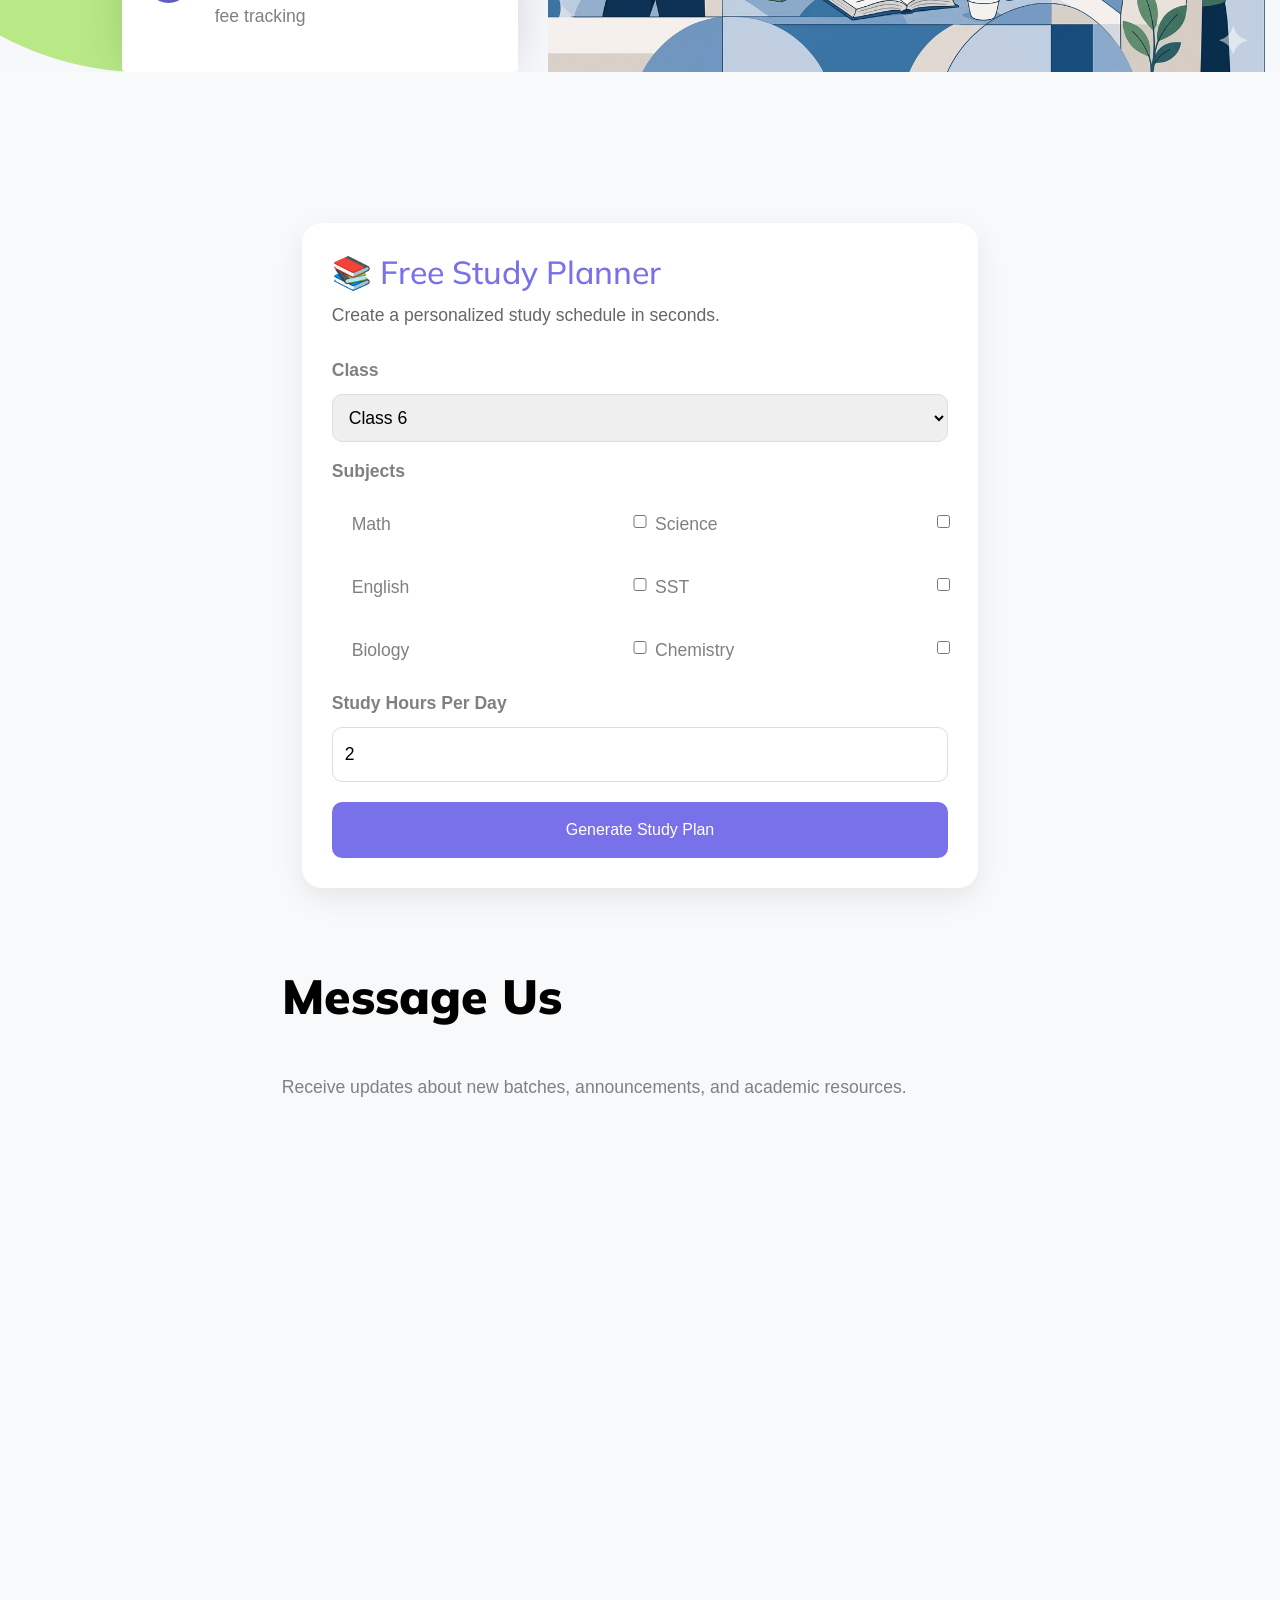
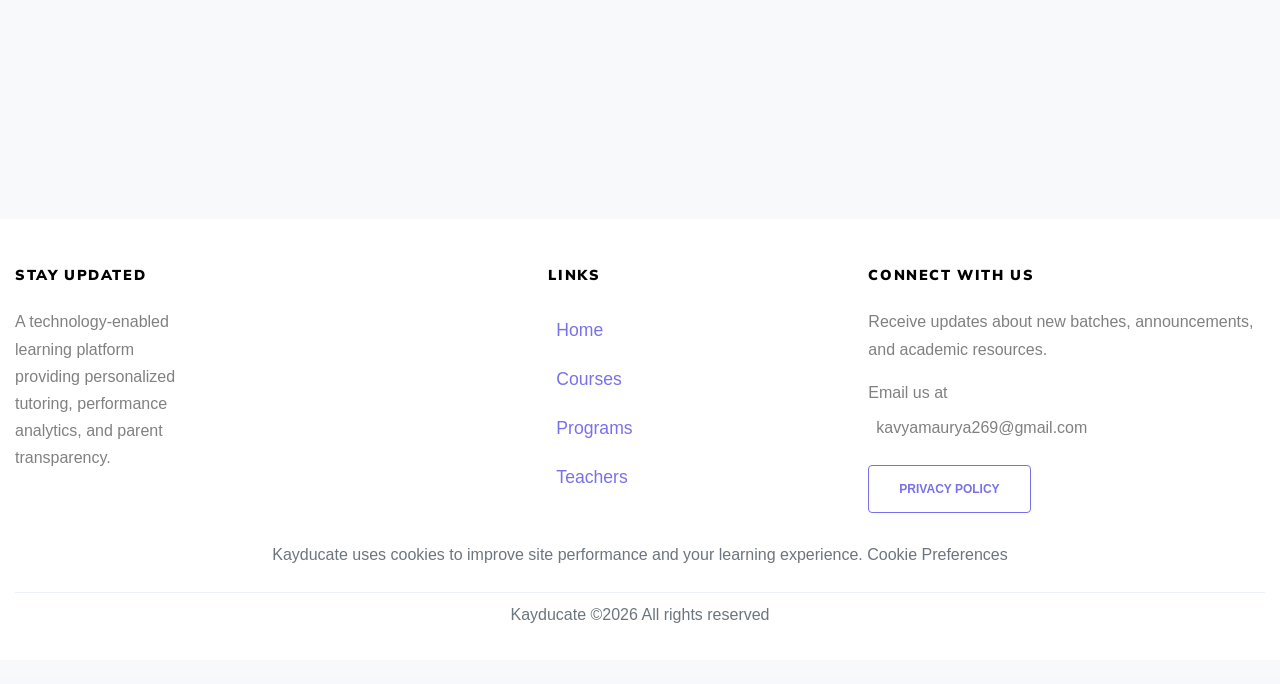
==== commit cd90bb3f: "privacy policy" ====
--- a/index.html
+++ b/index.html
@@ -710,25 +710,61 @@
         </button>
       </div>
 
-      <div class="modal-body">
-        <p>
-          At Kayducate, we value your privacy and are committed to protecting
-          student, parent, and visitor information.
-        </p>
-
-        <ul>
-          <li>Personal information is used only for educational purposes.</li>
-          <li>Student performance records remain confidential.</li>
-          <li>We do not sell or share personal data with third parties.</li>
-          <li>Users may request data correction or removal when applicable.</li>
-        </ul>
-      </div>
-
-      <div class="modal-footer">
-        <button type="button" class="btn btn-primary" data-dismiss="modal">
-          I Understand
-        </button>
-      </div>
+      <div class="modal-body p-4">
+  <!-- Top Highlight Box -->
+  <p class="text-muted small mb-4 pb-2 border-bottom">
+    At <strong>Kayducate</strong>, we value your privacy and are committed to protecting student, parent, and visitor information with top-tier security standards.
+  </p>
+
+  <!-- Clean Grid List -->
+  <div class="d-flex flex-column gap-3">
+    <div class="d-flex align-items-start">
+      <span class="badge bg-primary-subtle text-primary rounded-circle p-2 me-3">
+        ✓
+      </span>
+      <div>
+        <h6 class="mb-1 text-dark fw-semibold small">Educational Purpose Only</h6>
+        <p class="mb-0 text-muted small">Personal information is strictly used for learning and academic management.</p>
+      </div>
+    </div>
+
+    <div class="d-flex align-items-start">
+      <span class="badge bg-primary-subtle text-primary rounded-circle p-2 me-3">
+        ✓
+      </span>
+      <div>
+        <h6 class="mb-1 text-dark fw-semibold small">Strict Confidentiality</h6>
+        <p class="mb-0 text-muted small">Student performance records are kept private and secure at all times.</p>
+      </div>
+    </div>
+
+    <div class="d-flex align-items-start">
+      <span class="badge bg-primary-subtle text-primary rounded-circle p-2 me-3">
+        ✓
+      </span>
+      <div>
+        <h6 class="mb-1 text-dark fw-semibold small">Zero Third-Party Sharing</h6>
+        <p class="mb-0 text-muted small">We never sell, trade, or expose your data to commercial advertisers.</p>
+      </div>
+    </div>
+
+    <div class="d-flex align-items-start">
+      <span class="badge bg-primary-subtle text-primary rounded-circle p-2 me-3">
+        ✓
+      </span>
+      <div>
+        <h6 class="mb-1 text-dark fw-semibold small">Full Data Control</h6>
+        <p class="mb-0 text-muted small">You can request data correction or complete removal whenever applicable.</p>
+      </div>
+    </div>
+  </div>
+</div>
+
+<div class="modal-footer border-0 pt-0 pb-4 pe-4">
+  <button type="button" class="btn btn-primary px-4 rounded-pill btn-sm fw-medium" data-dismiss="modal">
+    I Understand
+  </button>
+</div>
 
     </div>
   </div>
@@ -776,29 +812,18 @@
         </div>
 
         <section class="site-section py-3 pb-0" id="cookie-preferences">
-  <div class="container py-3">
-    <div class="row justify-content-center text-center mb-4">
-      <div class="col-lg-8">
-        <h2 class="section-title-underline">
-          <span>Cookie Preferences</span>
-        </h2>
-        <p>
-          Kayducate uses cookies to improve website performance,
-          remember your preferences, and provide a better learning experience.
-        </p>
-      </div>
-    </div>
-
-        <div class="row pt-1 mt-5 text-center">
-          <div class="col-md-12">
-            <div class="border-top pt-1">
-            <p>
-        <!-- Link back to Colorlib can't be removed. Template is licensed under CC BY 3.0. -->
-        Kayducate &copy;<script>document.write(new Date().getFullYear());</script> All rights reserved
-        <!-- Link back to Colorlib can't be removed. Template is licensed under CC BY 3.0. -->
-      </p>
-            </div>
-          </div>
+ <div class="container py-2 text-center">
+  <p class="text-muted small mb-0 opacity-75">
+    Kayducate uses cookies to improve site performance and your learning experience. 
+    <a href="#" class="text-muted text-decoration-underline ms-1">Cookie Preferences</a>
+  </p>
+</div>
+
+        <div class="border-top py-2 mt-3 text-center">
+  <p class="text-muted small mb-0 opacity-75">
+    Kayducate &copy;<script>document.write(new Date().getFullYear());</script> All rights reserved
+  </p>
+</div>
           
         </div>
       </div>
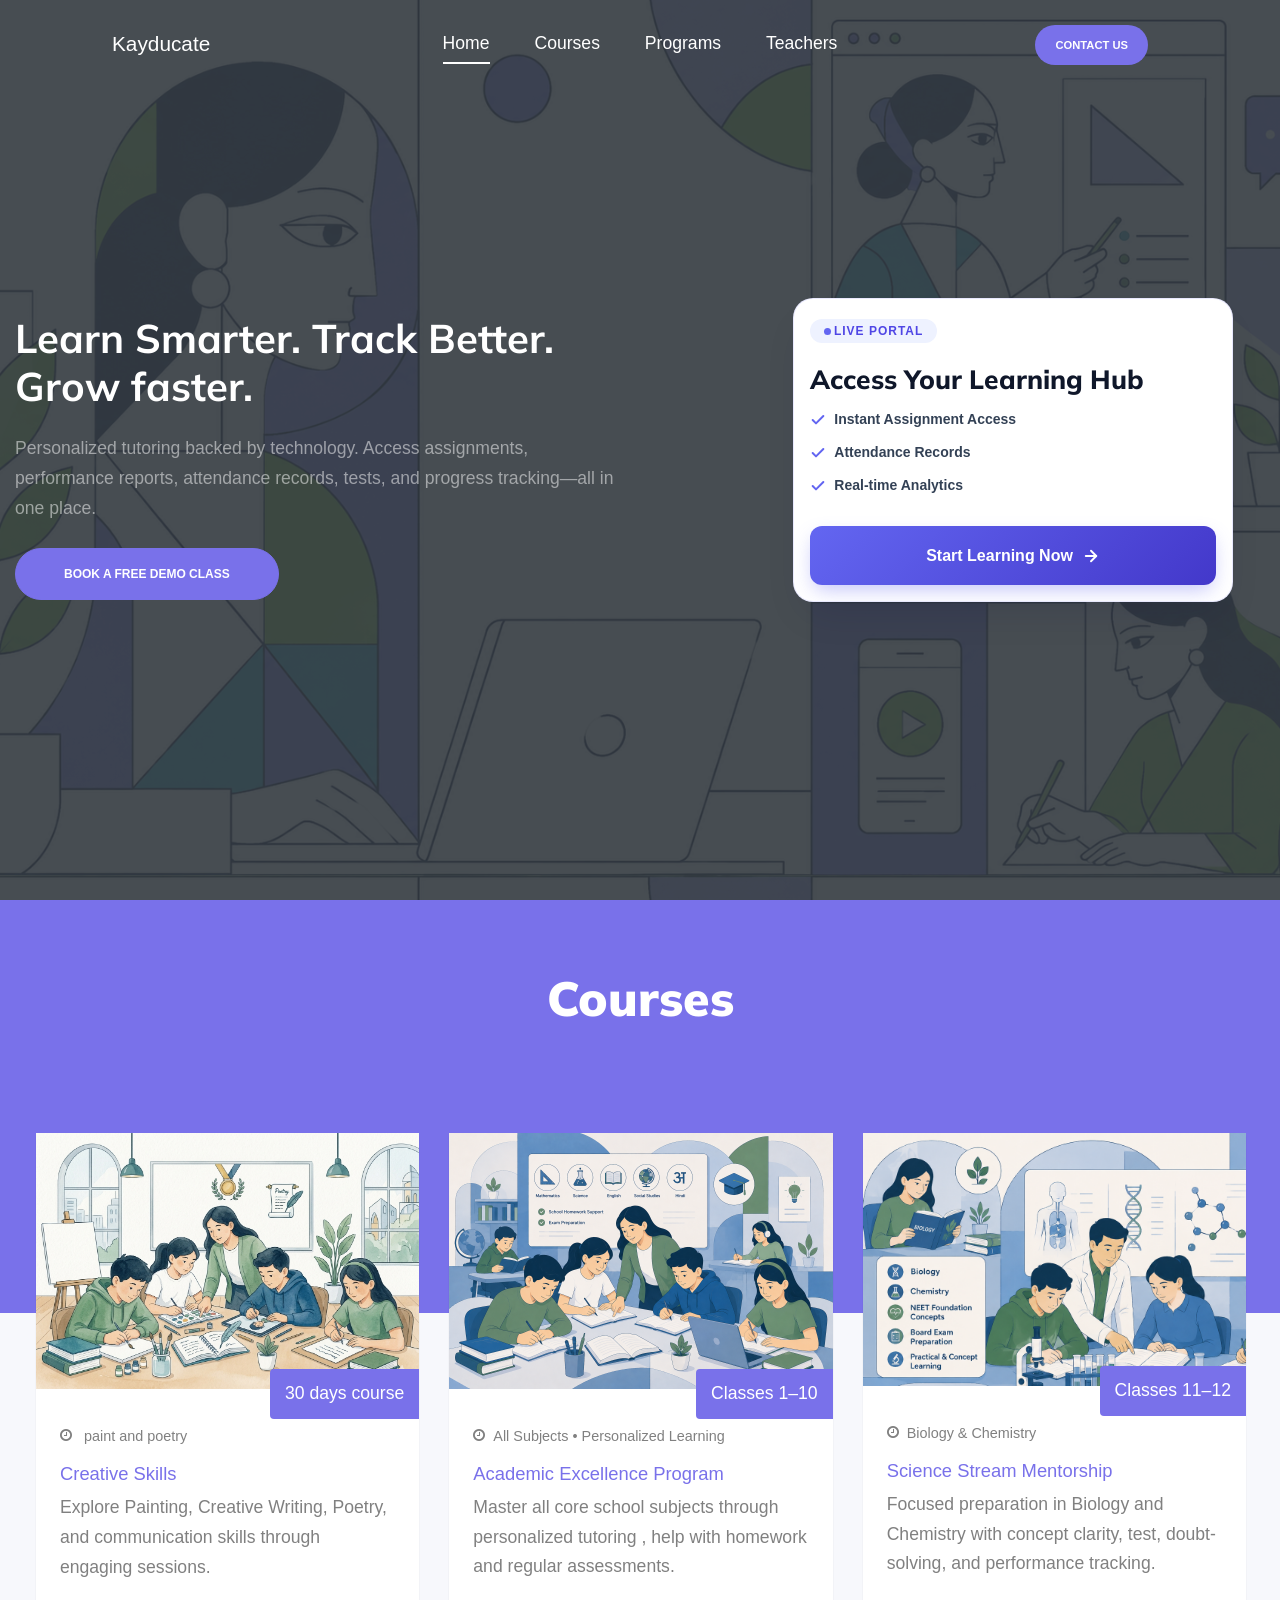
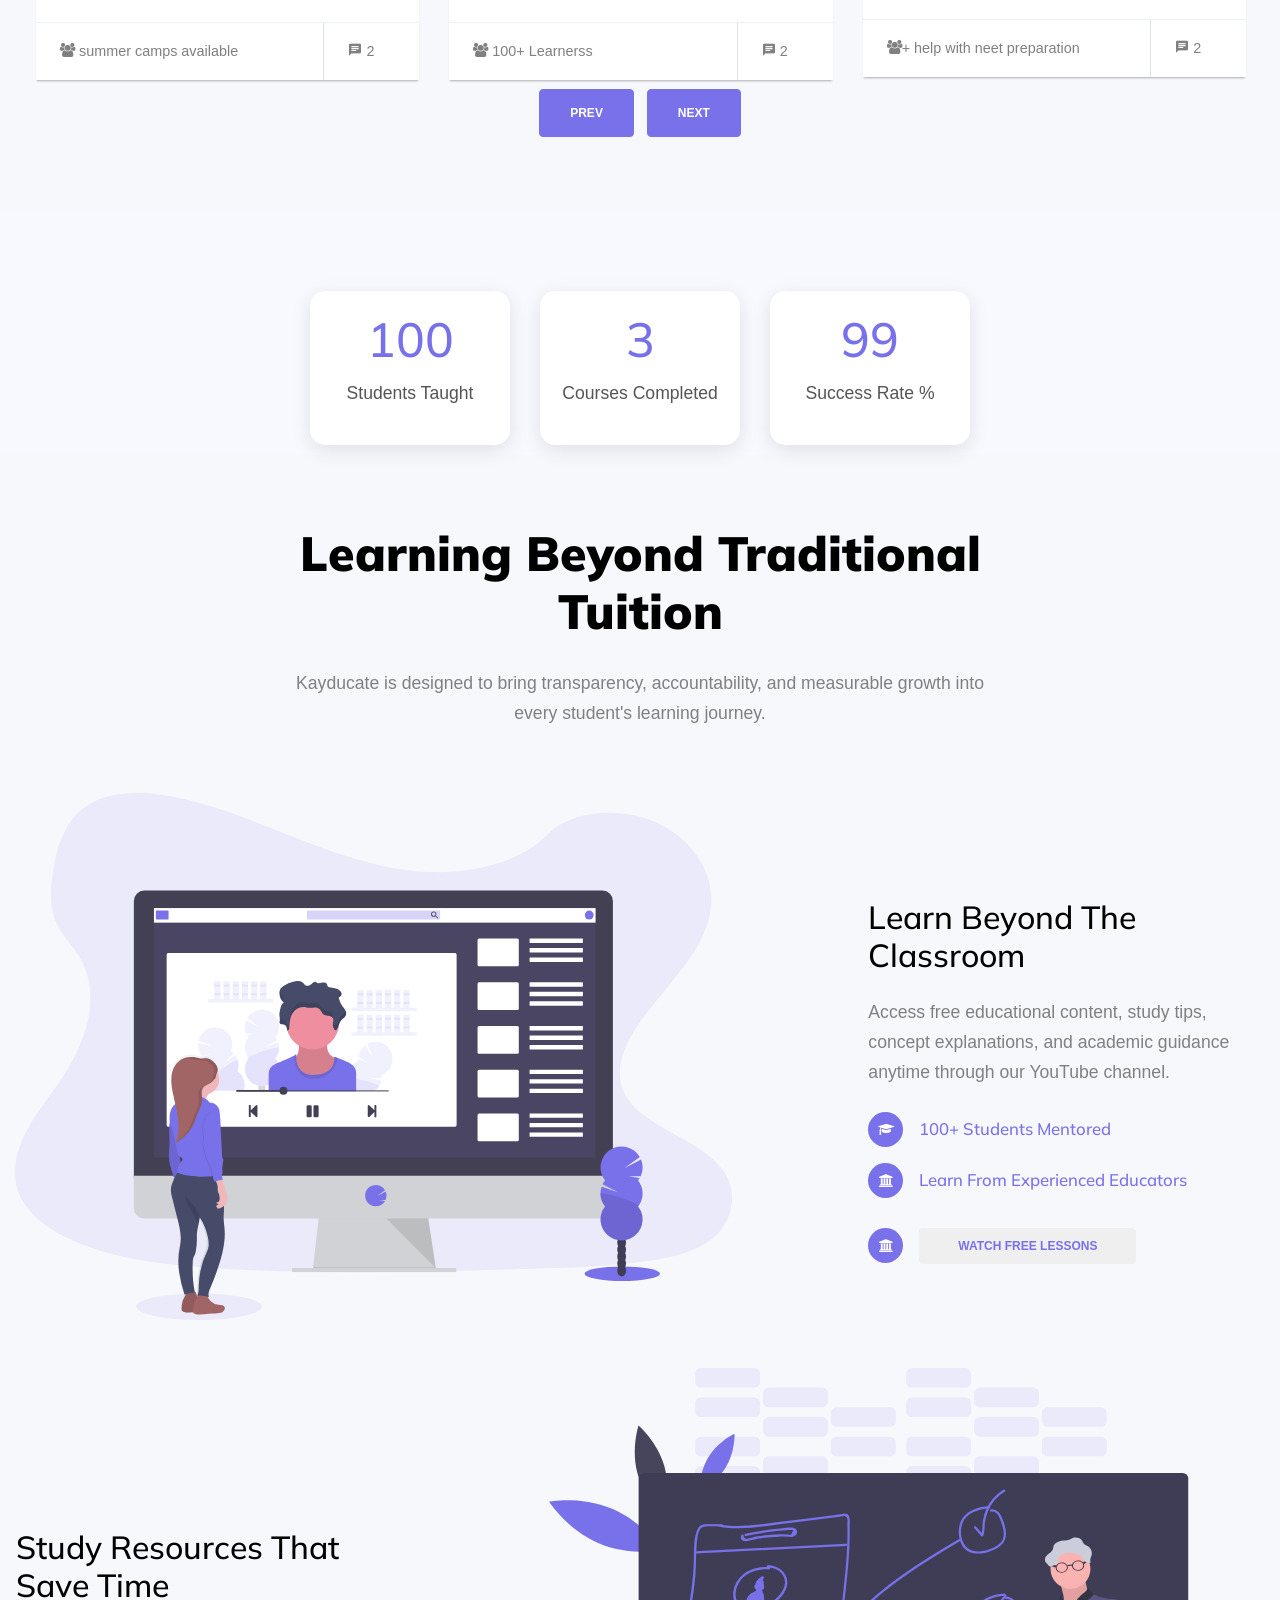
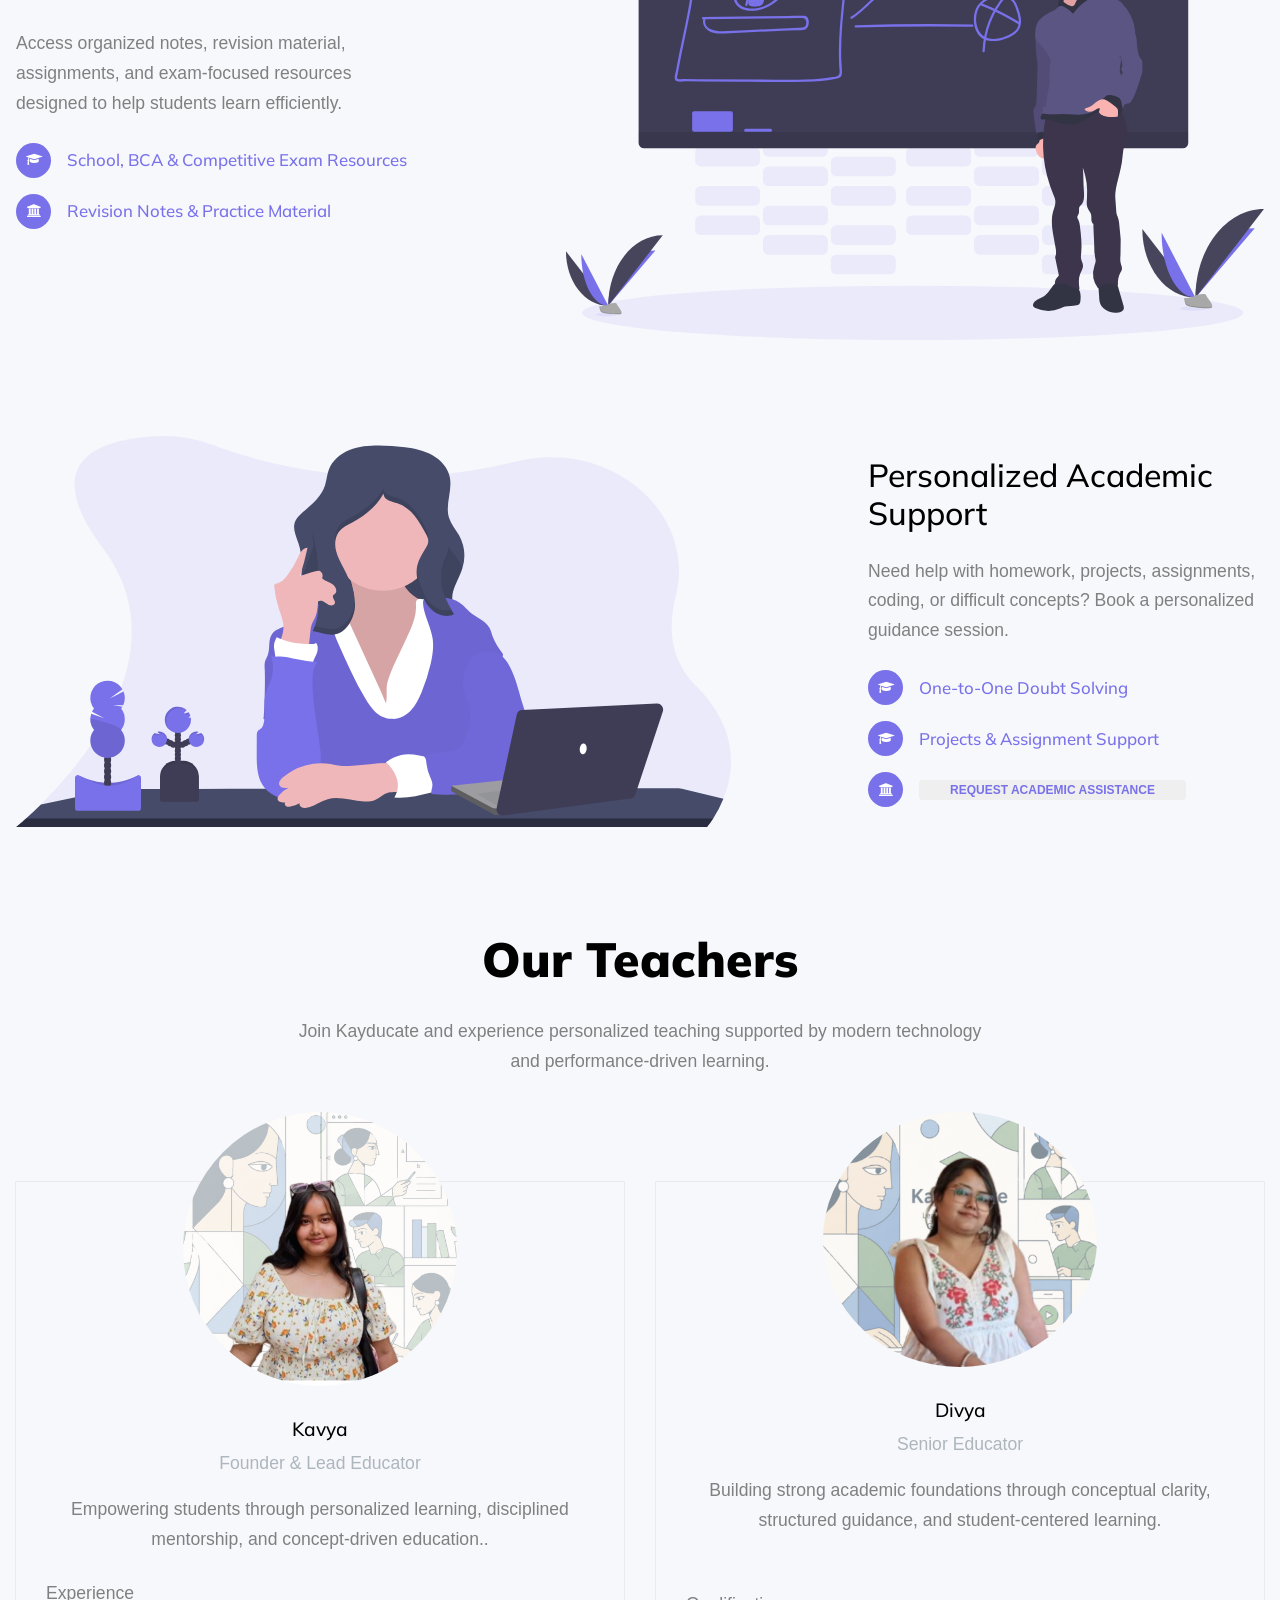
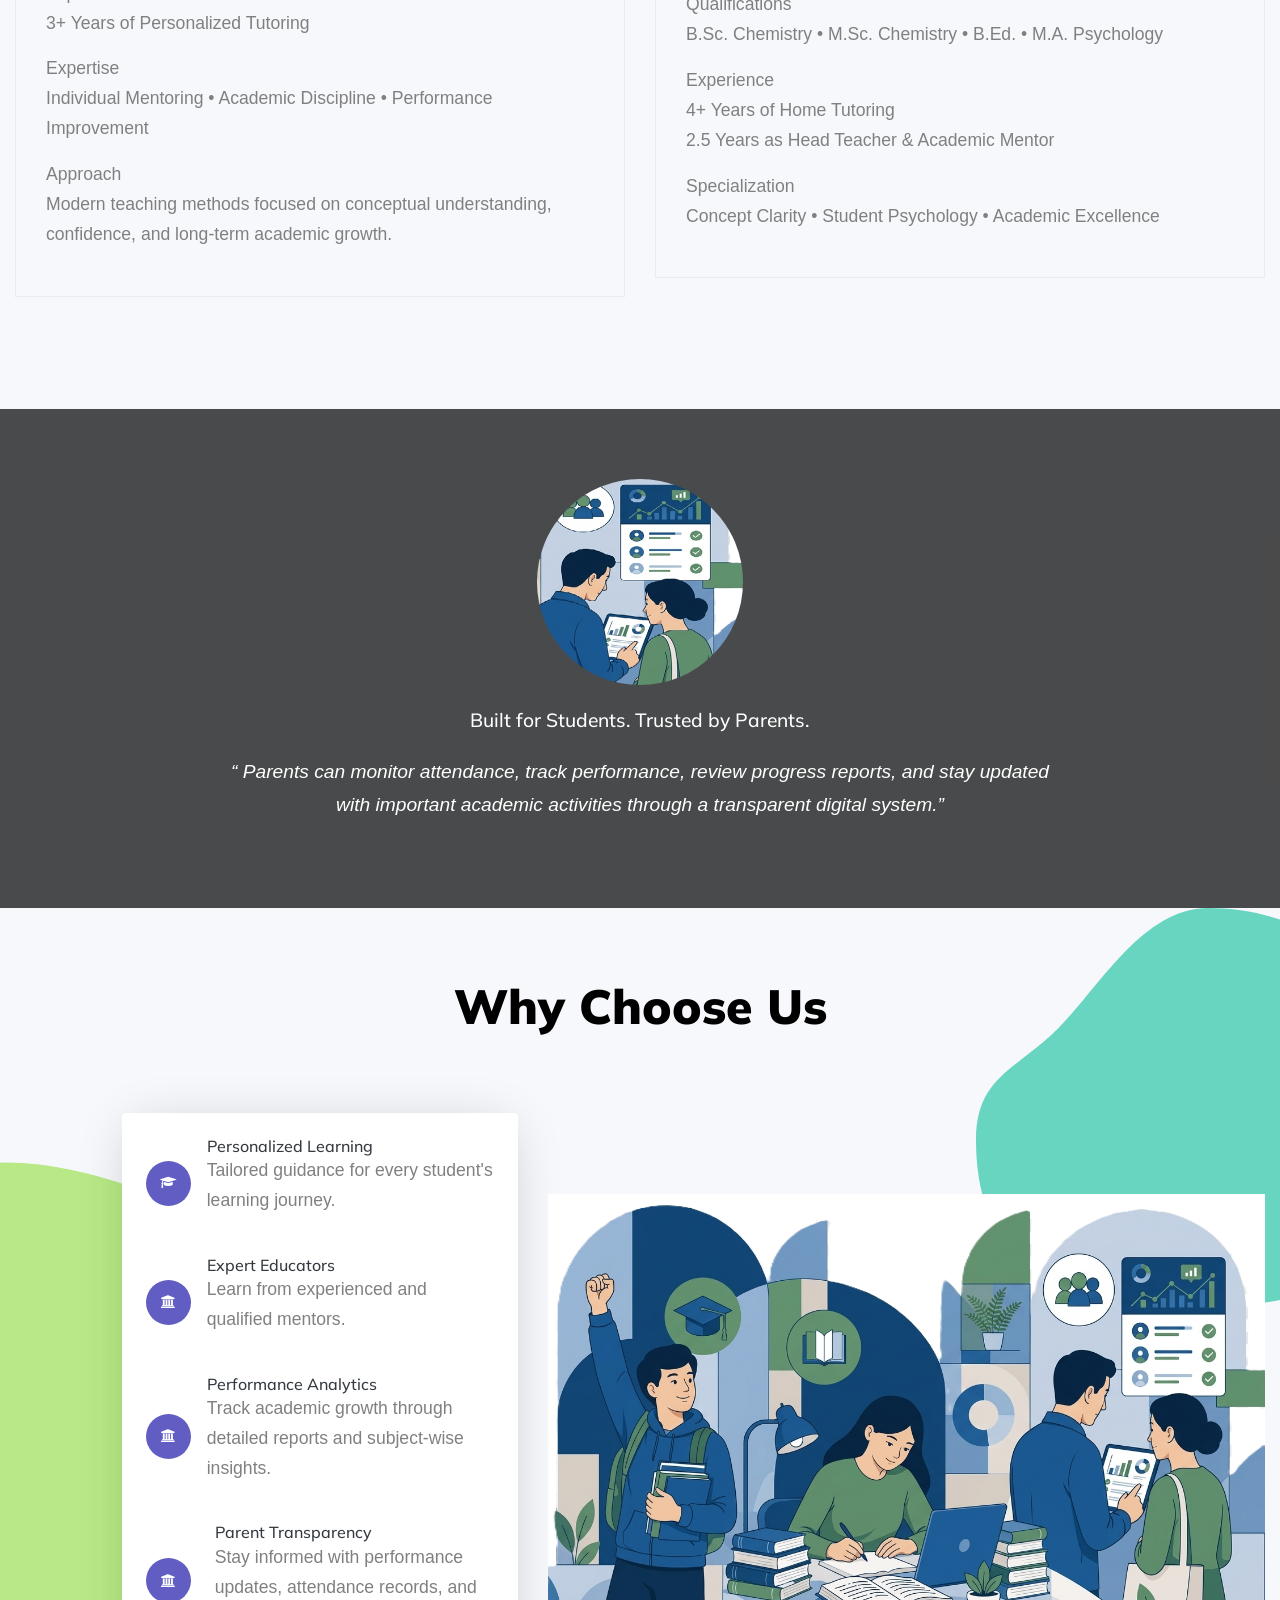
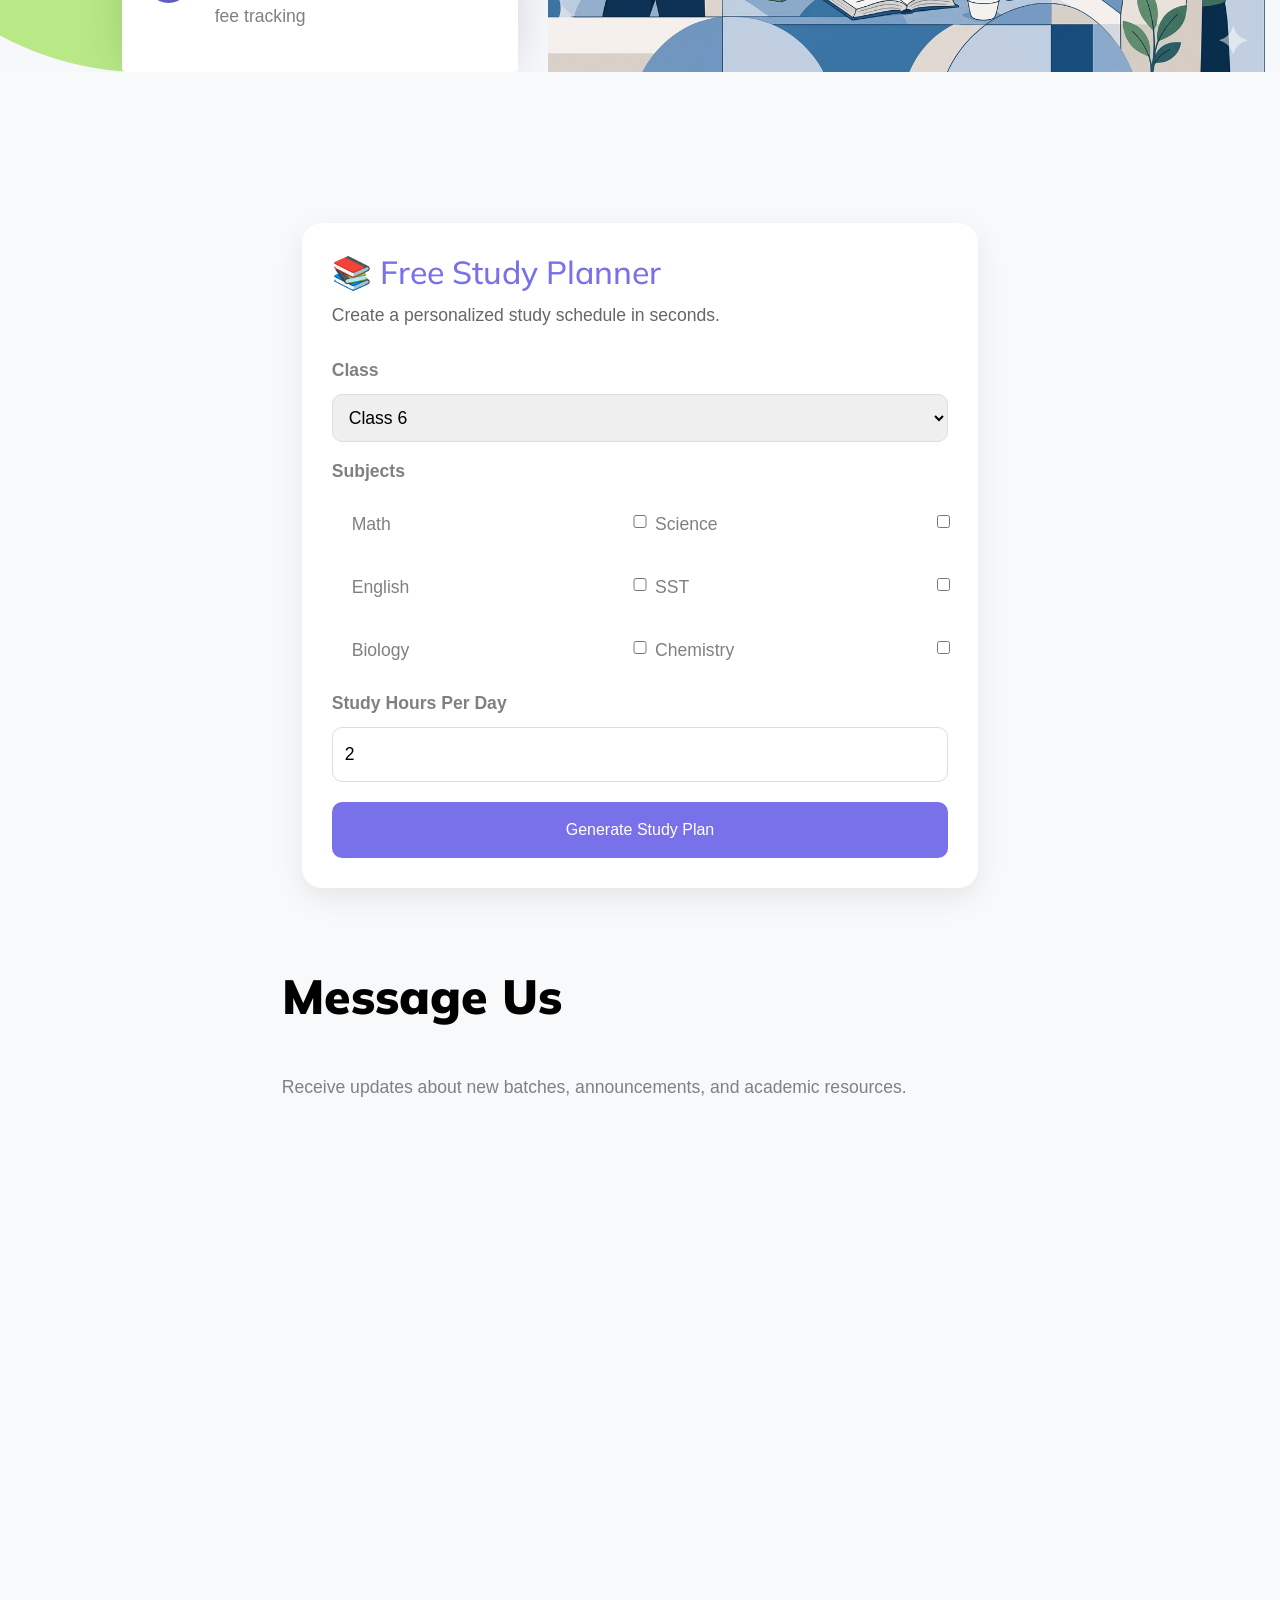
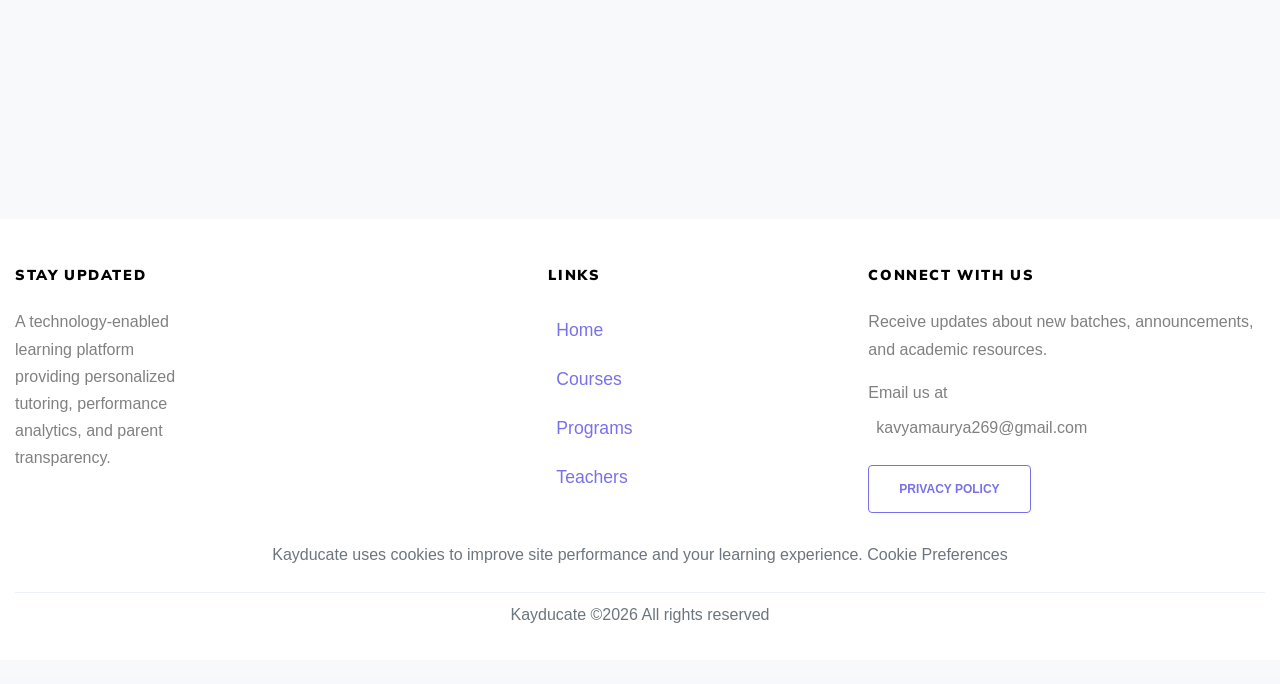
==== commit 1e57e599: "had to do something today" ====
--- a/index.html
+++ b/index.html
@@ -300,10 +300,6 @@
         <p>Courses Completed</p>
     </div>
 
-    <div class="stat-box">
-        <h2 class="counter" data-target="4">4</h2>
-        <p>Projects Built</p>
-    </div>
 
     <div class="stat-box">
         <h2 class="counter" data-target="99">99</h2>
